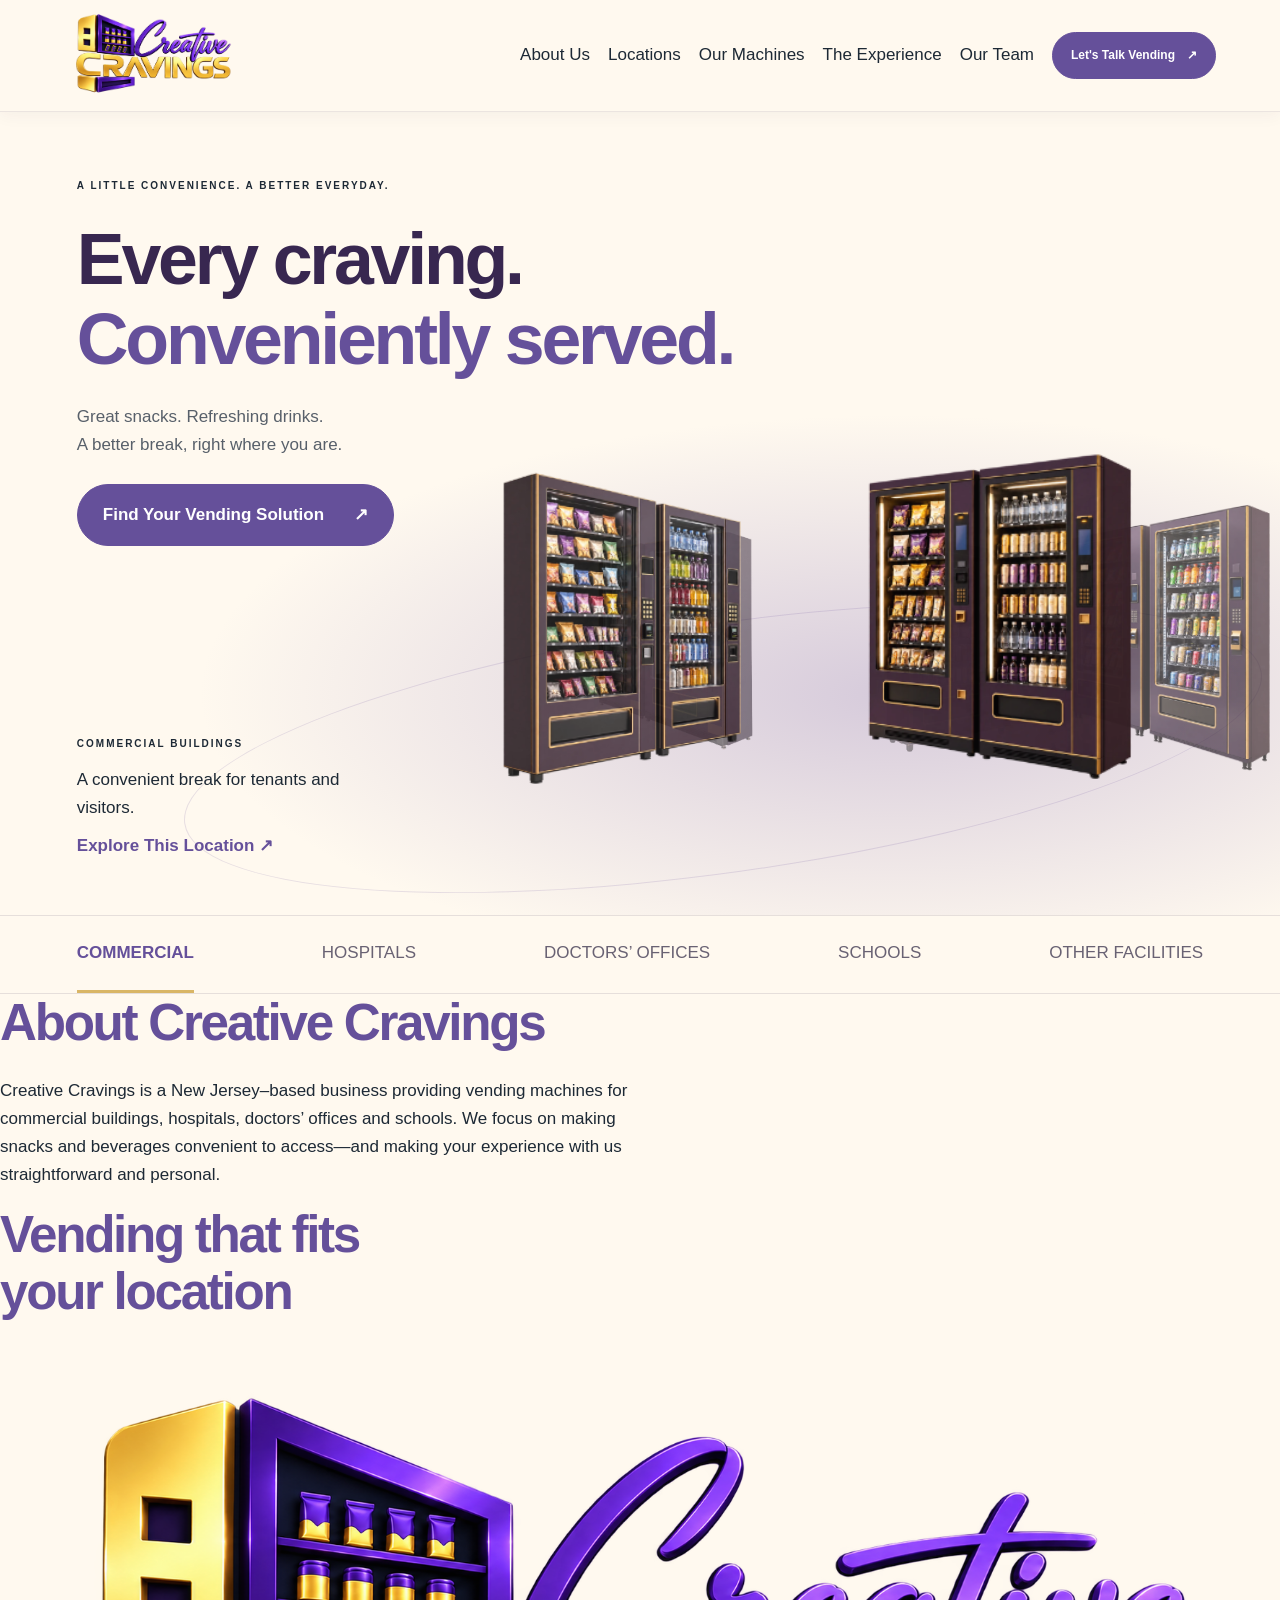
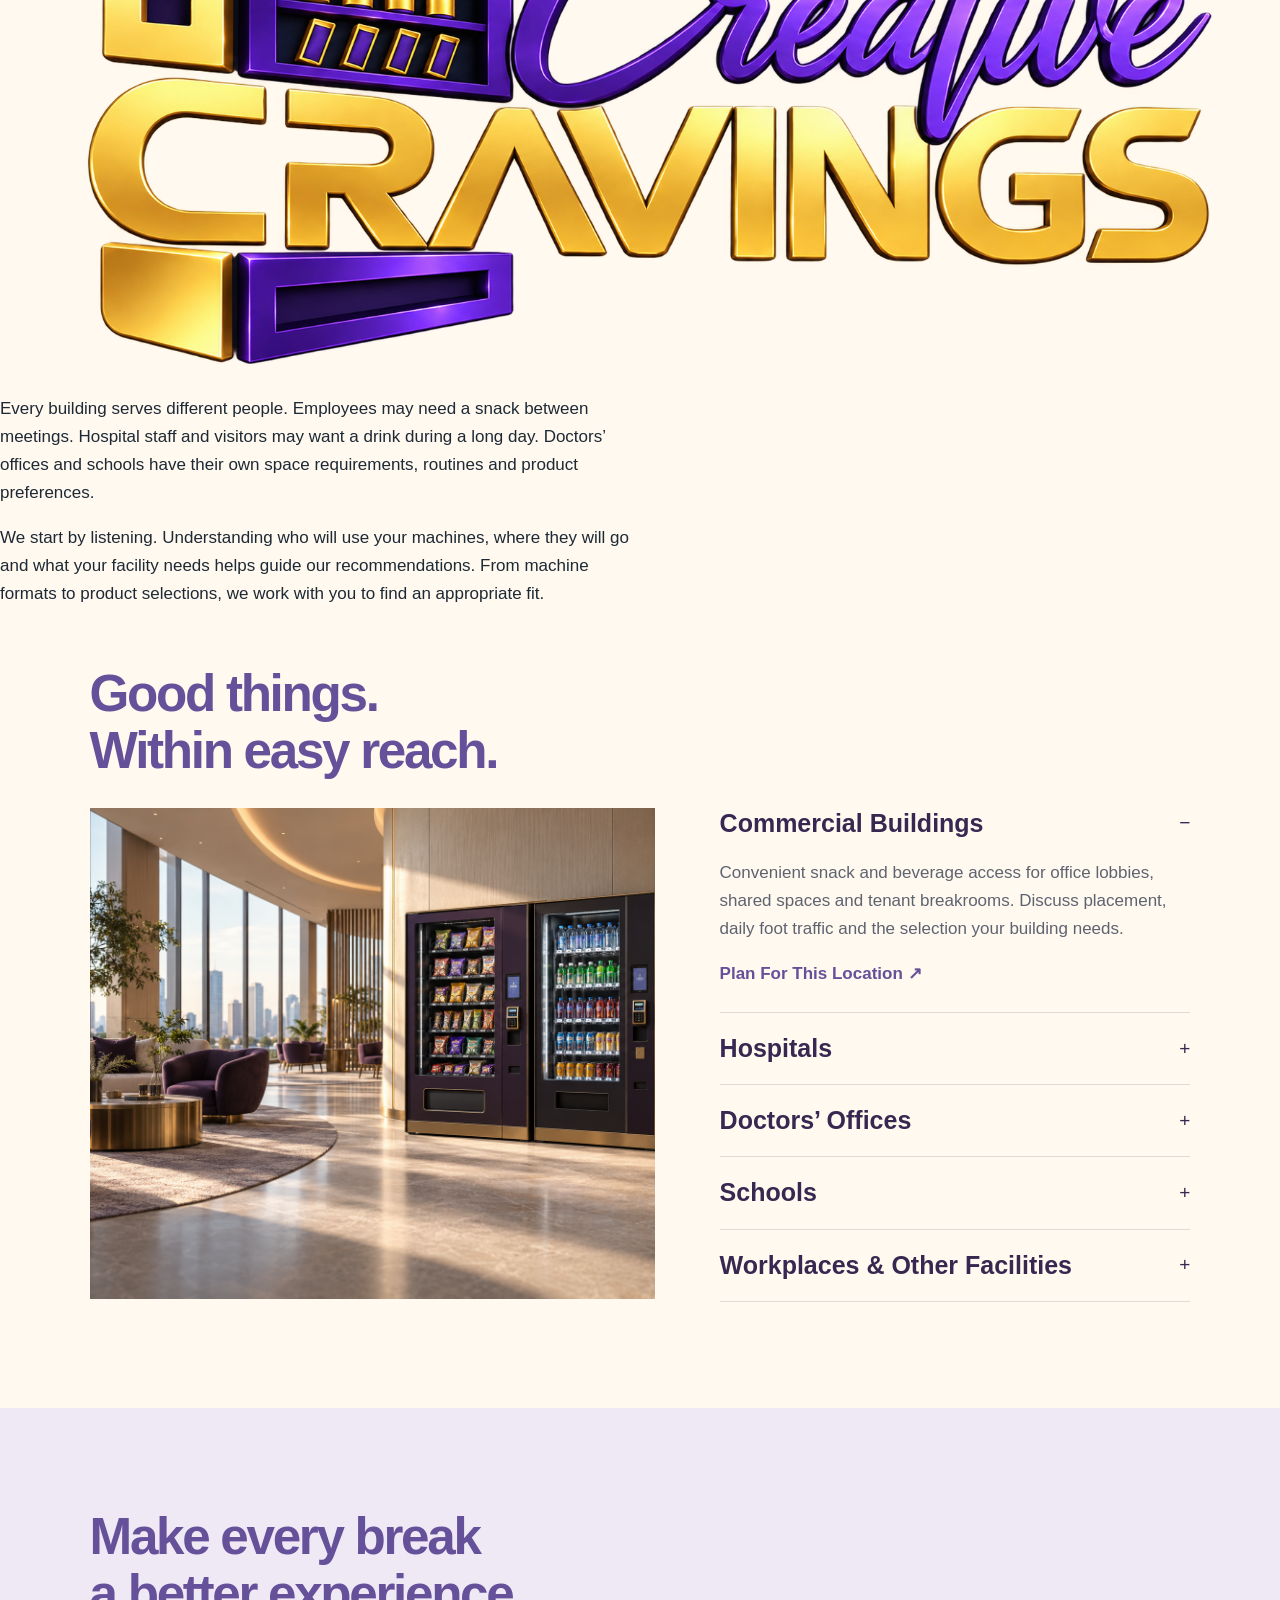
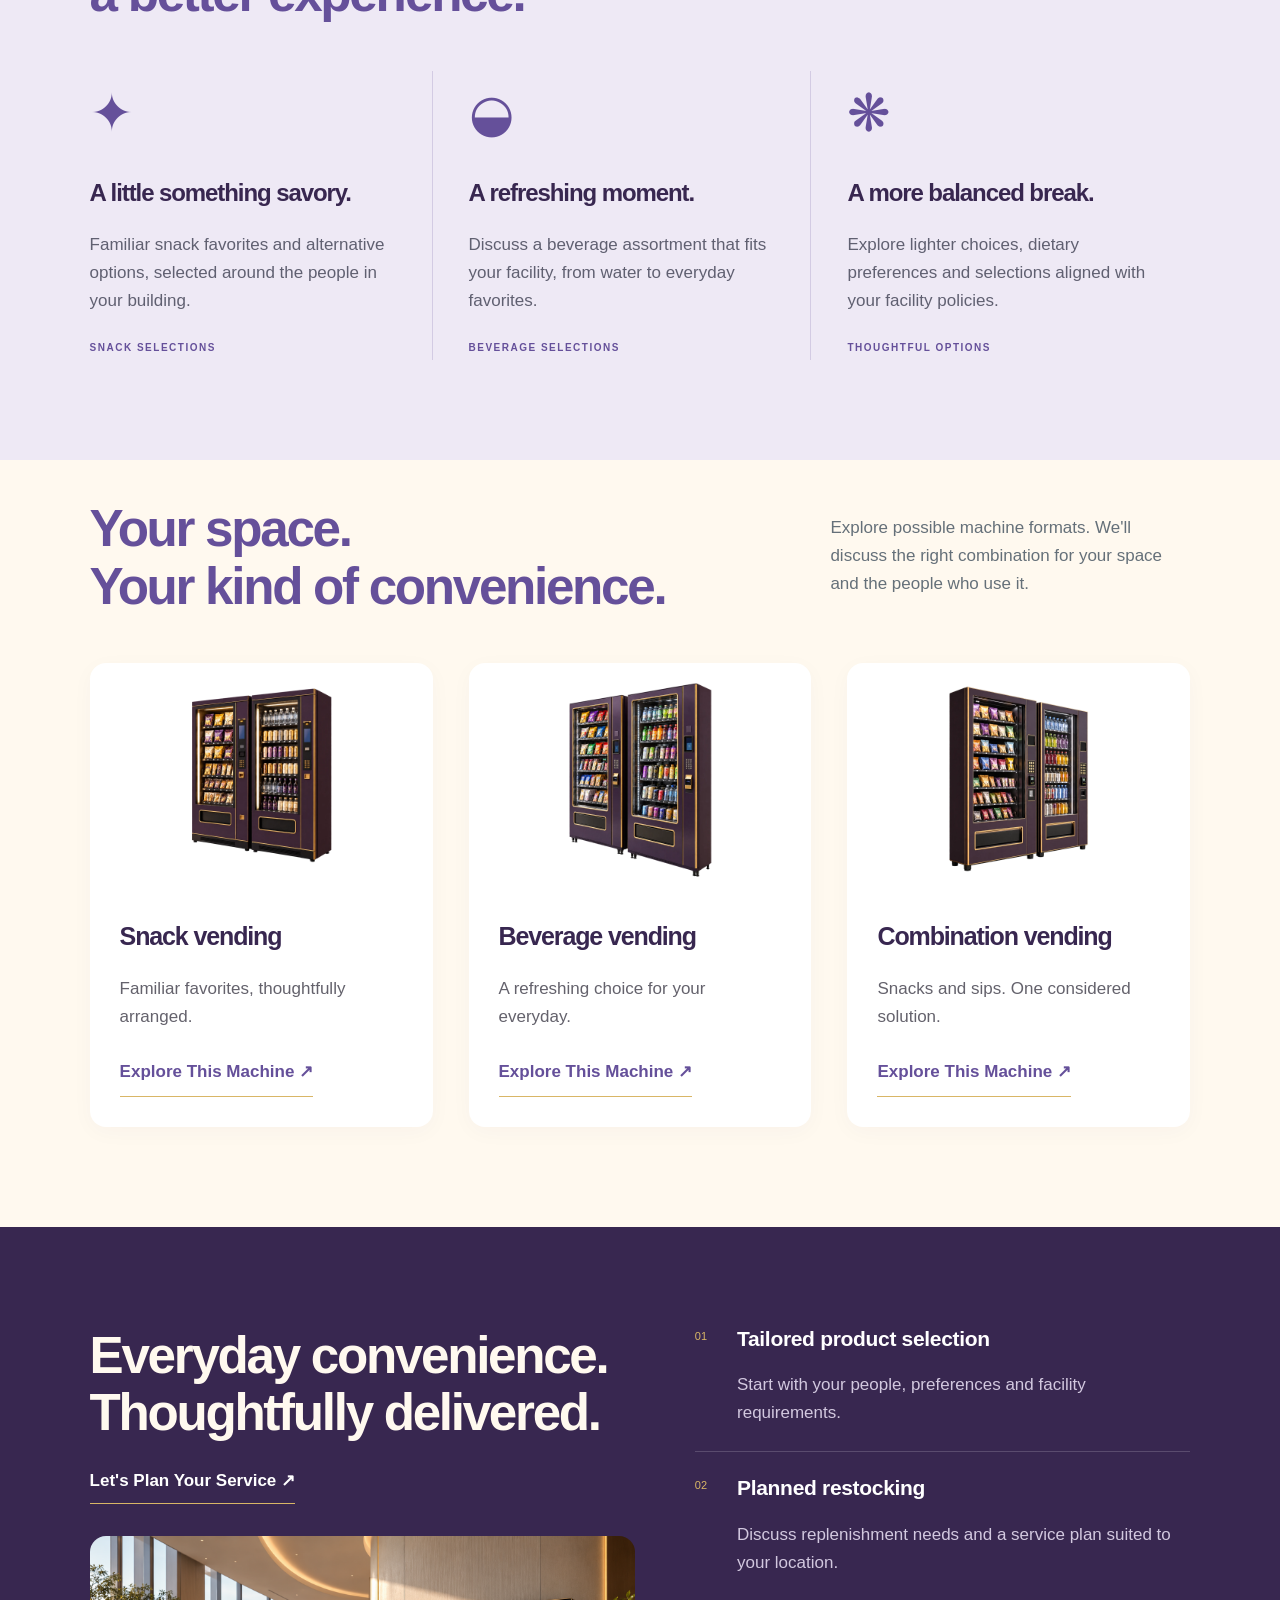
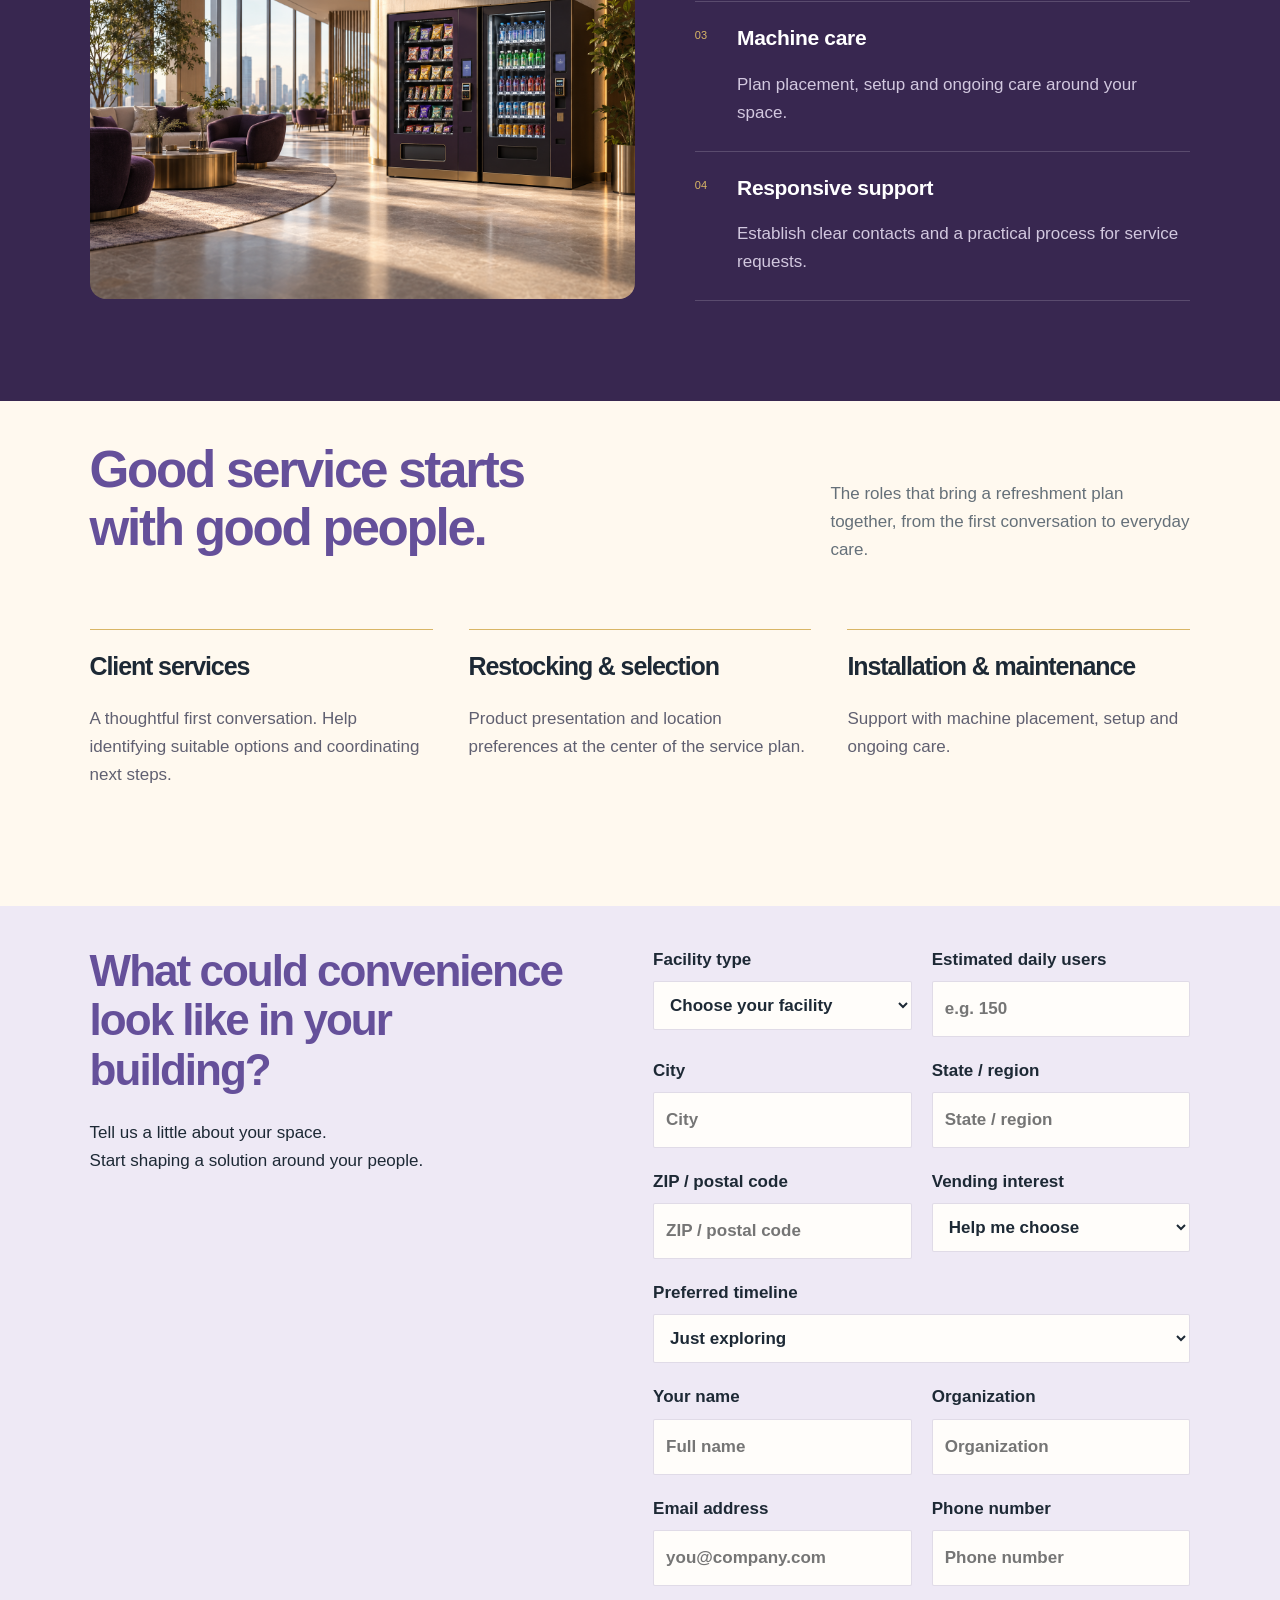
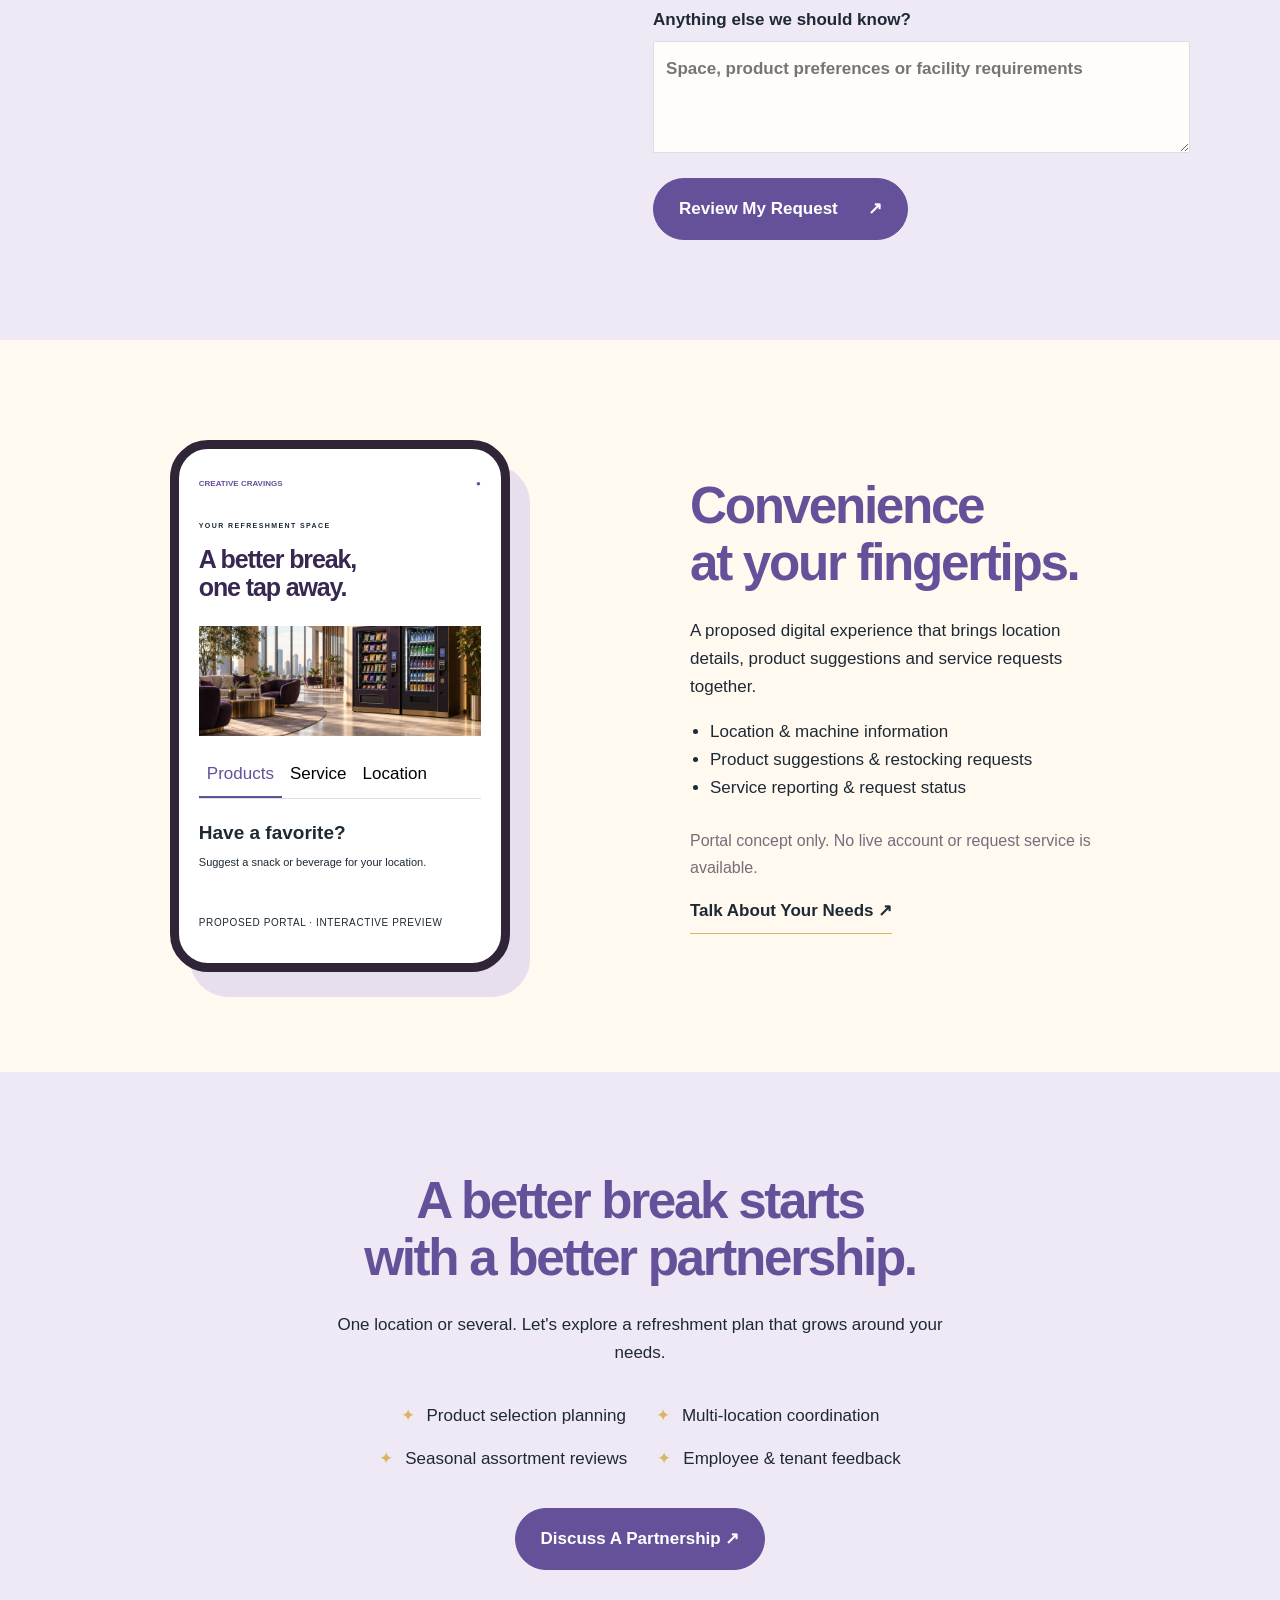
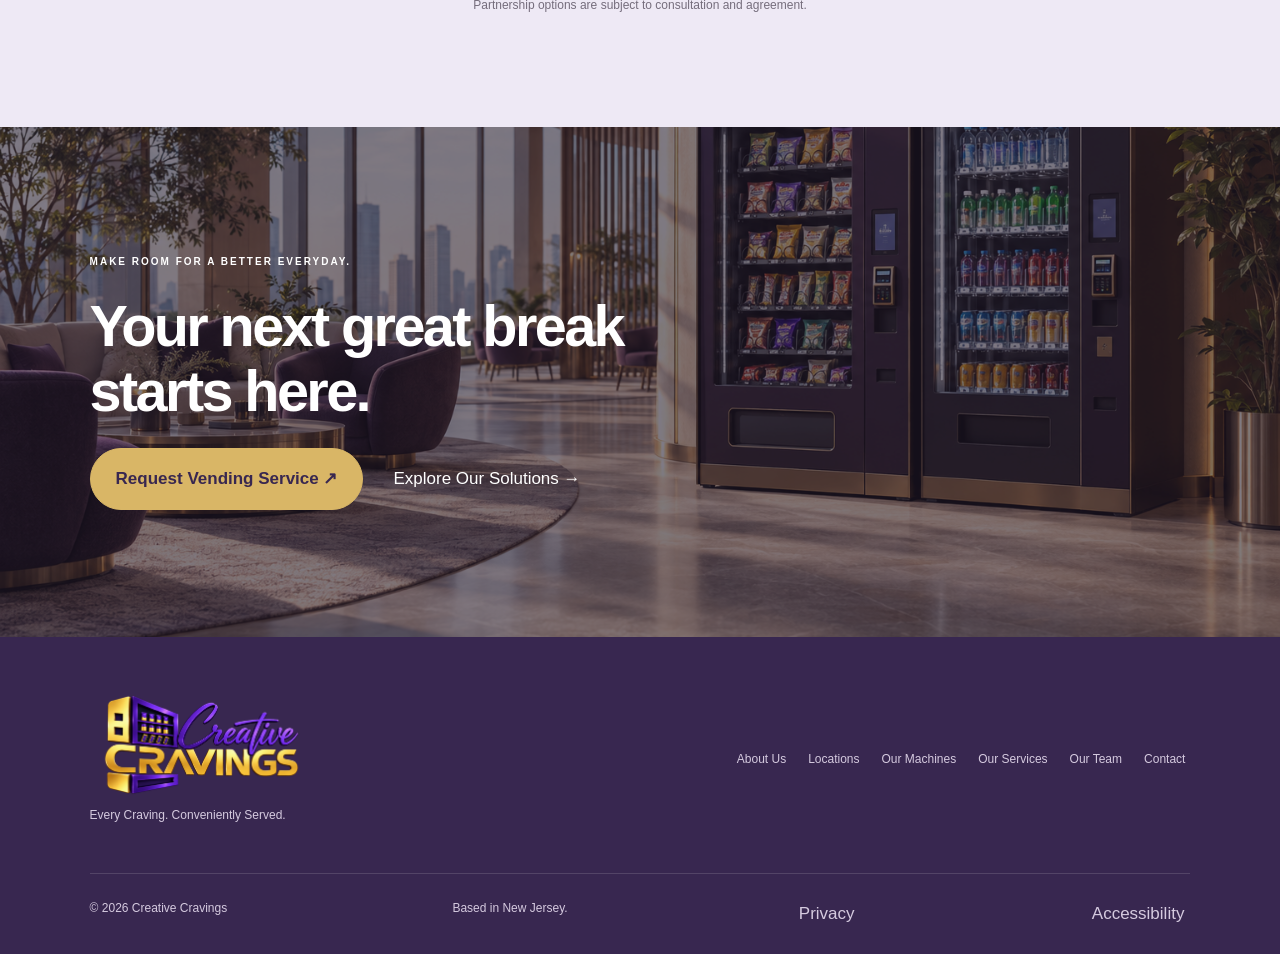
==== index.html @ 929057e3 "Match About Us layout and copy to supplied reference screenshot" ====
<!DOCTYPE html>
<html lang="en"><head><meta content="text/html; charset=utf-8" http-equiv="Content-Type"/><meta content="width=device-width,initial-scale=1" name="viewport"/><meta content="Creative Cravings — thoughtfully presented vending solutions for commercial buildings, hospitals, doctors’ offices, schools and workplaces." name="description"/><meta content="#382750" name="theme-color"/><title>Creative Cravings | Every Craving. Conveniently Served.</title><link href="style.css" rel="stylesheet"/></head><body>
<a class="skip" href="#main">Skip to content</a><header><a aria-label="Creative Cravings home" class="brand" href="#"><img alt="Creative Cravings" height="88" src="assets/logo.png" width="176"/></a><button aria-controls="nav" aria-expanded="false" class="menu" id="menu">Menu ☰</button><nav id="nav"><a href="#about">About us</a><a href="#locations">Locations</a><a href="#machines">Our machines</a><a href="#experience">The experience</a><a href="#team">Our team</a><a class="button small" href="#consultation">Let's talk vending <span>↗</span></a></nav></header>
<main id="main"><section aria-labelledby="hero-title" class="hero"><div class="hero-top"><p class="eyebrow">A LITTLE CONVENIENCE. A BETTER EVERYDAY.</p><h1 id="hero-title">Every craving.<br/><span>Conveniently served.</span></h1><p>Great snacks. Refreshing drinks.<br/>A better break, right where you are.</p><a class="button" href="#consultation">Find your vending solution <span>↗</span></a></div><div class="hero-stage"><div class="orbit-line"></div><div aria-label="Vending locations. Use left and right arrows or swipe to explore." aria-roledescription="carousel" id="viewport" role="region" tabindex="0"><div class="auto-spinning" id="carousel"><div class="scene" style="transform: translate3d(253.946px, -23.1444px, -225.015px) rotateY(-26.8321deg); opacity: 0.6; z-index: 71;"><img alt="Illustrative vending installation for commercial buildings" class="hero-photo" draggable="false" fetchpriority="high" height="1200" src="assets/hero-commercial-transparent.webp" width="800"/></div><div class="scene" style="transform: translate3d(6.44309px, -35.9947px, -349.948px) rotateY(-0.680779deg); opacity: 0.28; z-index: 0;"><img alt="Illustrative vending installation for hospitals" class="hero-photo" draggable="false" height="1200" loading="eager" src="assets/hero-hospital-transparent.webp" width="800"/></div><div class="scene" style="transform: translate3d(-249.964px, -23.9769px, -233.109px) rotateY(26.4113deg); opacity: 0.6; z-index: 67;"><img alt="Illustrative vending installation for doctors’ offices" class="hero-photo" draggable="false" height="1200" loading="eager" src="assets/hero-practice-transparent.webp" width="800"/></div><div class="scene" style="transform: translate3d(-160.93px, -3.69924px, -35.9648px) rotateY(17.0039deg); opacity: 1; z-index: 179;"><img alt="Illustrative vending installation for schools" class="hero-photo" draggable="false" height="1200" loading="eager" src="assets/hero-school-transparent.webp" width="800"/></div><div class="scene" style="transform: translate3d(150.504px, -3.18476px, -30.9629px) rotateY(-15.9024deg); opacity: 1; z-index: 182;"><img alt="Illustrative vending installation for workplaces &amp; other facilities" class="hero-photo" draggable="false" height="1200" loading="eager" src="assets/hero-workplace-transparent.webp" width="800"/></div></div></div><div class="facility-copy"><span class="eyebrow" id="facility-kicker">EVERYDAY BREAKROOM ESSENTIALS</span><p id="facility-text">Make the everyday pause a little more convenient.</p><a href="#location-4" id="facility-cta">Explore this location ↗</a></div></div><div aria-label="Choose facility" class="facility-tabs" id="facility-tabs"><button aria-controls="location-body-0">Commercial</button><button aria-controls="location-body-1">Hospitals</button><button aria-controls="location-body-2">Doctors’ offices</button><button aria-controls="location-body-3">Schools</button><button aria-controls="location-body-4">Other facilities</button></div></section>
<section class="about-reference" id="about" aria-labelledby="about-title"><div class="about-reference-top"><h2 id="about-title"><span>About</span> Creative Cravings</h2><p>Creative Cravings is a New Jersey–based business providing vending machines for commercial buildings, hospitals, doctors’ offices and schools. We focus on making snacks and beverages convenient to access—and making your experience with us straightforward and personal.</p></div><div class="about-reference-bottom"><div class="about-reference-left"><h2>Vending that fits<br/>your location</h2><img src="assets/logo.png" alt="Creative Cravings logo" loading="lazy"/></div><div class="about-reference-right"><p>Every building serves different people. Employees may need a snack between meetings. Hospital staff and visitors may want a drink during a long day. Doctors’ offices and schools have their own space requirements, routines and product preferences.</p><p>We start by listening. Understanding who will use your machines, where they will go and what your facility needs helps guide our recommendations. From machine formats to product selections, we work with you to find an appropriate fit.</p></div></div></section><section class="section" id="locations"><div class="section-heading"><div><h2>Good things.<br/>Within easy reach.</h2></div></div><div class="location-layout"><figure class="location-photo"><img alt="Illustrative purple vending machines in a bright contemporary workplace lounge" loading="lazy" src="assets/lounge.png"/></figure><div class="location-list" id="location-list"><article id="location-0"><h3 style="margin:0"><button aria-controls="location-body-0" aria-expanded="true">Commercial buildings<span>−</span></button></h3><div class="location-body" id="location-body-0"><p>Convenient snack and beverage access for office lobbies, shared spaces and tenant breakrooms. Discuss placement, daily foot traffic and the selection your building needs.</p><a data-facility="0" href="#consultation">Plan for this location ↗</a></div></article><article id="location-1"><h3 style="margin:0"><button aria-controls="location-body-1" aria-expanded="false">Hospitals<span>+</span></button></h3></article><article id="location-2"><h3 style="margin:0"><button aria-controls="location-body-2" aria-expanded="false">Doctors’ offices<span>+</span></button></h3></article><article id="location-3"><h3 style="margin:0"><button aria-controls="location-body-3" aria-expanded="false">Schools<span>+</span></button></h3></article><article id="location-4"><h3 style="margin:0"><button aria-controls="location-body-4" aria-expanded="false">Workplaces &amp; other facilities<span>+</span></button></h3></article></div></div></section>
<section class="section choices"><h2>Make every break<br/>a better experience.</h2><div class="choice-grid"><article><span class="choice-icon">✦</span><h3>A little something savory.</h3><p>Familiar snack favorites and alternative options, selected around the people in your building.</p><span class="tag">SNACK SELECTIONS</span></article><article><span class="choice-icon">◒</span><h3>A refreshing moment.</h3><p>Discuss a beverage assortment that fits your facility, from water to everyday favorites.</p><span class="tag">BEVERAGE SELECTIONS</span></article><article><span class="choice-icon">❋</span><h3>A more balanced break.</h3><p>Explore lighter choices, dietary preferences and selections aligned with your facility policies.</p><span class="tag">THOUGHTFUL OPTIONS</span></article></div></section>
<section class="section" id="machines"><div class="section-heading"><div><h2>Your space.<br/>Your kind of convenience.</h2></div><p>Explore possible machine formats. We'll discuss the right combination for your space and the people who use it.</p></div><div class="machine-grid" id="machine-grid"><article class="machine-card" style="--card-delay: 0ms;"><div class="machine-visual"><img alt="Illustrative snack vending machine" class="machine-photo" height="667" loading="lazy" src="assets/hero-commercial-transparent.webp" width="1000"/></div><h3>Snack vending</h3><p>Familiar favorites, thoughtfully arranged.</p><button>Explore this machine ↗</button></article><article class="machine-card" style="--card-delay: 110ms;"><div class="machine-visual"><img alt="Illustrative beverage vending machine" class="machine-photo" height="667" loading="lazy" src="assets/hero-hospital-transparent.webp" width="1000"/></div><h3>Beverage vending</h3><p>A refreshing choice for your everyday.</p><button>Explore this machine ↗</button></article><article class="machine-card" style="--card-delay: 220ms;"><div class="machine-visual"><img alt="Illustrative combination vending machine" class="machine-photo" height="667" loading="lazy" src="assets/hero-workplace-transparent.webp" width="1000"/></div><h3>Combination vending</h3><p>Snacks and sips. One considered solution.</p><button>Explore this machine ↗</button></article></div></section>
<section class="experience section" id="experience"><div><h2>Everyday convenience.<br/>Thoughtfully delivered.</h2><a class="text-link" href="#consultation">Let's plan your service ↗</a><img alt="Illustration of a woman holding a clipboard and discussing vending options with a male customer" class="service-experience-image" height="800" loading="lazy" src="assets/lounge.png" width="1200"/></div><div class="pillars"><article><span>01</span><div><h3>Tailored product selection</h3><p>Start with your people, preferences and facility requirements.</p></div></article><article><span>02</span><div><h3>Planned restocking</h3><p>Discuss replenishment needs and a service plan suited to your location.</p></div></article><article><span>03</span><div><h3>Machine care</h3><p>Plan placement, setup and ongoing care around your space.</p></div></article><article><span>04</span><div><h3>Responsive support</h3><p>Establish clear contacts and a practical process for service requests.</p></div></article></div></section>
<section class="section" id="team"><div class="section-heading"><div><h2>Good service starts<br/>with good people.</h2></div><p>The roles that bring a refreshment plan together, from the first conversation to everyday care.</p></div><div class="team-grid"><article><h3>Client services</h3><p>A thoughtful first conversation. Help identifying suitable options and coordinating next steps.</p></article><article><h3>Restocking &amp; selection</h3><p>Product presentation and location preferences at the center of the service plan.</p></article><article><h3>Installation &amp; maintenance</h3><p>Support with machine placement, setup and ongoing care.</p></article></div></section>
<section class="consultation section" id="consultation"><div class="consultation-intro"><h2>What could convenience<br/>look like in your building?</h2><p>Tell us a little about your space.<br/>Start shaping a solution around your people.</p></div><form id="consultation-form"><div class="form-grid"><label>Facility type<select name="facility" required=""><option value="">Choose your facility</option><option>Commercial building</option><option>Hospital</option><option>Doctor’s office</option><option>School</option><option>Workplace / other</option></select></label><label>Estimated daily users<input max="1000000" min="1" name="users" placeholder="e.g. 150" required="" type="number"/></label><label>City<input autocomplete="address-level2" name="city" placeholder="City" required=""/></label><label>State / region<input autocomplete="address-level1" name="state" placeholder="State / region" required=""/></label><label>ZIP / postal code<input autocomplete="postal-code" name="postal" placeholder="ZIP / postal code" required=""/></label><label>Vending interest<select name="interest" required=""><option>Help me choose</option> <option>Snacks</option><option>Beverages</option><option>Combination</option></select></label><label class="full">Preferred timeline<select name="timeline"><option>Just exploring</option><option>Within 1–3 months</option><option>Within 3–6 months</option><option>More than 6 months</option></select></label><label>Your name<input autocomplete="name" name="name" placeholder="Full name" required=""/></label><label>Organization<input autocomplete="organization" name="organization" placeholder="Organization" required=""/></label><label>Email address<input autocomplete="email" name="email" placeholder="you@company.com" required="" type="email"/></label><label>Phone number<input autocomplete="tel" name="phone" placeholder="Phone number" required="" type="tel"/></label><label class="full">Anything else we should know?<textarea name="notes" placeholder="Space, product preferences or facility requirements" rows="3"></textarea></label></div><button class="button" type="submit">Review my request <span>↗</span></button></form></section>
<section class="section portal"><div class="phone"><div class="phone-top">CREATIVE CRAVINGS <span>●</span></div><p class="eyebrow">YOUR REFRESHMENT SPACE</p><h3>A better break,<br/>one tap away.</h3><div class="phone-picture"></div><div class="phone-tabs"><button class="active" data-screen="Products">Products</button><button data-screen="Service">Service</button><button data-screen="Location">Location</button></div><div id="phone-content"><h4>Have a favorite?</h4><p>Suggest a snack or beverage for your location.</p></div><small>PROPOSED PORTAL · INTERACTIVE PREVIEW</small></div><div><h2>Convenience<br/>at your fingertips.</h2><p>A proposed digital experience that brings location details, product suggestions and service requests together.</p><ul class="clean-list"><li>Location &amp; machine information</li><li>Product suggestions &amp; restocking requests</li><li>Service reporting &amp; request status</li></ul><p class="note">Portal concept only. No live account or request service is available.</p><a class="text-link" href="#consultation">Talk about your needs ↗</a></div></section>
<section class="partners section"><h2>A better break starts<br/>with a better partnership.</h2><p>One location or several. Let's explore a refreshment plan that grows around your needs.</p><div class="partner-options"><span>Product selection planning</span><span>Multi-location coordination</span><span>Seasonal assortment reviews</span><span>Employee &amp; tenant feedback</span></div><a class="button" href="#consultation">Discuss a partnership ↗</a><p class="note">Partnership options are subject to consultation and agreement.</p></section>
<section class="final-cta"><img alt="Concept of a welcoming lounge with vending machines" loading="lazy" src="assets/lounge.png"/><div><p class="eyebrow">MAKE ROOM FOR A BETTER EVERYDAY.</p><h2>Your next great break<br/>starts here.</h2><a class="button gold" href="#consultation">Request vending service ↗</a><a class="light-link" href="#machines">Explore our solutions →</a></div></section></main>
<footer><div class="footer-top"><div><img alt="Creative Cravings" height="110" src="assets/logo.png" width="220"/><p>Every Craving. Conveniently Served.</p></div><nav aria-label="Footer"><a href="#about">About Us</a><a href="#locations">Locations</a><a href="#machines">Our Machines</a><a href="#experience">Our Services</a><a href="#team">Our Team</a><a href="#consultation">Contact</a></nav></div><div class="footer-bottom"><span>© <span id="year">2026</span> Creative Cravings</span><span>Based in New Jersey.</span><button data-policy="privacy">Privacy</button><button data-policy="accessibility">Accessibility</button></div></footer>
<dialog id="detail-dialog"><button aria-label="Close dialog" class="close-dialog">×</button><div id="dialog-content"></div></dialog><iframe height="1" style="position: absolute; top: 0px; left: 0px; border-width: medium; border-style: none; border-color: currentcolor; border-image: none; visibility: hidden;" width="1"></iframe>
<script src="script.js" defer></script><script src="hero-animation.js" defer></script></body></html>
---- style.css ----
@charset "utf-8";

:root { --purple: #65509a; --deep: #382750; --gold: #d9b666; --ivory: #fff9ef; --lavender: #eee9f5; --navy: #1d2935; }

* { box-sizing: border-box; }

html { scroll-behavior: smooth; scroll-padding-top: 128px; }

body { margin: 0px; background: var(--ivory); color: var(--navy); font: 17px / 1.65 Arial, sans-serif; }

button, input, select, textarea { font: inherit; }

button, a { -webkit-tap-highlight-color: transparent; }

a { color: inherit; text-decoration: none; }

button { cursor: pointer; }

button:focus-visible, a:focus-visible, input:focus-visible, select:focus-visible, textarea:focus-visible, [tabindex]:focus-visible { outline: 3px solid var(--gold); outline-offset: 5px; }

img { max-width: 100%; object-fit: cover; }

h1, h2, h3, h4, p { margin-top: 0px; }

h1, h2, h3 { line-height: 1.12; letter-spacing: -0.045em; }

h1 { font-size: clamp(48px, 5.6vw, 84px); font-weight: 700; color: var(--deep); margin-bottom: 24px; }

h1 span { color: var(--purple); }

h2 { font-size: clamp(36px, 4vw, 58px); color: var(--purple); margin-bottom: 25px; }

h3 { font-size: 25px; }

p { max-width: 650px; }

header { height: 112px; padding: 12px 5%; display: flex; align-items: center; justify-content: space-between; border-bottom: 1px solid rgba(56, 39, 80, 0.098); background: var(--ivory); position: sticky; top: 0px; z-index: 20; box-shadow: rgba(56, 39, 80, 0.05) 0px 3px 16px; }

.brand img { width: 176px; height: 88px; object-fit: contain; }

nav { display: flex; align-items: center; gap: 30px; font-size: 14px; }

nav a:hover, .text-link:hover { color: var(--purple); }

.button { display: inline-flex; gap: 30px; align-items: center; justify-content: center; background: var(--purple); color: rgb(255, 255, 255); border: 1px solid var(--purple); padding: 16px 25px; font-weight: bold; font-size: 14px; border-radius: 3px; transition: background 0.2s, transform 0.2s; }

.button:hover { background: var(--deep); color: rgb(255, 255, 255); transform: translateY(-2px); }

.button.small { padding: 13px 18px; font-size: 12px; }

.button.gold { background: var(--gold); color: var(--deep); border-color: var(--gold); }

.eyebrow { font-size: 10px; font-weight: bold; letter-spacing: 0.2em; margin-bottom: 24px; }

.menu { display: none; }

.skip { position: fixed; left: 15px; top: -100px; z-index: 100; background: white; padding: 10px; }

.skip:focus { top: 10px; }

.hero { overflow: hidden; }

.hero-top { padding: 66px 6% 24px; position: relative; z-index: 2; }

.hero-top > p:not(.eyebrow) { font-size: 18px; color: rgb(88, 96, 106); }

.hero-top .button { margin-top: 8px; }

.hero-stage { height: 580px; margin-top: -235px; position: relative; background: radial-gradient(at 70% 62%, rgba(179, 163, 202, 0.54), transparent 55%); isolation: isolate; }

.stage-label { position: absolute; right: 6%; top: 25px; text-align: right; }

.stage-label p { font-size: 17px; color: var(--purple); margin-top: 8px; }

.stage-label .eyebrow { font-size: 9px; }

.orbit-line { position: absolute; width: 85%; height: 250px; border: 1px solid rgba(101, 80, 154, 0.157); bottom: 42px; left: 14%; border-radius: 50%; transform: rotate(-8deg); }

#viewport { position: absolute; width: 62%; height: 490px; right: 0px; bottom: 35px; perspective: 1000px; touch-action: pan-y; cursor: grab; }

#carousel { position: absolute; left: 50%; top: 50%; transform-style: preserve-3d; width: 0px; height: 0px; }

.scene { position: absolute; top: -160px; left: -100px; width: 200px; height: 330px; transform-style: preserve-3d; transition: transform 1.05s cubic-bezier(0.22, 0.7, 0.18, 1), opacity 0.8s; pointer-events: none; }

.machine { position: relative; width: 190px; height: 320px; background: linear-gradient(115deg, rgb(85, 64, 105), rgb(36, 26, 52)); border: 2px solid rgb(126, 104, 142); border-radius: 5px; box-shadow: rgba(39, 19, 51, 0.565) 0px 28px 25px -18px; transform: rotateY(-9deg); transform-style: preserve-3d; }

.machine::before { content: ""; position: absolute; width: 43px; height: 100%; left: 100%; top: -1px; background: linear-gradient(90deg, rgb(53, 35, 66), rgb(30, 23, 41)); transform-origin: left center; transform: rotateY(90deg); border: 1px solid rgb(99, 75, 124); }

.machine::after { content: ""; position: absolute; width: 100%; height: 40px; top: -41px; background: rgb(116, 89, 137); transform-origin: center bottom; transform: rotateX(90deg); }

.machine-brand { font-size: 9px; color: var(--gold); letter-spacing: 0.12em; text-align: center; padding: 12px 0px 8px; font-weight: 700; }

.machine-window { position: absolute; left: 12px; top: 38px; width: 127px; height: 205px; border: 4px solid rgb(22, 17, 28); background: linear-gradient(120deg, rgba(255, 255, 255, 0.082), rgba(255, 255, 255, 0.008)), rgb(24, 23, 29); box-shadow: rgb(0, 0, 0) 0px 0px 12px inset; }

.shelf { display: flex; justify-content: space-around; height: 39px; padding: 5px 3px; border-bottom: 3px solid rgb(119, 114, 122); }

.packet { display: block; width: 18px; height: 27px; background: linear-gradient(15deg,#e4b654 0 25%,var(--pack) 26% 75%,#f6d185 76%); border-radius: 2px; box-shadow: rgba(255, 255, 255, 0.267) 2px 0px inset; }

.bottle { border-radius: 4px 4px 2px 2px; background: linear-gradient(0deg,#abc8c377 20%,var(--pack) 20% 62%,#c7dfdc77 62%); width: 14px; position: relative; }

.bottle::before { content: ""; width: 8px; height: 4px; background: rgb(175, 158, 194); position: absolute; top: -3px; left: 3px; }

.machine-display { position: absolute; right: 8px; top: 65px; background: rgb(191, 210, 212); width: 29px; height: 43px; border: 4px solid rgb(21, 17, 25); font-size: 5px; text-align: center; padding-top: 6px; color: rgb(34, 34, 34); }

.machine-pay { position: absolute; right: 12px; top: 125px; width: 20px; height: 32px; background: rgb(22, 17, 28); border: 1px solid rgb(168, 144, 84); color: rgb(238, 238, 238); font-size: 10px; text-align: center; }

.machine-slot { position: absolute; bottom: 24px; left: 25px; width: 137px; height: 29px; background: rgb(11, 10, 16); border: 1px solid rgb(171, 142, 80); border-radius: 3px; }

.machine-foot { position: absolute; bottom: 0px; background: linear-gradient(90deg, rgb(164, 139, 86), rgb(227, 199, 129), rgb(182, 156, 101)); height: 9px; width: 100%; }

.hero-controls { position: absolute; bottom: 65px; right: 6%; display: flex; align-items: center; gap: 20px; font-size: 11px; letter-spacing: 0.1em; }

.hero-controls button { height: 42px; width: 42px; border: 1px solid rgba(101, 80, 154, 0.333); border-radius: 50%; background: transparent; color: var(--deep); font-size: 22px; }

.hero-controls button:hover { background: var(--lavender); }

.facility-copy { position: absolute; bottom: 55px; left: 6%; max-width: 270px; }

.facility-copy p { font-size: 14px; line-height: 1.6; margin: 10px 0px; }

.facility-copy a { font-size: 12px; font-weight: bold; color: var(--purple); }

.scene-note { position: absolute; bottom: 15px; right: 6%; font-size: 9px; color: rgb(98, 87, 113); }

.facility-tabs { display: flex; padding: 0px 6%; border-block: 1px solid rgba(56, 39, 80, 0.125); justify-content: space-between; gap: 14px; }

.facility-tabs button { background: none; border-width: 0px 0px 3px; border-style: none none solid; border-color: currentcolor currentcolor transparent; border-image: none; padding: 23px 0px; color: rgb(105, 98, 115); font-size: 11px; letter-spacing: 0.07em; text-transform: uppercase; }

.facility-tabs button.active { color: var(--purple); border-color: var(--gold); font-weight: bold; }

.section { padding: 100px 7%; scroll-margin-top: 25px; }

.section-heading { display: flex; justify-content: space-between; gap: 60px; align-items: end; margin-bottom: 42px; }

.section-heading > p { max-width: 360px; font-size: 16px; color: rgb(101, 112, 121); }

.location-layout { display: grid; grid-template-columns: 1.2fr 1fr; gap: 65px; align-items: center; }

.location-photo { margin: 0px; }

.location-photo img { width: 100%; aspect-ratio: 1.15 / 1; object-fit: cover; }

.location-photo figcaption { font-size: 10px; margin-top: 10px; color: rgb(118, 112, 125); }

.location-list article { border-bottom: 1px solid rgba(56, 39, 80, 0.145); }

.location-list button { width: 100%; text-align: left; border: 0px; background: none; display: flex; justify-content: space-between; align-items: center; padding: 20px 0px; color: var(--deep); font-size: 19px; font-weight: bold; }

.location-list button span { font-size: 19px; font-weight: 400; }

.location-body { padding: 0px 0px 24px; color: rgb(94, 99, 112); font-size: 14px; }

.location-body a { color: var(--purple); font-size: 12px; font-weight: bold; }

.choices { background: var(--lavender); }

.choice-grid, .machine-grid, .team-grid { display: grid; grid-template-columns: repeat(3, 1fr); gap: 36px; margin-top: 48px; }

.choice-grid article { padding-right: 32px; border-right: 1px solid rgba(101, 80, 154, 0.2); }

.choice-grid article:last-child { border: 0px; }

.choice-icon { font-size: 52px; color: var(--purple); display: block; margin-bottom: 24px; }

.choice-grid h3 { font-size: 24px; color: var(--deep); }

.choice-grid p, .team-grid p { font-size: 15px; color: rgb(96, 96, 113); }

.tag { font-size: 9px; letter-spacing: 0.15em; font-weight: bold; color: var(--purple); }

.note { font-size: 11px; line-height: 1.7; color: rgb(117, 109, 124); margin-top: 25px; }

.machine-card { background: rgb(255, 255, 255); padding: 30px; }

.machine-visual { height: 250px; display: flex; align-items: center; justify-content: center; background: var(--lavender); overflow: hidden; margin: -30px -30px 30px; }

.machine-visual .machine { transform: scale(0.63) rotateY(-12deg); margin-top: 6px; }

.machine-card h3 { color: var(--deep); }

.machine-card p { font-size: 14px; color: rgb(100, 98, 108); }

.machine-card button { border-top: 0px; border-right: 0px; border-left: 0px; border-image: none; border-bottom: 1px solid var(--gold); padding: 10px 0px; background: none; color: var(--purple); font-size: 12px; font-weight: bold; }

.experience { background: var(--deep); color: rgb(255, 255, 255); display: grid; grid-template-columns: 1.1fr 1fr; gap: 60px; }

.experience h2 { color: var(--ivory); }

.experience .eyebrow { color: var(--gold); }

.text-link { display: inline-block; border-bottom: 1px solid var(--gold); padding-bottom: 8px; font-size: 13px; font-weight: bold; }

.pillars article { display: flex; gap: 30px; border-bottom: 1px solid rgba(255, 255, 255, 0.17); padding: 24px 0px; }

.pillars article:first-child { padding-top: 0px; }

.pillars article > span { color: var(--gold); font-size: 11px; }

.pillars h3 { font-size: 21px; letter-spacing: -0.015em; }

.pillars p { font-size: 14px; color: rgb(210, 200, 223); margin-bottom: 0px; }

.experience > .note { grid-column: 1 / -1; color: rgb(186, 172, 201); margin: 0px; }

.team-grid article { border-top: 1px solid var(--gold); padding-top: 22px; }

.role-number { font-size: 10px; letter-spacing: 0.14em; color: var(--purple); }

.team-grid h3 { margin-top: 25px; }

.consultation { background: rgb(238, 233, 245); display: grid; grid-template-columns: 1fr 1.1fr; gap: 75px; }

.consultation h2 { font-size: 44px; }

.demo-notice { border-left: 2px solid var(--gold); padding-left: 18px; margin-top: 45px; max-width: 340px; font-size: 12px; }

.demo-notice p { margin: 8px 0px; color: rgb(110, 97, 123); }

.form-grid { display: grid; grid-template-columns: 1fr 1fr; gap: 20px; }

label { font-size: 11px; font-weight: bold; display: flex; flex-direction: column; gap: 7px; }

.full { grid-column: 1 / -1; }

input, select, textarea { border: 1px solid rgba(101, 80, 154, 0.2); background: rgb(255, 253, 250); padding: 13px 12px; min-width: 0px; width: 100%; font-size: 14px; border-radius: 2px; color: var(--navy); }

textarea { resize: vertical; }

form > .button { margin-top: 25px; }

#form-result { background: var(--ivory); padding: 25px; margin-top: 25px; }

#request-summary { white-space: pre-wrap; overflow-wrap: anywhere; font: 13px / 1.6 Arial, sans-serif; }

.portal { display: grid; grid-template-columns: 1fr 1fr; align-items: center; gap: 100px; }

.portal > div:last-child > p { font-size: 16px; max-width: 420px; }

.phone { width: 290px; min-height: 520px; background: rgb(255, 255, 255); border: 9px solid rgb(48, 37, 54); border-radius: 38px; padding: 28px 20px; box-shadow: rgb(231, 222, 238) 20px 25px 0px; margin: auto; }

.phone-top { font-size: 8px; color: var(--purple); font-weight: bold; margin-bottom: 30px; display: flex; justify-content: space-between; }

.phone .eyebrow { font-size: 7px; margin-bottom: 13px; }

.phone h3 { color: var(--deep); font-size: 24px; }

.phone-picture { height: 110px; background: url("assets/lounge.png") center center / cover; }

.phone-tabs { display: flex; margin-top: 16px; border-bottom: 1px solid rgb(221, 221, 221); }

.phone-tabs button { background: none; border-width: 0px 0px 2px; border-style: none none solid; border-color: currentcolor currentcolor transparent; border-image: none; font-size: 10px; padding: 8px; }

.phone-tabs button.active { border-color: var(--purple); color: var(--purple); }

#phone-content { padding-top: 18px; min-height: 108px; }

#phone-content h4 { font-size: 13px; margin-bottom: 5px; }

#phone-content p { font-size: 11px; }

.phone small { font-size: 6px; letter-spacing: 0.06em; }

.clean-list { padding-left: 20px; font-size: 14px; line-height: 2.5; }

.partners { text-align: center; background: var(--lavender); }

.partners p { margin-left: auto; margin-right: auto; }

.partner-options { display: flex; flex-wrap: wrap; justify-content: center; gap: 14px 30px; margin: 35px auto; max-width: 690px; font-size: 12px; }

.partner-options span::before { content: "✦"; color: var(--gold); margin-right: 12px; }

.final-cta { position: relative; min-height: 510px; display: flex; align-items: center; background: rgb(36, 27, 45); }

.final-cta > img { position: absolute; width: 100%; height: 100%; opacity: 0.42; object-position: center 60%; }

.final-cta > div { position: relative; padding: 80px 7%; color: rgb(255, 255, 255); }

.final-cta h2 { font-size: clamp(40px, 4.5vw, 64px); color: white; }

.light-link { display: inline-block; font-size: 13px; margin-left: 30px; }

footer { background: var(--deep); color: rgb(213, 202, 223); padding: 50px 7% 25px; }

.footer-top { display: flex; justify-content: space-between; align-items: center; }

.footer-top img { object-fit: contain; }

.footer-top p { font-size: 12px; }

.footer-top nav { font-size: 12px; flex-wrap: wrap; justify-content: end; max-width: 450px; }

.footer-bottom { display: flex; justify-content: space-between; gap: 20px; font-size: 9px; border-top: 1px solid rgba(255, 255, 255, 0.133); padding-top: 25px; margin-top: 35px; }

.footer-bottom button { border: 0px; background: none; color: inherit; font-size: 10px; }

dialog { border: 0px; background: var(--ivory); padding: 45px; max-width: 560px; width: calc(100% - 40px); color: var(--navy); box-shadow: rgba(0, 0, 0, 0.333) 0px 30px 90px; }

dialog::backdrop { background: rgba(34, 21, 46, 0.8); backdrop-filter: blur(5px); }

dialog h2 { font-size: 35px; }

dialog p, dialog li { font-size: 15px; }

.close-dialog { position: absolute; right: 12px; top: 8px; border: 0px; background: transparent; font-size: 30px; color: var(--purple); }

@media (min-width: 1450px) {
  .hero-top { padding-top: 85px; }
  .hero-stage { margin-top: -220px; }
  #viewport { right: 5%; }
}

@media (max-width: 1000px) {
  nav { gap: 17px; font-size: 12px; }
  .hero-top { padding-top: 50px; }
  h1 { font-size: 60px; }
  .hero-stage { margin-top: -150px; height: 540px; }
  #viewport { width: 66%; transform: scale(0.85); transform-origin: right center; }
  .facility-copy { max-width: 225px; }
  .location-layout { gap: 35px; }
  .section { padding: 75px 6%; }
  .consultation { gap: 35px; }
  .portal { gap: 45px; }
  .section-heading { gap: 35px; }
  .machine-grid { gap: 20px; }
  .machine-card { padding: 22px; }
  .machine-visual { margin: -22px -22px 22px; }
  .footer-top nav { max-width: 330px; }
  .experience { gap: 40px; }
}

@media (max-width: 720px) {
  header { height: 88px; padding: 8px 6%; }
  .brand img { width: 140px; height: 70px; }
  .menu { display: block; border: 1px solid rgba(101, 80, 154, 0.267); background: none; color: var(--deep); font-size: 12px; padding: 9px 12px; }
  header nav { display: none; position: absolute; top: 88px; left: 0px; right: 0px; padding: 25px 6%; background: var(--ivory); box-shadow: rgba(0, 0, 0, 0.067) 0px 15px 20px; align-items: stretch; }
  header nav.open { display: flex; flex-direction: column; gap: 18px; }
  .hero-top { padding: 40px 6% 0px; }
  h1 { font-size: clamp(40px, 8vw, 58px); letter-spacing: -0.045em; }
  .eyebrow { font-size: 8px; margin-bottom: 18px; }
  .hero-top > p:not(.eyebrow) { font-size: 15px; }
  .hero-top .button { font-size: 12px; padding: 13px 20px; }
  .hero-stage { height: 465px; margin-top: 15px; }
  #viewport { width: 100%; height: 390px; bottom: 72px; right: 0px; transform: scale(0.73); transform-origin: center center; }
  .stage-label { top: 8px; right: 6%; z-index: 2; }
  .stage-label .eyebrow { display: none; }
  .stage-label p { font-size: 11px; }
  .facility-copy { left: 6%; bottom: 22px; max-width: 220px; }
  .facility-copy .eyebrow { font-size: 8px; }
  .facility-copy p { font-size: 11px; margin: 7px 0px; }
  .facility-copy a { font-size: 10px; }
  .hero-controls { bottom: 43px; gap: 10px; }
  .hero-controls button { width: 33px; height: 33px; font-size: 17px; }
  .hero-controls span { font-size: 9px; }
  .scene-note { bottom: 5px; font-size: 7px; }
  .orbit-line { bottom: 100px; height: 155px; left: 0px; width: 100%; }
  .facility-tabs { overflow-x: auto; justify-content: start; gap: 28px; }
  .facility-tabs button { white-space: nowrap; font-size: 9px; padding: 16px 0px; }
  .section { padding: 60px 6%; }
  .section-heading { display: block; margin-bottom: 26px; }
  .section-heading > p { font-size: 14px; max-width: 100%; }
  h2 { font-size: 36px; }
  .location-layout { grid-template-columns: 1fr; gap: 22px; }
  .location-photo img { aspect-ratio: 1.3 / 1; }
  .location-list button { font-size: 17px; padding: 17px 0px; }
  .choice-grid, .machine-grid, .team-grid { grid-template-columns: 1fr; gap: 30px; margin-top: 30px; }
  .choice-grid article { border-right: 0px; border-bottom: 1px solid rgba(101, 80, 154, 0.2); padding: 0px 0px 25px; }
  .choice-icon { font-size: 36px; margin-bottom: 12px; }
  .choice-grid h3 { font-size: 23px; }
  .machine-card { display: grid; grid-template-columns: 120px 1fr; gap: 0px 22px; padding: 20px; }
  .machine-visual { grid-row: 1 / 5; height: 100%; margin: -20px 0px -20px -20px; min-height: 245px; }
  .machine-visual .machine { transform: scale(0.48); flex-shrink: 0; }
  .machine-card h3 { font-size: 23px; }
  .machine-card p { font-size: 12px; }
  .machine-card button { text-align: left; justify-self: start; font-size: 11px; }
  .experience, .consultation, .portal { grid-template-columns: 1fr; gap: 35px; }
  .experience h2 { font-size: 35px; }
  .experience > .note { grid-column: auto; }
  .consultation h2 { font-size: 36px; }
  .demo-notice { margin-top: 22px; max-width: 100%; }
  .form-grid { gap: 15px; }
  .phone { order: 2; margin-top: 10px; }
  .portal { gap: 30px; }
  .portal > div:last-child > p { font-size: 15px; }
  .partners { padding-block: 65px; }
  .partner-options { font-size: 11px; gap: 12px; }
  .final-cta { min-height: 440px; }
  .final-cta > div { padding: 60px 6%; }
  .final-cta .light-link { display: block; margin: 20px 0px 0px; }
  .footer-top { display: block; }
  .footer-top nav { justify-content: start; max-width: 100%; margin-top: 30px; gap: 20px; }
  .footer-bottom { flex-wrap: wrap; gap: 10px 20px; }
  .footer-bottom > span:nth-child(2) { width: 100%; order: 3; }
  .footer-top img { width: 175px; height: auto; }
  dialog { padding: 40px 25px; }
  html { scroll-padding-top: 104px; }
}

@media (prefers-reduced-motion: reduce) {
  html { scroll-behavior: auto; }
  *, ::before, ::after { transition: none !important; animation: auto ease 0s 1 normal none running none !important; }
}

#carousel .scene { width: 240px; height: 350px; left: -120px; top: -175px; }

.hero-photo { display: block; width: 100%; height: 100%; object-fit: cover; border-radius: 7px; border: 1px solid rgba(217, 182, 102, 0.467); box-shadow: rgba(56, 39, 80, 0.6) 0px 22px 35px -16px; user-select: none; }

@media (max-width: 720px) {
  #carousel .scene { width: 230px; height: 345px; left: -115px; top: -172px; }
}

.machine-card { border-radius: 16px; overflow: hidden; box-shadow: rgba(56, 39, 80, 0.03) 0px 5px 22px; transition: transform 0.3s, box-shadow 0.3s; isolation: isolate; }

.machine-visual { height: auto; aspect-ratio: 3 / 2; background: var(--lavender); }

.machine-photo { display: block; width: 100%; height: 100%; object-fit: contain; transition: transform 0.65s cubic-bezier(0.2, 0.65, 0.3, 1); }

.machine-card:focus-within { box-shadow: rgba(56, 39, 80, 0.125) 0px 14px 34px; }

@media (hover: hover) and (prefers-reduced-motion: no-preference) {
  .machine-card:hover { transform: translateY(-7px); box-shadow: rgba(56, 39, 80, 0.14) 0px 18px 38px; }
  .machine-card:hover .machine-photo { transform: scale(1.045); }
}

@keyframes machine-card-enter { 
  0% { opacity: 0.25; translate: 0px 24px; }
  100% { opacity: 1; translate: 0px; }
}

@media (prefers-reduced-motion: no-preference) {
  .machine-card.card-enter { animation: machine-card-enter .7s cubic-bezier(.2,.65,.3,1) var(--card-delay,0ms) backwards; }
}

@media (max-width: 720px) {
  .machine-card { display: block; padding: 24px; border-radius: 14px; }
  .machine-visual { height: auto; min-height: 0px; aspect-ratio: 3 / 2; margin: -24px -24px 24px; }
  .machine-card h3 { font-size: 25px; }
  .machine-card p { font-size: 14px; }
  .machine-card button { font-size: 12px; }
}

@media (prefers-reduced-motion: reduce) {
  .machine-card, .machine-photo { transform: none !important; translate: none !important; animation: auto ease 0s 1 normal none running none !important; }
}

.machine-card .machine-visual { background: transparent; }

.machine-photo { object-fit: contain; }

#carousel.auto-spinning .scene { transition: none; }

#hero-spin { font-size: 15px; background: var(--ivory); }

@media (max-width: 720px) {
  .hero-controls { gap: 7px; }
  .hero-controls button { width: 29px; height: 29px; }
  .facility-copy { max-width: 190px; }
}

.hero-photo { object-fit: contain; border: 0px; border-radius: 0px; box-shadow: none; background: transparent; }

header nav { gap: 22px; }

nav a[aria-current="page"] { color: var(--purple); text-decoration: underline; text-underline-offset: 6px; }

.about-intro { padding-block: 85px; background: radial-gradient(at right top, rgb(238, 233, 245), transparent 65%); }

.about-lead { font-size: 21px; max-width: 720px; margin-bottom: 0px; }

.about-story { display: grid; grid-template-columns: 1fr 1fr; gap: 8%; border-top: 1px solid rgba(56, 39, 80, 0.098); }

.about-mark { margin-top: 48px; display: flex; flex-direction: column; align-items: flex-start; gap: 18px; color: var(--purple); font-size: 14px; }

.about-mark img { object-fit: contain; }

.about-prose p:last-child { margin-bottom: 0px; }

.about-facilities { display: grid; grid-template-columns: 1fr 1fr; gap: 24px; }

.about-facilities article { padding: 34px; border: 1px solid rgba(101, 80, 154, 0.15); border-radius: 16px; background: rgba(255, 255, 255, 0.44); }

.about-facilities h3 { margin-top: 20px; color: var(--deep); }

.about-facilities p { margin-bottom: 0px; }

.about-closing { background: var(--deep); color: var(--ivory); }

.about-closing h2 { color: var(--ivory); }

.about-closing p { max-width: 650px; }

.about-closing .eyebrow { color: var(--gold); }

@media (min-width: 721px) and (max-width: 1050px) {
  header { padding-inline: 3%; }
  header nav { gap: 12px; font-size: 12px; }
  .brand img { width: 145px; }
  header .button.small { padding: 10px; font-size: 11px; }
}

@media (max-width: 720px) {
  .about-intro { padding-block: 55px; }
  .about-lead { font-size: 18px; }
  .about-story, .about-facilities { grid-template-columns: 1fr; gap: 30px; }
  .about-mark { margin-top: 25px; }
  .about-facilities article { padding: 26px; }
  .about-page h1 { font-size: clamp(40px, 9vw, 58px); }
}

:root { --body-size: 17px; --lead-size: 21px; --heading-one: clamp(48px,5.6vw,84px); --heading-two: clamp(36px,4vw,58px); }

body, button, input, select, textarea, pre { font-family: Arial, sans-serif; }

body { font-size: var(--body-size); line-height: 1.65; }

body main h1 { font-size: var(--heading-one); }

body h2 { font-size: var(--heading-two); }

body h3 { font-size: 25px; }

body main p:not(.eyebrow):not(.tag):not(.note), body dialog p, body dialog li, body .clean-list, body .partner-options, body footer p { font-size: var(--body-size); line-height: 1.65; }

body main .about-lead, body .hero-top > p:not(.eyebrow) { font-size: var(--lead-size); }

body nav, body button:not(.close-dialog), body .button, body .text-link, body .light-link, body .location-body a, body .facility-copy a, body input, body select, body textarea, body label, body #request-summary { font-size: var(--body-size); }

body nav a, body button, body .button, body .text-link, body .light-link, body .location-body a, body .facility-copy a { text-transform: capitalize; }

body .facility-tabs button { letter-spacing: 0px; }

body .note, body .scene-note, body figcaption, body .footer-bottom { font-size: 12px; }

body .eyebrow, body .tag { font-size: 10px; }

header nav { gap: 18px; }

header .button { gap: 12px; }

header nav a { white-space: nowrap; }

body .location-list button { font-size: 25px; line-height: 1.25; gap: 16px; }

body .phone h3 { font-size: 25px; }

body #phone-content h4 { font-size: 19px; }

.phone { width: min(100%, 340px); }

.phone-tabs { flex-wrap: wrap; }

.phone small { font-size: 10px; }

.facility-copy { max-width: 300px; }

.facility-tabs { overflow-x: auto; }

.facility-tabs button { flex-shrink: 0; }

.form-grid > * { min-width: 0px; }

.button { text-align: center; }

@media (max-width: 1200px) {
  header { padding-inline: 5%; }
  .menu { display: block; border: 1px solid rgba(101, 80, 154, 0.267); background: var(--ivory); color: var(--deep); padding: 9px 12px; }
  header nav { display: none; position: absolute; top: 100%; left: 0px; right: 0px; padding: 25px 6%; background: var(--ivory); box-shadow: rgba(0, 0, 0, 0.067) 0px 15px 20px; align-items: stretch; max-height: calc(100dvh - 112px); overflow-y: auto; }
  header nav.open { display: flex; flex-direction: column; gap: 18px; }
}

@media (max-width: 720px) {
  :root { --lead-size: 18px; --heading-one: clamp(40px,9vw,58px); --heading-two: 36px; }
  header nav { max-height: calc(100dvh - 88px); }
  .hero-stage { height: 620px; }
  #viewport { bottom: 205px; }
  .facility-copy { max-width: calc(88%); left: 6%; bottom: 100px; }
  .hero-controls { bottom: 40px; }
  .scene-note { bottom: 10px; max-width: 88%; text-align: right; }
  .orbit-line { bottom: 235px; }
  .stage-label { max-width: 88%; }
  .form-grid { grid-template-columns: 1fr; }
  .full { grid-column: auto; }
  .footer-top nav { max-width: 100%; }
  .phone { box-shadow: rgb(231, 222, 238) 10px 15px 0px; }
}

header .button, .about-closing .button { border-radius: 999px; }

.location-list article { scroll-margin-top: 20px; }

@media (max-width: 720px) {
  .hero-stage { height: 550px; }
  #viewport { bottom: 150px; }
  .facility-copy { bottom: 25px; }
  .orbit-line { bottom: 180px; }
}

#locations, #team, #consultation { padding-top: 40px; }

#locations .section-heading { margin-bottom: 28px; }

#locations .section-heading h2 { margin-bottom: 0px; }

.location-layout { align-items: start; }

.location-list article:first-child button { padding-top: 0px; }

#experience { align-items: start; }

#experience > div:first-child h2 { margin-top: 0px; }

#team .team-grid h3 { margin-top: 0px; }

#consultation form > .button, .partners > .button, .final-cta .button { border-radius: 999px; }

@keyframes phone-float { 
  0%, 100% { transform: translateY(0px) rotate(-1deg); }
  50% { transform: translateY(-10px) rotate(1deg); }
}

@media (prefers-reduced-motion: no-preference) {
  .phone { animation: 6s ease-in-out 0s infinite normal none running phone-float; }
  .phone:hover, .phone:focus-within { animation-play-state: paused; }
}

.footer-top { flex-wrap: wrap; gap: 24px; }

body .footer-top nav { display: flex; flex-wrap: nowrap; max-width: none; gap: 22px; white-space: nowrap; justify-content: flex-start; overflow-x: auto; min-width: 0px; padding: 8px 5px 14px; }

.footer-top nav a { flex-shrink: 0; text-transform: capitalize; }

@media (max-width: 900px) {
  body .footer-top nav { width: 100%; }
}

@media (max-width: 720px) {
  #locations, #team, #consultation { padding-top: 30px; }
  #locations .section-heading { margin-bottom: 24px; }
}

#machines { padding-top: 40px; }

#machines .section-heading h2 { margin-bottom: 0px; }

.hero-top .button { border-radius: 999px; }

.service-experience-image { display: block; width: 100%; height: auto; aspect-ratio: 3 / 2; object-fit: cover; margin-top: 32px; border-radius: 16px; }

@media (max-width: 720px) {
  #machines { padding-top: 30px; }
  .service-experience-image { margin-top: 25px; }
}
/* Recovery enhancements */
#carousel .scene{will-change:transform,opacity}
#viewport{user-select:none}
nav.open{display:flex}
.reveal{opacity:0;transform:translateY(22px);transition:opacity .7s ease,transform .7s ease}
.reveal.is-visible{opacity:1;transform:none}
.request-summary{white-space:pre-wrap;overflow-wrap:anywhere;background:#eee9f5;padding:1rem;border-radius:8px;max-height:40vh;overflow:auto}
@media(max-width:850px){header nav.open{display:flex;position:absolute;top:100%;left:0;right:0;background:var(--ivory);padding:24px;flex-direction:column;align-items:stretch;box-shadow:0 15px 25px #38275022;z-index:40}}
@media(prefers-reduced-motion:reduce){.reveal{opacity:1;transform:none;transition:none}.scene{transition:none!important}}

/* Continuous carousel: let requestAnimationFrame own transforms without CSS easing */
#carousel .scene{transition:none!important;backface-visibility:hidden;will-change:transform,opacity}

/* About Creative Cravings */
.about-section{background:var(--lavender);scroll-margin-top:112px}
.about-layout{display:grid;grid-template-columns:1fr 1fr;gap:clamp(35px,6vw,110px);align-items:start}
.about-intro h2{margin-bottom:24px}.about-lead{font-size:clamp(19px,2vw,25px);line-height:1.45;color:var(--deep);margin-bottom:30px}
.about-content>p{font-size:17px;line-height:1.8;color:var(--navy)}
.about-highlights{margin-top:32px;border-top:1px solid #65509a40}
.about-highlights>div{padding:19px 0;border-bottom:1px solid #65509a40;display:grid;gap:5px}
.about-highlights strong{color:var(--deep);font-size:17px}
.about-highlights span{color:#555463;font-size:14px;line-height:1.6}
@media(max-width:760px){.about-layout{grid-template-columns:1fr;gap:26px}.about-section{scroll-margin-top:88px}}
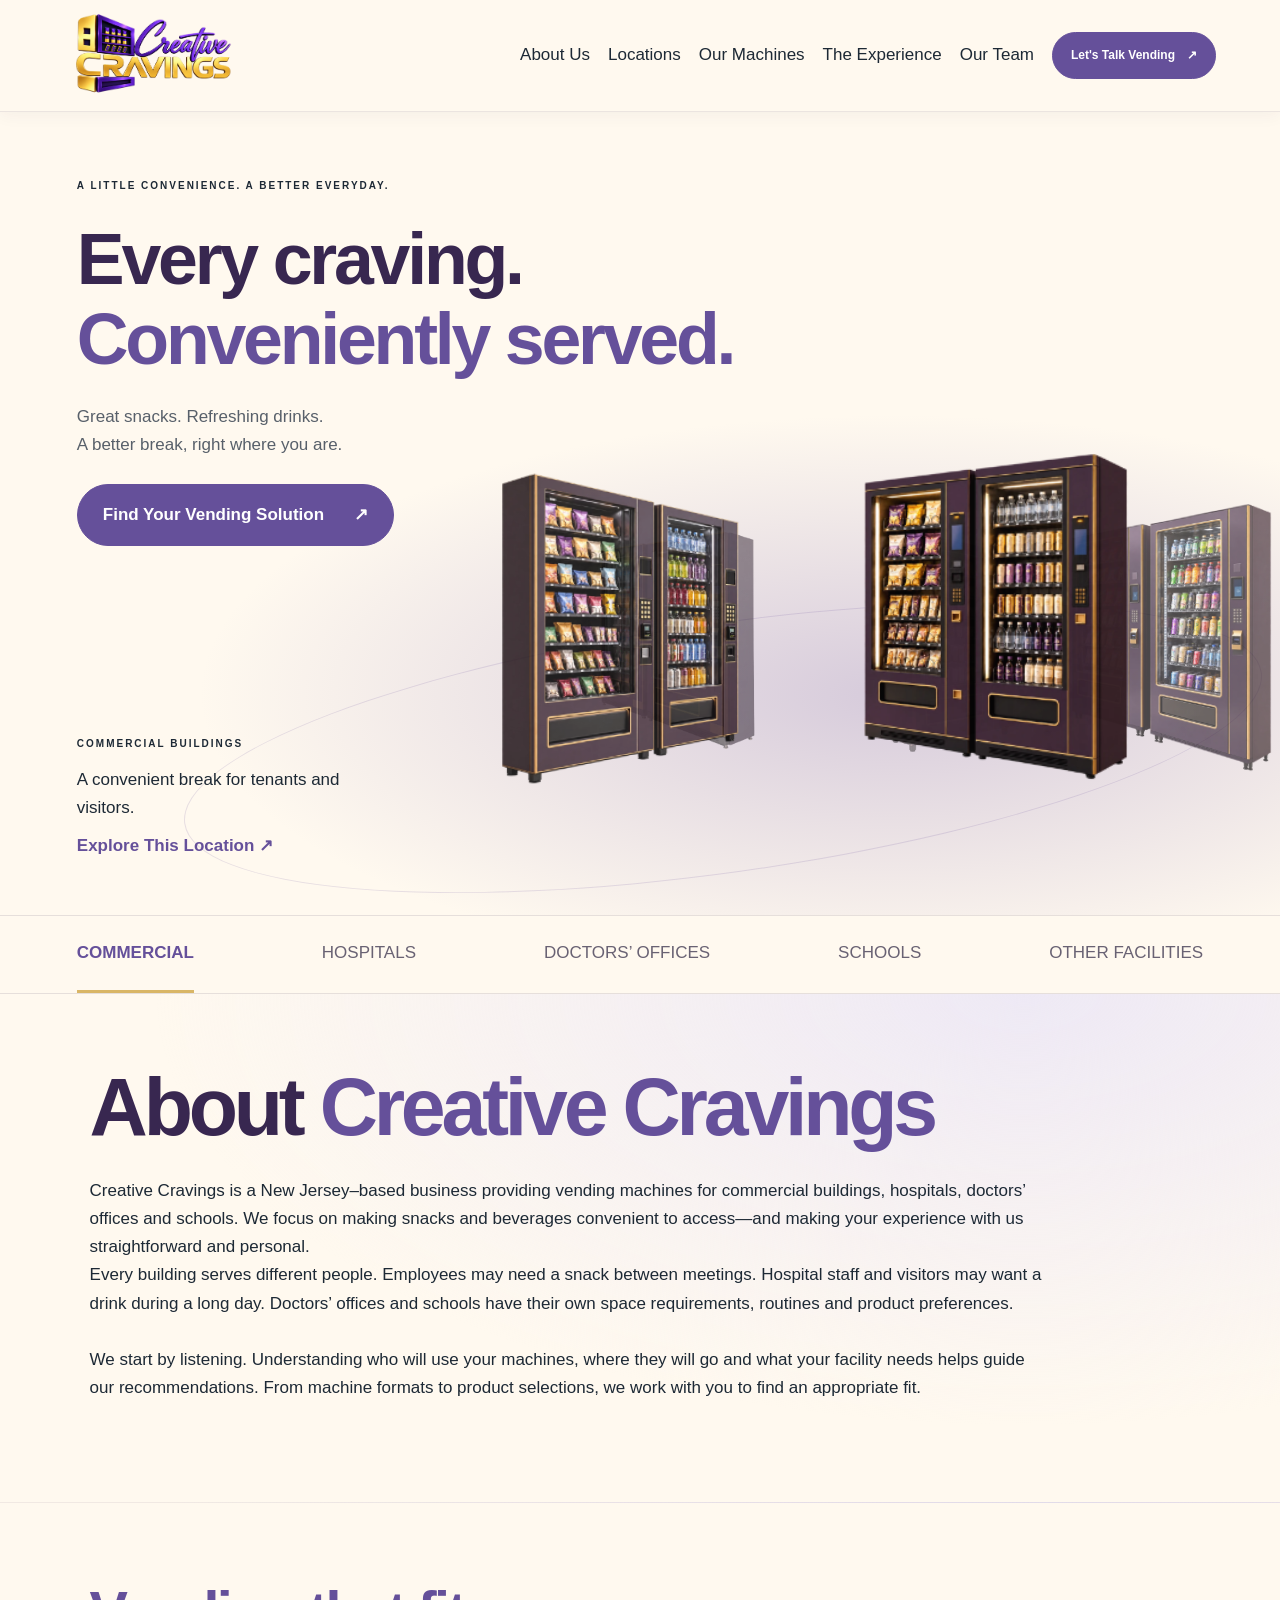
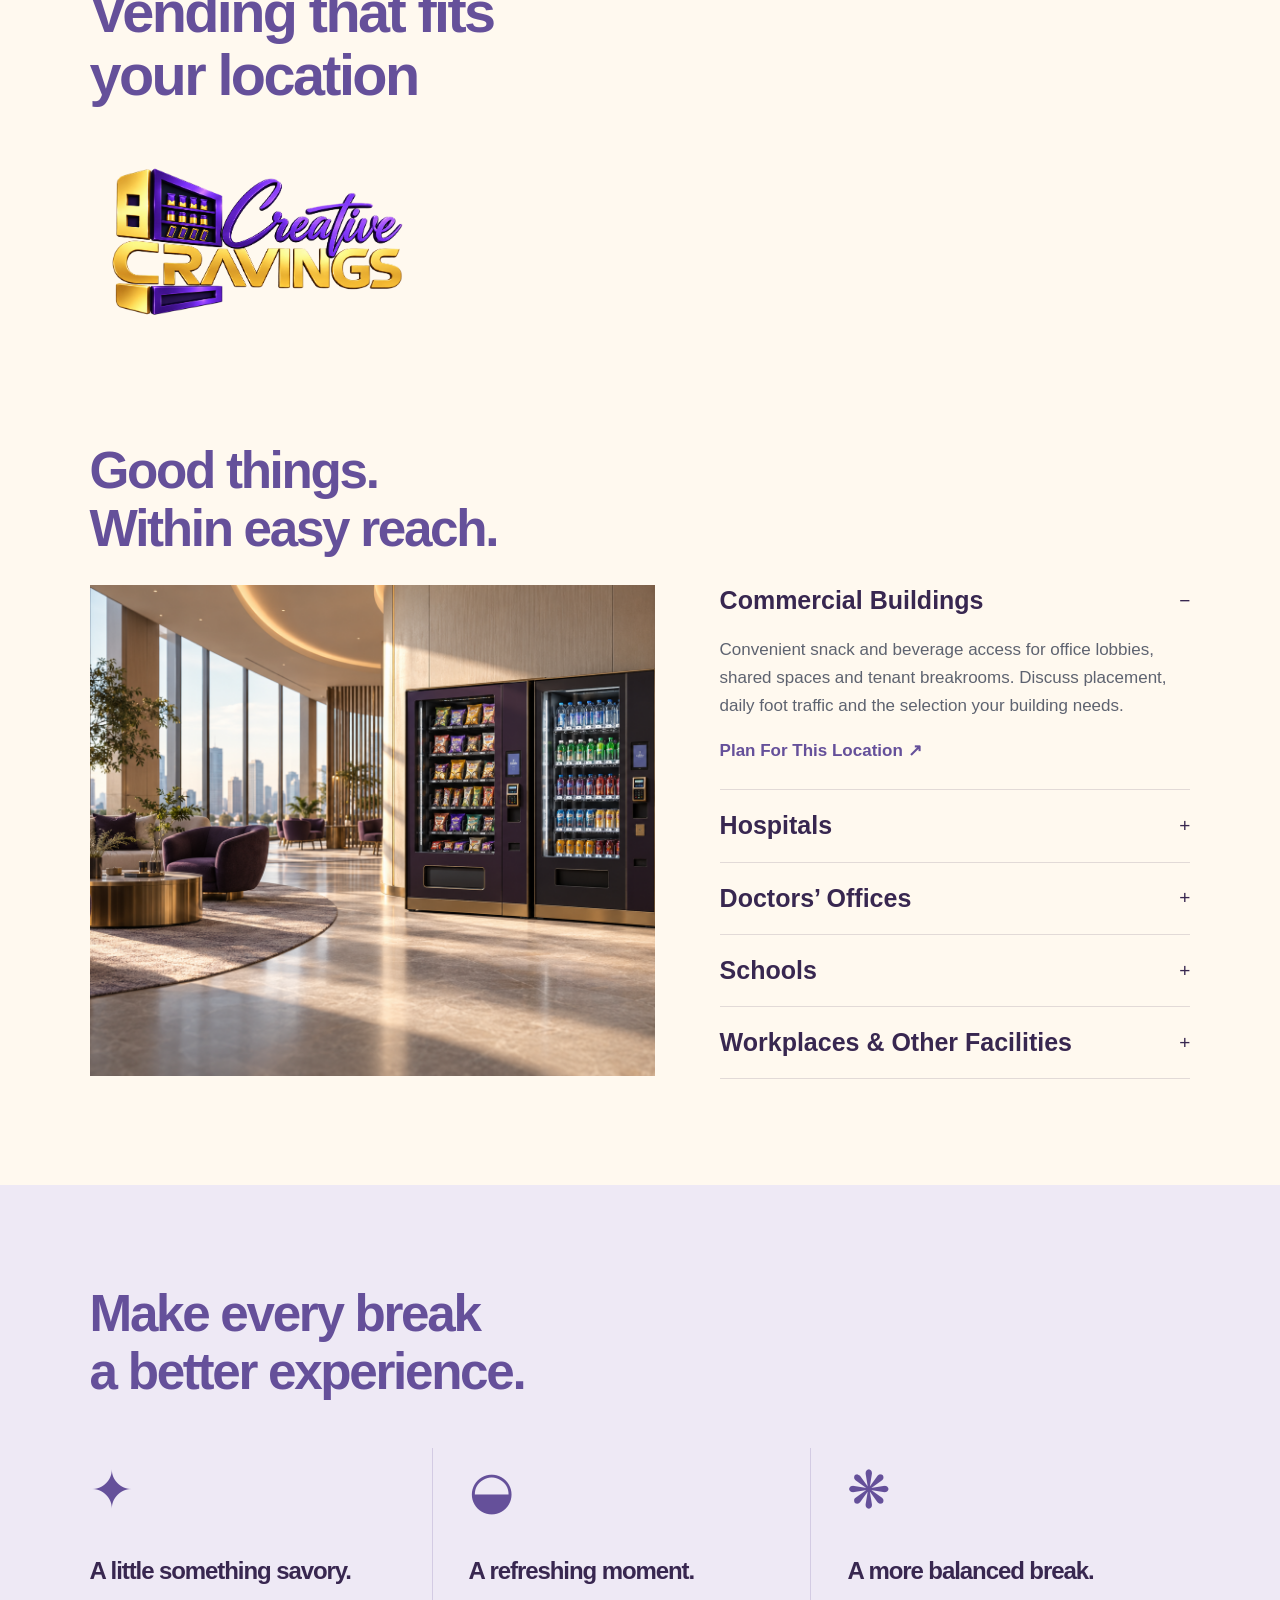
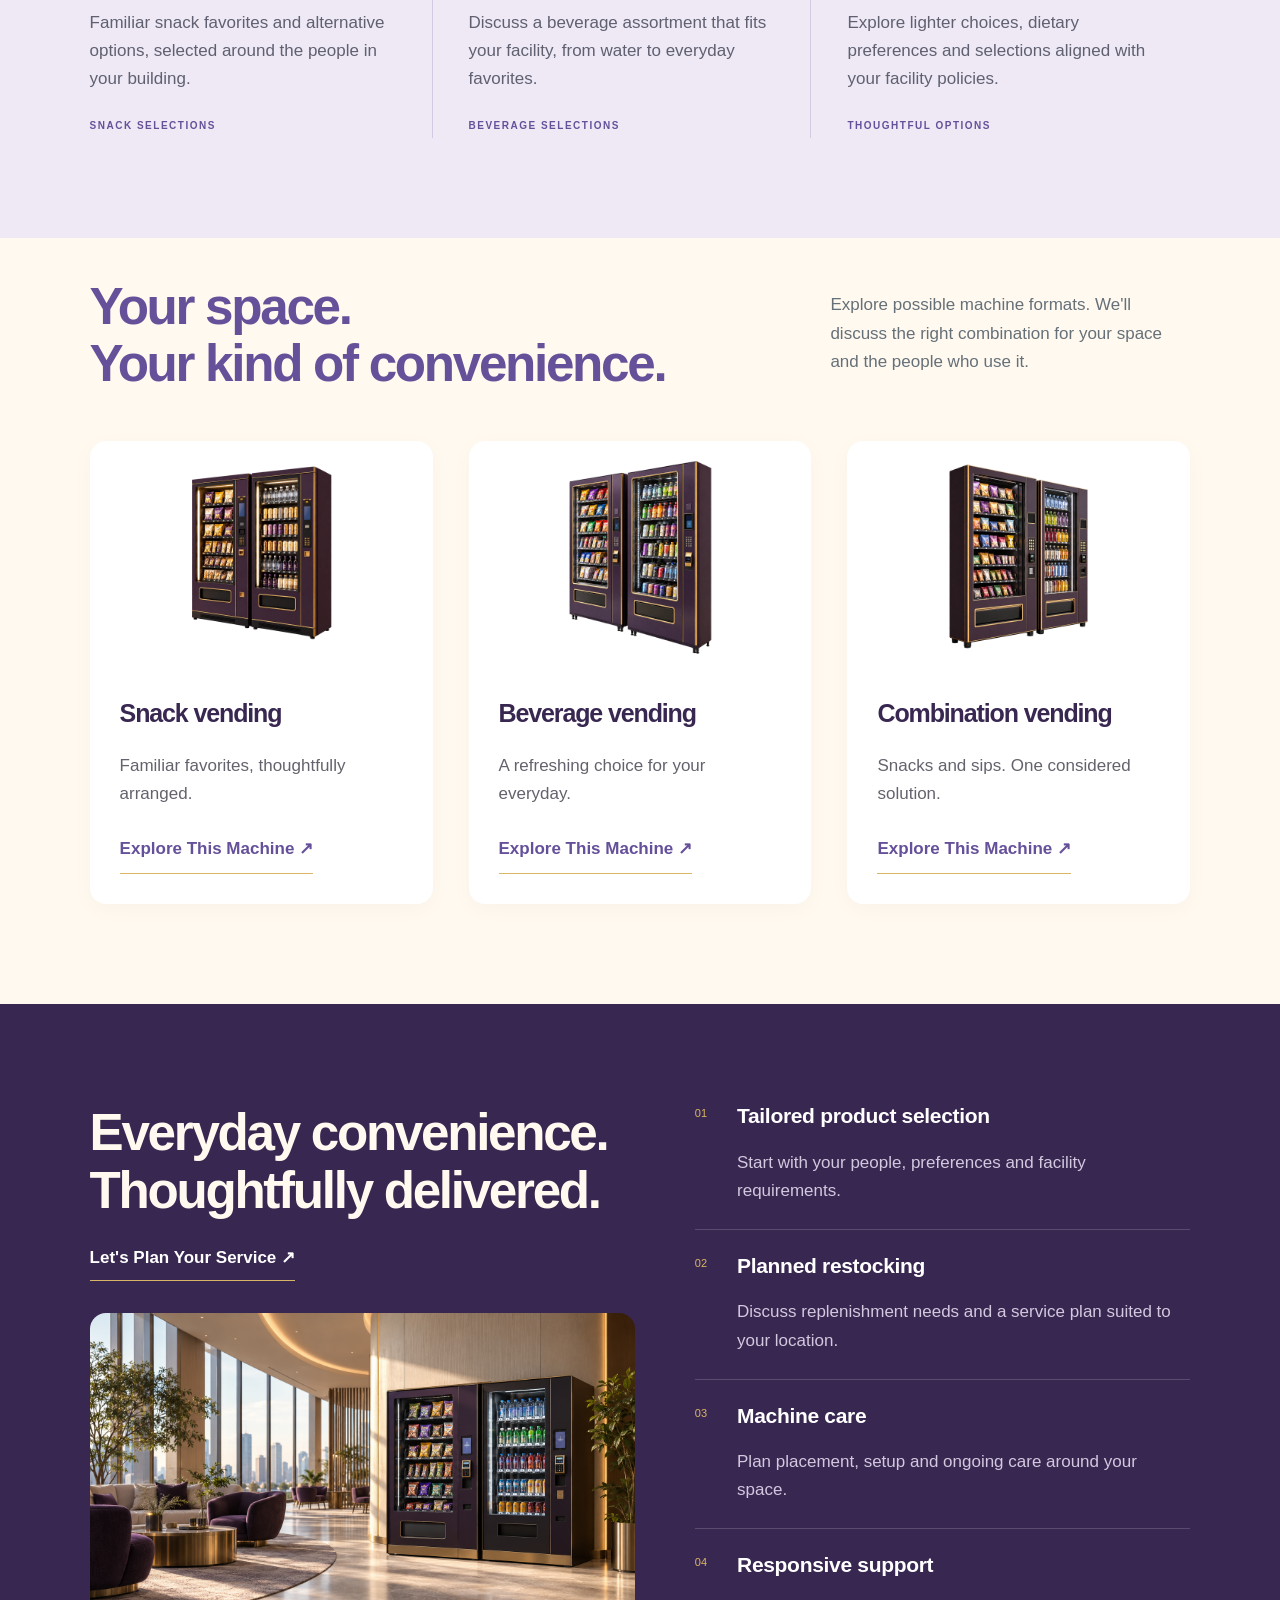
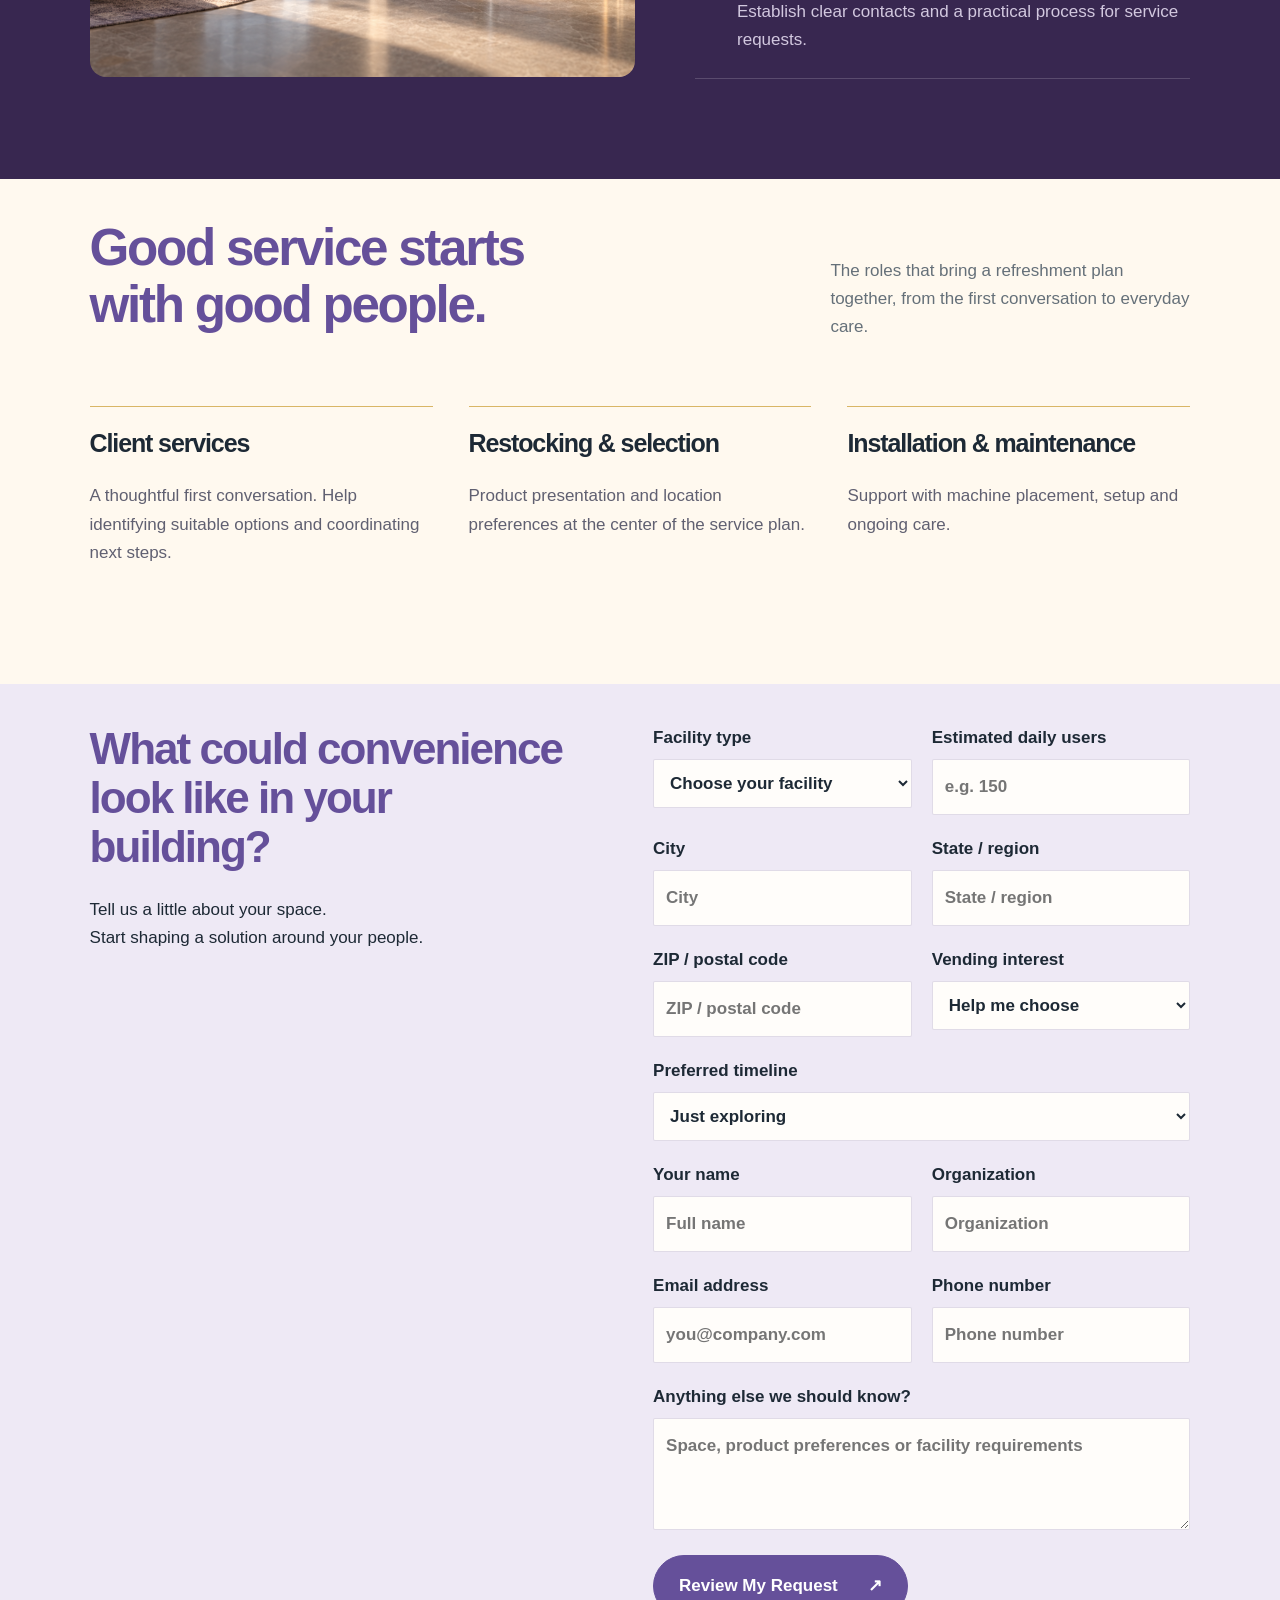
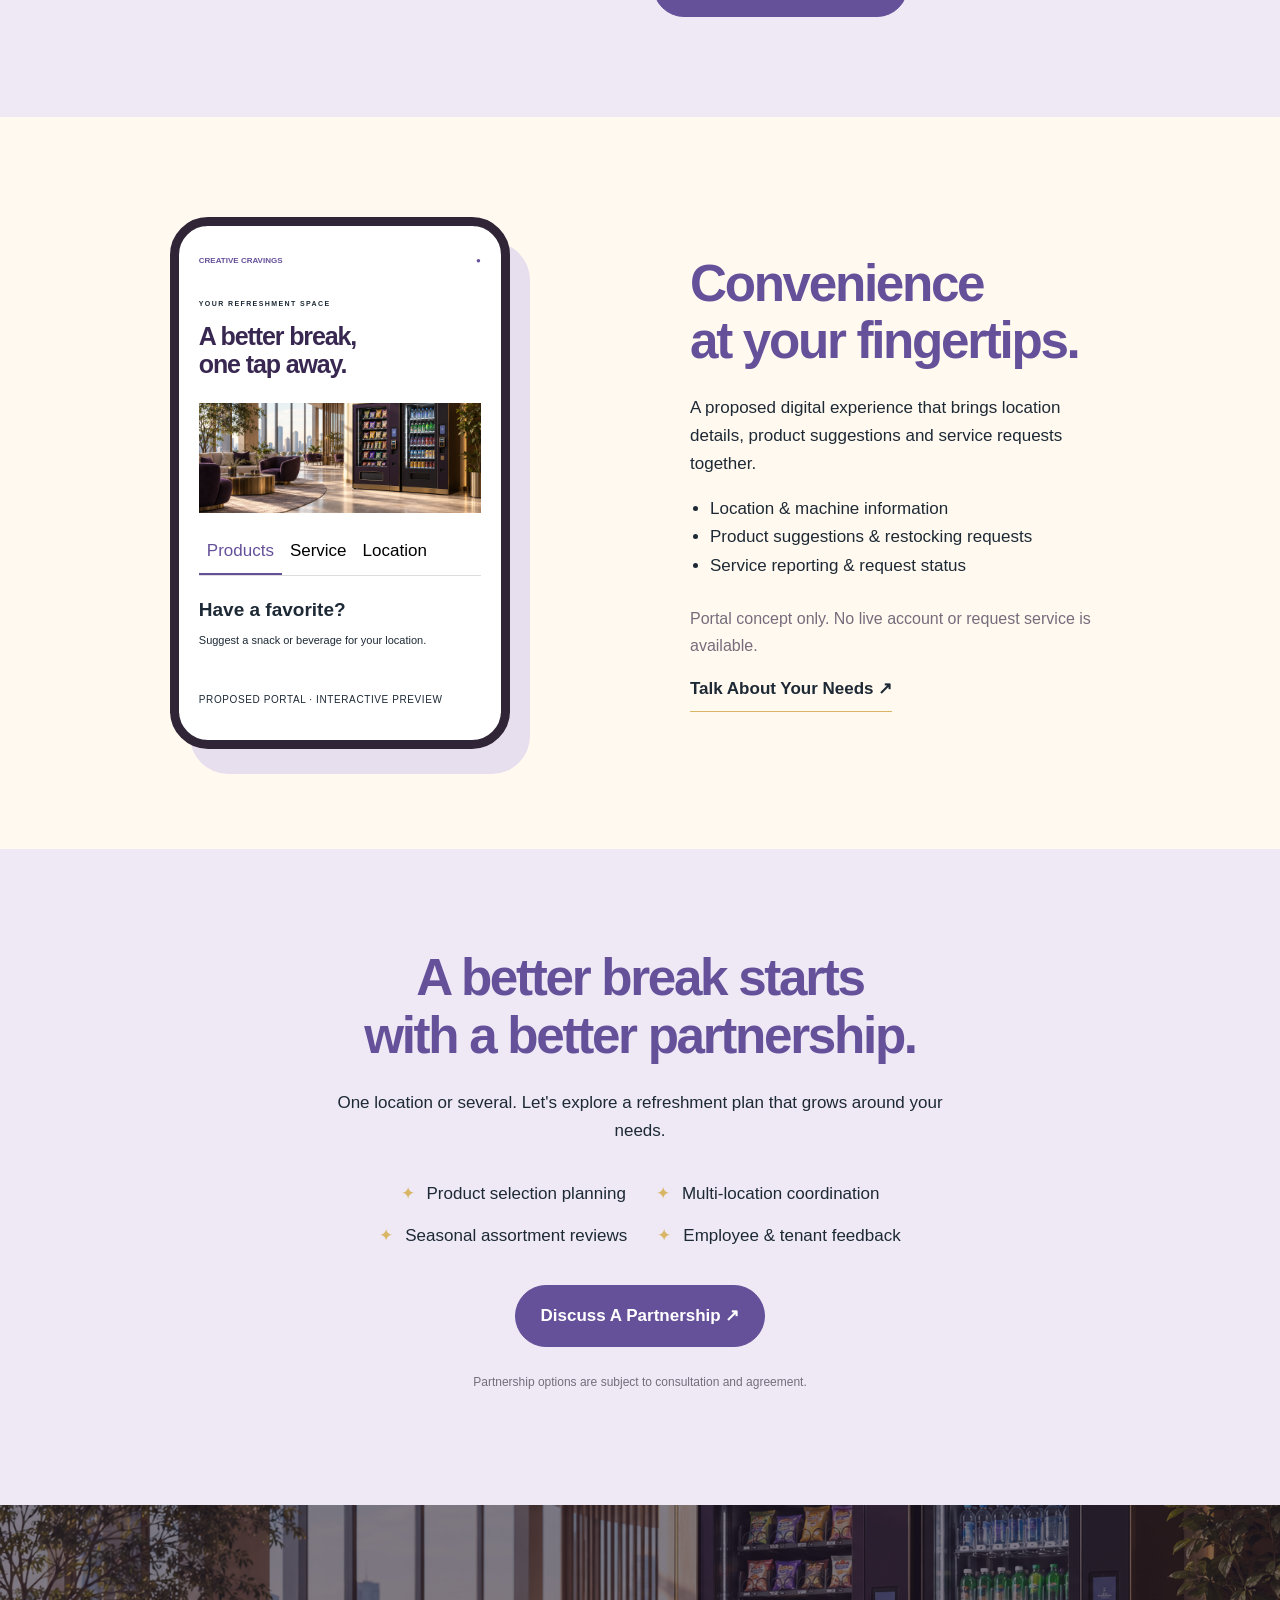
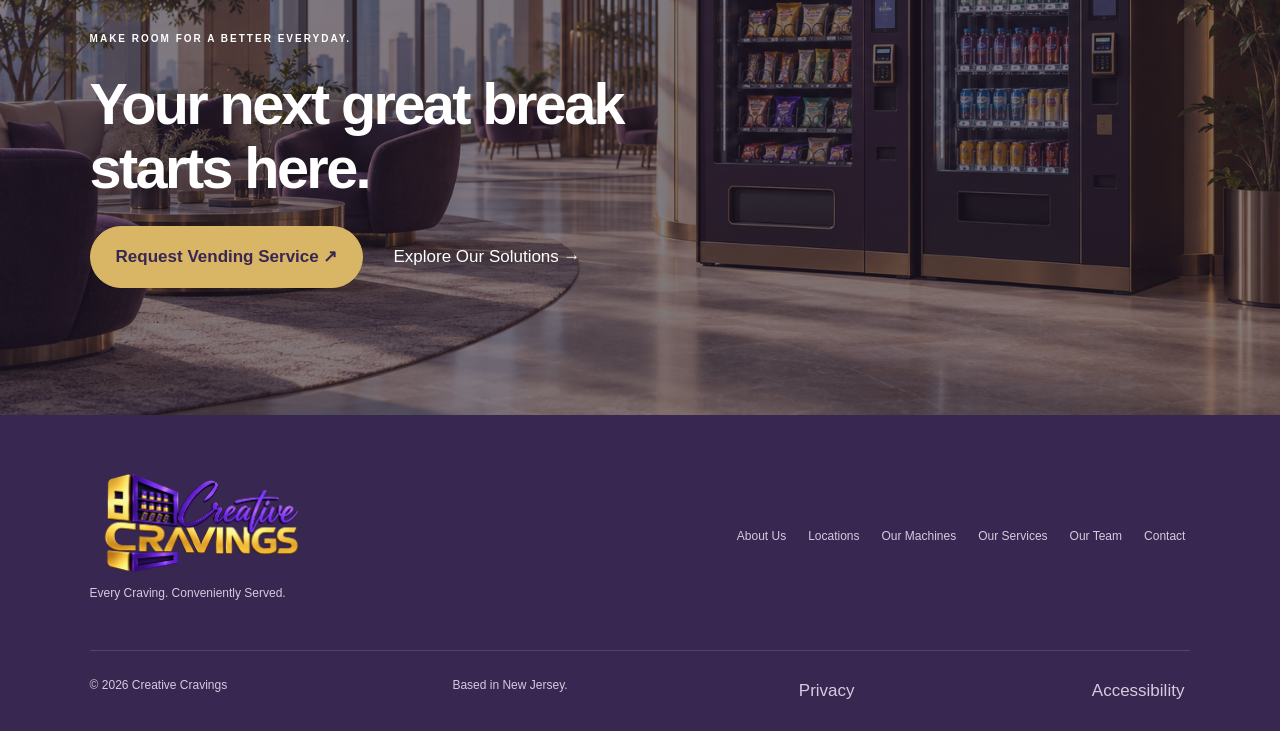
==== commit b37b73d8: "Move About Us supporting text beside introduction and unify layout" ====
--- a/index.html
+++ b/index.html
@@ -2,7 +2,7 @@
 <html lang="en"><head><meta content="text/html; charset=utf-8" http-equiv="Content-Type"/><meta content="width=device-width,initial-scale=1" name="viewport"/><meta content="Creative Cravings — thoughtfully presented vending solutions for commercial buildings, hospitals, doctors’ offices, schools and workplaces." name="description"/><meta content="#382750" name="theme-color"/><title>Creative Cravings | Every Craving. Conveniently Served.</title><link href="style.css" rel="stylesheet"/></head><body>
 <a class="skip" href="#main">Skip to content</a><header><a aria-label="Creative Cravings home" class="brand" href="#"><img alt="Creative Cravings" height="88" src="assets/logo.png" width="176"/></a><button aria-controls="nav" aria-expanded="false" class="menu" id="menu">Menu ☰</button><nav id="nav"><a href="#about">About us</a><a href="#locations">Locations</a><a href="#machines">Our machines</a><a href="#experience">The experience</a><a href="#team">Our team</a><a class="button small" href="#consultation">Let's talk vending <span>↗</span></a></nav></header>
 <main id="main"><section aria-labelledby="hero-title" class="hero"><div class="hero-top"><p class="eyebrow">A LITTLE CONVENIENCE. A BETTER EVERYDAY.</p><h1 id="hero-title">Every craving.<br/><span>Conveniently served.</span></h1><p>Great snacks. Refreshing drinks.<br/>A better break, right where you are.</p><a class="button" href="#consultation">Find your vending solution <span>↗</span></a></div><div class="hero-stage"><div class="orbit-line"></div><div aria-label="Vending locations. Use left and right arrows or swipe to explore." aria-roledescription="carousel" id="viewport" role="region" tabindex="0"><div class="auto-spinning" id="carousel"><div class="scene" style="transform: translate3d(253.946px, -23.1444px, -225.015px) rotateY(-26.8321deg); opacity: 0.6; z-index: 71;"><img alt="Illustrative vending installation for commercial buildings" class="hero-photo" draggable="false" fetchpriority="high" height="1200" src="assets/hero-commercial-transparent.webp" width="800"/></div><div class="scene" style="transform: translate3d(6.44309px, -35.9947px, -349.948px) rotateY(-0.680779deg); opacity: 0.28; z-index: 0;"><img alt="Illustrative vending installation for hospitals" class="hero-photo" draggable="false" height="1200" loading="eager" src="assets/hero-hospital-transparent.webp" width="800"/></div><div class="scene" style="transform: translate3d(-249.964px, -23.9769px, -233.109px) rotateY(26.4113deg); opacity: 0.6; z-index: 67;"><img alt="Illustrative vending installation for doctors’ offices" class="hero-photo" draggable="false" height="1200" loading="eager" src="assets/hero-practice-transparent.webp" width="800"/></div><div class="scene" style="transform: translate3d(-160.93px, -3.69924px, -35.9648px) rotateY(17.0039deg); opacity: 1; z-index: 179;"><img alt="Illustrative vending installation for schools" class="hero-photo" draggable="false" height="1200" loading="eager" src="assets/hero-school-transparent.webp" width="800"/></div><div class="scene" style="transform: translate3d(150.504px, -3.18476px, -30.9629px) rotateY(-15.9024deg); opacity: 1; z-index: 182;"><img alt="Illustrative vending installation for workplaces &amp; other facilities" class="hero-photo" draggable="false" height="1200" loading="eager" src="assets/hero-workplace-transparent.webp" width="800"/></div></div></div><div class="facility-copy"><span class="eyebrow" id="facility-kicker">EVERYDAY BREAKROOM ESSENTIALS</span><p id="facility-text">Make the everyday pause a little more convenient.</p><a href="#location-4" id="facility-cta">Explore this location ↗</a></div></div><div aria-label="Choose facility" class="facility-tabs" id="facility-tabs"><button aria-controls="location-body-0">Commercial</button><button aria-controls="location-body-1">Hospitals</button><button aria-controls="location-body-2">Doctors’ offices</button><button aria-controls="location-body-3">Schools</button><button aria-controls="location-body-4">Other facilities</button></div></section>
-<section class="about-reference" id="about" aria-labelledby="about-title"><div class="about-reference-top"><h2 id="about-title"><span>About</span> Creative Cravings</h2><p>Creative Cravings is a New Jersey–based business providing vending machines for commercial buildings, hospitals, doctors’ offices and schools. We focus on making snacks and beverages convenient to access—and making your experience with us straightforward and personal.</p></div><div class="about-reference-bottom"><div class="about-reference-left"><h2>Vending that fits<br/>your location</h2><img src="assets/logo.png" alt="Creative Cravings logo" loading="lazy"/></div><div class="about-reference-right"><p>Every building serves different people. Employees may need a snack between meetings. Hospital staff and visitors may want a drink during a long day. Doctors’ offices and schools have their own space requirements, routines and product preferences.</p><p>We start by listening. Understanding who will use your machines, where they will go and what your facility needs helps guide our recommendations. From machine formats to product selections, we work with you to find an appropriate fit.</p></div></div></section><section class="section" id="locations"><div class="section-heading"><div><h2>Good things.<br/>Within easy reach.</h2></div></div><div class="location-layout"><figure class="location-photo"><img alt="Illustrative purple vending machines in a bright contemporary workplace lounge" loading="lazy" src="assets/lounge.png"/></figure><div class="location-list" id="location-list"><article id="location-0"><h3 style="margin:0"><button aria-controls="location-body-0" aria-expanded="true">Commercial buildings<span>−</span></button></h3><div class="location-body" id="location-body-0"><p>Convenient snack and beverage access for office lobbies, shared spaces and tenant breakrooms. Discuss placement, daily foot traffic and the selection your building needs.</p><a data-facility="0" href="#consultation">Plan for this location ↗</a></div></article><article id="location-1"><h3 style="margin:0"><button aria-controls="location-body-1" aria-expanded="false">Hospitals<span>+</span></button></h3></article><article id="location-2"><h3 style="margin:0"><button aria-controls="location-body-2" aria-expanded="false">Doctors’ offices<span>+</span></button></h3></article><article id="location-3"><h3 style="margin:0"><button aria-controls="location-body-3" aria-expanded="false">Schools<span>+</span></button></h3></article><article id="location-4"><h3 style="margin:0"><button aria-controls="location-body-4" aria-expanded="false">Workplaces &amp; other facilities<span>+</span></button></h3></article></div></div></section>
+<section class="about-reference" id="about" aria-labelledby="about-title"><div class="about-reference-top"><h2 id="about-title"><span>About</span> Creative Cravings</h2><div class="about-reference-intro-grid"><p>Creative Cravings is a New Jersey–based business providing vending machines for commercial buildings, hospitals, doctors’ offices and schools. We focus on making snacks and beverages convenient to access—and making your experience with us straightforward and personal.</p><div class="about-reference-right"><p>Every building serves different people. Employees may need a snack between meetings. Hospital staff and visitors may want a drink during a long day. Doctors’ offices and schools have their own space requirements, routines and product preferences.</p><p>We start by listening. Understanding who will use your machines, where they will go and what your facility needs helps guide our recommendations. From machine formats to product selections, we work with you to find an appropriate fit.</p></div></div></div><div class="about-reference-bottom"><div class="about-reference-left"><h2>Vending that fits<br/>your location</h2><img src="assets/logo.png" alt="Creative Cravings logo" loading="lazy"/></div></div></section><section class="section" id="locations"><div class="section-heading"><div><h2>Good things.<br/>Within easy reach.</h2></div></div><div class="location-layout"><figure class="location-photo"><img alt="Illustrative purple vending machines in a bright contemporary workplace lounge" loading="lazy" src="assets/lounge.png"/></figure><div class="location-list" id="location-list"><article id="location-0"><h3 style="margin:0"><button aria-controls="location-body-0" aria-expanded="true">Commercial buildings<span>−</span></button></h3><div class="location-body" id="location-body-0"><p>Convenient snack and beverage access for office lobbies, shared spaces and tenant breakrooms. Discuss placement, daily foot traffic and the selection your building needs.</p><a data-facility="0" href="#consultation">Plan for this location ↗</a></div></article><article id="location-1"><h3 style="margin:0"><button aria-controls="location-body-1" aria-expanded="false">Hospitals<span>+</span></button></h3></article><article id="location-2"><h3 style="margin:0"><button aria-controls="location-body-2" aria-expanded="false">Doctors’ offices<span>+</span></button></h3></article><article id="location-3"><h3 style="margin:0"><button aria-controls="location-body-3" aria-expanded="false">Schools<span>+</span></button></h3></article><article id="location-4"><h3 style="margin:0"><button aria-controls="location-body-4" aria-expanded="false">Workplaces &amp; other facilities<span>+</span></button></h3></article></div></div></section>
 <section class="section choices"><h2>Make every break<br/>a better experience.</h2><div class="choice-grid"><article><span class="choice-icon">✦</span><h3>A little something savory.</h3><p>Familiar snack favorites and alternative options, selected around the people in your building.</p><span class="tag">SNACK SELECTIONS</span></article><article><span class="choice-icon">◒</span><h3>A refreshing moment.</h3><p>Discuss a beverage assortment that fits your facility, from water to everyday favorites.</p><span class="tag">BEVERAGE SELECTIONS</span></article><article><span class="choice-icon">❋</span><h3>A more balanced break.</h3><p>Explore lighter choices, dietary preferences and selections aligned with your facility policies.</p><span class="tag">THOUGHTFUL OPTIONS</span></article></div></section>
 <section class="section" id="machines"><div class="section-heading"><div><h2>Your space.<br/>Your kind of convenience.</h2></div><p>Explore possible machine formats. We'll discuss the right combination for your space and the people who use it.</p></div><div class="machine-grid" id="machine-grid"><article class="machine-card" style="--card-delay: 0ms;"><div class="machine-visual"><img alt="Illustrative snack vending machine" class="machine-photo" height="667" loading="lazy" src="assets/hero-commercial-transparent.webp" width="1000"/></div><h3>Snack vending</h3><p>Familiar favorites, thoughtfully arranged.</p><button>Explore this machine ↗</button></article><article class="machine-card" style="--card-delay: 110ms;"><div class="machine-visual"><img alt="Illustrative beverage vending machine" class="machine-photo" height="667" loading="lazy" src="assets/hero-hospital-transparent.webp" width="1000"/></div><h3>Beverage vending</h3><p>A refreshing choice for your everyday.</p><button>Explore this machine ↗</button></article><article class="machine-card" style="--card-delay: 220ms;"><div class="machine-visual"><img alt="Illustrative combination vending machine" class="machine-photo" height="667" loading="lazy" src="assets/hero-workplace-transparent.webp" width="1000"/></div><h3>Combination vending</h3><p>Snacks and sips. One considered solution.</p><button>Explore this machine ↗</button></article></div></section>
 <section class="experience section" id="experience"><div><h2>Everyday convenience.<br/>Thoughtfully delivered.</h2><a class="text-link" href="#consultation">Let's plan your service ↗</a><img alt="Illustration of a woman holding a clipboard and discussing vending options with a male customer" class="service-experience-image" height="800" loading="lazy" src="assets/lounge.png" width="1200"/></div><div class="pillars"><article><span>01</span><div><h3>Tailored product selection</h3><p>Start with your people, preferences and facility requirements.</p></div></article><article><span>02</span><div><h3>Planned restocking</h3><p>Discuss replenishment needs and a service plan suited to your location.</p></div></article><article><span>03</span><div><h3>Machine care</h3><p>Plan placement, setup and ongoing care around your space.</p></div></article><article><span>04</span><div><h3>Responsive support</h3><p>Establish clear contacts and a practical process for service requests.</p></div></article></div></section>
--- a/style.css
+++ b/style.css
@@ -673,3 +673,26 @@
 .about-highlights strong{color:var(--deep);font-size:17px}
 .about-highlights span{color:#555463;font-size:14px;line-height:1.6}
 @media(max-width:760px){.about-layout{grid-template-columns:1fr;gap:26px}.about-section{scroll-margin-top:88px}}
+
+/* About page reference layout */
+.about-reference{background:var(--ivory);scroll-margin-top:112px}
+.about-reference-top{padding:68px max(2%,24px) 84px;background:radial-gradient(ellipse at 80% 0%,#eee9f5 0%,transparent 60%),var(--ivory);border-bottom:1px solid #38275012}
+.about-reference-top h2{font-size:clamp(44px,6.3vw,96px);line-height:1.08;letter-spacing:-.052em;margin:0 0 34px;color:var(--purple)}
+.about-reference-top h2 span{color:var(--deep)}
+.about-reference-top p{font-size:clamp(17px,1.36vw,21px);line-height:1.72;max-width:980px;margin:0}
+.about-reference-bottom{display:grid;grid-template-columns:1fr 1fr;gap:clamp(45px,7vw,120px);padding:118px max(2%,24px) 90px}
+.about-reference-left h2{font-size:clamp(43px,4.5vw,69px);line-height:1.1;margin:0 0 72px;color:var(--purple)}
+.about-reference-left img{display:block;width:min(330px,65%);height:auto;object-fit:contain}
+.about-reference-right p{font-size:clamp(17px,1.35vw,21px);line-height:1.7;max-width:690px;margin:0 0 28px}
+@media(max-width:760px){.about-reference{scroll-margin-top:85px}.about-reference-top{padding:55px 6% 65px}.about-reference-bottom{grid-template-columns:1fr;padding:65px 6%;gap:38px}.about-reference-left h2{margin-bottom:36px}.about-reference-left img{width:220px}.about-reference-right p{font-size:17px}}
+
+/* About Us alignment and spacing refinement */
+.about-reference-top,.about-reference-bottom{padding-left:7%;padding-right:7%}
+.about-reference-top{padding-top:70px;padding-bottom:72px}
+.about-reference-top h2{margin-bottom:26px}
+.about-reference-top p{max-width:960px}
+.about-reference-bottom{padding-top:78px;padding-bottom:82px;gap:clamp(40px,6vw,95px);grid-template-columns:minmax(0,1fr) minmax(0,1fr);align-items:start}
+.about-reference-left h2{margin-top:0;margin-bottom:48px}
+.about-reference-right{padding-top:0}
+.about-reference-right p:first-child{margin-top:0}
+@media(max-width:760px){.about-reference-top,.about-reference-bottom{padding-left:6%;padding-right:6%}.about-reference-top{padding-top:46px;padding-bottom:50px}.about-reference-bottom{padding-top:50px;padding-bottom:60px;gap:28px;grid-template-columns:1fr}.about-reference-left h2{margin-bottom:28px}}
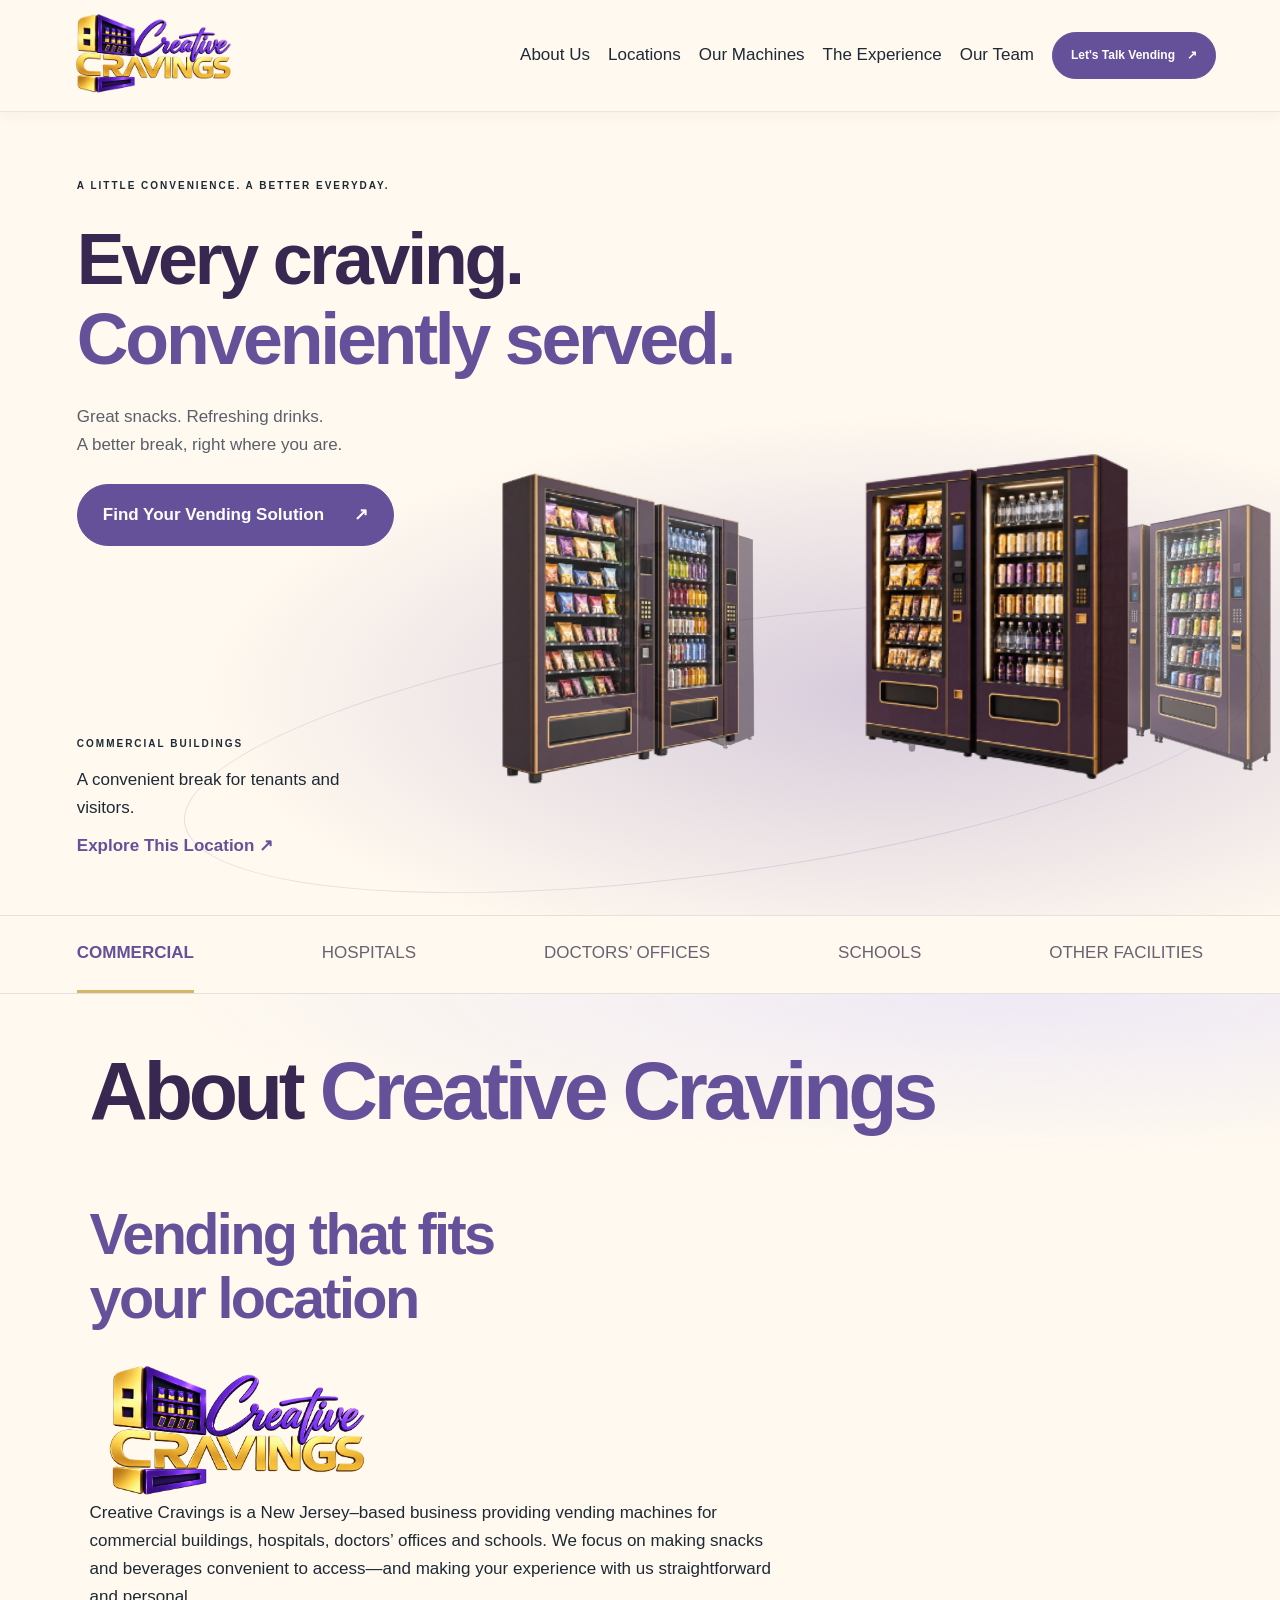
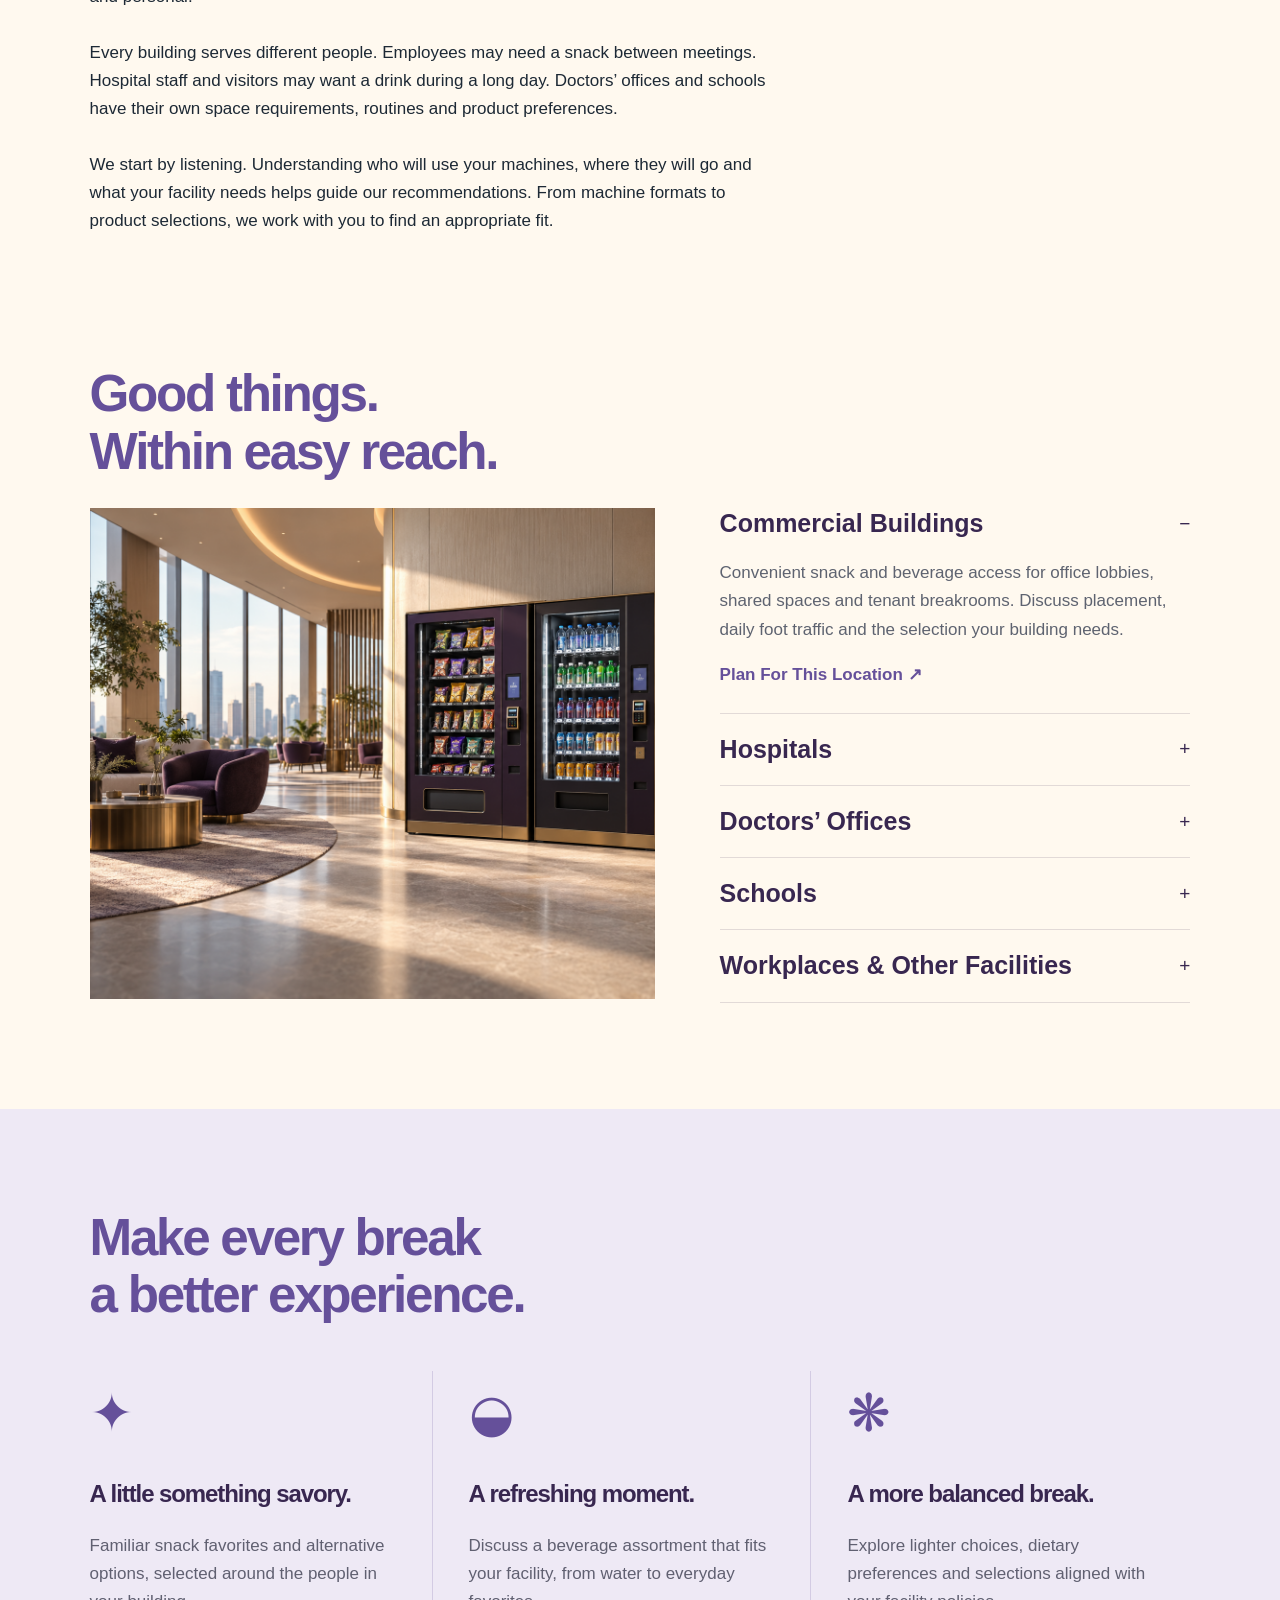
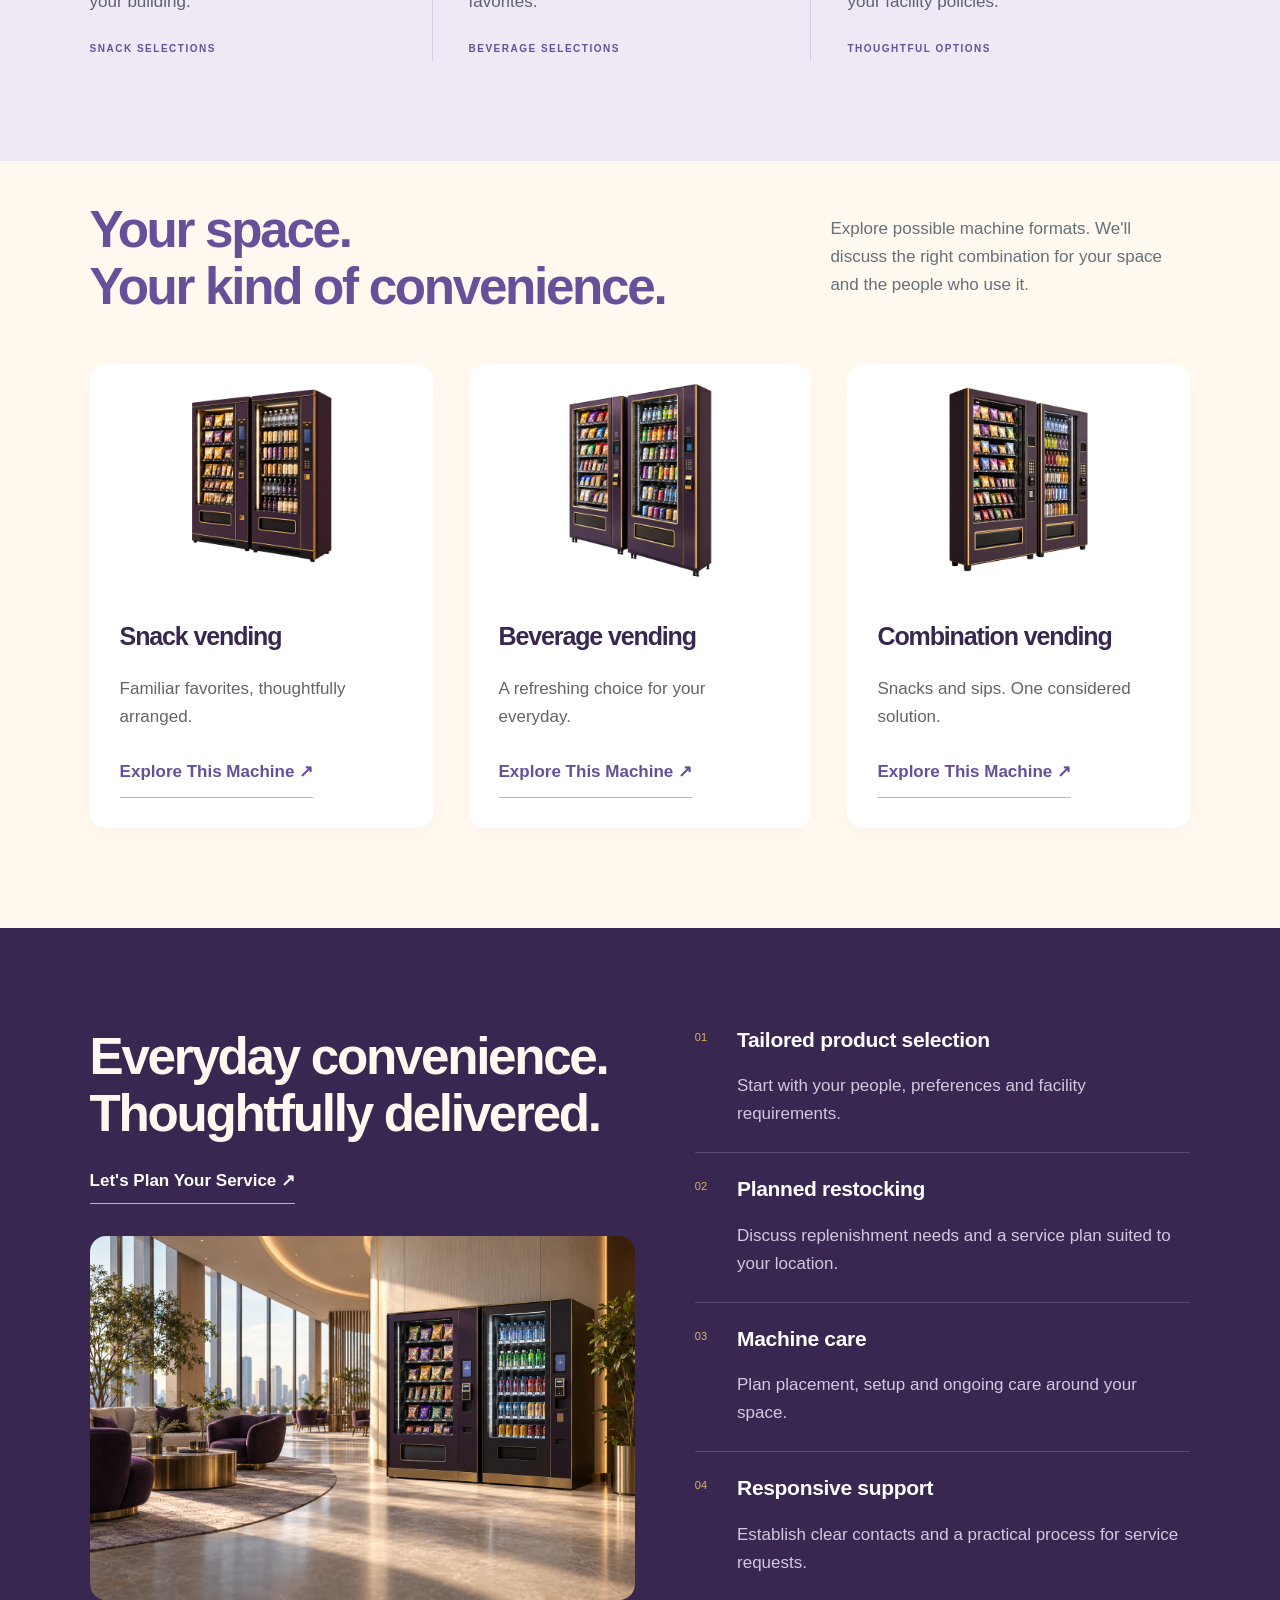
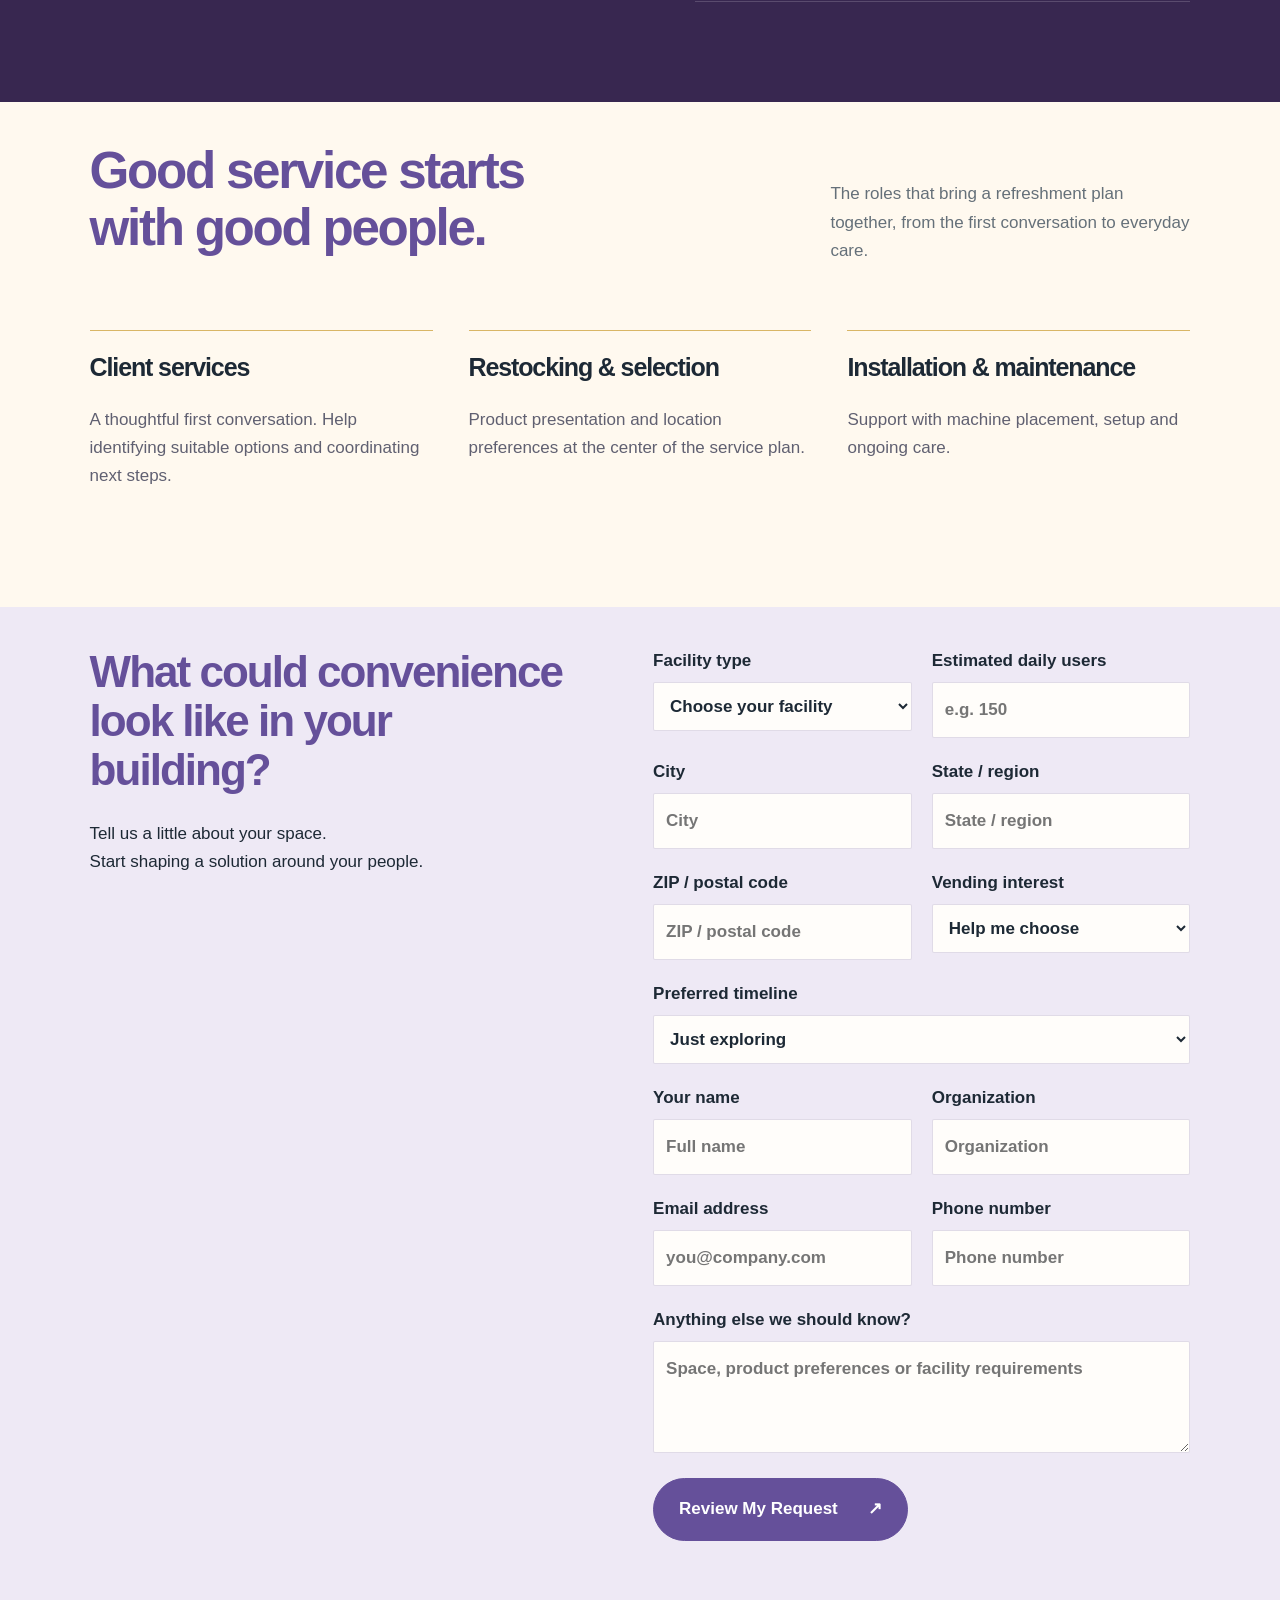
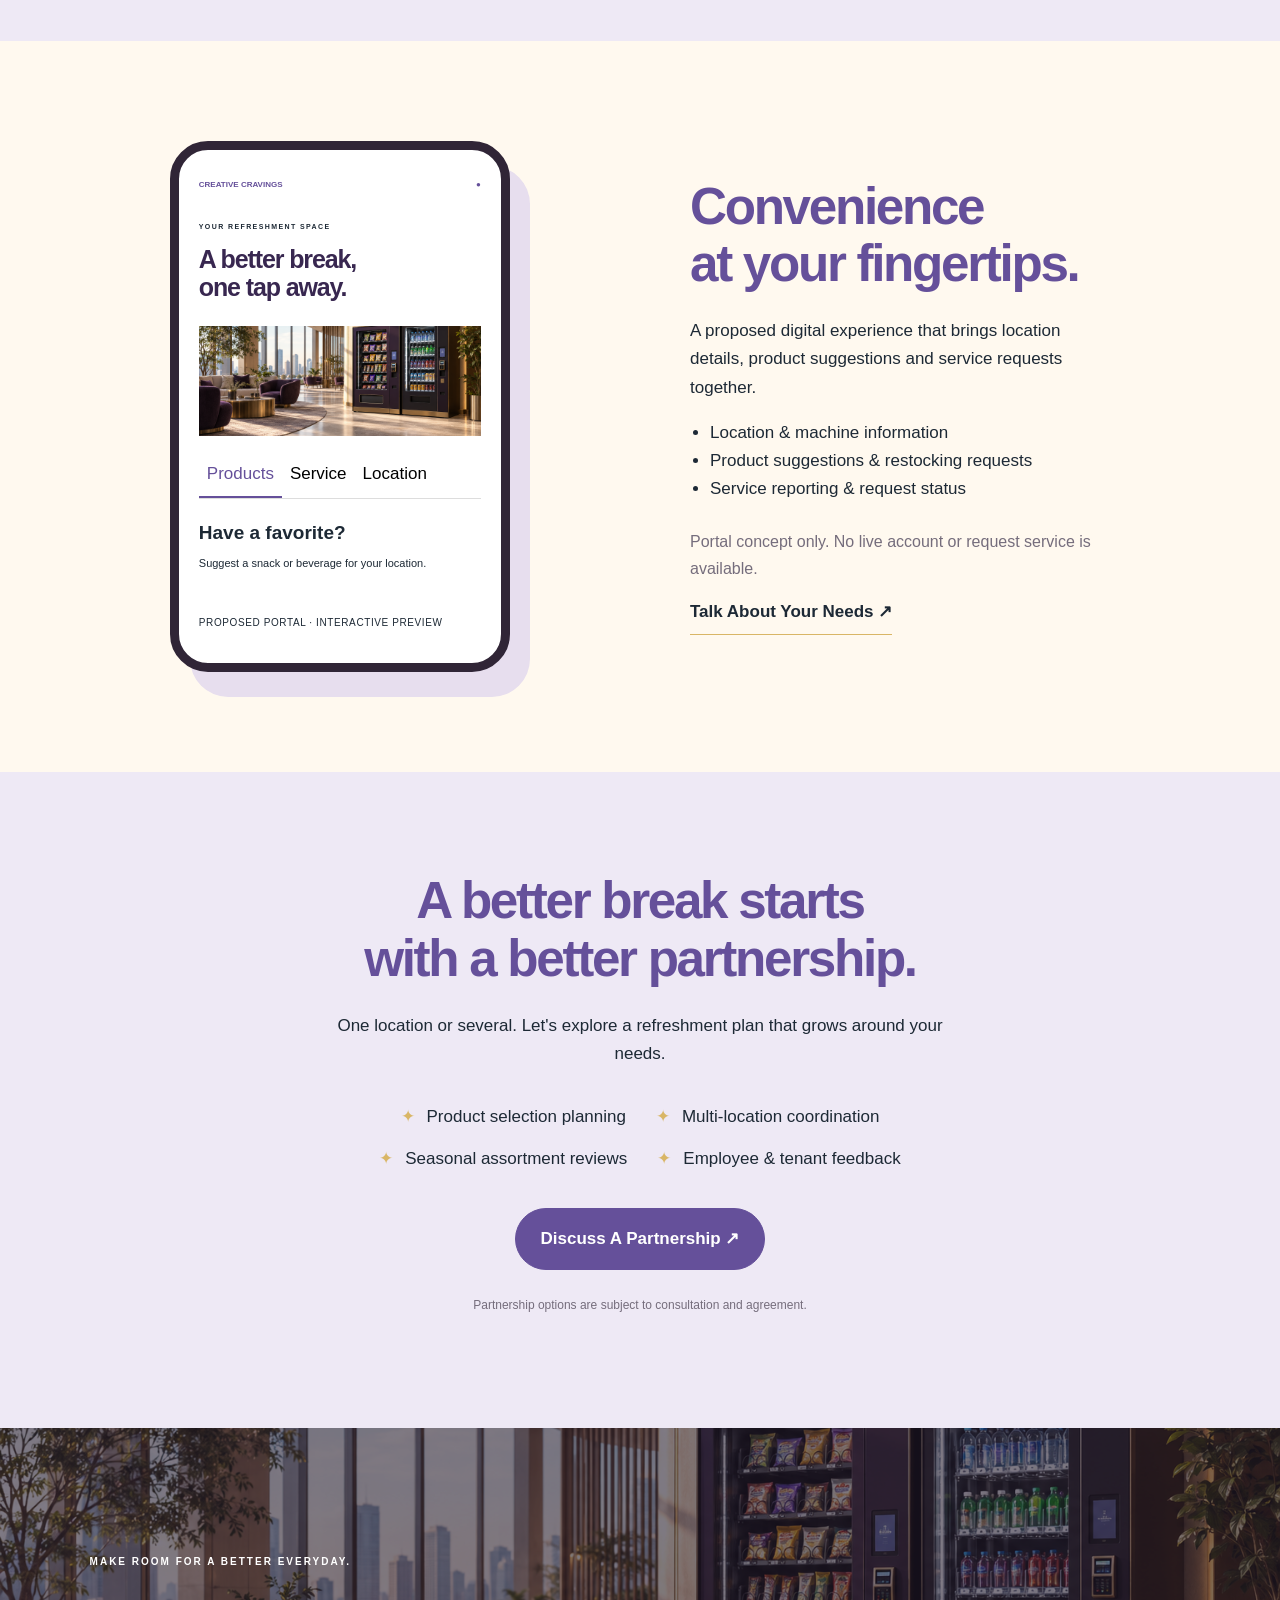
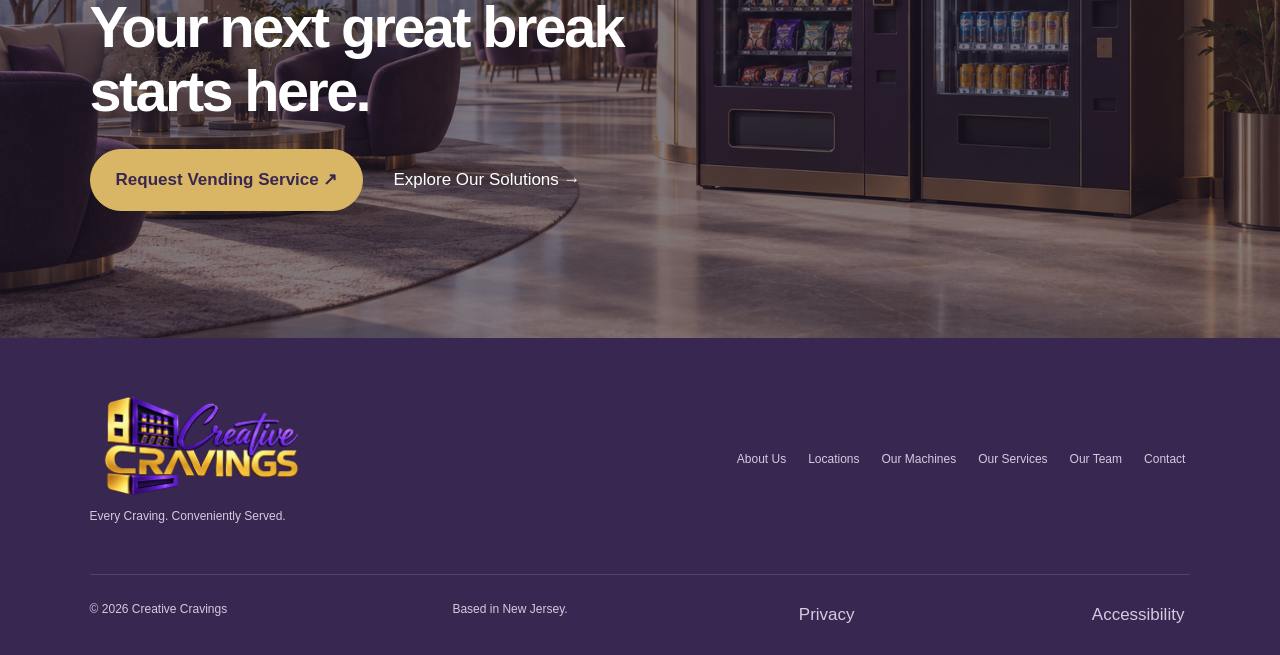
==== commit ce3e4ab6: "Place all About Us paragraphs to right of heading and logo" ====
--- a/index.html
+++ b/index.html
@@ -2,7 +2,7 @@
 <html lang="en"><head><meta content="text/html; charset=utf-8" http-equiv="Content-Type"/><meta content="width=device-width,initial-scale=1" name="viewport"/><meta content="Creative Cravings — thoughtfully presented vending solutions for commercial buildings, hospitals, doctors’ offices, schools and workplaces." name="description"/><meta content="#382750" name="theme-color"/><title>Creative Cravings | Every Craving. Conveniently Served.</title><link href="style.css" rel="stylesheet"/></head><body>
 <a class="skip" href="#main">Skip to content</a><header><a aria-label="Creative Cravings home" class="brand" href="#"><img alt="Creative Cravings" height="88" src="assets/logo.png" width="176"/></a><button aria-controls="nav" aria-expanded="false" class="menu" id="menu">Menu ☰</button><nav id="nav"><a href="#about">About us</a><a href="#locations">Locations</a><a href="#machines">Our machines</a><a href="#experience">The experience</a><a href="#team">Our team</a><a class="button small" href="#consultation">Let's talk vending <span>↗</span></a></nav></header>
 <main id="main"><section aria-labelledby="hero-title" class="hero"><div class="hero-top"><p class="eyebrow">A LITTLE CONVENIENCE. A BETTER EVERYDAY.</p><h1 id="hero-title">Every craving.<br/><span>Conveniently served.</span></h1><p>Great snacks. Refreshing drinks.<br/>A better break, right where you are.</p><a class="button" href="#consultation">Find your vending solution <span>↗</span></a></div><div class="hero-stage"><div class="orbit-line"></div><div aria-label="Vending locations. Use left and right arrows or swipe to explore." aria-roledescription="carousel" id="viewport" role="region" tabindex="0"><div class="auto-spinning" id="carousel"><div class="scene" style="transform: translate3d(253.946px, -23.1444px, -225.015px) rotateY(-26.8321deg); opacity: 0.6; z-index: 71;"><img alt="Illustrative vending installation for commercial buildings" class="hero-photo" draggable="false" fetchpriority="high" height="1200" src="assets/hero-commercial-transparent.webp" width="800"/></div><div class="scene" style="transform: translate3d(6.44309px, -35.9947px, -349.948px) rotateY(-0.680779deg); opacity: 0.28; z-index: 0;"><img alt="Illustrative vending installation for hospitals" class="hero-photo" draggable="false" height="1200" loading="eager" src="assets/hero-hospital-transparent.webp" width="800"/></div><div class="scene" style="transform: translate3d(-249.964px, -23.9769px, -233.109px) rotateY(26.4113deg); opacity: 0.6; z-index: 67;"><img alt="Illustrative vending installation for doctors’ offices" class="hero-photo" draggable="false" height="1200" loading="eager" src="assets/hero-practice-transparent.webp" width="800"/></div><div class="scene" style="transform: translate3d(-160.93px, -3.69924px, -35.9648px) rotateY(17.0039deg); opacity: 1; z-index: 179;"><img alt="Illustrative vending installation for schools" class="hero-photo" draggable="false" height="1200" loading="eager" src="assets/hero-school-transparent.webp" width="800"/></div><div class="scene" style="transform: translate3d(150.504px, -3.18476px, -30.9629px) rotateY(-15.9024deg); opacity: 1; z-index: 182;"><img alt="Illustrative vending installation for workplaces &amp; other facilities" class="hero-photo" draggable="false" height="1200" loading="eager" src="assets/hero-workplace-transparent.webp" width="800"/></div></div></div><div class="facility-copy"><span class="eyebrow" id="facility-kicker">EVERYDAY BREAKROOM ESSENTIALS</span><p id="facility-text">Make the everyday pause a little more convenient.</p><a href="#location-4" id="facility-cta">Explore this location ↗</a></div></div><div aria-label="Choose facility" class="facility-tabs" id="facility-tabs"><button aria-controls="location-body-0">Commercial</button><button aria-controls="location-body-1">Hospitals</button><button aria-controls="location-body-2">Doctors’ offices</button><button aria-controls="location-body-3">Schools</button><button aria-controls="location-body-4">Other facilities</button></div></section>
-<section class="about-reference" id="about" aria-labelledby="about-title"><div class="about-reference-top"><h2 id="about-title"><span>About</span> Creative Cravings</h2><div class="about-reference-intro-grid"><p>Creative Cravings is a New Jersey–based business providing vending machines for commercial buildings, hospitals, doctors’ offices and schools. We focus on making snacks and beverages convenient to access—and making your experience with us straightforward and personal.</p><div class="about-reference-right"><p>Every building serves different people. Employees may need a snack between meetings. Hospital staff and visitors may want a drink during a long day. Doctors’ offices and schools have their own space requirements, routines and product preferences.</p><p>We start by listening. Understanding who will use your machines, where they will go and what your facility needs helps guide our recommendations. From machine formats to product selections, we work with you to find an appropriate fit.</p></div></div></div><div class="about-reference-bottom"><div class="about-reference-left"><h2>Vending that fits<br/>your location</h2><img src="assets/logo.png" alt="Creative Cravings logo" loading="lazy"/></div></div></section><section class="section" id="locations"><div class="section-heading"><div><h2>Good things.<br/>Within easy reach.</h2></div></div><div class="location-layout"><figure class="location-photo"><img alt="Illustrative purple vending machines in a bright contemporary workplace lounge" loading="lazy" src="assets/lounge.png"/></figure><div class="location-list" id="location-list"><article id="location-0"><h3 style="margin:0"><button aria-controls="location-body-0" aria-expanded="true">Commercial buildings<span>−</span></button></h3><div class="location-body" id="location-body-0"><p>Convenient snack and beverage access for office lobbies, shared spaces and tenant breakrooms. Discuss placement, daily foot traffic and the selection your building needs.</p><a data-facility="0" href="#consultation">Plan for this location ↗</a></div></article><article id="location-1"><h3 style="margin:0"><button aria-controls="location-body-1" aria-expanded="false">Hospitals<span>+</span></button></h3></article><article id="location-2"><h3 style="margin:0"><button aria-controls="location-body-2" aria-expanded="false">Doctors’ offices<span>+</span></button></h3></article><article id="location-3"><h3 style="margin:0"><button aria-controls="location-body-3" aria-expanded="false">Schools<span>+</span></button></h3></article><article id="location-4"><h3 style="margin:0"><button aria-controls="location-body-4" aria-expanded="false">Workplaces &amp; other facilities<span>+</span></button></h3></article></div></div></section>
+<section class="about-reference" id="about" aria-labelledby="about-title"><div class="about-reference-top"><h2 id="about-title"><span>About</span> Creative Cravings</h2></div><div class="about-reference-bottom"><div class="about-reference-left"><h2>Vending that fits<br/>your location</h2><img src="assets/logo.png" alt="Creative Cravings logo" loading="lazy"/></div><div class="about-reference-right"><p>Creative Cravings is a New Jersey–based business providing vending machines for commercial buildings, hospitals, doctors’ offices and schools. We focus on making snacks and beverages convenient to access—and making your experience with us straightforward and personal.</p><p>Every building serves different people. Employees may need a snack between meetings. Hospital staff and visitors may want a drink during a long day. Doctors’ offices and schools have their own space requirements, routines and product preferences.</p><p>We start by listening. Understanding who will use your machines, where they will go and what your facility needs helps guide our recommendations. From machine formats to product selections, we work with you to find an appropriate fit.</p></div></div></section><section class="section" id="locations"><div class="section-heading"><div><h2>Good things.<br/>Within easy reach.</h2></div></div><div class="location-layout"><figure class="location-photo"><img alt="Illustrative purple vending machines in a bright contemporary workplace lounge" loading="lazy" src="assets/lounge.png"/></figure><div class="location-list" id="location-list"><article id="location-0"><h3 style="margin:0"><button aria-controls="location-body-0" aria-expanded="true">Commercial buildings<span>−</span></button></h3><div class="location-body" id="location-body-0"><p>Convenient snack and beverage access for office lobbies, shared spaces and tenant breakrooms. Discuss placement, daily foot traffic and the selection your building needs.</p><a data-facility="0" href="#consultation">Plan for this location ↗</a></div></article><article id="location-1"><h3 style="margin:0"><button aria-controls="location-body-1" aria-expanded="false">Hospitals<span>+</span></button></h3></article><article id="location-2"><h3 style="margin:0"><button aria-controls="location-body-2" aria-expanded="false">Doctors’ offices<span>+</span></button></h3></article><article id="location-3"><h3 style="margin:0"><button aria-controls="location-body-3" aria-expanded="false">Schools<span>+</span></button></h3></article><article id="location-4"><h3 style="margin:0"><button aria-controls="location-body-4" aria-expanded="false">Workplaces &amp; other facilities<span>+</span></button></h3></article></div></div></section>
 <section class="section choices"><h2>Make every break<br/>a better experience.</h2><div class="choice-grid"><article><span class="choice-icon">✦</span><h3>A little something savory.</h3><p>Familiar snack favorites and alternative options, selected around the people in your building.</p><span class="tag">SNACK SELECTIONS</span></article><article><span class="choice-icon">◒</span><h3>A refreshing moment.</h3><p>Discuss a beverage assortment that fits your facility, from water to everyday favorites.</p><span class="tag">BEVERAGE SELECTIONS</span></article><article><span class="choice-icon">❋</span><h3>A more balanced break.</h3><p>Explore lighter choices, dietary preferences and selections aligned with your facility policies.</p><span class="tag">THOUGHTFUL OPTIONS</span></article></div></section>
 <section class="section" id="machines"><div class="section-heading"><div><h2>Your space.<br/>Your kind of convenience.</h2></div><p>Explore possible machine formats. We'll discuss the right combination for your space and the people who use it.</p></div><div class="machine-grid" id="machine-grid"><article class="machine-card" style="--card-delay: 0ms;"><div class="machine-visual"><img alt="Illustrative snack vending machine" class="machine-photo" height="667" loading="lazy" src="assets/hero-commercial-transparent.webp" width="1000"/></div><h3>Snack vending</h3><p>Familiar favorites, thoughtfully arranged.</p><button>Explore this machine ↗</button></article><article class="machine-card" style="--card-delay: 110ms;"><div class="machine-visual"><img alt="Illustrative beverage vending machine" class="machine-photo" height="667" loading="lazy" src="assets/hero-hospital-transparent.webp" width="1000"/></div><h3>Beverage vending</h3><p>A refreshing choice for your everyday.</p><button>Explore this machine ↗</button></article><article class="machine-card" style="--card-delay: 220ms;"><div class="machine-visual"><img alt="Illustrative combination vending machine" class="machine-photo" height="667" loading="lazy" src="assets/hero-workplace-transparent.webp" width="1000"/></div><h3>Combination vending</h3><p>Snacks and sips. One considered solution.</p><button>Explore this machine ↗</button></article></div></section>
 <section class="experience section" id="experience"><div><h2>Everyday convenience.<br/>Thoughtfully delivered.</h2><a class="text-link" href="#consultation">Let's plan your service ↗</a><img alt="Illustration of a woman holding a clipboard and discussing vending options with a male customer" class="service-experience-image" height="800" loading="lazy" src="assets/lounge.png" width="1200"/></div><div class="pillars"><article><span>01</span><div><h3>Tailored product selection</h3><p>Start with your people, preferences and facility requirements.</p></div></article><article><span>02</span><div><h3>Planned restocking</h3><p>Discuss replenishment needs and a service plan suited to your location.</p></div></article><article><span>03</span><div><h3>Machine care</h3><p>Plan placement, setup and ongoing care around your space.</p></div></article><article><span>04</span><div><h3>Responsive support</h3><p>Establish clear contacts and a practical process for service requests.</p></div></article></div></section>
--- a/style.css
+++ b/style.css
@@ -696,3 +696,13 @@
 .about-reference-right{padding-top:0}
 .about-reference-right p:first-child{margin-top:0}
 @media(max-width:760px){.about-reference-top,.about-reference-bottom{padding-left:6%;padding-right:6%}.about-reference-top{padding-top:46px;padding-bottom:50px}.about-reference-bottom{padding-top:50px;padding-bottom:60px;gap:28px;grid-template-columns:1fr}.about-reference-left h2{margin-bottom:28px}}
+
+/* Unified About layout: introductory copy and supporting text on one row */
+.about-reference-top{padding-top:54px;padding-bottom:20px;border-bottom:0;background:radial-gradient(ellipse at 80% 0%,#eee9f5 0%,transparent 60%),var(--ivory)}
+.about-reference-top h2{margin-bottom:30px}
+.about-reference-intro-grid{display:grid;grid-template-columns:minmax(0,1fr) minmax(0,1fr);column-gap:clamp(40px,6vw,95px);align-items:start}
+.about-reference-intro-grid>p,.about-reference-intro-grid .about-reference-right p{max-width:none;font-size:clamp(16px,1.2vw,19px);line-height:1.7;margin:0 0 20px}
+.about-reference-bottom{display:block;padding-top:18px;padding-bottom:62px}
+.about-reference-left h2{margin-bottom:24px}
+.about-reference-left img{width:min(290px,55%)}
+@media(max-width:760px){.about-reference-top{padding-top:38px;padding-bottom:12px}.about-reference-intro-grid{grid-template-columns:1fr;gap:10px}.about-reference-bottom{padding-top:12px;padding-bottom:45px}.about-reference-left img{width:220px}}
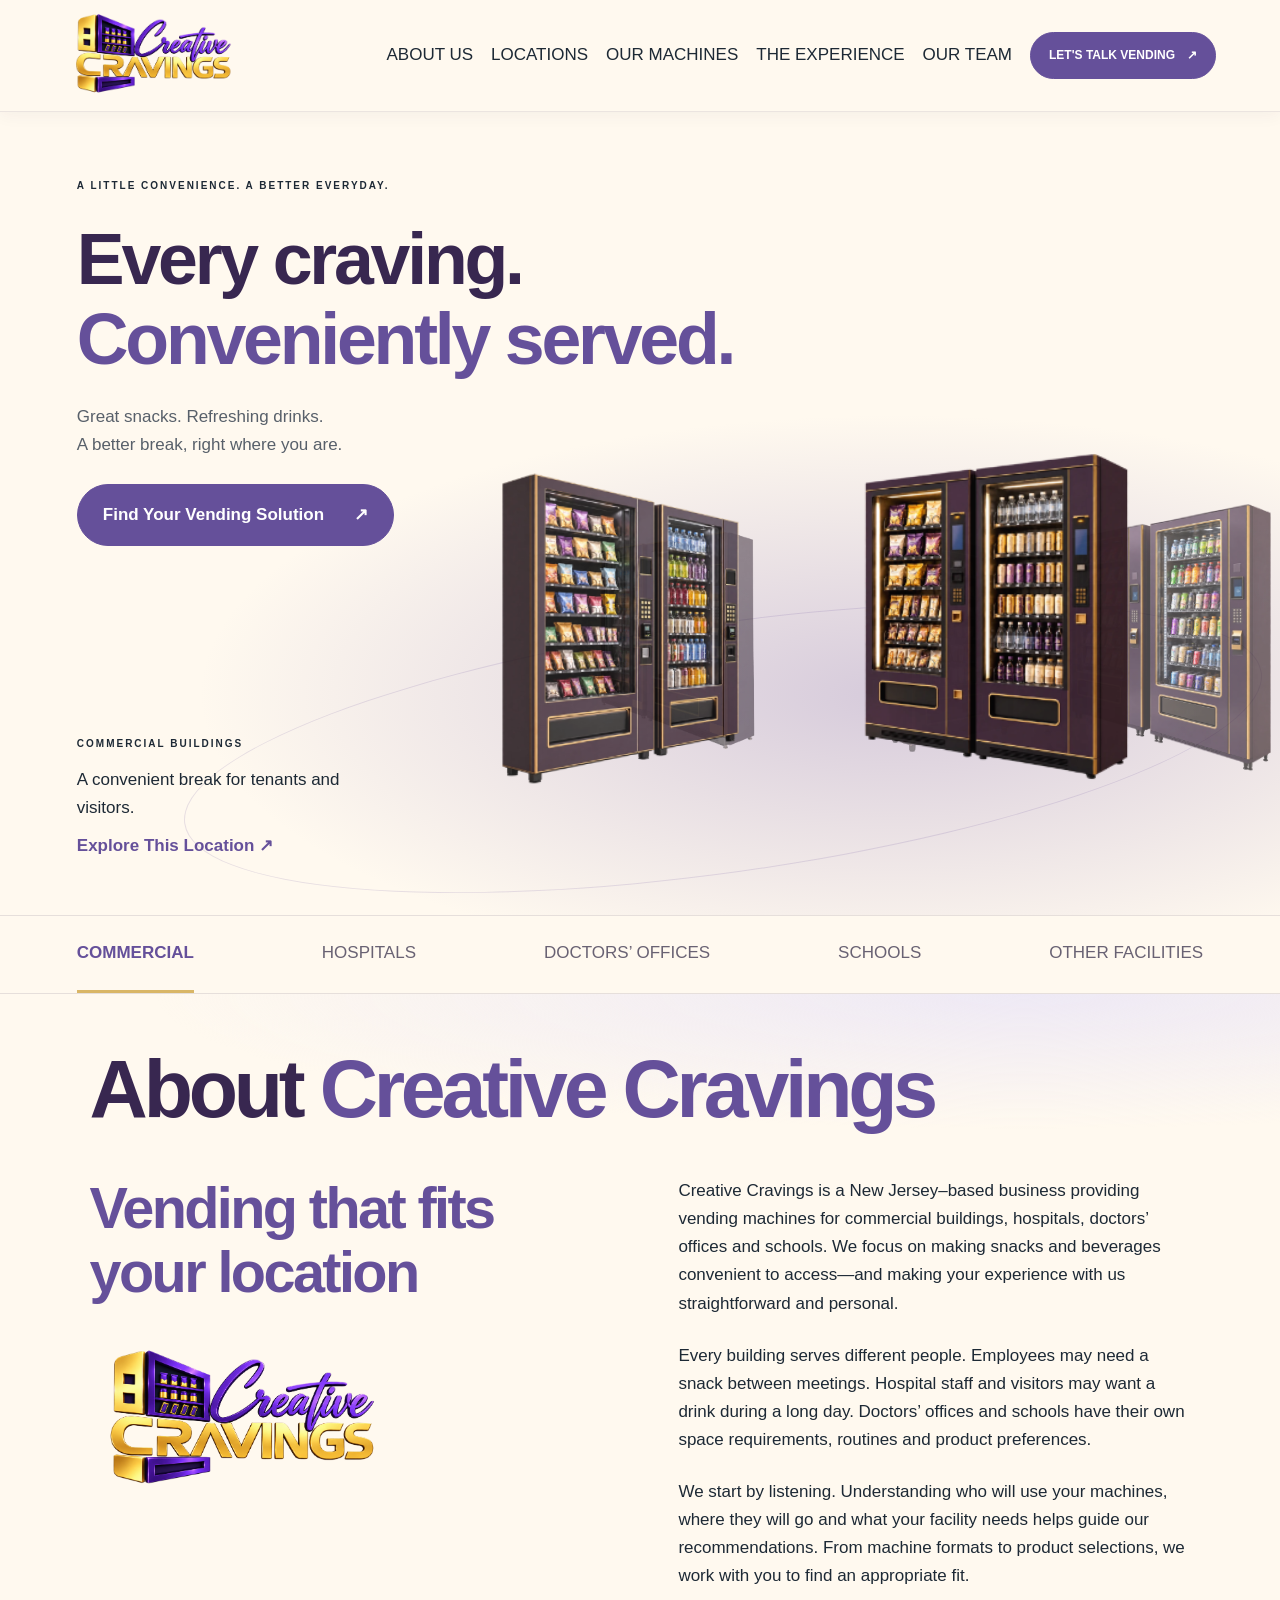
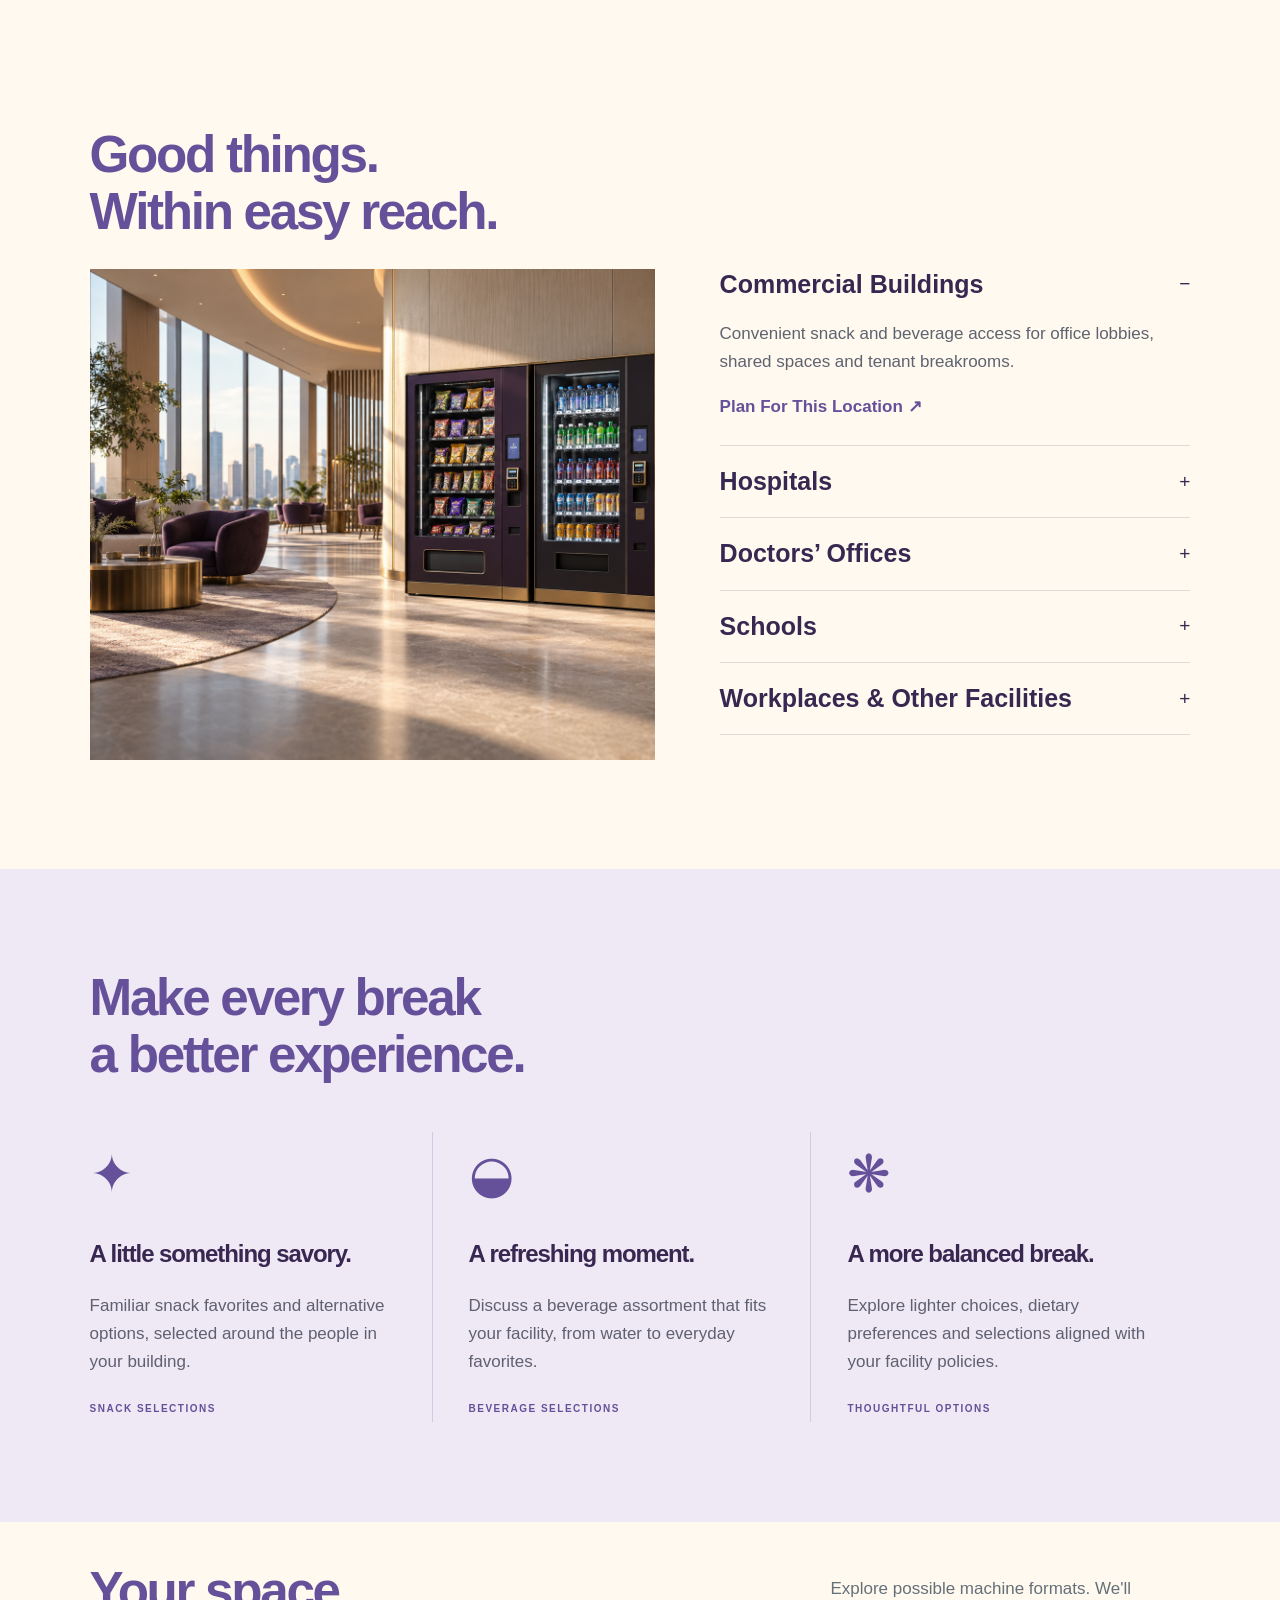
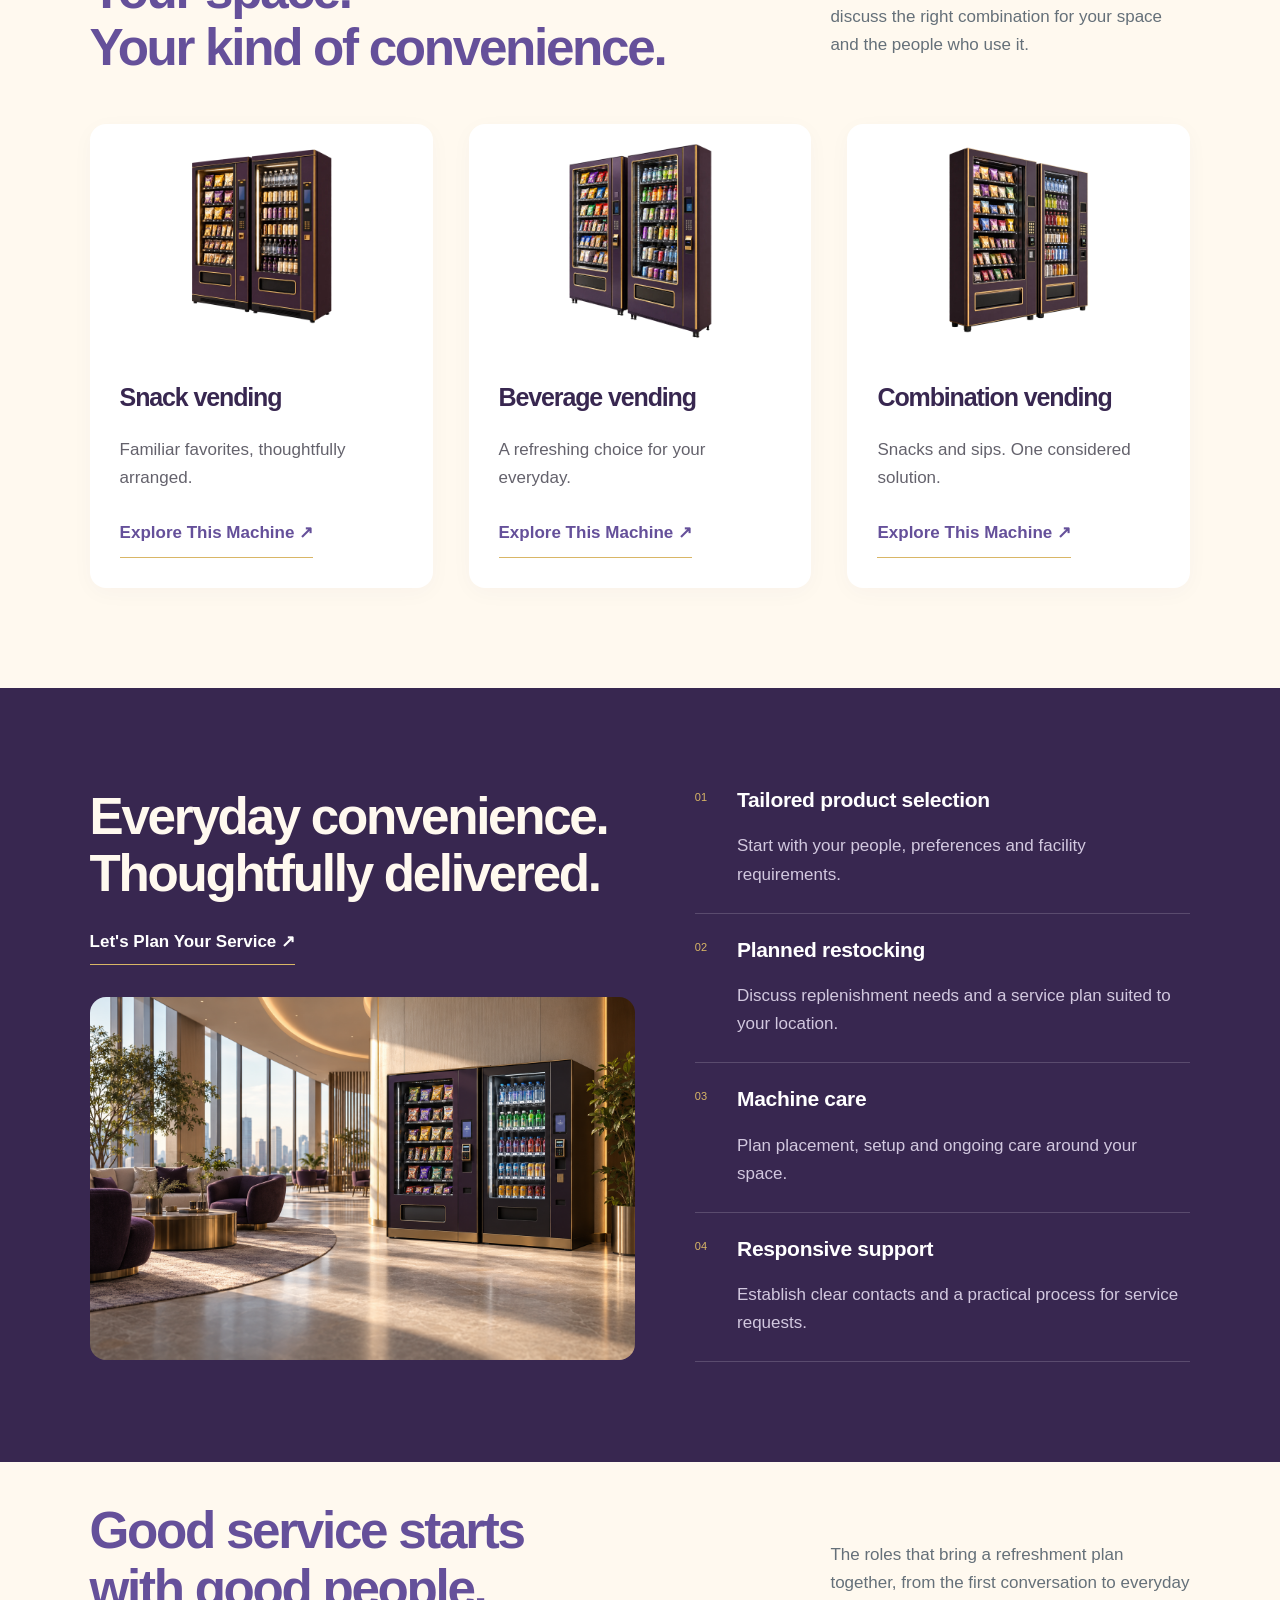
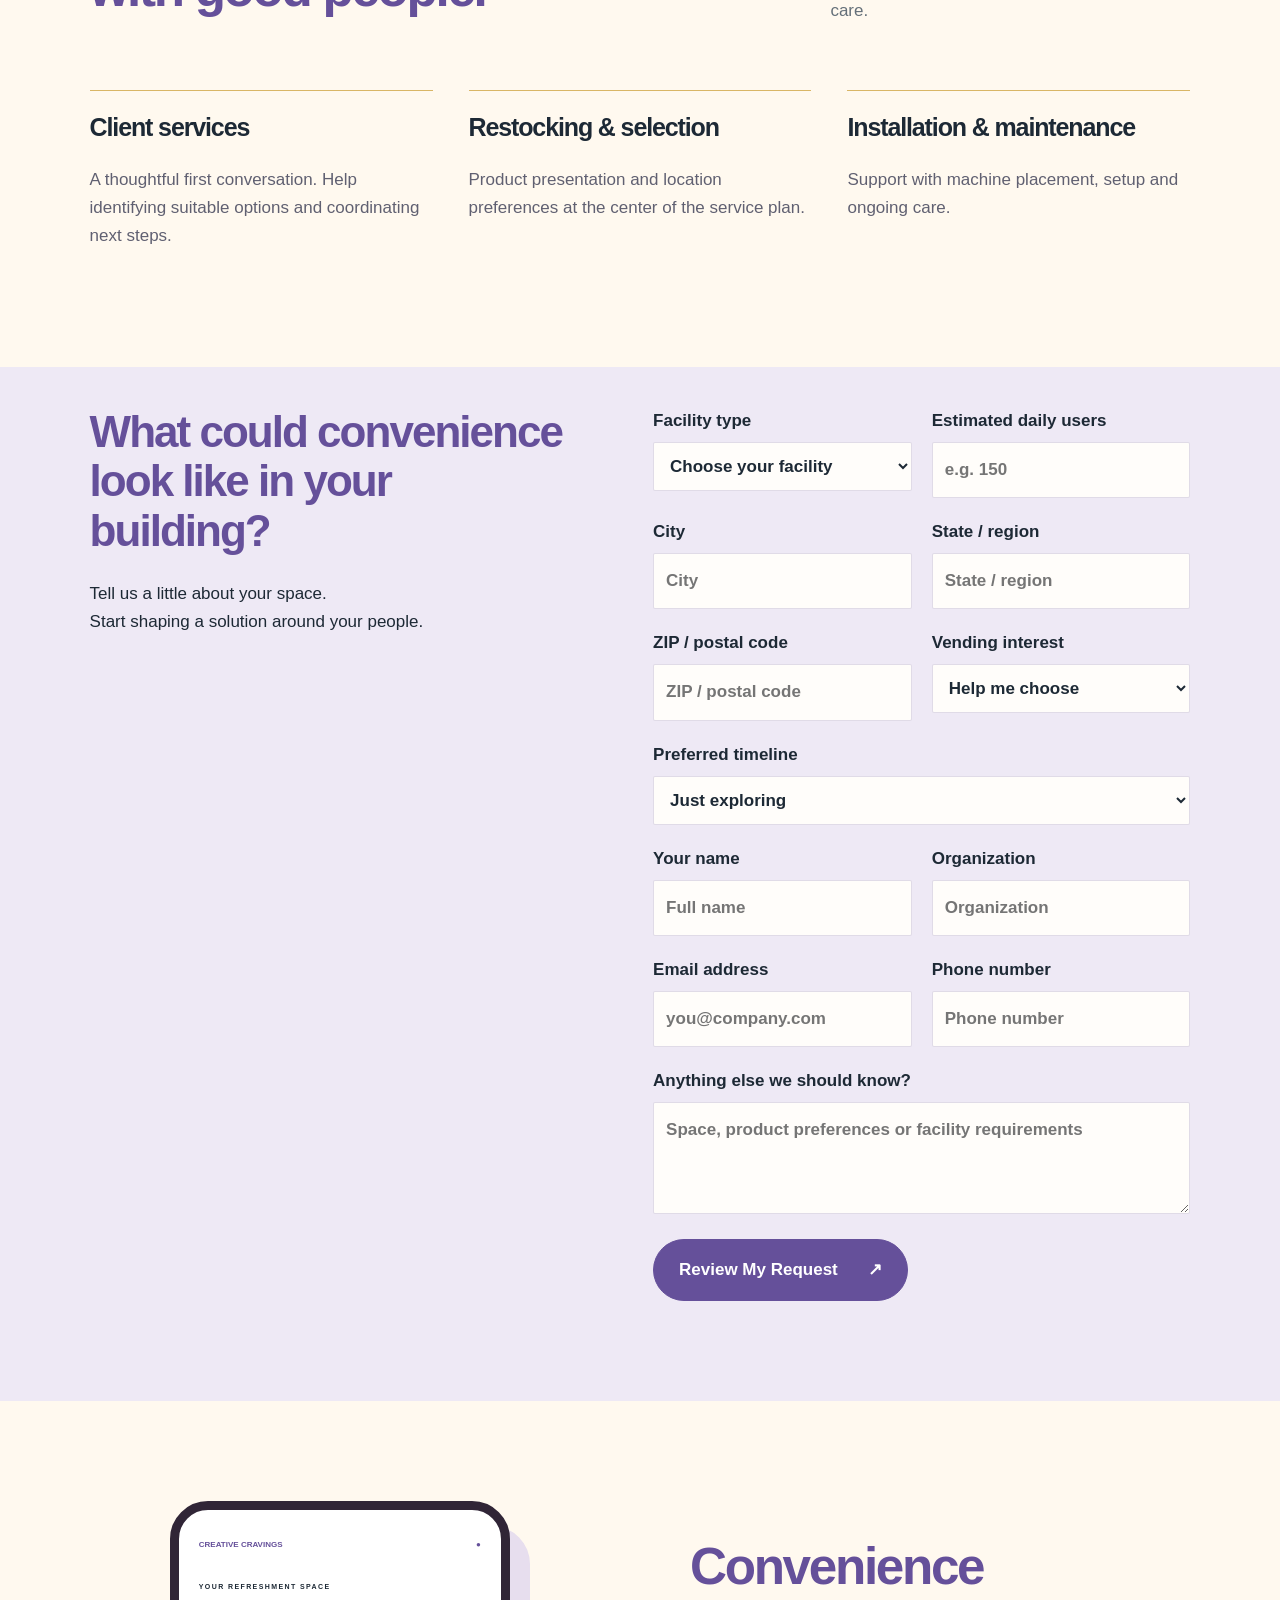
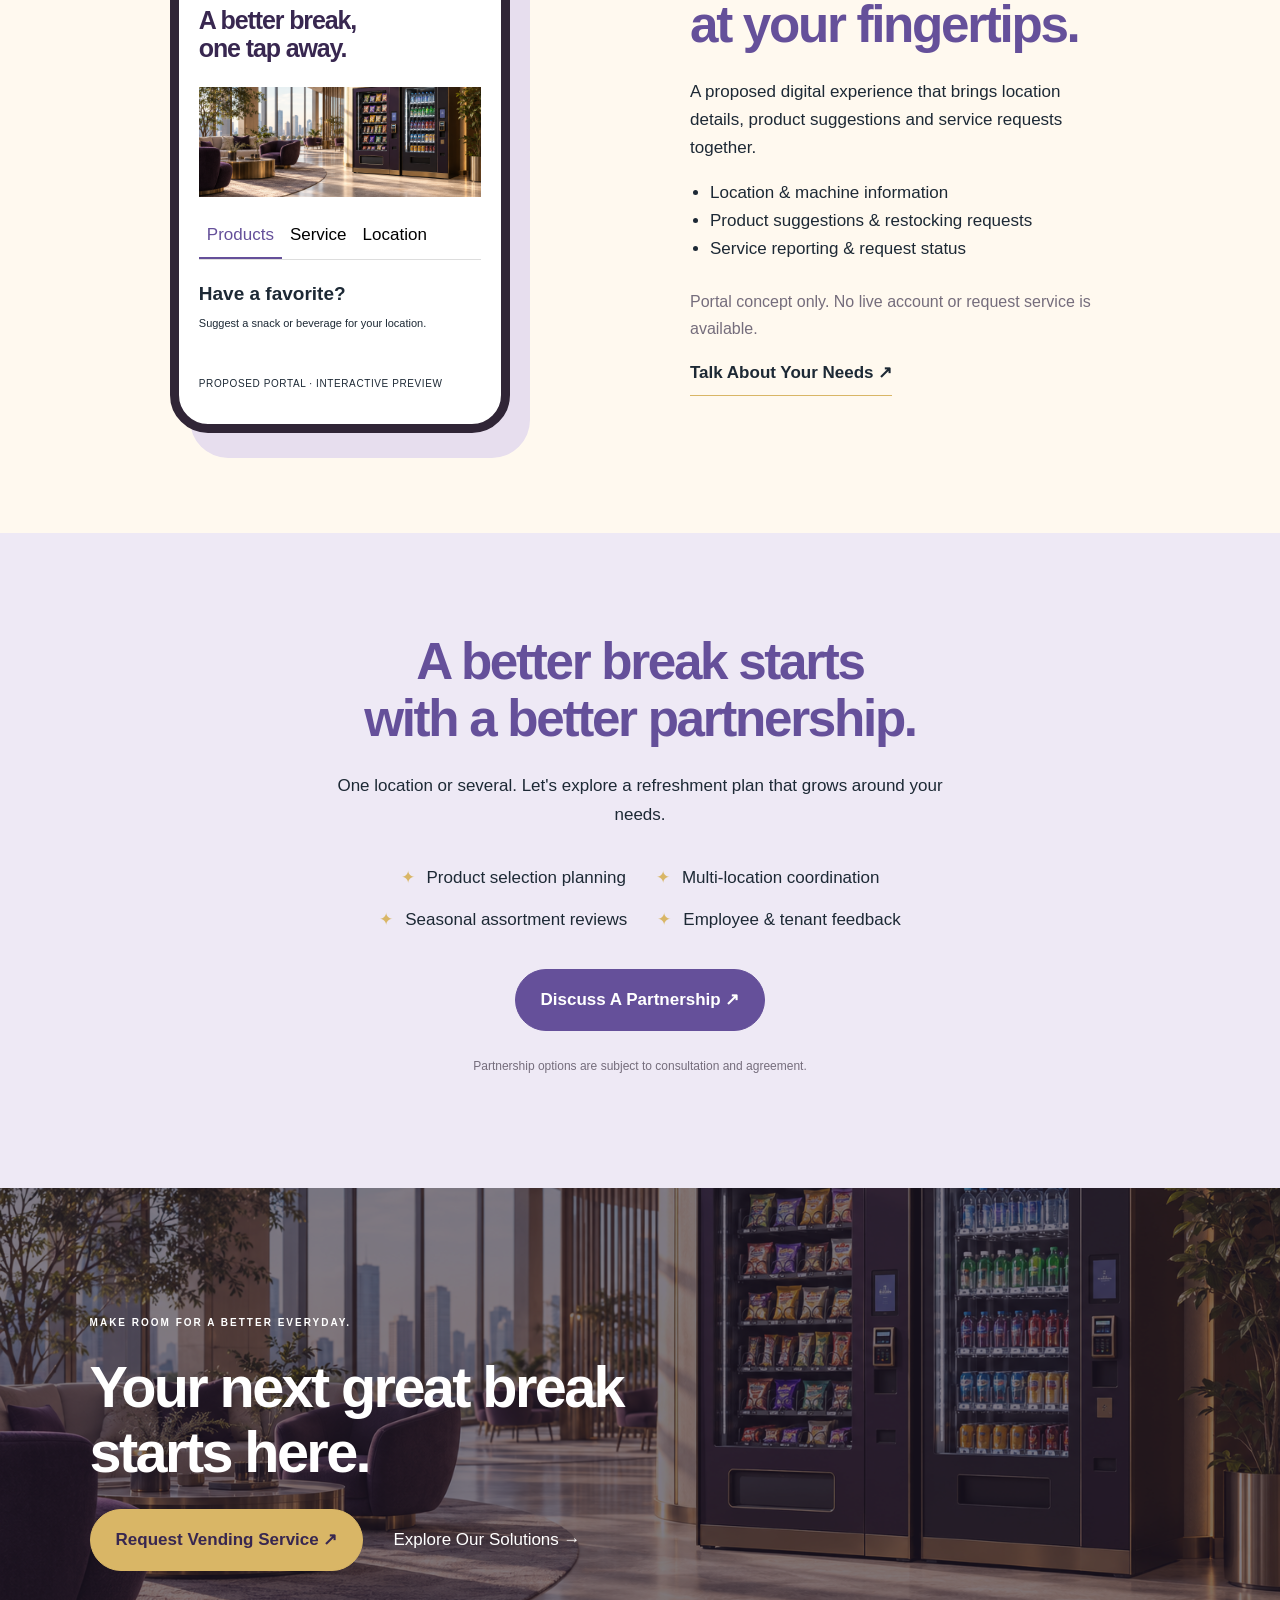
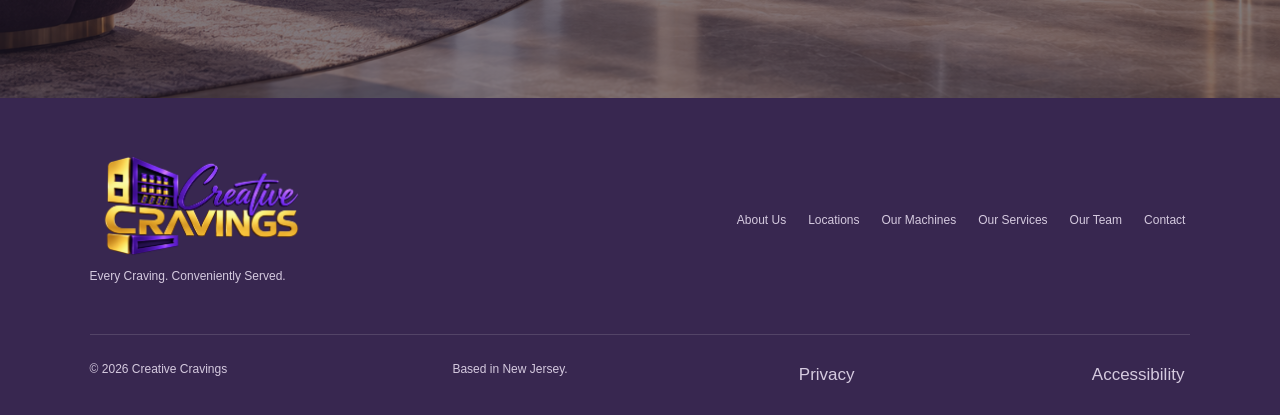
==== commit 26a71686: "Capitalize main navigation menu labels" ====
--- a/index.html
+++ b/index.html
@@ -1,6 +1,6 @@
 <!DOCTYPE html>
 <html lang="en"><head><meta content="text/html; charset=utf-8" http-equiv="Content-Type"/><meta content="width=device-width,initial-scale=1" name="viewport"/><meta content="Creative Cravings — thoughtfully presented vending solutions for commercial buildings, hospitals, doctors’ offices, schools and workplaces." name="description"/><meta content="#382750" name="theme-color"/><title>Creative Cravings | Every Craving. Conveniently Served.</title><link href="style.css" rel="stylesheet"/></head><body>
-<a class="skip" href="#main">Skip to content</a><header><a aria-label="Creative Cravings home" class="brand" href="#"><img alt="Creative Cravings" height="88" src="assets/logo.png" width="176"/></a><button aria-controls="nav" aria-expanded="false" class="menu" id="menu">Menu ☰</button><nav id="nav"><a href="#about">About us</a><a href="#locations">Locations</a><a href="#machines">Our machines</a><a href="#experience">The experience</a><a href="#team">Our team</a><a class="button small" href="#consultation">Let's talk vending <span>↗</span></a></nav></header>
+<a class="skip" href="#main">Skip to content</a><header><a aria-label="Creative Cravings home" class="brand" href="#"><img alt="Creative Cravings" height="88" src="assets/logo.png" width="176"/></a><button aria-controls="nav" aria-expanded="false" class="menu" id="menu">Menu ☰</button><nav id="nav"><a href="#about">ABOUT US</a><a href="#locations">LOCATIONS</a><a href="#machines">OUR MACHINES</a><a href="#experience">THE EXPERIENCE</a><a href="#team">OUR TEAM</a><a class="button small" href="#consultation">LET'S TALK VENDING <span>↗</span></a></nav></header>
 <main id="main"><section aria-labelledby="hero-title" class="hero"><div class="hero-top"><p class="eyebrow">A LITTLE CONVENIENCE. A BETTER EVERYDAY.</p><h1 id="hero-title">Every craving.<br/><span>Conveniently served.</span></h1><p>Great snacks. Refreshing drinks.<br/>A better break, right where you are.</p><a class="button" href="#consultation">Find your vending solution <span>↗</span></a></div><div class="hero-stage"><div class="orbit-line"></div><div aria-label="Vending locations. Use left and right arrows or swipe to explore." aria-roledescription="carousel" id="viewport" role="region" tabindex="0"><div class="auto-spinning" id="carousel"><div class="scene" style="transform: translate3d(253.946px, -23.1444px, -225.015px) rotateY(-26.8321deg); opacity: 0.6; z-index: 71;"><img alt="Illustrative vending installation for commercial buildings" class="hero-photo" draggable="false" fetchpriority="high" height="1200" src="assets/hero-commercial-transparent.webp" width="800"/></div><div class="scene" style="transform: translate3d(6.44309px, -35.9947px, -349.948px) rotateY(-0.680779deg); opacity: 0.28; z-index: 0;"><img alt="Illustrative vending installation for hospitals" class="hero-photo" draggable="false" height="1200" loading="eager" src="assets/hero-hospital-transparent.webp" width="800"/></div><div class="scene" style="transform: translate3d(-249.964px, -23.9769px, -233.109px) rotateY(26.4113deg); opacity: 0.6; z-index: 67;"><img alt="Illustrative vending installation for doctors’ offices" class="hero-photo" draggable="false" height="1200" loading="eager" src="assets/hero-practice-transparent.webp" width="800"/></div><div class="scene" style="transform: translate3d(-160.93px, -3.69924px, -35.9648px) rotateY(17.0039deg); opacity: 1; z-index: 179;"><img alt="Illustrative vending installation for schools" class="hero-photo" draggable="false" height="1200" loading="eager" src="assets/hero-school-transparent.webp" width="800"/></div><div class="scene" style="transform: translate3d(150.504px, -3.18476px, -30.9629px) rotateY(-15.9024deg); opacity: 1; z-index: 182;"><img alt="Illustrative vending installation for workplaces &amp; other facilities" class="hero-photo" draggable="false" height="1200" loading="eager" src="assets/hero-workplace-transparent.webp" width="800"/></div></div></div><div class="facility-copy"><span class="eyebrow" id="facility-kicker">EVERYDAY BREAKROOM ESSENTIALS</span><p id="facility-text">Make the everyday pause a little more convenient.</p><a href="#location-4" id="facility-cta">Explore this location ↗</a></div></div><div aria-label="Choose facility" class="facility-tabs" id="facility-tabs"><button aria-controls="location-body-0">Commercial</button><button aria-controls="location-body-1">Hospitals</button><button aria-controls="location-body-2">Doctors’ offices</button><button aria-controls="location-body-3">Schools</button><button aria-controls="location-body-4">Other facilities</button></div></section>
 <section class="about-reference" id="about" aria-labelledby="about-title"><div class="about-reference-top"><h2 id="about-title"><span>About</span> Creative Cravings</h2></div><div class="about-reference-bottom"><div class="about-reference-left"><h2>Vending that fits<br/>your location</h2><img src="assets/logo.png" alt="Creative Cravings logo" loading="lazy"/></div><div class="about-reference-right"><p>Creative Cravings is a New Jersey–based business providing vending machines for commercial buildings, hospitals, doctors’ offices and schools. We focus on making snacks and beverages convenient to access—and making your experience with us straightforward and personal.</p><p>Every building serves different people. Employees may need a snack between meetings. Hospital staff and visitors may want a drink during a long day. Doctors’ offices and schools have their own space requirements, routines and product preferences.</p><p>We start by listening. Understanding who will use your machines, where they will go and what your facility needs helps guide our recommendations. From machine formats to product selections, we work with you to find an appropriate fit.</p></div></div></section><section class="section" id="locations"><div class="section-heading"><div><h2>Good things.<br/>Within easy reach.</h2></div></div><div class="location-layout"><figure class="location-photo"><img alt="Illustrative purple vending machines in a bright contemporary workplace lounge" loading="lazy" src="assets/lounge.png"/></figure><div class="location-list" id="location-list"><article id="location-0"><h3 style="margin:0"><button aria-controls="location-body-0" aria-expanded="true">Commercial buildings<span>−</span></button></h3><div class="location-body" id="location-body-0"><p>Convenient snack and beverage access for office lobbies, shared spaces and tenant breakrooms. Discuss placement, daily foot traffic and the selection your building needs.</p><a data-facility="0" href="#consultation">Plan for this location ↗</a></div></article><article id="location-1"><h3 style="margin:0"><button aria-controls="location-body-1" aria-expanded="false">Hospitals<span>+</span></button></h3></article><article id="location-2"><h3 style="margin:0"><button aria-controls="location-body-2" aria-expanded="false">Doctors’ offices<span>+</span></button></h3></article><article id="location-3"><h3 style="margin:0"><button aria-controls="location-body-3" aria-expanded="false">Schools<span>+</span></button></h3></article><article id="location-4"><h3 style="margin:0"><button aria-controls="location-body-4" aria-expanded="false">Workplaces &amp; other facilities<span>+</span></button></h3></article></div></div></section>
 <section class="section choices"><h2>Make every break<br/>a better experience.</h2><div class="choice-grid"><article><span class="choice-icon">✦</span><h3>A little something savory.</h3><p>Familiar snack favorites and alternative options, selected around the people in your building.</p><span class="tag">SNACK SELECTIONS</span></article><article><span class="choice-icon">◒</span><h3>A refreshing moment.</h3><p>Discuss a beverage assortment that fits your facility, from water to everyday favorites.</p><span class="tag">BEVERAGE SELECTIONS</span></article><article><span class="choice-icon">❋</span><h3>A more balanced break.</h3><p>Explore lighter choices, dietary preferences and selections aligned with your facility policies.</p><span class="tag">THOUGHTFUL OPTIONS</span></article></div></section>
--- a/style.css
+++ b/style.css
@@ -706,3 +706,13 @@
 .about-reference-left h2{margin-bottom:24px}
 .about-reference-left img{width:min(290px,55%)}
 @media(max-width:760px){.about-reference-top{padding-top:38px;padding-bottom:12px}.about-reference-intro-grid{grid-template-columns:1fr;gap:10px}.about-reference-bottom{padding-top:12px;padding-bottom:45px}.about-reference-left img{width:220px}}
+
+/* Final About Us: heading and logo left, all three paragraphs right */
+.about-reference-top{padding-top:52px;padding-bottom:20px;border:0}
+.about-reference-top h2{margin:0}
+.about-reference-bottom{display:grid;grid-template-columns:minmax(0,1fr) minmax(0,1fr);gap:clamp(36px,6vw,95px);align-items:start;padding-top:24px;padding-bottom:72px}
+.about-reference-left h2{margin:0 0 34px}
+.about-reference-left img{width:min(300px,65%);height:auto}
+.about-reference-bottom>.about-reference-right{padding:0}
+.about-reference-bottom>.about-reference-right p{font-size:clamp(16px,1.25vw,20px);line-height:1.72;max-width:none;margin:0 0 24px}
+@media(max-width:760px){.about-reference-top{padding-top:40px;padding-bottom:14px}.about-reference-bottom{grid-template-columns:1fr;gap:30px;padding-top:15px;padding-bottom:52px}.about-reference-left h2{margin-bottom:25px}.about-reference-left img{width:230px}}
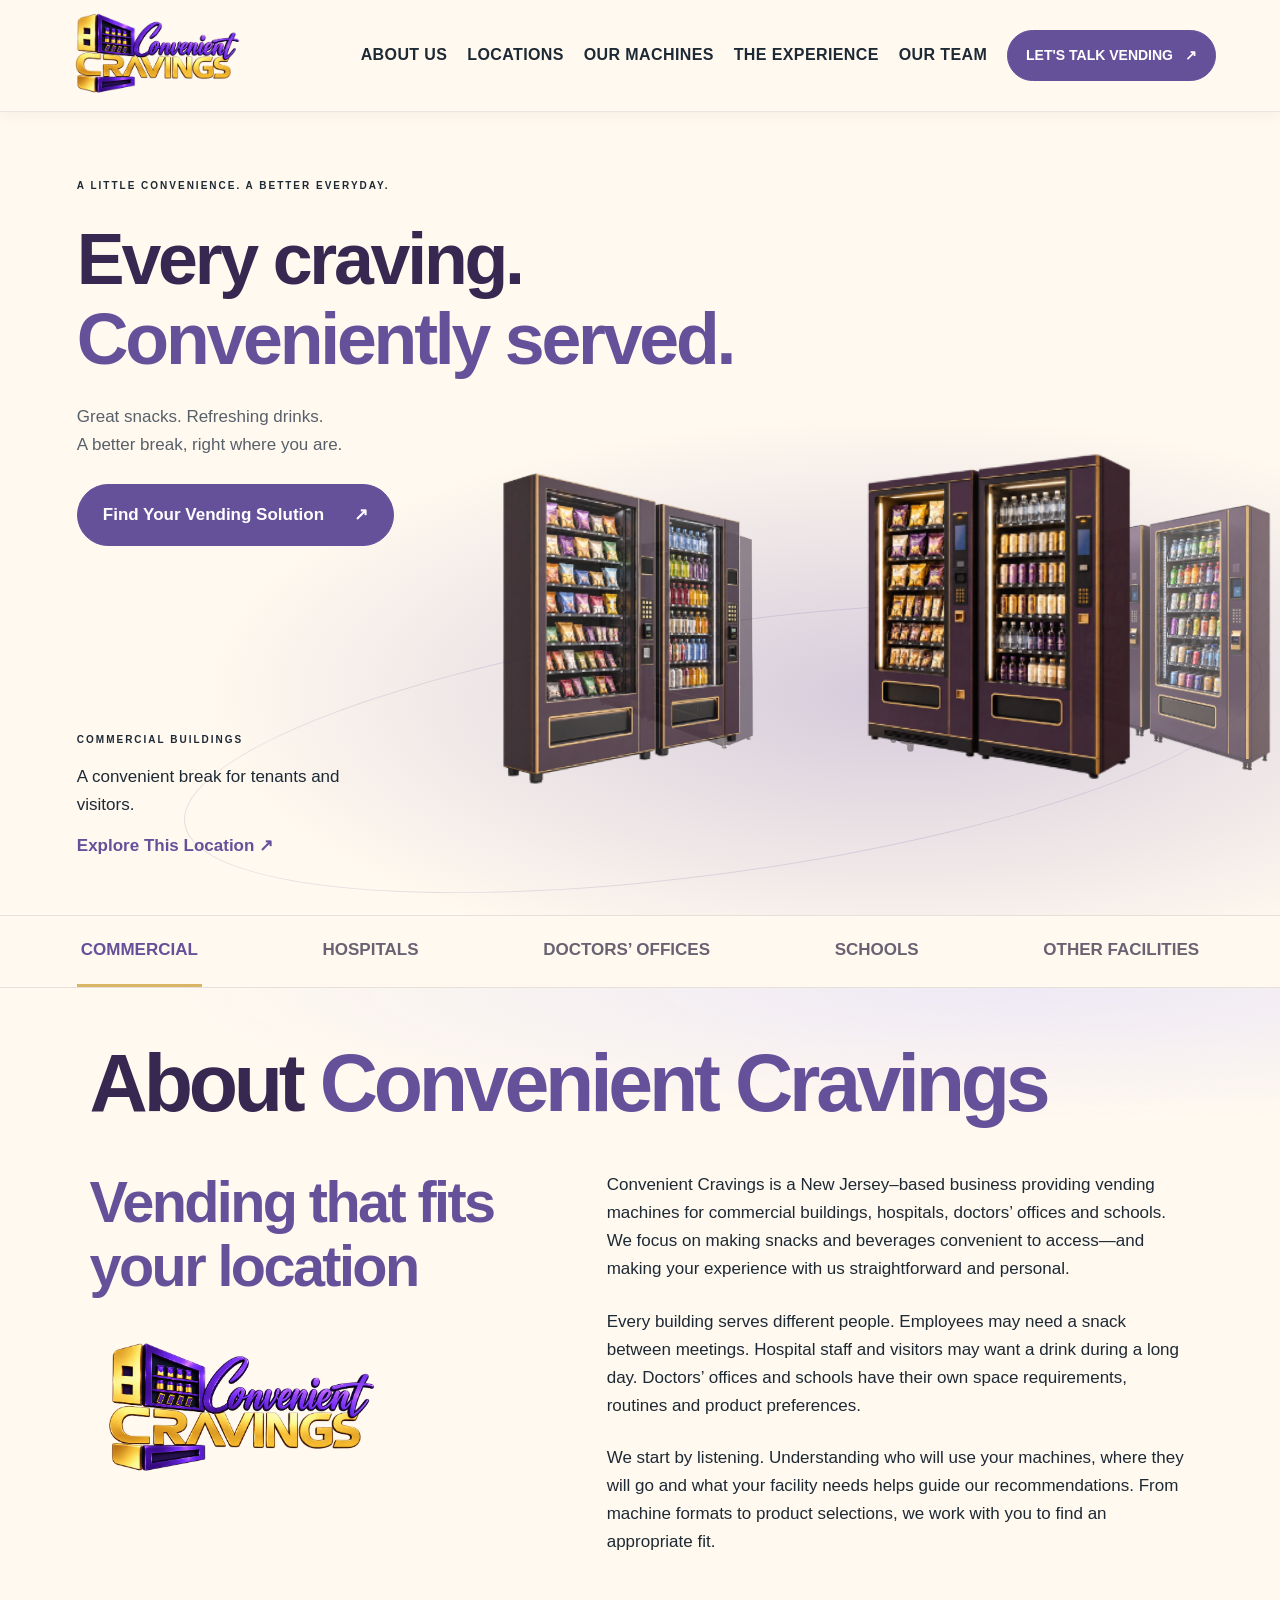
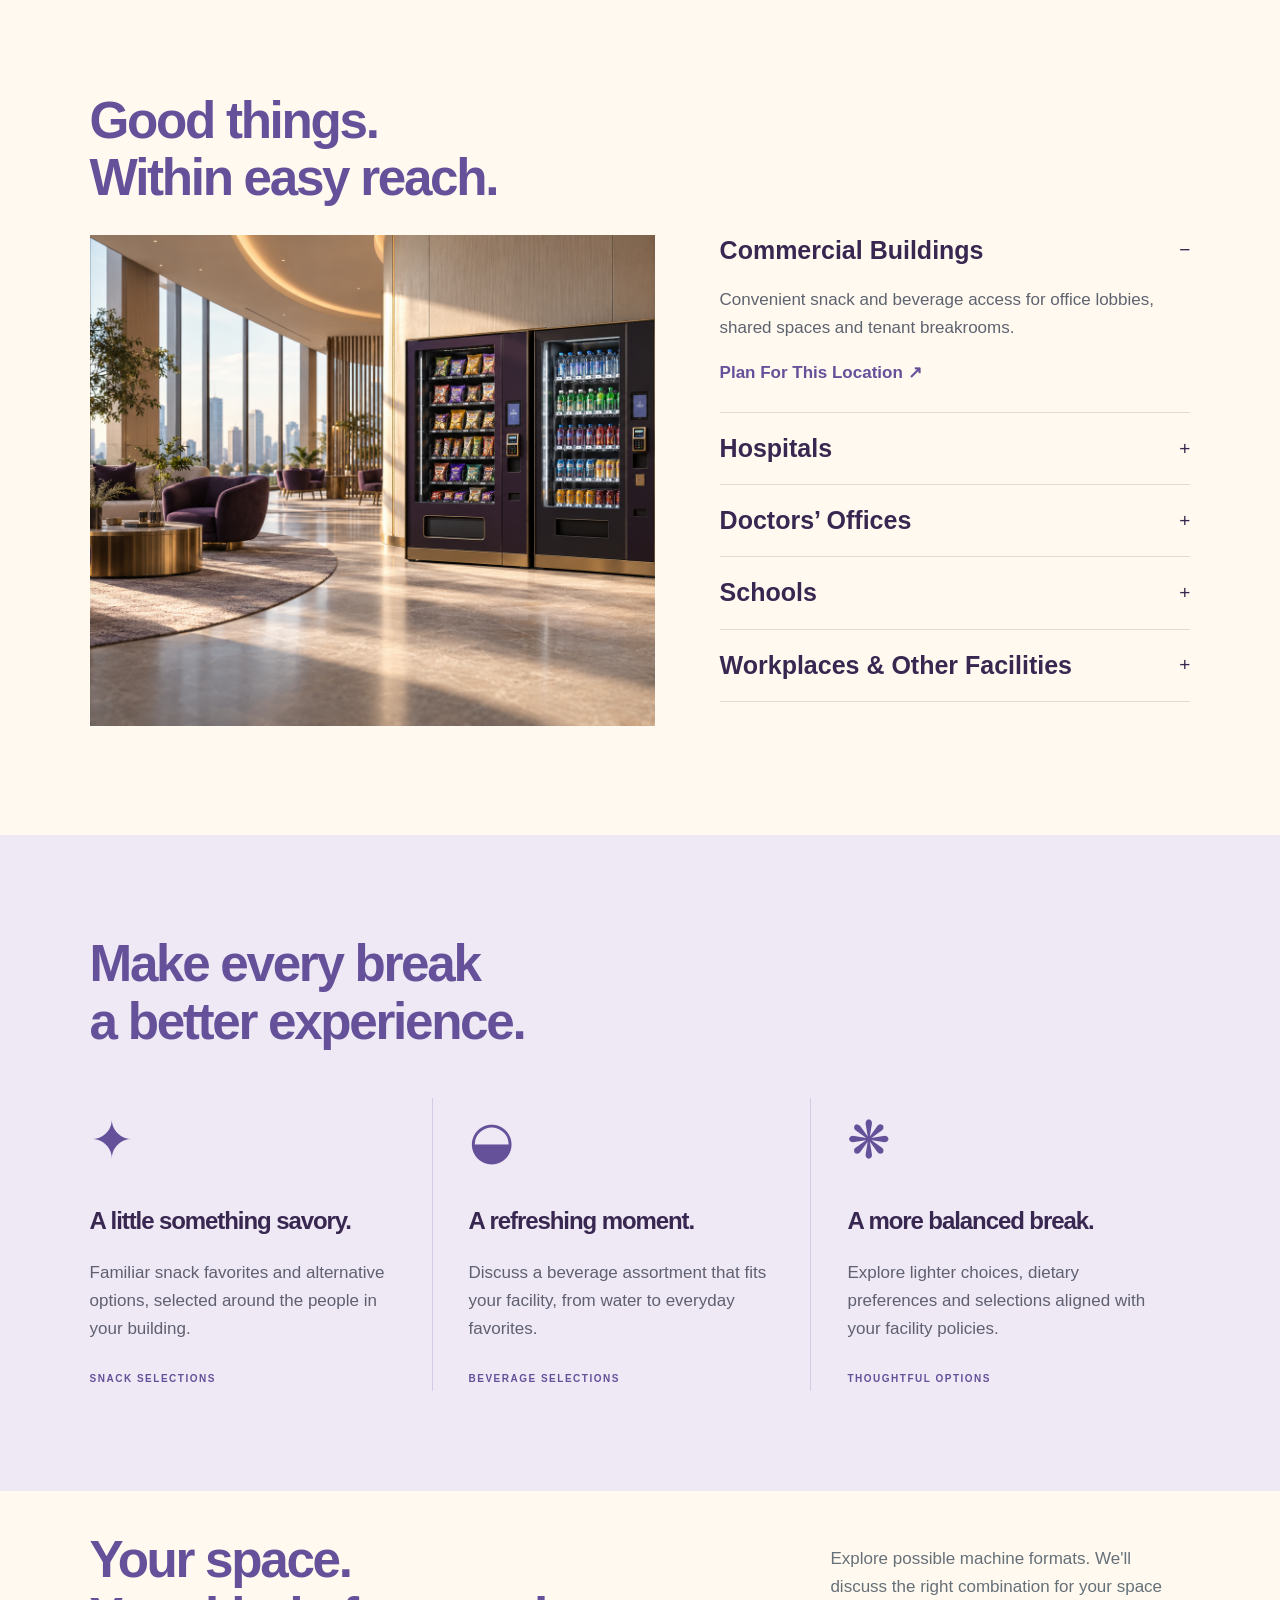
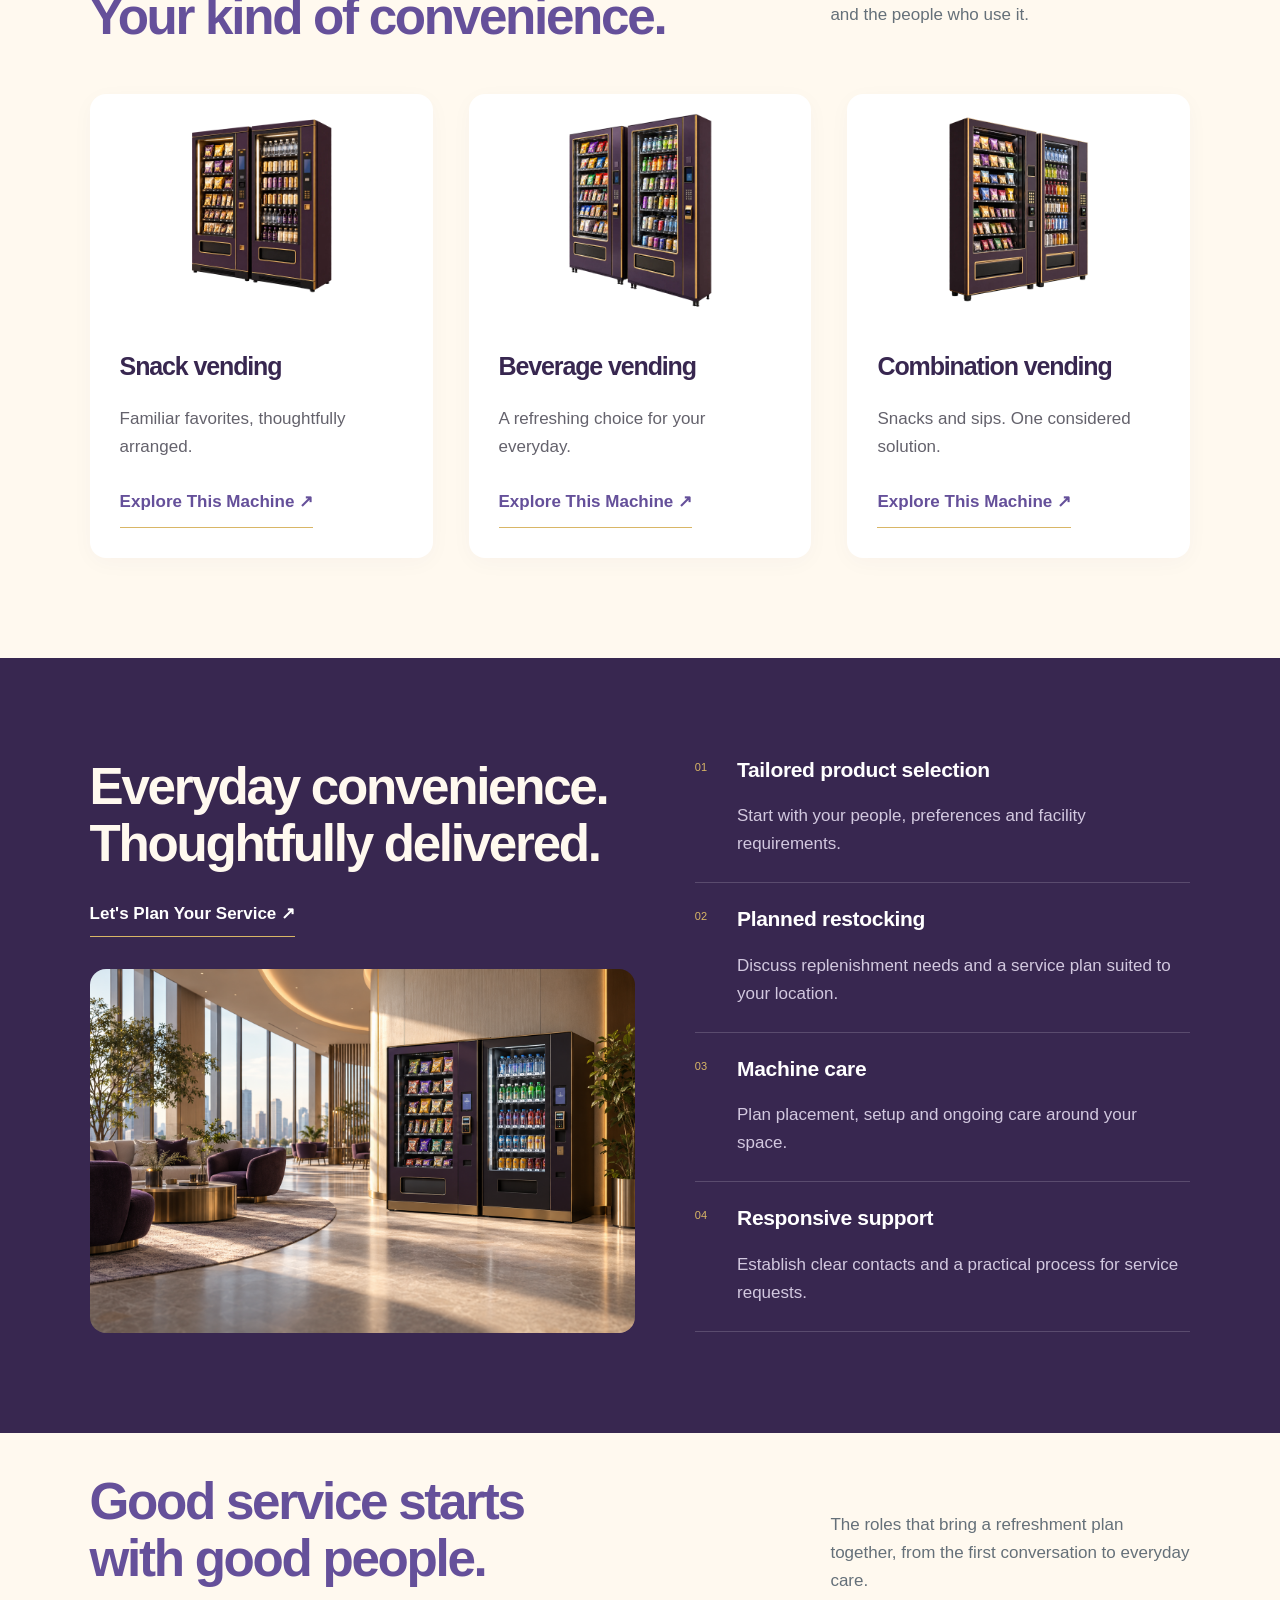
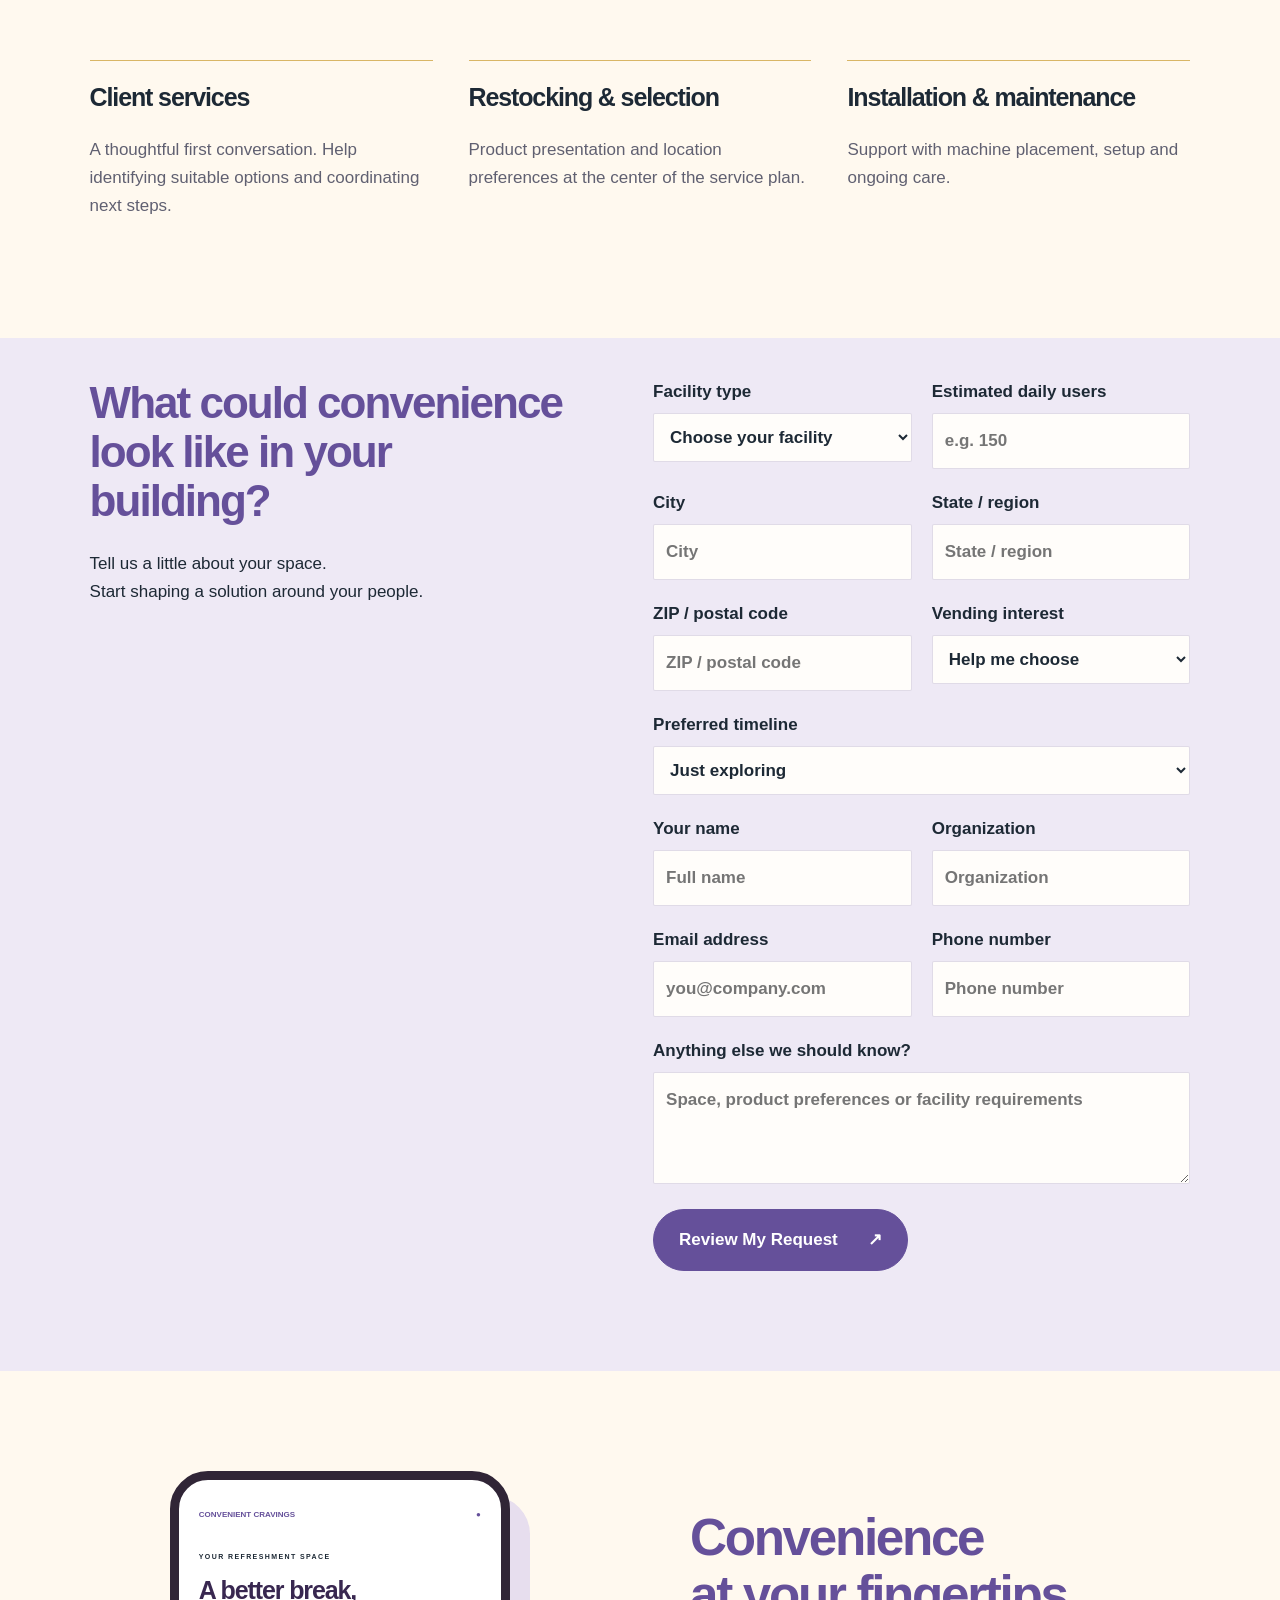
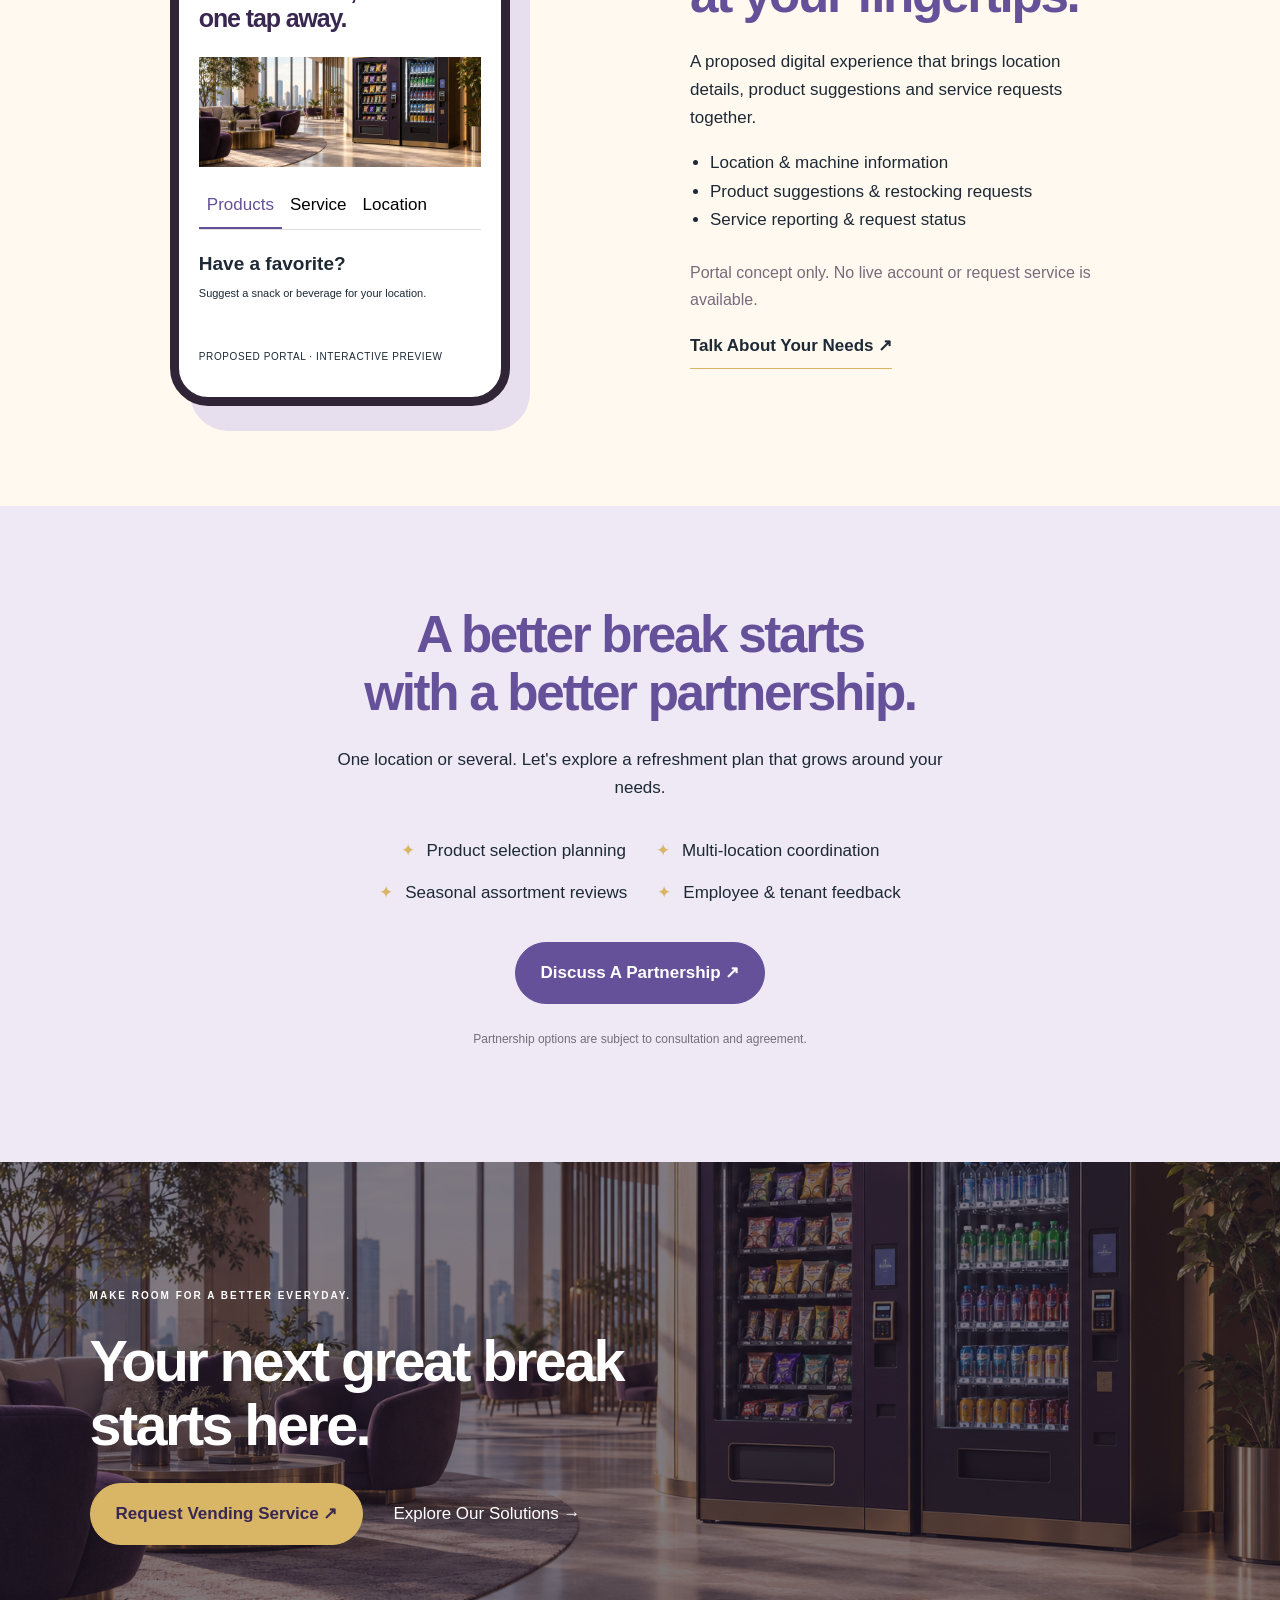
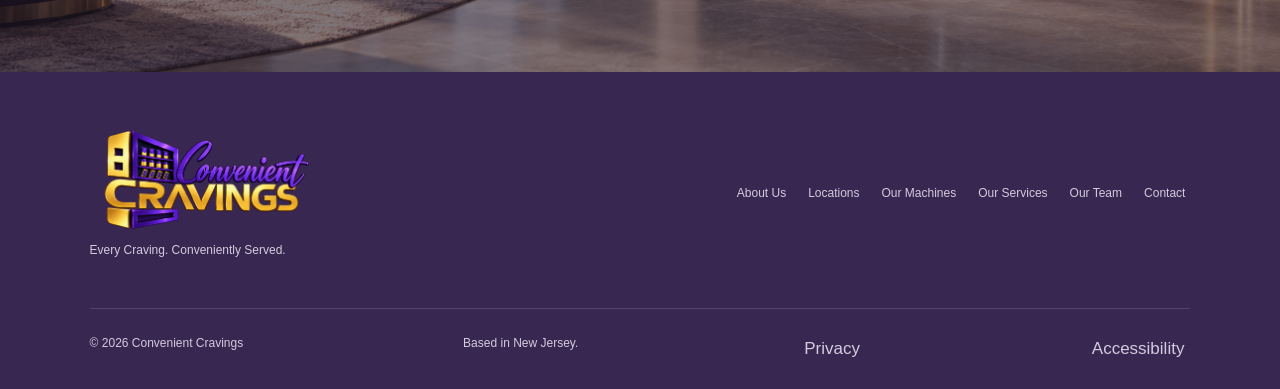
==== commit d8c33b86: "Rename website to Convenient Cravings and update logo" ====
--- a/index.html
+++ b/index.html
@@ -1,16 +1,16 @@
 <!DOCTYPE html>
-<html lang="en"><head><meta content="text/html; charset=utf-8" http-equiv="Content-Type"/><meta content="width=device-width,initial-scale=1" name="viewport"/><meta content="Creative Cravings — thoughtfully presented vending solutions for commercial buildings, hospitals, doctors’ offices, schools and workplaces." name="description"/><meta content="#382750" name="theme-color"/><title>Creative Cravings | Every Craving. Conveniently Served.</title><link href="style.css" rel="stylesheet"/></head><body>
-<a class="skip" href="#main">Skip to content</a><header><a aria-label="Creative Cravings home" class="brand" href="#"><img alt="Creative Cravings" height="88" src="assets/logo.png" width="176"/></a><button aria-controls="nav" aria-expanded="false" class="menu" id="menu">Menu ☰</button><nav id="nav"><a href="#about">ABOUT US</a><a href="#locations">LOCATIONS</a><a href="#machines">OUR MACHINES</a><a href="#experience">THE EXPERIENCE</a><a href="#team">OUR TEAM</a><a class="button small" href="#consultation">LET'S TALK VENDING <span>↗</span></a></nav></header>
+<html lang="en"><head><meta content="text/html; charset=utf-8" http-equiv="Content-Type"/><meta content="width=device-width,initial-scale=1" name="viewport"/><meta content="Convenient Cravings — thoughtfully presented vending solutions for commercial buildings, hospitals, doctors’ offices, schools and workplaces." name="description"/><meta content="#382750" name="theme-color"/><title>Convenient Cravings | Every Craving. Conveniently Served.</title><link href="style.css" rel="stylesheet"/></head><body>
+<a class="skip" href="#main">Skip to content</a><header><a aria-label="Convenient Cravings home" class="brand" href="#"><img alt="Convenient Cravings" height="88" src="assets/logo.png?v=convenient-cravings" width="176"/></a><button aria-controls="nav" aria-expanded="false" class="menu" id="menu">Menu ☰</button><nav id="nav"><a href="#about">ABOUT US</a><a href="#locations">LOCATIONS</a><a href="#machines">OUR MACHINES</a><a href="#experience">THE EXPERIENCE</a><a href="#team">OUR TEAM</a><a class="button small" href="#consultation">LET'S TALK VENDING <span>↗</span></a></nav></header>
 <main id="main"><section aria-labelledby="hero-title" class="hero"><div class="hero-top"><p class="eyebrow">A LITTLE CONVENIENCE. A BETTER EVERYDAY.</p><h1 id="hero-title">Every craving.<br/><span>Conveniently served.</span></h1><p>Great snacks. Refreshing drinks.<br/>A better break, right where you are.</p><a class="button" href="#consultation">Find your vending solution <span>↗</span></a></div><div class="hero-stage"><div class="orbit-line"></div><div aria-label="Vending locations. Use left and right arrows or swipe to explore." aria-roledescription="carousel" id="viewport" role="region" tabindex="0"><div class="auto-spinning" id="carousel"><div class="scene" style="transform: translate3d(253.946px, -23.1444px, -225.015px) rotateY(-26.8321deg); opacity: 0.6; z-index: 71;"><img alt="Illustrative vending installation for commercial buildings" class="hero-photo" draggable="false" fetchpriority="high" height="1200" src="assets/hero-commercial-transparent.webp" width="800"/></div><div class="scene" style="transform: translate3d(6.44309px, -35.9947px, -349.948px) rotateY(-0.680779deg); opacity: 0.28; z-index: 0;"><img alt="Illustrative vending installation for hospitals" class="hero-photo" draggable="false" height="1200" loading="eager" src="assets/hero-hospital-transparent.webp" width="800"/></div><div class="scene" style="transform: translate3d(-249.964px, -23.9769px, -233.109px) rotateY(26.4113deg); opacity: 0.6; z-index: 67;"><img alt="Illustrative vending installation for doctors’ offices" class="hero-photo" draggable="false" height="1200" loading="eager" src="assets/hero-practice-transparent.webp" width="800"/></div><div class="scene" style="transform: translate3d(-160.93px, -3.69924px, -35.9648px) rotateY(17.0039deg); opacity: 1; z-index: 179;"><img alt="Illustrative vending installation for schools" class="hero-photo" draggable="false" height="1200" loading="eager" src="assets/hero-school-transparent.webp" width="800"/></div><div class="scene" style="transform: translate3d(150.504px, -3.18476px, -30.9629px) rotateY(-15.9024deg); opacity: 1; z-index: 182;"><img alt="Illustrative vending installation for workplaces &amp; other facilities" class="hero-photo" draggable="false" height="1200" loading="eager" src="assets/hero-workplace-transparent.webp" width="800"/></div></div></div><div class="facility-copy"><span class="eyebrow" id="facility-kicker">EVERYDAY BREAKROOM ESSENTIALS</span><p id="facility-text">Make the everyday pause a little more convenient.</p><a href="#location-4" id="facility-cta">Explore this location ↗</a></div></div><div aria-label="Choose facility" class="facility-tabs" id="facility-tabs"><button aria-controls="location-body-0">Commercial</button><button aria-controls="location-body-1">Hospitals</button><button aria-controls="location-body-2">Doctors’ offices</button><button aria-controls="location-body-3">Schools</button><button aria-controls="location-body-4">Other facilities</button></div></section>
-<section class="about-reference" id="about" aria-labelledby="about-title"><div class="about-reference-top"><h2 id="about-title"><span>About</span> Creative Cravings</h2></div><div class="about-reference-bottom"><div class="about-reference-left"><h2>Vending that fits<br/>your location</h2><img src="assets/logo.png" alt="Creative Cravings logo" loading="lazy"/></div><div class="about-reference-right"><p>Creative Cravings is a New Jersey–based business providing vending machines for commercial buildings, hospitals, doctors’ offices and schools. We focus on making snacks and beverages convenient to access—and making your experience with us straightforward and personal.</p><p>Every building serves different people. Employees may need a snack between meetings. Hospital staff and visitors may want a drink during a long day. Doctors’ offices and schools have their own space requirements, routines and product preferences.</p><p>We start by listening. Understanding who will use your machines, where they will go and what your facility needs helps guide our recommendations. From machine formats to product selections, we work with you to find an appropriate fit.</p></div></div></section><section class="section" id="locations"><div class="section-heading"><div><h2>Good things.<br/>Within easy reach.</h2></div></div><div class="location-layout"><figure class="location-photo"><img alt="Illustrative purple vending machines in a bright contemporary workplace lounge" loading="lazy" src="assets/lounge.png"/></figure><div class="location-list" id="location-list"><article id="location-0"><h3 style="margin:0"><button aria-controls="location-body-0" aria-expanded="true">Commercial buildings<span>−</span></button></h3><div class="location-body" id="location-body-0"><p>Convenient snack and beverage access for office lobbies, shared spaces and tenant breakrooms. Discuss placement, daily foot traffic and the selection your building needs.</p><a data-facility="0" href="#consultation">Plan for this location ↗</a></div></article><article id="location-1"><h3 style="margin:0"><button aria-controls="location-body-1" aria-expanded="false">Hospitals<span>+</span></button></h3></article><article id="location-2"><h3 style="margin:0"><button aria-controls="location-body-2" aria-expanded="false">Doctors’ offices<span>+</span></button></h3></article><article id="location-3"><h3 style="margin:0"><button aria-controls="location-body-3" aria-expanded="false">Schools<span>+</span></button></h3></article><article id="location-4"><h3 style="margin:0"><button aria-controls="location-body-4" aria-expanded="false">Workplaces &amp; other facilities<span>+</span></button></h3></article></div></div></section>
+<section class="about-reference" id="about" aria-labelledby="about-title"><div class="about-reference-top"><h2 id="about-title"><span>About</span> Convenient Cravings</h2></div><div class="about-reference-bottom"><div class="about-reference-left"><h2>Vending that fits<br/>your location</h2><img src="assets/logo.png?v=convenient-cravings" alt="Convenient Cravings logo" loading="lazy"/></div><div class="about-reference-right"><p>Convenient Cravings is a New Jersey–based business providing vending machines for commercial buildings, hospitals, doctors’ offices and schools. We focus on making snacks and beverages convenient to access—and making your experience with us straightforward and personal.</p><p>Every building serves different people. Employees may need a snack between meetings. Hospital staff and visitors may want a drink during a long day. Doctors’ offices and schools have their own space requirements, routines and product preferences.</p><p>We start by listening. Understanding who will use your machines, where they will go and what your facility needs helps guide our recommendations. From machine formats to product selections, we work with you to find an appropriate fit.</p></div></div></section><section class="section" id="locations"><div class="section-heading"><div><h2>Good things.<br/>Within easy reach.</h2></div></div><div class="location-layout"><figure class="location-photo"><img alt="Illustrative purple vending machines in a bright contemporary workplace lounge" loading="lazy" src="assets/lounge.png"/></figure><div class="location-list" id="location-list"><article id="location-0"><h3 style="margin:0"><button aria-controls="location-body-0" aria-expanded="true">Commercial buildings<span>−</span></button></h3><div class="location-body" id="location-body-0"><p>Convenient snack and beverage access for office lobbies, shared spaces and tenant breakrooms. Discuss placement, daily foot traffic and the selection your building needs.</p><a data-facility="0" href="#consultation">Plan for this location ↗</a></div></article><article id="location-1"><h3 style="margin:0"><button aria-controls="location-body-1" aria-expanded="false">Hospitals<span>+</span></button></h3></article><article id="location-2"><h3 style="margin:0"><button aria-controls="location-body-2" aria-expanded="false">Doctors’ offices<span>+</span></button></h3></article><article id="location-3"><h3 style="margin:0"><button aria-controls="location-body-3" aria-expanded="false">Schools<span>+</span></button></h3></article><article id="location-4"><h3 style="margin:0"><button aria-controls="location-body-4" aria-expanded="false">Workplaces &amp; other facilities<span>+</span></button></h3></article></div></div></section>
 <section class="section choices"><h2>Make every break<br/>a better experience.</h2><div class="choice-grid"><article><span class="choice-icon">✦</span><h3>A little something savory.</h3><p>Familiar snack favorites and alternative options, selected around the people in your building.</p><span class="tag">SNACK SELECTIONS</span></article><article><span class="choice-icon">◒</span><h3>A refreshing moment.</h3><p>Discuss a beverage assortment that fits your facility, from water to everyday favorites.</p><span class="tag">BEVERAGE SELECTIONS</span></article><article><span class="choice-icon">❋</span><h3>A more balanced break.</h3><p>Explore lighter choices, dietary preferences and selections aligned with your facility policies.</p><span class="tag">THOUGHTFUL OPTIONS</span></article></div></section>
 <section class="section" id="machines"><div class="section-heading"><div><h2>Your space.<br/>Your kind of convenience.</h2></div><p>Explore possible machine formats. We'll discuss the right combination for your space and the people who use it.</p></div><div class="machine-grid" id="machine-grid"><article class="machine-card" style="--card-delay: 0ms;"><div class="machine-visual"><img alt="Illustrative snack vending machine" class="machine-photo" height="667" loading="lazy" src="assets/hero-commercial-transparent.webp" width="1000"/></div><h3>Snack vending</h3><p>Familiar favorites, thoughtfully arranged.</p><button>Explore this machine ↗</button></article><article class="machine-card" style="--card-delay: 110ms;"><div class="machine-visual"><img alt="Illustrative beverage vending machine" class="machine-photo" height="667" loading="lazy" src="assets/hero-hospital-transparent.webp" width="1000"/></div><h3>Beverage vending</h3><p>A refreshing choice for your everyday.</p><button>Explore this machine ↗</button></article><article class="machine-card" style="--card-delay: 220ms;"><div class="machine-visual"><img alt="Illustrative combination vending machine" class="machine-photo" height="667" loading="lazy" src="assets/hero-workplace-transparent.webp" width="1000"/></div><h3>Combination vending</h3><p>Snacks and sips. One considered solution.</p><button>Explore this machine ↗</button></article></div></section>
 <section class="experience section" id="experience"><div><h2>Everyday convenience.<br/>Thoughtfully delivered.</h2><a class="text-link" href="#consultation">Let's plan your service ↗</a><img alt="Illustration of a woman holding a clipboard and discussing vending options with a male customer" class="service-experience-image" height="800" loading="lazy" src="assets/lounge.png" width="1200"/></div><div class="pillars"><article><span>01</span><div><h3>Tailored product selection</h3><p>Start with your people, preferences and facility requirements.</p></div></article><article><span>02</span><div><h3>Planned restocking</h3><p>Discuss replenishment needs and a service plan suited to your location.</p></div></article><article><span>03</span><div><h3>Machine care</h3><p>Plan placement, setup and ongoing care around your space.</p></div></article><article><span>04</span><div><h3>Responsive support</h3><p>Establish clear contacts and a practical process for service requests.</p></div></article></div></section>
 <section class="section" id="team"><div class="section-heading"><div><h2>Good service starts<br/>with good people.</h2></div><p>The roles that bring a refreshment plan together, from the first conversation to everyday care.</p></div><div class="team-grid"><article><h3>Client services</h3><p>A thoughtful first conversation. Help identifying suitable options and coordinating next steps.</p></article><article><h3>Restocking &amp; selection</h3><p>Product presentation and location preferences at the center of the service plan.</p></article><article><h3>Installation &amp; maintenance</h3><p>Support with machine placement, setup and ongoing care.</p></article></div></section>
 <section class="consultation section" id="consultation"><div class="consultation-intro"><h2>What could convenience<br/>look like in your building?</h2><p>Tell us a little about your space.<br/>Start shaping a solution around your people.</p></div><form id="consultation-form"><div class="form-grid"><label>Facility type<select name="facility" required=""><option value="">Choose your facility</option><option>Commercial building</option><option>Hospital</option><option>Doctor’s office</option><option>School</option><option>Workplace / other</option></select></label><label>Estimated daily users<input max="1000000" min="1" name="users" placeholder="e.g. 150" required="" type="number"/></label><label>City<input autocomplete="address-level2" name="city" placeholder="City" required=""/></label><label>State / region<input autocomplete="address-level1" name="state" placeholder="State / region" required=""/></label><label>ZIP / postal code<input autocomplete="postal-code" name="postal" placeholder="ZIP / postal code" required=""/></label><label>Vending interest<select name="interest" required=""><option>Help me choose</option> <option>Snacks</option><option>Beverages</option><option>Combination</option></select></label><label class="full">Preferred timeline<select name="timeline"><option>Just exploring</option><option>Within 1–3 months</option><option>Within 3–6 months</option><option>More than 6 months</option></select></label><label>Your name<input autocomplete="name" name="name" placeholder="Full name" required=""/></label><label>Organization<input autocomplete="organization" name="organization" placeholder="Organization" required=""/></label><label>Email address<input autocomplete="email" name="email" placeholder="you@company.com" required="" type="email"/></label><label>Phone number<input autocomplete="tel" name="phone" placeholder="Phone number" required="" type="tel"/></label><label class="full">Anything else we should know?<textarea name="notes" placeholder="Space, product preferences or facility requirements" rows="3"></textarea></label></div><button class="button" type="submit">Review my request <span>↗</span></button></form></section>
-<section class="section portal"><div class="phone"><div class="phone-top">CREATIVE CRAVINGS <span>●</span></div><p class="eyebrow">YOUR REFRESHMENT SPACE</p><h3>A better break,<br/>one tap away.</h3><div class="phone-picture"></div><div class="phone-tabs"><button class="active" data-screen="Products">Products</button><button data-screen="Service">Service</button><button data-screen="Location">Location</button></div><div id="phone-content"><h4>Have a favorite?</h4><p>Suggest a snack or beverage for your location.</p></div><small>PROPOSED PORTAL · INTERACTIVE PREVIEW</small></div><div><h2>Convenience<br/>at your fingertips.</h2><p>A proposed digital experience that brings location details, product suggestions and service requests together.</p><ul class="clean-list"><li>Location &amp; machine information</li><li>Product suggestions &amp; restocking requests</li><li>Service reporting &amp; request status</li></ul><p class="note">Portal concept only. No live account or request service is available.</p><a class="text-link" href="#consultation">Talk about your needs ↗</a></div></section>
+<section class="section portal"><div class="phone"><div class="phone-top">CONVENIENT CRAVINGS <span>●</span></div><p class="eyebrow">YOUR REFRESHMENT SPACE</p><h3>A better break,<br/>one tap away.</h3><div class="phone-picture"></div><div class="phone-tabs"><button class="active" data-screen="Products">Products</button><button data-screen="Service">Service</button><button data-screen="Location">Location</button></div><div id="phone-content"><h4>Have a favorite?</h4><p>Suggest a snack or beverage for your location.</p></div><small>PROPOSED PORTAL · INTERACTIVE PREVIEW</small></div><div><h2>Convenience<br/>at your fingertips.</h2><p>A proposed digital experience that brings location details, product suggestions and service requests together.</p><ul class="clean-list"><li>Location &amp; machine information</li><li>Product suggestions &amp; restocking requests</li><li>Service reporting &amp; request status</li></ul><p class="note">Portal concept only. No live account or request service is available.</p><a class="text-link" href="#consultation">Talk about your needs ↗</a></div></section>
 <section class="partners section"><h2>A better break starts<br/>with a better partnership.</h2><p>One location or several. Let's explore a refreshment plan that grows around your needs.</p><div class="partner-options"><span>Product selection planning</span><span>Multi-location coordination</span><span>Seasonal assortment reviews</span><span>Employee &amp; tenant feedback</span></div><a class="button" href="#consultation">Discuss a partnership ↗</a><p class="note">Partnership options are subject to consultation and agreement.</p></section>
 <section class="final-cta"><img alt="Concept of a welcoming lounge with vending machines" loading="lazy" src="assets/lounge.png"/><div><p class="eyebrow">MAKE ROOM FOR A BETTER EVERYDAY.</p><h2>Your next great break<br/>starts here.</h2><a class="button gold" href="#consultation">Request vending service ↗</a><a class="light-link" href="#machines">Explore our solutions →</a></div></section></main>
-<footer><div class="footer-top"><div><img alt="Creative Cravings" height="110" src="assets/logo.png" width="220"/><p>Every Craving. Conveniently Served.</p></div><nav aria-label="Footer"><a href="#about">About Us</a><a href="#locations">Locations</a><a href="#machines">Our Machines</a><a href="#experience">Our Services</a><a href="#team">Our Team</a><a href="#consultation">Contact</a></nav></div><div class="footer-bottom"><span>© <span id="year">2026</span> Creative Cravings</span><span>Based in New Jersey.</span><button data-policy="privacy">Privacy</button><button data-policy="accessibility">Accessibility</button></div></footer>
+<footer><div class="footer-top"><div><img alt="Convenient Cravings" height="110" src="assets/logo.png?v=convenient-cravings" width="220"/><p>Every Craving. Conveniently Served.</p></div><nav aria-label="Footer"><a href="#about">About Us</a><a href="#locations">Locations</a><a href="#machines">Our Machines</a><a href="#experience">Our Services</a><a href="#team">Our Team</a><a href="#consultation">Contact</a></nav></div><div class="footer-bottom"><span>© <span id="year">2026</span> Convenient Cravings</span><span>Based in New Jersey.</span><button data-policy="privacy">Privacy</button><button data-policy="accessibility">Accessibility</button></div></footer>
 <dialog id="detail-dialog"><button aria-label="Close dialog" class="close-dialog">×</button><div id="dialog-content"></div></dialog><iframe height="1" style="position: absolute; top: 0px; left: 0px; border-width: medium; border-style: none; border-color: currentcolor; border-image: none; visibility: hidden;" width="1"></iframe>
 <script src="script.js" defer></script><script src="hero-animation.js" defer></script></body></html>
--- a/style.css
+++ b/style.css
@@ -663,7 +663,7 @@
 /* Continuous carousel: let requestAnimationFrame own transforms without CSS easing */
 #carousel .scene{transition:none!important;backface-visibility:hidden;will-change:transform,opacity}
 
-/* About Creative Cravings */
+/* About Convenient Cravings */
 .about-section{background:var(--lavender);scroll-margin-top:112px}
 .about-layout{display:grid;grid-template-columns:1fr 1fr;gap:clamp(35px,6vw,110px);align-items:start}
 .about-intro h2{margin-bottom:24px}.about-lead{font-size:clamp(19px,2vw,25px);line-height:1.45;color:var(--deep);margin-bottom:30px}
@@ -716,3 +716,18 @@
 .about-reference-bottom>.about-reference-right{padding:0}
 .about-reference-bottom>.about-reference-right p{font-size:clamp(16px,1.25vw,20px);line-height:1.72;max-width:none;margin:0 0 24px}
 @media(max-width:760px){.about-reference-top{padding-top:40px;padding-bottom:14px}.about-reference-bottom{grid-template-columns:1fr;gap:30px;padding-top:15px;padding-bottom:52px}.about-reference-left h2{margin-bottom:25px}.about-reference-left img{width:230px}}
+
+/* Site-wide readable body copy; heading sizes remain unchanged */
+body{font-size:19px}
+nav#nav{font-size:16px;gap:clamp(12px,1.55vw,26px)}
+nav#nav>a:not(.button){font-size:16px;font-weight:700;text-transform:uppercase;letter-spacing:.025em}
+nav#nav .button.small{font-size:14px}
+.facility-tabs button{font-size:15px;font-weight:650;letter-spacing:.035em;padding:20px 4px}
+.location-body,.location-body p{font-size:17px;line-height:1.7}
+.location-body a,.facility-copy a,.machine-card button{font-size:16px}
+.facility-copy p,.section-heading>p,.choice-grid p,.machine-card p,.team-grid p,.consultation p,.experience p{font-size:18px}
+.about-reference-bottom{grid-template-columns:minmax(0,.86fr) minmax(0,1.14fr);column-gap:clamp(45px,6vw,105px)}
+.about-reference-bottom>.about-reference-right p{font-size:19px;line-height:1.72}
+#locations{scroll-margin-top:112px}
+@media(max-width:1050px){nav#nav{gap:12px}nav#nav>a:not(.button){font-size:14px}}
+@media(max-width:760px){body{font-size:17px}.about-reference-bottom{grid-template-columns:1fr}.about-reference-bottom>.about-reference-right p{font-size:18px}.facility-tabs{overflow-x:auto;justify-content:flex-start;gap:25px}.facility-tabs button{white-space:nowrap;flex:0 0 auto;font-size:14px}#locations{scroll-margin-top:85px}}
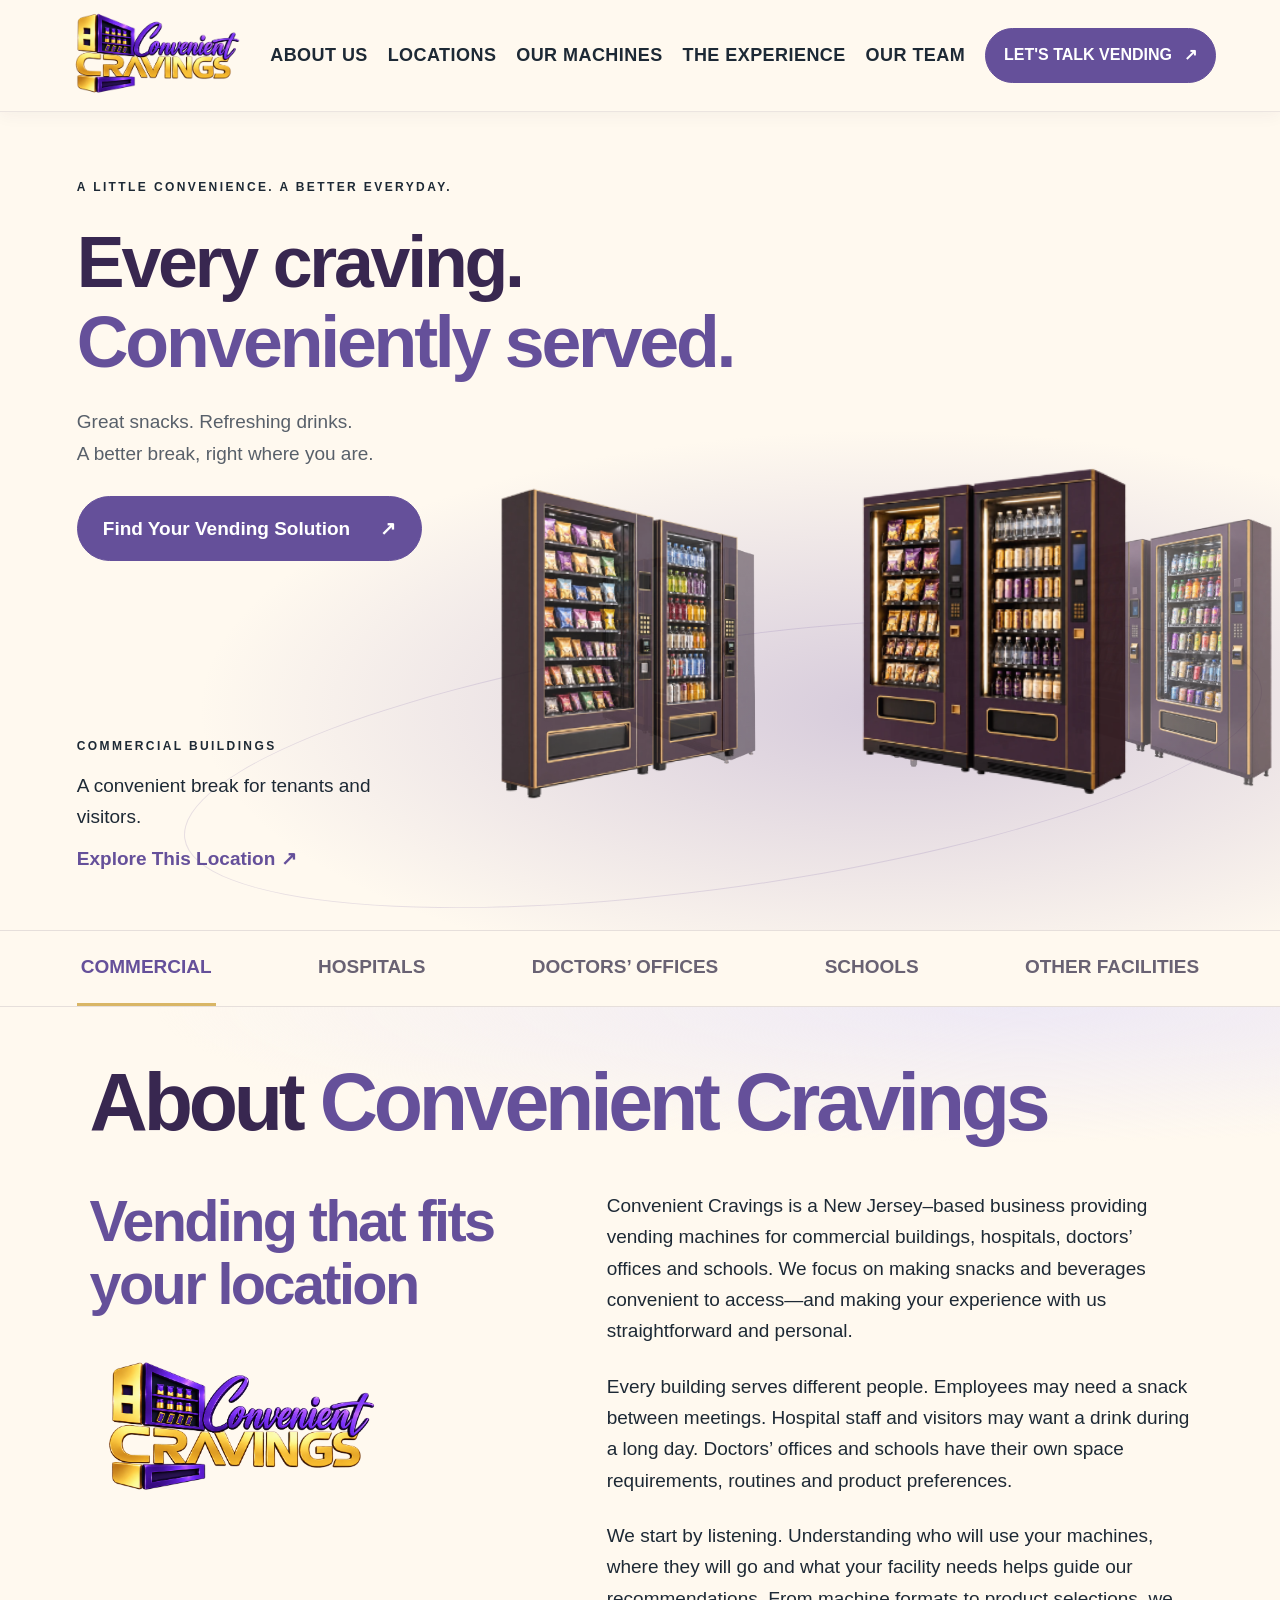
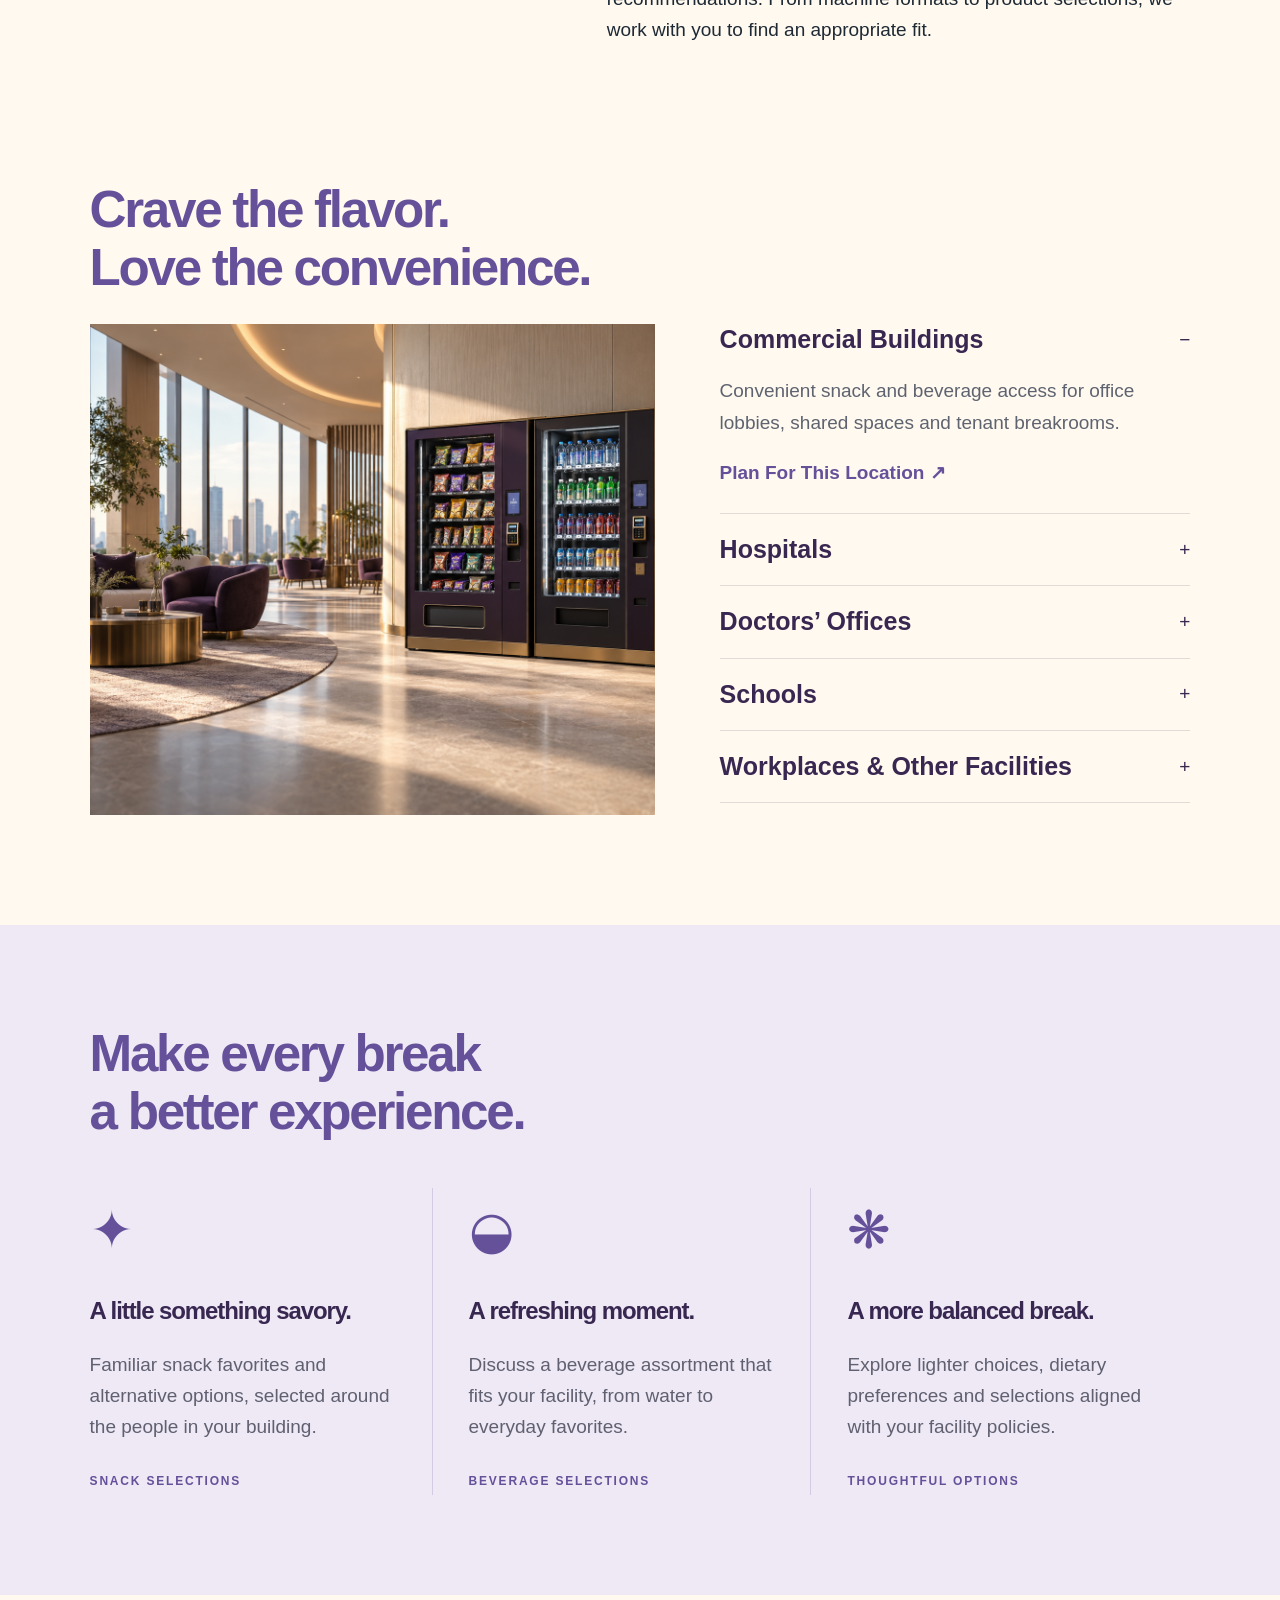
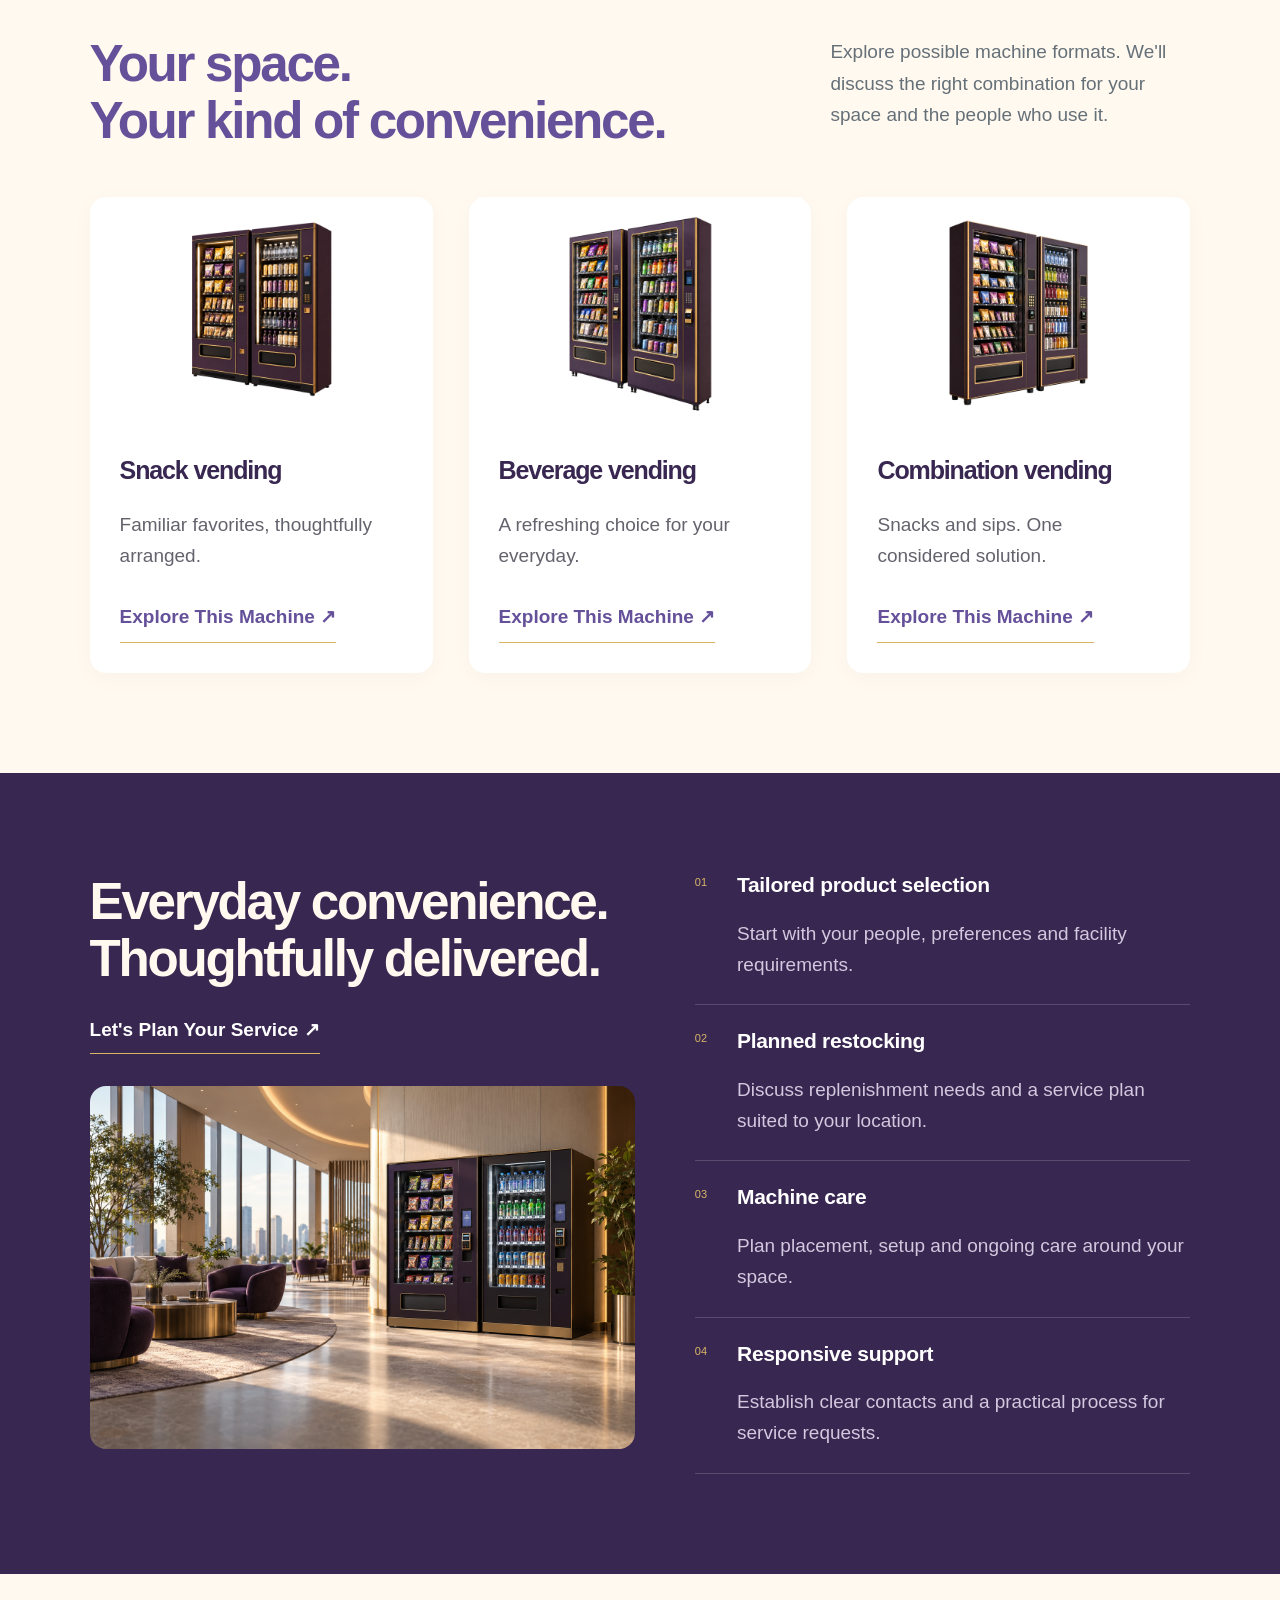
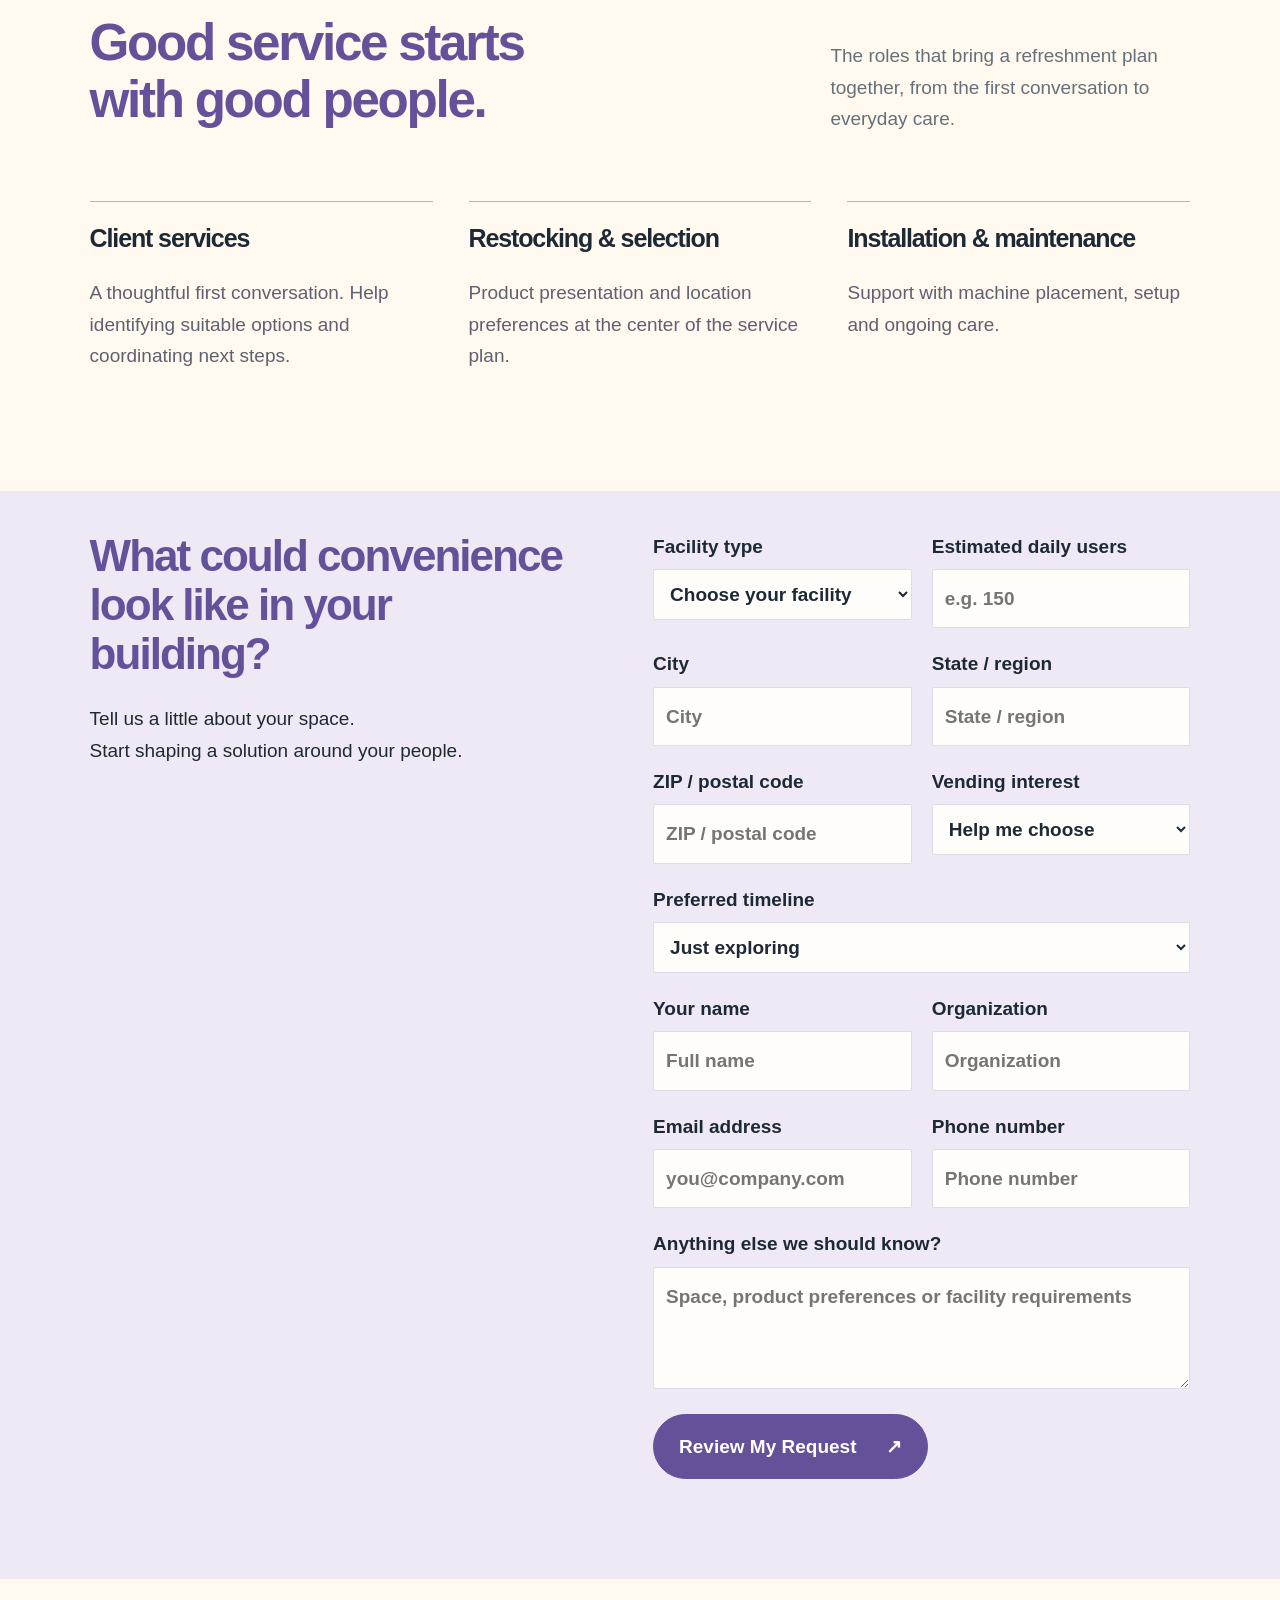
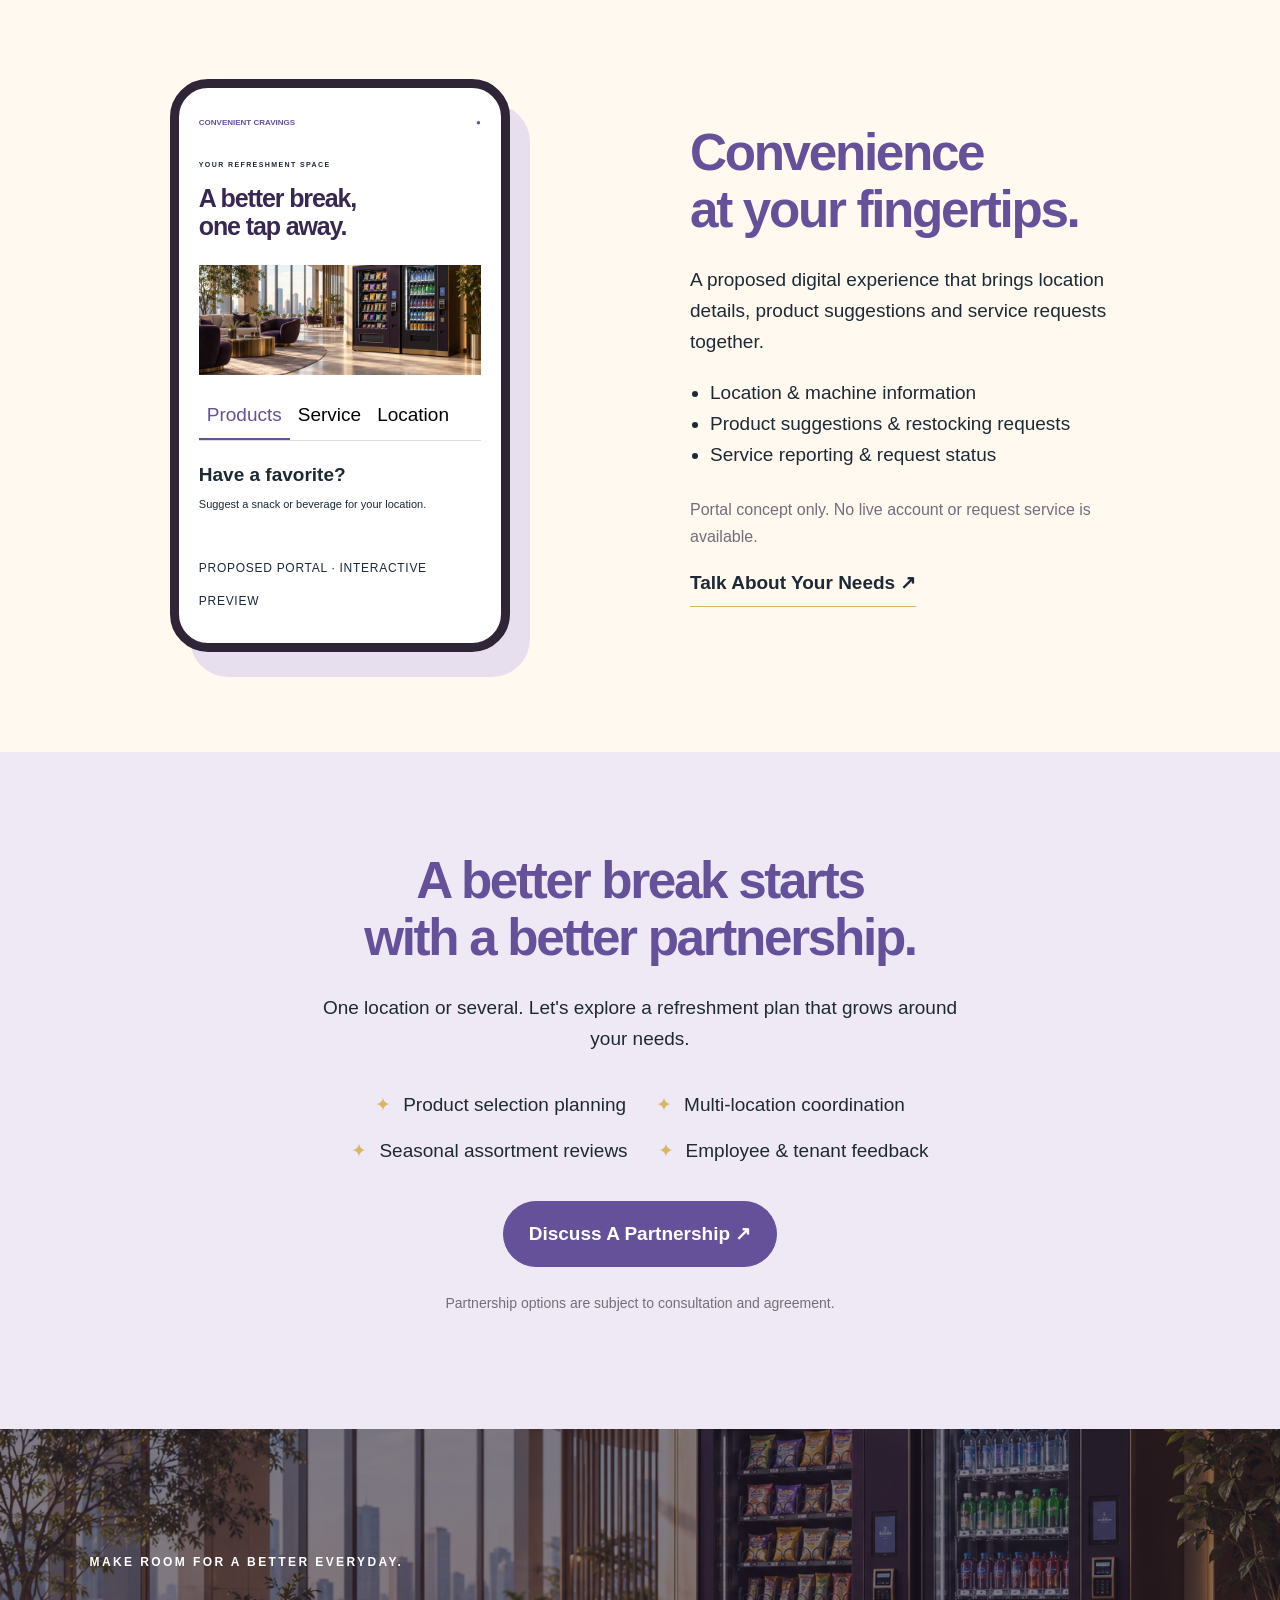
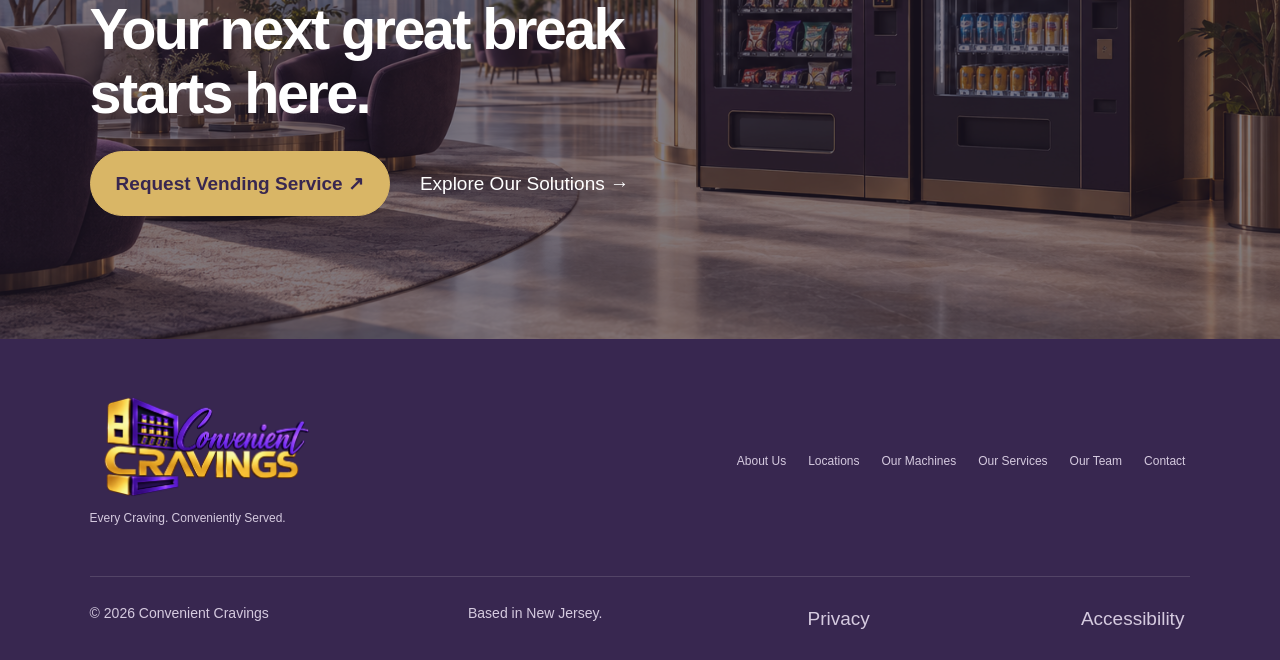
==== commit 21fea67e: "Update locations slogan to Crave the flavor. Love the convenience." ====
--- a/index.html
+++ b/index.html
@@ -2,7 +2,7 @@
 <html lang="en"><head><meta content="text/html; charset=utf-8" http-equiv="Content-Type"/><meta content="width=device-width,initial-scale=1" name="viewport"/><meta content="Convenient Cravings — thoughtfully presented vending solutions for commercial buildings, hospitals, doctors’ offices, schools and workplaces." name="description"/><meta content="#382750" name="theme-color"/><title>Convenient Cravings | Every Craving. Conveniently Served.</title><link href="style.css" rel="stylesheet"/></head><body>
 <a class="skip" href="#main">Skip to content</a><header><a aria-label="Convenient Cravings home" class="brand" href="#"><img alt="Convenient Cravings" height="88" src="assets/logo.png?v=convenient-cravings" width="176"/></a><button aria-controls="nav" aria-expanded="false" class="menu" id="menu">Menu ☰</button><nav id="nav"><a href="#about">ABOUT US</a><a href="#locations">LOCATIONS</a><a href="#machines">OUR MACHINES</a><a href="#experience">THE EXPERIENCE</a><a href="#team">OUR TEAM</a><a class="button small" href="#consultation">LET'S TALK VENDING <span>↗</span></a></nav></header>
 <main id="main"><section aria-labelledby="hero-title" class="hero"><div class="hero-top"><p class="eyebrow">A LITTLE CONVENIENCE. A BETTER EVERYDAY.</p><h1 id="hero-title">Every craving.<br/><span>Conveniently served.</span></h1><p>Great snacks. Refreshing drinks.<br/>A better break, right where you are.</p><a class="button" href="#consultation">Find your vending solution <span>↗</span></a></div><div class="hero-stage"><div class="orbit-line"></div><div aria-label="Vending locations. Use left and right arrows or swipe to explore." aria-roledescription="carousel" id="viewport" role="region" tabindex="0"><div class="auto-spinning" id="carousel"><div class="scene" style="transform: translate3d(253.946px, -23.1444px, -225.015px) rotateY(-26.8321deg); opacity: 0.6; z-index: 71;"><img alt="Illustrative vending installation for commercial buildings" class="hero-photo" draggable="false" fetchpriority="high" height="1200" src="assets/hero-commercial-transparent.webp" width="800"/></div><div class="scene" style="transform: translate3d(6.44309px, -35.9947px, -349.948px) rotateY(-0.680779deg); opacity: 0.28; z-index: 0;"><img alt="Illustrative vending installation for hospitals" class="hero-photo" draggable="false" height="1200" loading="eager" src="assets/hero-hospital-transparent.webp" width="800"/></div><div class="scene" style="transform: translate3d(-249.964px, -23.9769px, -233.109px) rotateY(26.4113deg); opacity: 0.6; z-index: 67;"><img alt="Illustrative vending installation for doctors’ offices" class="hero-photo" draggable="false" height="1200" loading="eager" src="assets/hero-practice-transparent.webp" width="800"/></div><div class="scene" style="transform: translate3d(-160.93px, -3.69924px, -35.9648px) rotateY(17.0039deg); opacity: 1; z-index: 179;"><img alt="Illustrative vending installation for schools" class="hero-photo" draggable="false" height="1200" loading="eager" src="assets/hero-school-transparent.webp" width="800"/></div><div class="scene" style="transform: translate3d(150.504px, -3.18476px, -30.9629px) rotateY(-15.9024deg); opacity: 1; z-index: 182;"><img alt="Illustrative vending installation for workplaces &amp; other facilities" class="hero-photo" draggable="false" height="1200" loading="eager" src="assets/hero-workplace-transparent.webp" width="800"/></div></div></div><div class="facility-copy"><span class="eyebrow" id="facility-kicker">EVERYDAY BREAKROOM ESSENTIALS</span><p id="facility-text">Make the everyday pause a little more convenient.</p><a href="#location-4" id="facility-cta">Explore this location ↗</a></div></div><div aria-label="Choose facility" class="facility-tabs" id="facility-tabs"><button aria-controls="location-body-0">Commercial</button><button aria-controls="location-body-1">Hospitals</button><button aria-controls="location-body-2">Doctors’ offices</button><button aria-controls="location-body-3">Schools</button><button aria-controls="location-body-4">Other facilities</button></div></section>
-<section class="about-reference" id="about" aria-labelledby="about-title"><div class="about-reference-top"><h2 id="about-title"><span>About</span> Convenient Cravings</h2></div><div class="about-reference-bottom"><div class="about-reference-left"><h2>Vending that fits<br/>your location</h2><img src="assets/logo.png?v=convenient-cravings" alt="Convenient Cravings logo" loading="lazy"/></div><div class="about-reference-right"><p>Convenient Cravings is a New Jersey–based business providing vending machines for commercial buildings, hospitals, doctors’ offices and schools. We focus on making snacks and beverages convenient to access—and making your experience with us straightforward and personal.</p><p>Every building serves different people. Employees may need a snack between meetings. Hospital staff and visitors may want a drink during a long day. Doctors’ offices and schools have their own space requirements, routines and product preferences.</p><p>We start by listening. Understanding who will use your machines, where they will go and what your facility needs helps guide our recommendations. From machine formats to product selections, we work with you to find an appropriate fit.</p></div></div></section><section class="section" id="locations"><div class="section-heading"><div><h2>Good things.<br/>Within easy reach.</h2></div></div><div class="location-layout"><figure class="location-photo"><img alt="Illustrative purple vending machines in a bright contemporary workplace lounge" loading="lazy" src="assets/lounge.png"/></figure><div class="location-list" id="location-list"><article id="location-0"><h3 style="margin:0"><button aria-controls="location-body-0" aria-expanded="true">Commercial buildings<span>−</span></button></h3><div class="location-body" id="location-body-0"><p>Convenient snack and beverage access for office lobbies, shared spaces and tenant breakrooms. Discuss placement, daily foot traffic and the selection your building needs.</p><a data-facility="0" href="#consultation">Plan for this location ↗</a></div></article><article id="location-1"><h3 style="margin:0"><button aria-controls="location-body-1" aria-expanded="false">Hospitals<span>+</span></button></h3></article><article id="location-2"><h3 style="margin:0"><button aria-controls="location-body-2" aria-expanded="false">Doctors’ offices<span>+</span></button></h3></article><article id="location-3"><h3 style="margin:0"><button aria-controls="location-body-3" aria-expanded="false">Schools<span>+</span></button></h3></article><article id="location-4"><h3 style="margin:0"><button aria-controls="location-body-4" aria-expanded="false">Workplaces &amp; other facilities<span>+</span></button></h3></article></div></div></section>
+<section class="about-reference" id="about" aria-labelledby="about-title"><div class="about-reference-top"><h2 id="about-title"><span>About</span> Convenient Cravings</h2></div><div class="about-reference-bottom"><div class="about-reference-left"><h2>Vending that fits<br/>your location</h2><img src="assets/logo.png?v=convenient-cravings" alt="Convenient Cravings logo" loading="lazy"/></div><div class="about-reference-right"><p>Convenient Cravings is a New Jersey–based business providing vending machines for commercial buildings, hospitals, doctors’ offices and schools. We focus on making snacks and beverages convenient to access—and making your experience with us straightforward and personal.</p><p>Every building serves different people. Employees may need a snack between meetings. Hospital staff and visitors may want a drink during a long day. Doctors’ offices and schools have their own space requirements, routines and product preferences.</p><p>We start by listening. Understanding who will use your machines, where they will go and what your facility needs helps guide our recommendations. From machine formats to product selections, we work with you to find an appropriate fit.</p></div></div></section><section class="section" id="locations"><div class="section-heading"><div><h2>Crave the flavor.<br/>Love the convenience.</h2></div></div><div class="location-layout"><figure class="location-photo"><img alt="Illustrative purple vending machines in a bright contemporary workplace lounge" loading="lazy" src="assets/lounge.png"/></figure><div class="location-list" id="location-list"><article id="location-0"><h3 style="margin:0"><button aria-controls="location-body-0" aria-expanded="true">Commercial buildings<span>−</span></button></h3><div class="location-body" id="location-body-0"><p>Convenient snack and beverage access for office lobbies, shared spaces and tenant breakrooms. Discuss placement, daily foot traffic and the selection your building needs.</p><a data-facility="0" href="#consultation">Plan for this location ↗</a></div></article><article id="location-1"><h3 style="margin:0"><button aria-controls="location-body-1" aria-expanded="false">Hospitals<span>+</span></button></h3></article><article id="location-2"><h3 style="margin:0"><button aria-controls="location-body-2" aria-expanded="false">Doctors’ offices<span>+</span></button></h3></article><article id="location-3"><h3 style="margin:0"><button aria-controls="location-body-3" aria-expanded="false">Schools<span>+</span></button></h3></article><article id="location-4"><h3 style="margin:0"><button aria-controls="location-body-4" aria-expanded="false">Workplaces &amp; other facilities<span>+</span></button></h3></article></div></div></section>
 <section class="section choices"><h2>Make every break<br/>a better experience.</h2><div class="choice-grid"><article><span class="choice-icon">✦</span><h3>A little something savory.</h3><p>Familiar snack favorites and alternative options, selected around the people in your building.</p><span class="tag">SNACK SELECTIONS</span></article><article><span class="choice-icon">◒</span><h3>A refreshing moment.</h3><p>Discuss a beverage assortment that fits your facility, from water to everyday favorites.</p><span class="tag">BEVERAGE SELECTIONS</span></article><article><span class="choice-icon">❋</span><h3>A more balanced break.</h3><p>Explore lighter choices, dietary preferences and selections aligned with your facility policies.</p><span class="tag">THOUGHTFUL OPTIONS</span></article></div></section>
 <section class="section" id="machines"><div class="section-heading"><div><h2>Your space.<br/>Your kind of convenience.</h2></div><p>Explore possible machine formats. We'll discuss the right combination for your space and the people who use it.</p></div><div class="machine-grid" id="machine-grid"><article class="machine-card" style="--card-delay: 0ms;"><div class="machine-visual"><img alt="Illustrative snack vending machine" class="machine-photo" height="667" loading="lazy" src="assets/hero-commercial-transparent.webp" width="1000"/></div><h3>Snack vending</h3><p>Familiar favorites, thoughtfully arranged.</p><button>Explore this machine ↗</button></article><article class="machine-card" style="--card-delay: 110ms;"><div class="machine-visual"><img alt="Illustrative beverage vending machine" class="machine-photo" height="667" loading="lazy" src="assets/hero-hospital-transparent.webp" width="1000"/></div><h3>Beverage vending</h3><p>A refreshing choice for your everyday.</p><button>Explore this machine ↗</button></article><article class="machine-card" style="--card-delay: 220ms;"><div class="machine-visual"><img alt="Illustrative combination vending machine" class="machine-photo" height="667" loading="lazy" src="assets/hero-workplace-transparent.webp" width="1000"/></div><h3>Combination vending</h3><p>Snacks and sips. One considered solution.</p><button>Explore this machine ↗</button></article></div></section>
 <section class="experience section" id="experience"><div><h2>Everyday convenience.<br/>Thoughtfully delivered.</h2><a class="text-link" href="#consultation">Let's plan your service ↗</a><img alt="Illustration of a woman holding a clipboard and discussing vending options with a male customer" class="service-experience-image" height="800" loading="lazy" src="assets/lounge.png" width="1200"/></div><div class="pillars"><article><span>01</span><div><h3>Tailored product selection</h3><p>Start with your people, preferences and facility requirements.</p></div></article><article><span>02</span><div><h3>Planned restocking</h3><p>Discuss replenishment needs and a service plan suited to your location.</p></div></article><article><span>03</span><div><h3>Machine care</h3><p>Plan placement, setup and ongoing care around your space.</p></div></article><article><span>04</span><div><h3>Responsive support</h3><p>Establish clear contacts and a practical process for service requests.</p></div></article></div></section>
--- a/style.css
+++ b/style.css
@@ -731,3 +731,15 @@
 #locations{scroll-margin-top:112px}
 @media(max-width:1050px){nav#nav{gap:12px}nav#nav>a:not(.button){font-size:14px}}
 @media(max-width:760px){body{font-size:17px}.about-reference-bottom{grid-template-columns:1fr}.about-reference-bottom>.about-reference-right p{font-size:18px}.facility-tabs{overflow-x:auto;justify-content:flex-start;gap:25px}.facility-tabs button{white-space:nowrap;flex:0 0 auto;font-size:14px}#locations{scroll-margin-top:85px}}
+
+/* Slightly larger desktop text; heading and mobile sizes stay as defined above. */
+@media (min-width: 1024px) {
+  :root { --body-size: 19px; --lead-size: 23px; }
+  body { font-size: 20px; }
+  body nav#nav, body nav#nav > a:not(.button) { font-size: 18px; }
+  body nav#nav .button.small { font-size: 16px; }
+  body .facility-tabs button { font-size: 19px; }
+  body .about-reference-bottom > .about-reference-right p { font-size: 21px; }
+  body .note, body .scene-note, body figcaption, body .footer-bottom { font-size: 14px; }
+  body .eyebrow, body .tag, body .phone small { font-size: 12px; }
+}
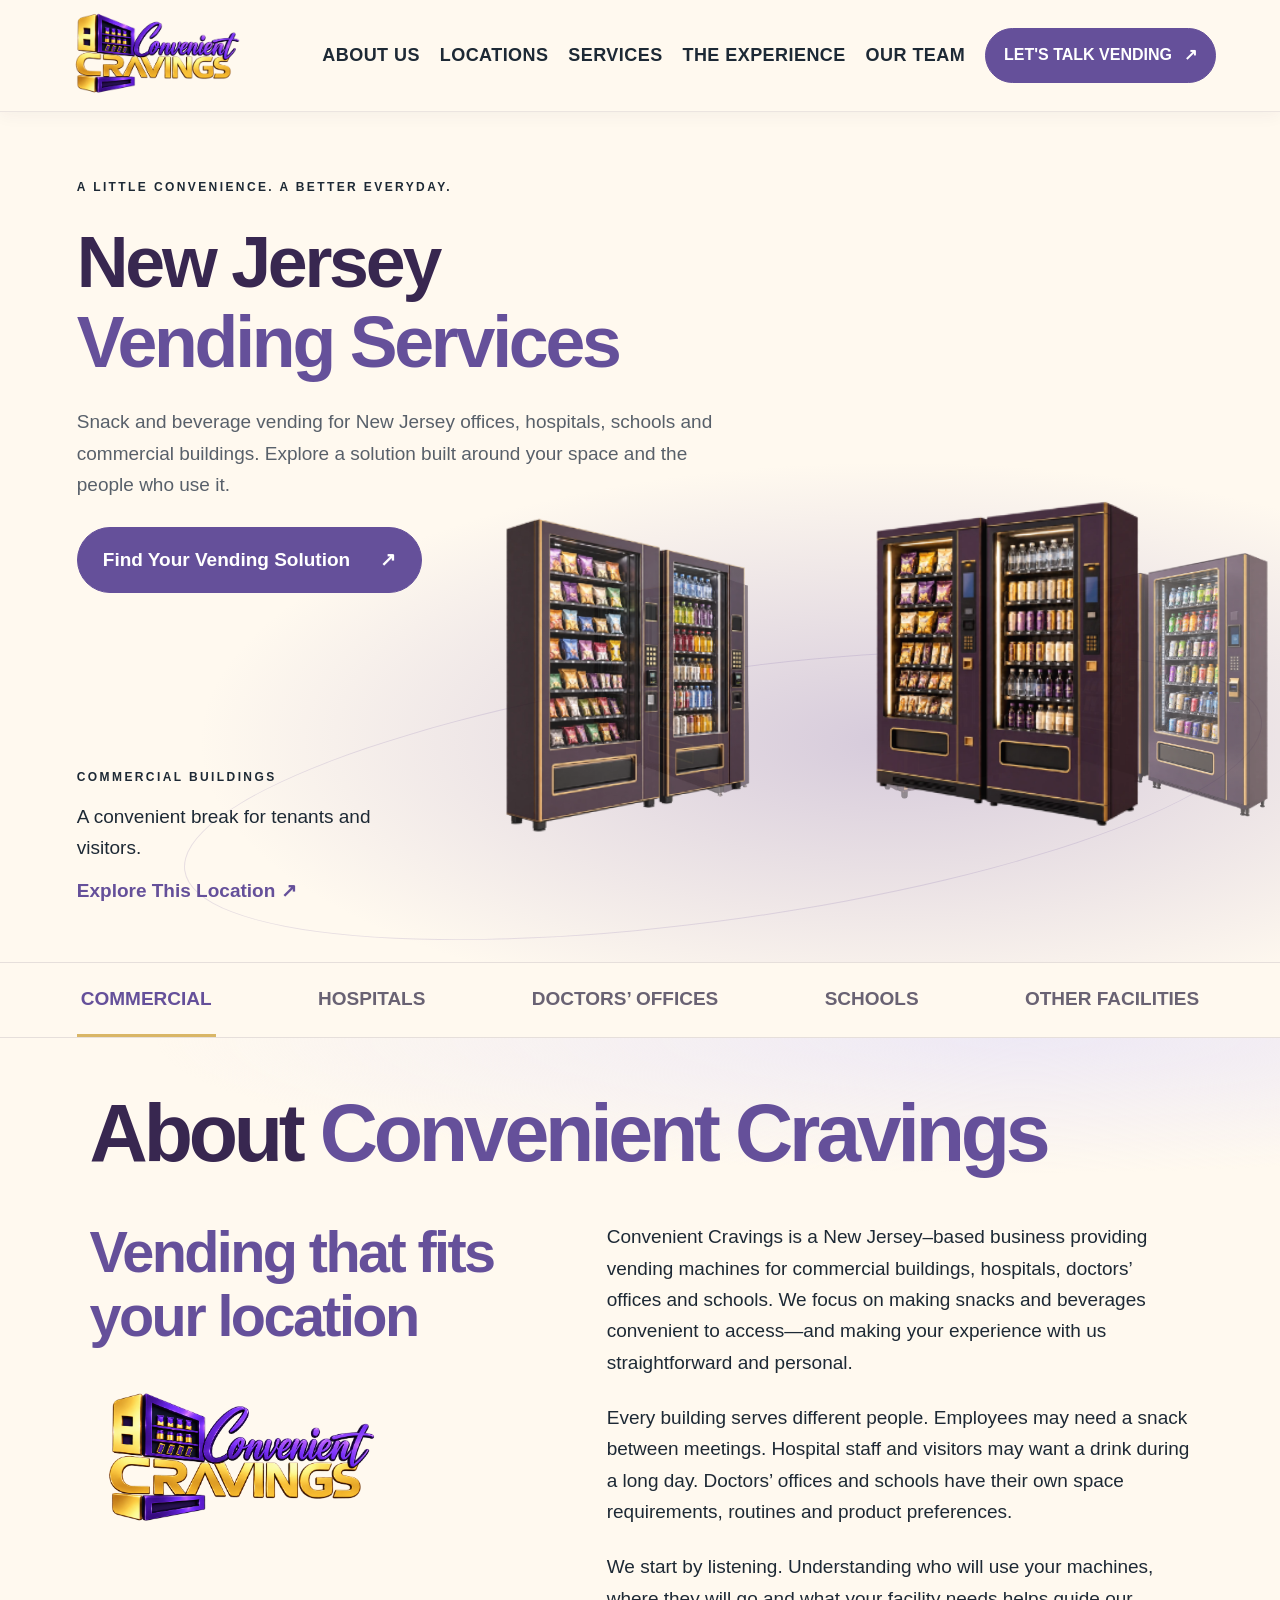
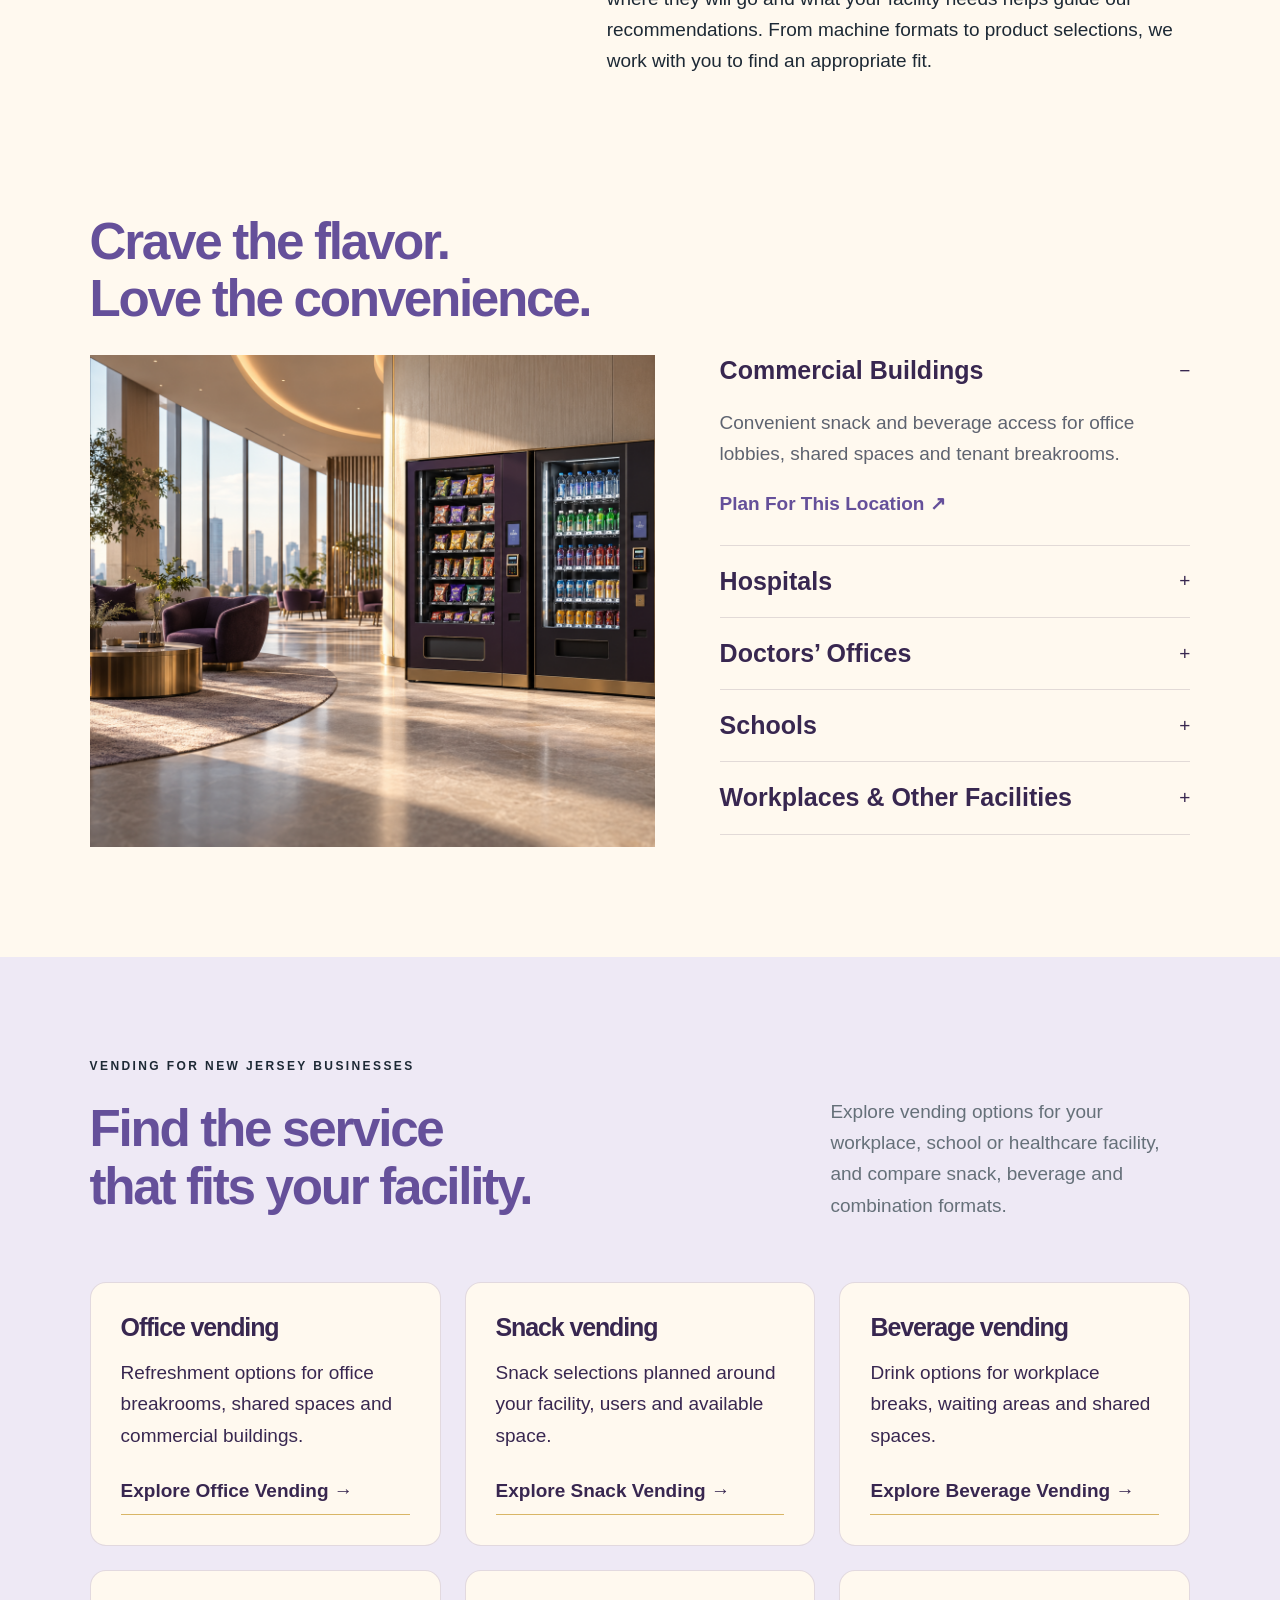
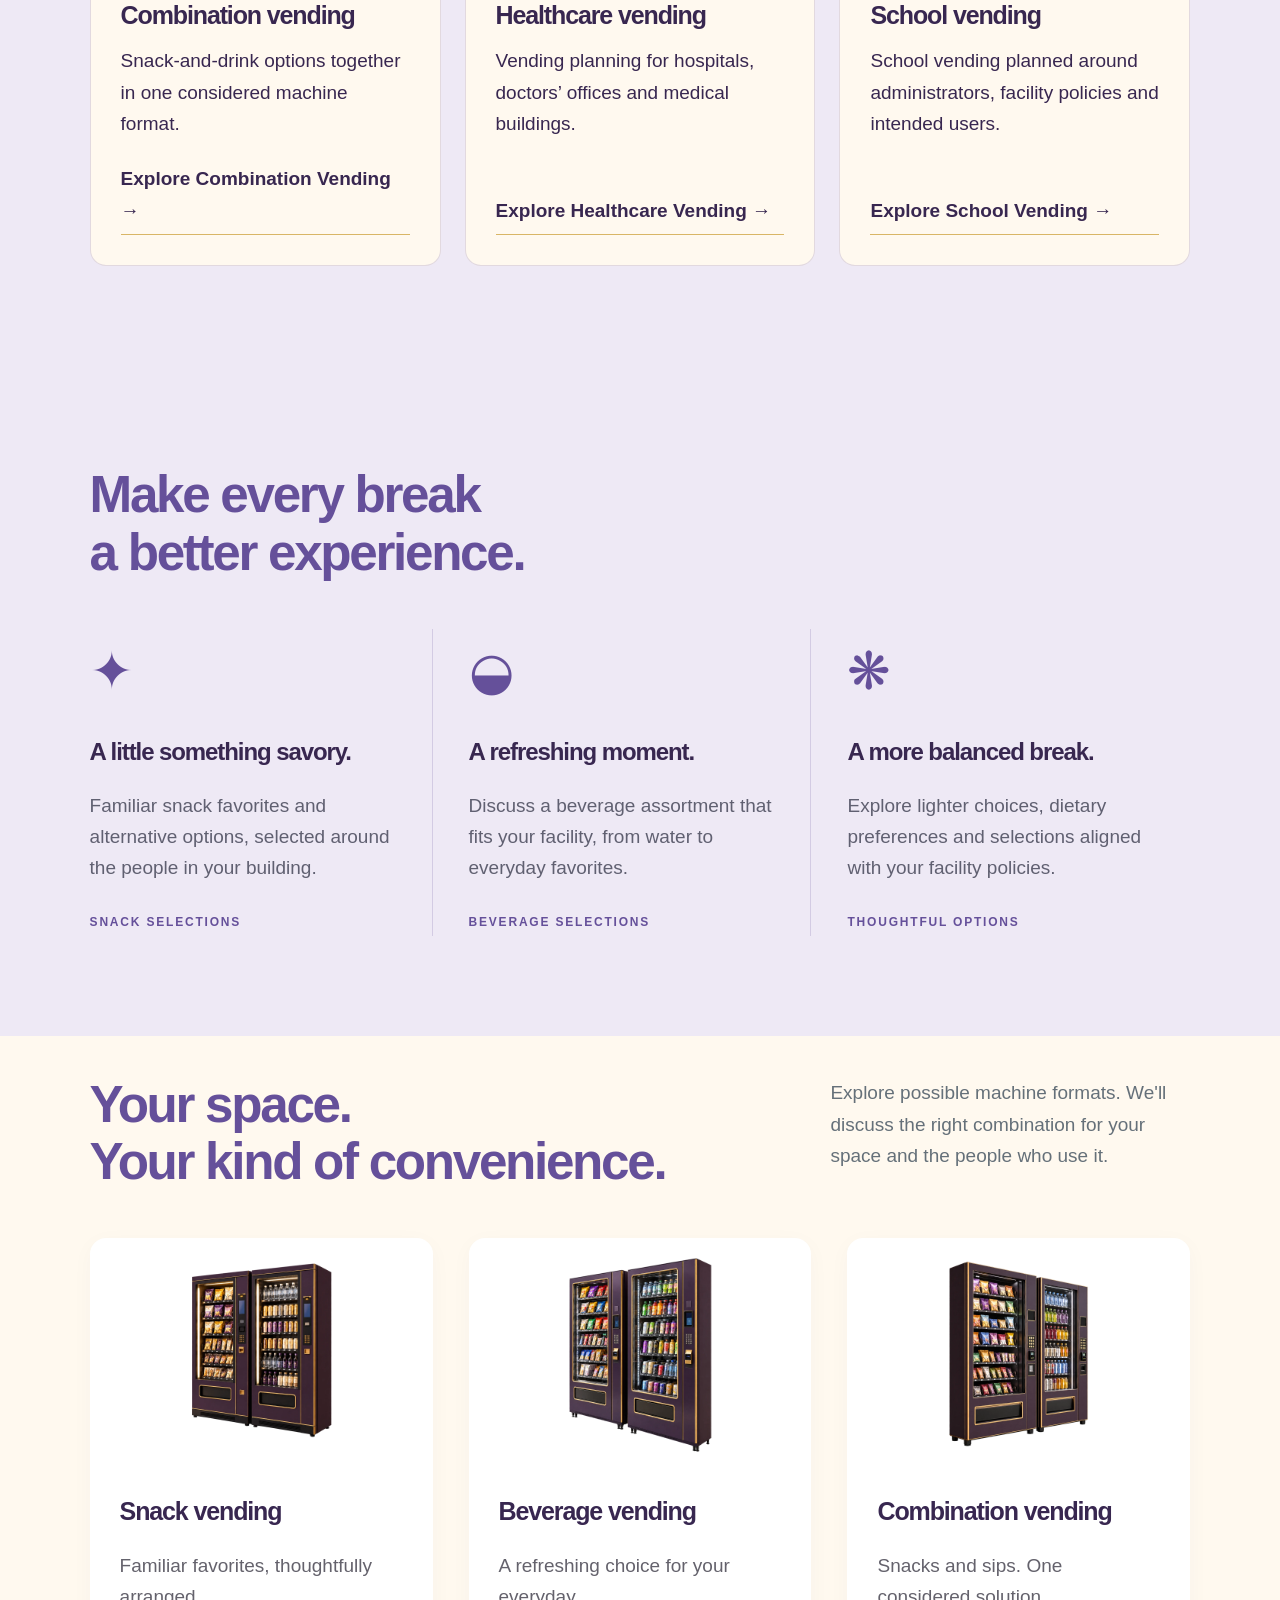
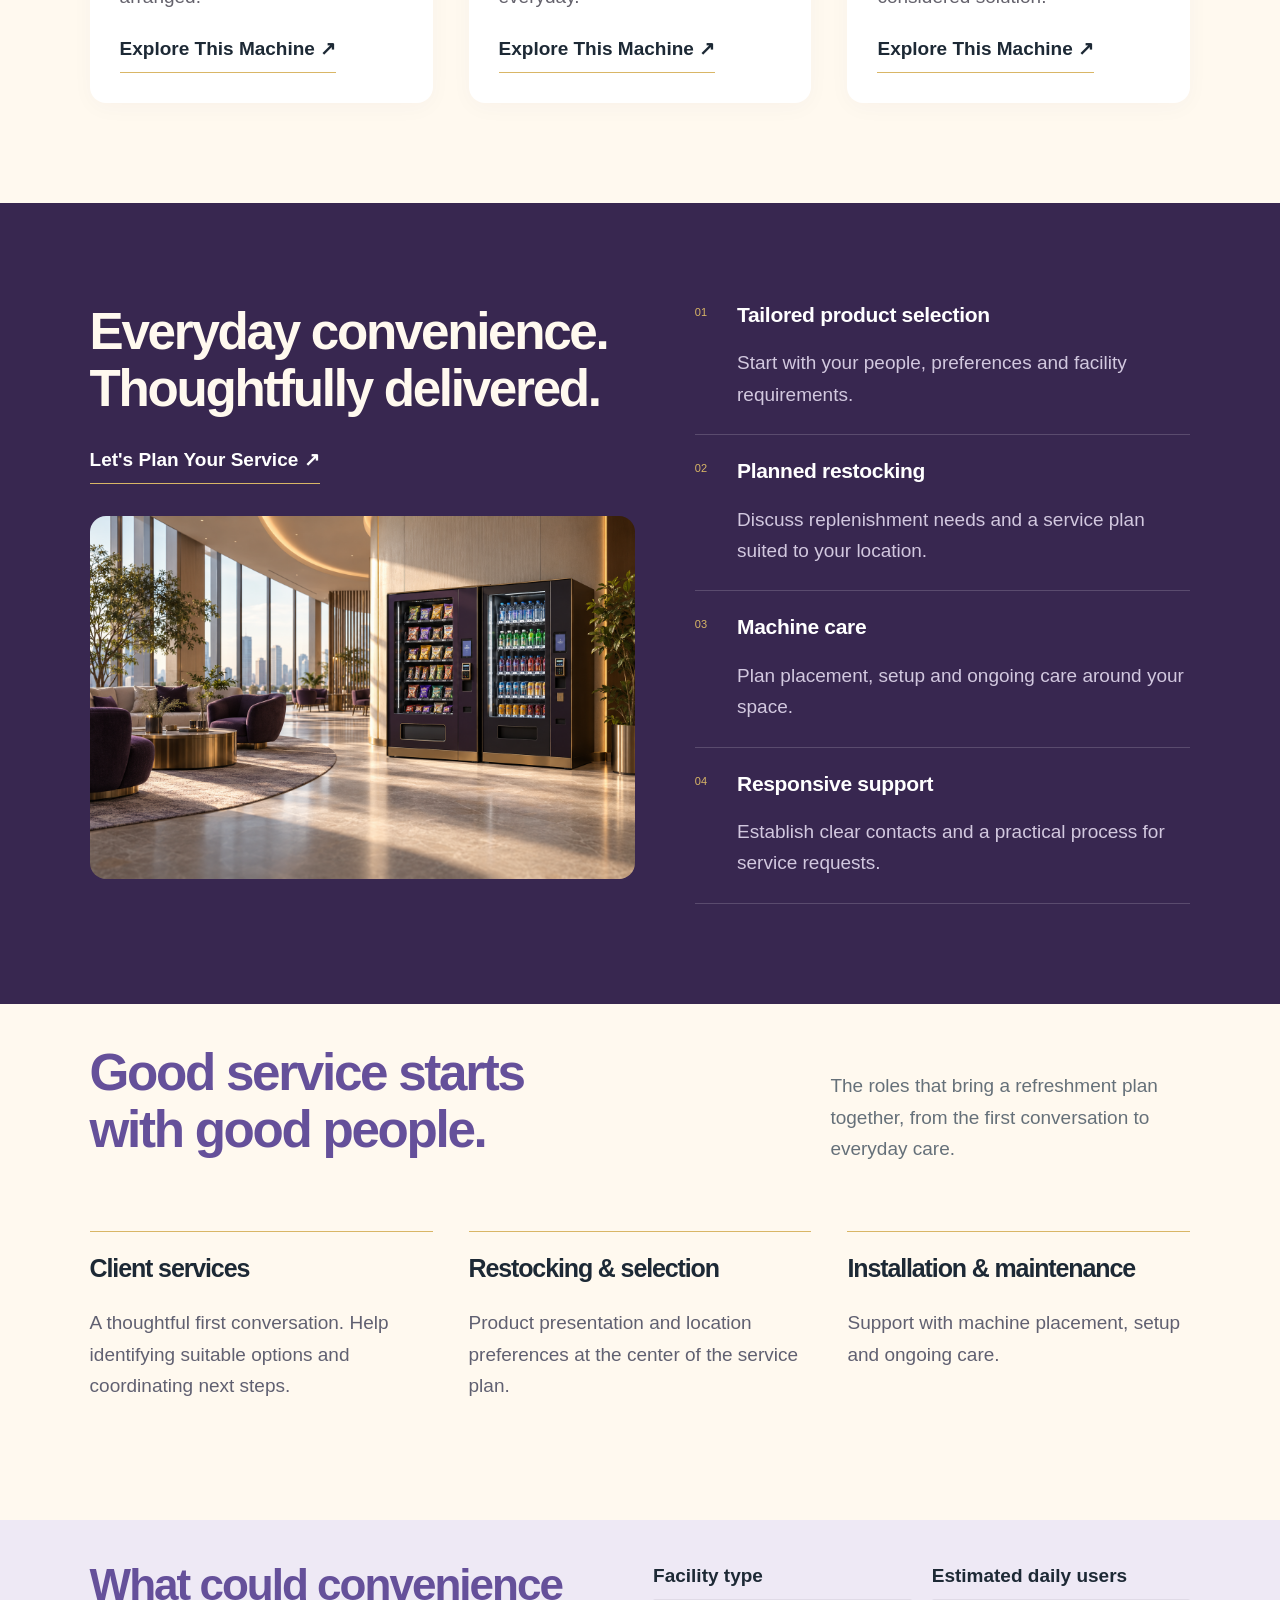
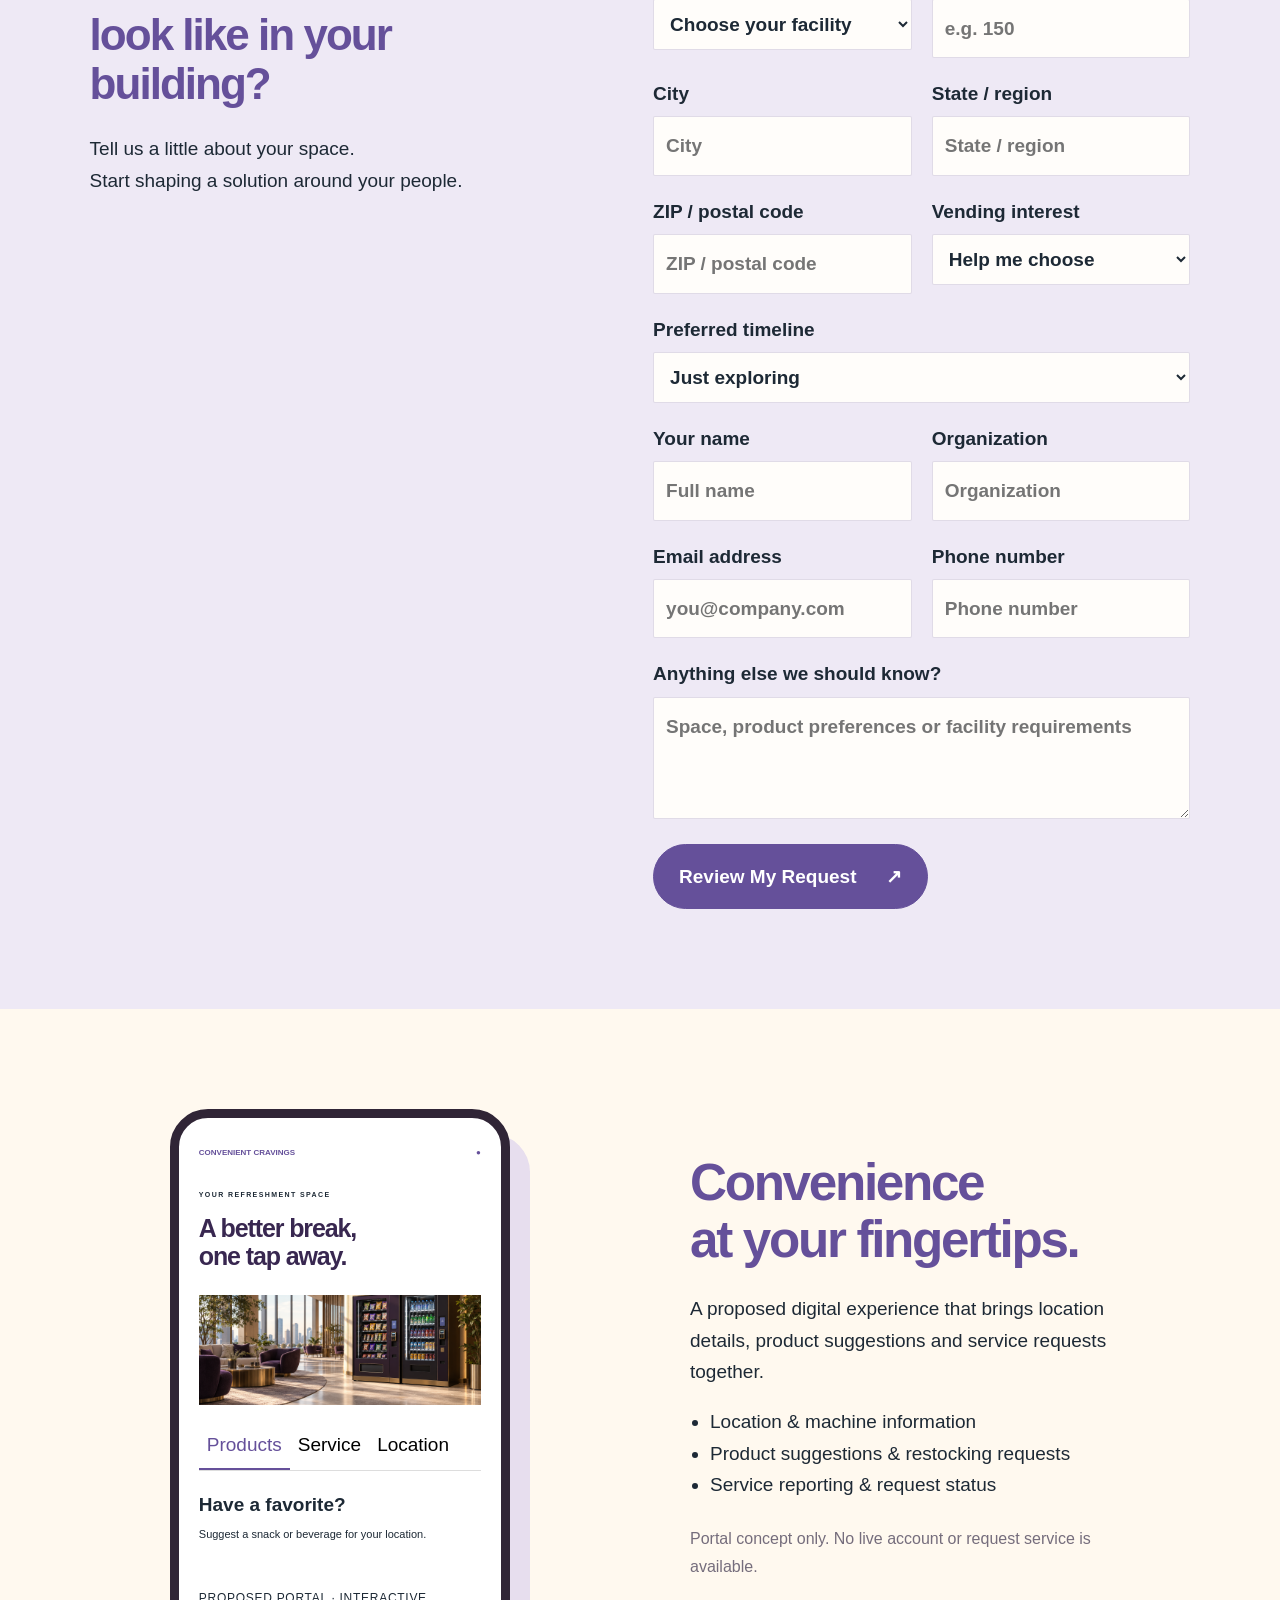
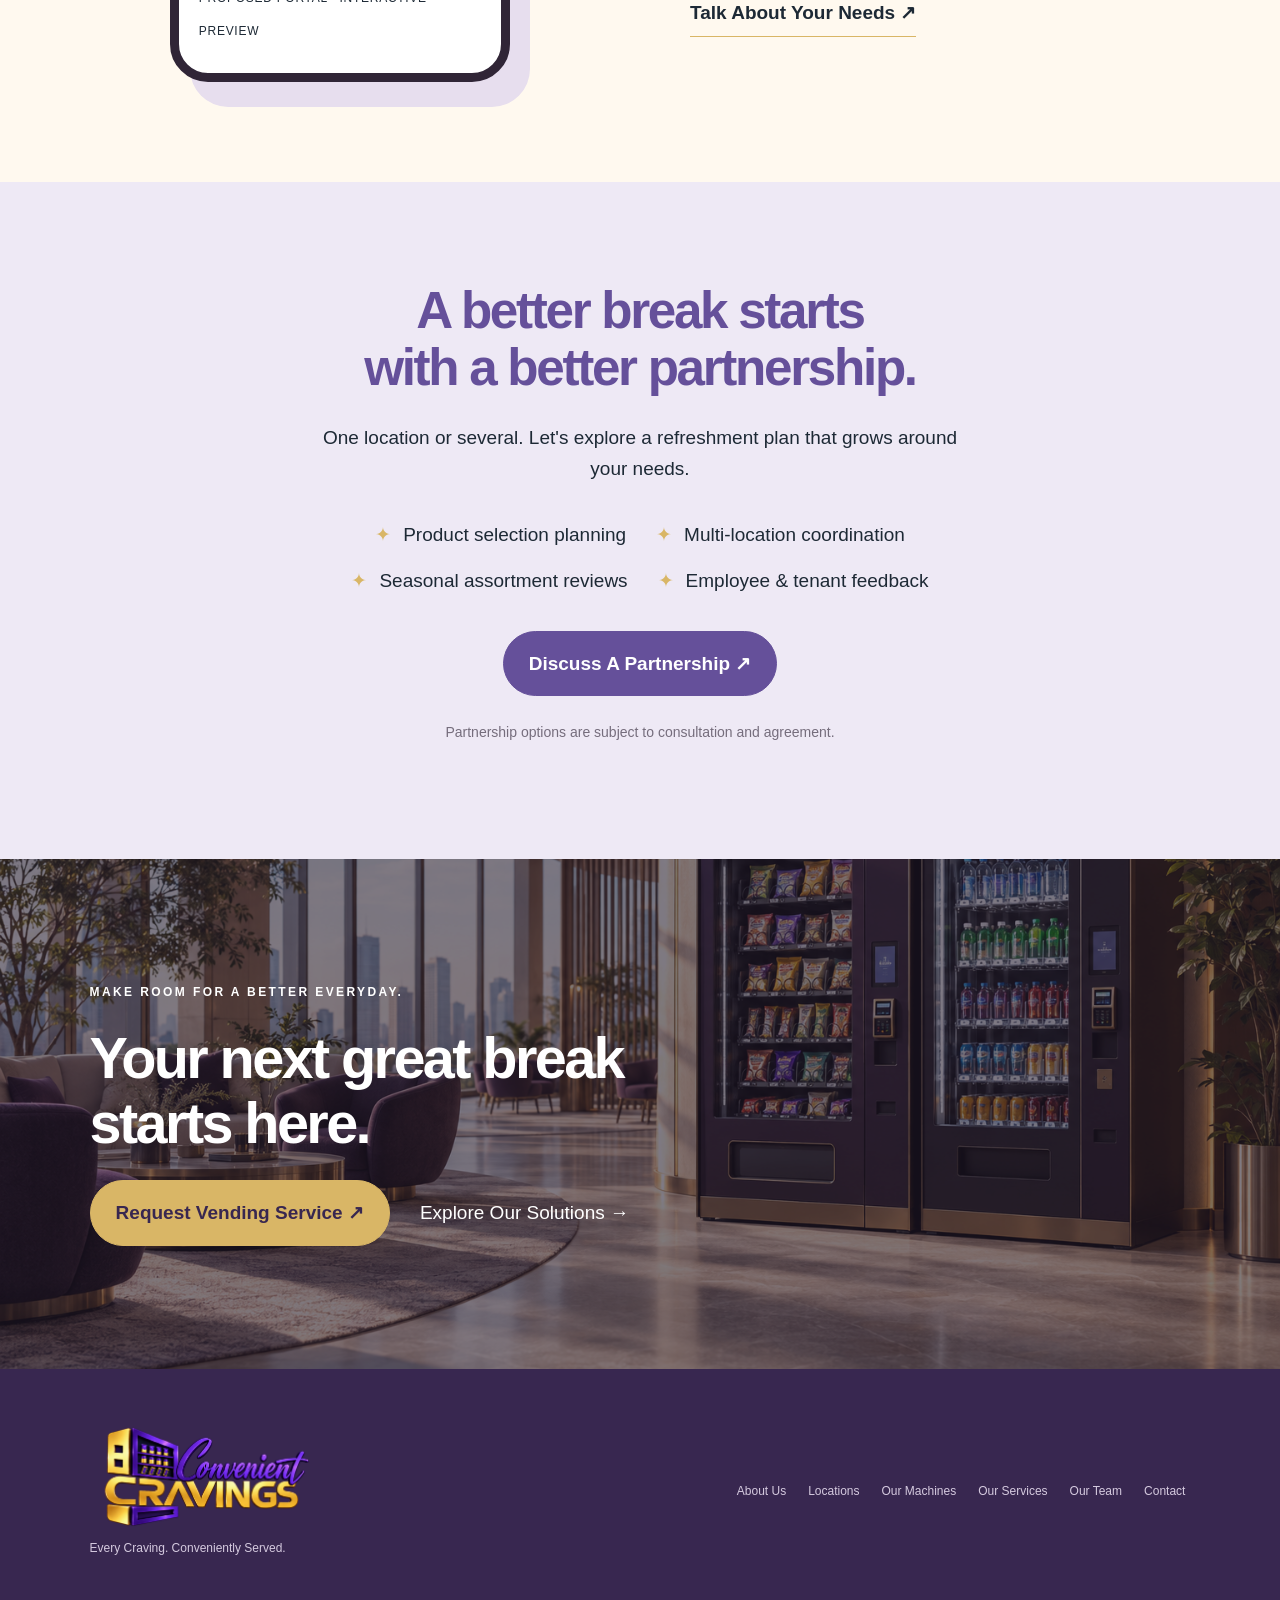
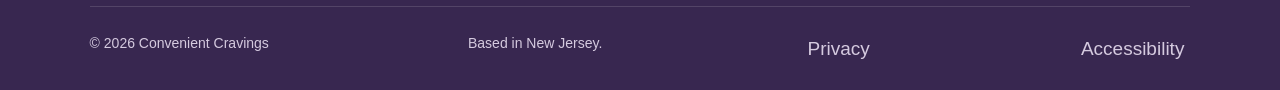
==== commit 2ed43067: "Optimize New Jersey vending homepage and add six dedicated service pages" ====
--- a/index.html
+++ b/index.html
@@ -1,16 +1,16 @@
 <!DOCTYPE html>
-<html lang="en"><head><meta content="text/html; charset=utf-8" http-equiv="Content-Type"/><meta content="width=device-width,initial-scale=1" name="viewport"/><meta content="Convenient Cravings — thoughtfully presented vending solutions for commercial buildings, hospitals, doctors’ offices, schools and workplaces." name="description"/><meta content="#382750" name="theme-color"/><title>Convenient Cravings | Every Craving. Conveniently Served.</title><link href="style.css" rel="stylesheet"/></head><body>
-<a class="skip" href="#main">Skip to content</a><header><a aria-label="Convenient Cravings home" class="brand" href="#"><img alt="Convenient Cravings" height="88" src="assets/logo.png?v=convenient-cravings" width="176"/></a><button aria-controls="nav" aria-expanded="false" class="menu" id="menu">Menu ☰</button><nav id="nav"><a href="#about">ABOUT US</a><a href="#locations">LOCATIONS</a><a href="#machines">OUR MACHINES</a><a href="#experience">THE EXPERIENCE</a><a href="#team">OUR TEAM</a><a class="button small" href="#consultation">LET'S TALK VENDING <span>↗</span></a></nav></header>
-<main id="main"><section aria-labelledby="hero-title" class="hero"><div class="hero-top"><p class="eyebrow">A LITTLE CONVENIENCE. A BETTER EVERYDAY.</p><h1 id="hero-title">Every craving.<br/><span>Conveniently served.</span></h1><p>Great snacks. Refreshing drinks.<br/>A better break, right where you are.</p><a class="button" href="#consultation">Find your vending solution <span>↗</span></a></div><div class="hero-stage"><div class="orbit-line"></div><div aria-label="Vending locations. Use left and right arrows or swipe to explore." aria-roledescription="carousel" id="viewport" role="region" tabindex="0"><div class="auto-spinning" id="carousel"><div class="scene" style="transform: translate3d(253.946px, -23.1444px, -225.015px) rotateY(-26.8321deg); opacity: 0.6; z-index: 71;"><img alt="Illustrative vending installation for commercial buildings" class="hero-photo" draggable="false" fetchpriority="high" height="1200" src="assets/hero-commercial-transparent.webp" width="800"/></div><div class="scene" style="transform: translate3d(6.44309px, -35.9947px, -349.948px) rotateY(-0.680779deg); opacity: 0.28; z-index: 0;"><img alt="Illustrative vending installation for hospitals" class="hero-photo" draggable="false" height="1200" loading="eager" src="assets/hero-hospital-transparent.webp" width="800"/></div><div class="scene" style="transform: translate3d(-249.964px, -23.9769px, -233.109px) rotateY(26.4113deg); opacity: 0.6; z-index: 67;"><img alt="Illustrative vending installation for doctors’ offices" class="hero-photo" draggable="false" height="1200" loading="eager" src="assets/hero-practice-transparent.webp" width="800"/></div><div class="scene" style="transform: translate3d(-160.93px, -3.69924px, -35.9648px) rotateY(17.0039deg); opacity: 1; z-index: 179;"><img alt="Illustrative vending installation for schools" class="hero-photo" draggable="false" height="1200" loading="eager" src="assets/hero-school-transparent.webp" width="800"/></div><div class="scene" style="transform: translate3d(150.504px, -3.18476px, -30.9629px) rotateY(-15.9024deg); opacity: 1; z-index: 182;"><img alt="Illustrative vending installation for workplaces &amp; other facilities" class="hero-photo" draggable="false" height="1200" loading="eager" src="assets/hero-workplace-transparent.webp" width="800"/></div></div></div><div class="facility-copy"><span class="eyebrow" id="facility-kicker">EVERYDAY BREAKROOM ESSENTIALS</span><p id="facility-text">Make the everyday pause a little more convenient.</p><a href="#location-4" id="facility-cta">Explore this location ↗</a></div></div><div aria-label="Choose facility" class="facility-tabs" id="facility-tabs"><button aria-controls="location-body-0">Commercial</button><button aria-controls="location-body-1">Hospitals</button><button aria-controls="location-body-2">Doctors’ offices</button><button aria-controls="location-body-3">Schools</button><button aria-controls="location-body-4">Other facilities</button></div></section>
+<html lang="en"><head><meta content="text/html; charset=utf-8" http-equiv="Content-Type"/><meta content="width=device-width,initial-scale=1" name="viewport"/><meta content="Convenient Cravings provides snack and beverage vending solutions for New Jersey offices, hospitals, schools and commercial buildings. Explore your options." name="description"/><meta content="#382750" name="theme-color"/><title>New Jersey Vending Services | Convenient Cravings</title><link href="style.css" rel="stylesheet"/></head><body>
+<a class="skip" href="#main">Skip to content</a><header><a aria-label="Convenient Cravings home" class="brand" href="#"><img alt="Convenient Cravings" height="88" src="assets/logo.png?v=convenient-cravings" width="176"/></a><button aria-controls="nav" aria-expanded="false" class="menu" id="menu">Menu ☰</button><nav id="nav"><a href="#about">ABOUT US</a><a href="#locations">LOCATIONS</a><a href="#services">SERVICES</a><a href="#experience">THE EXPERIENCE</a><a href="#team">OUR TEAM</a><a class="button small" href="#consultation">LET'S TALK VENDING <span>↗</span></a></nav></header>
+<main id="main"><section aria-labelledby="hero-title" class="hero"><div class="hero-top"><p class="eyebrow">A LITTLE CONVENIENCE. A BETTER EVERYDAY.</p><h1 id="hero-title">New Jersey<br><span>Vending Services</span></h1><p>Snack and beverage vending for New Jersey offices, hospitals, schools and commercial buildings. Explore a solution built around your space and the people who use it.</p><a class="button" href="#consultation">Find your vending solution <span>↗</span></a></div><div class="hero-stage"><div class="orbit-line"></div><div aria-label="Vending locations. Use left and right arrows or swipe to explore." aria-roledescription="carousel" id="viewport" role="region" tabindex="0"><div class="auto-spinning" id="carousel"><div class="scene" style="transform: translate3d(253.946px, -23.1444px, -225.015px) rotateY(-26.8321deg); opacity: 0.6; z-index: 71;"><img alt="Illustrative vending installation for commercial buildings" class="hero-photo" draggable="false" fetchpriority="high" height="1200" src="assets/hero-commercial-transparent.webp" width="800"/></div><div class="scene" style="transform: translate3d(6.44309px, -35.9947px, -349.948px) rotateY(-0.680779deg); opacity: 0.28; z-index: 0;"><img alt="Illustrative vending installation for hospitals" class="hero-photo" draggable="false" height="1200" loading="eager" src="assets/hero-hospital-transparent.webp" width="800"/></div><div class="scene" style="transform: translate3d(-249.964px, -23.9769px, -233.109px) rotateY(26.4113deg); opacity: 0.6; z-index: 67;"><img alt="Illustrative vending installation for doctors’ offices" class="hero-photo" draggable="false" height="1200" loading="eager" src="assets/hero-practice-transparent.webp" width="800"/></div><div class="scene" style="transform: translate3d(-160.93px, -3.69924px, -35.9648px) rotateY(17.0039deg); opacity: 1; z-index: 179;"><img alt="Illustrative vending installation for schools" class="hero-photo" draggable="false" height="1200" loading="eager" src="assets/hero-school-transparent.webp" width="800"/></div><div class="scene" style="transform: translate3d(150.504px, -3.18476px, -30.9629px) rotateY(-15.9024deg); opacity: 1; z-index: 182;"><img alt="Illustrative vending installation for workplaces &amp; other facilities" class="hero-photo" draggable="false" height="1200" loading="eager" src="assets/hero-workplace-transparent.webp" width="800"/></div></div></div><div class="facility-copy"><span class="eyebrow" id="facility-kicker">EVERYDAY BREAKROOM ESSENTIALS</span><p id="facility-text">Make the everyday pause a little more convenient.</p><a href="#location-4" id="facility-cta">Explore this location ↗</a></div></div><div aria-label="Choose facility" class="facility-tabs" id="facility-tabs"><button aria-controls="location-body-0">Commercial</button><button aria-controls="location-body-1">Hospitals</button><button aria-controls="location-body-2">Doctors’ offices</button><button aria-controls="location-body-3">Schools</button><button aria-controls="location-body-4">Other facilities</button></div></section>
 <section class="about-reference" id="about" aria-labelledby="about-title"><div class="about-reference-top"><h2 id="about-title"><span>About</span> Convenient Cravings</h2></div><div class="about-reference-bottom"><div class="about-reference-left"><h2>Vending that fits<br/>your location</h2><img src="assets/logo.png?v=convenient-cravings" alt="Convenient Cravings logo" loading="lazy"/></div><div class="about-reference-right"><p>Convenient Cravings is a New Jersey–based business providing vending machines for commercial buildings, hospitals, doctors’ offices and schools. We focus on making snacks and beverages convenient to access—and making your experience with us straightforward and personal.</p><p>Every building serves different people. Employees may need a snack between meetings. Hospital staff and visitors may want a drink during a long day. Doctors’ offices and schools have their own space requirements, routines and product preferences.</p><p>We start by listening. Understanding who will use your machines, where they will go and what your facility needs helps guide our recommendations. From machine formats to product selections, we work with you to find an appropriate fit.</p></div></div></section><section class="section" id="locations"><div class="section-heading"><div><h2>Crave the flavor.<br/>Love the convenience.</h2></div></div><div class="location-layout"><figure class="location-photo"><img alt="Illustrative purple vending machines in a bright contemporary workplace lounge" loading="lazy" src="assets/lounge.png"/></figure><div class="location-list" id="location-list"><article id="location-0"><h3 style="margin:0"><button aria-controls="location-body-0" aria-expanded="true">Commercial buildings<span>−</span></button></h3><div class="location-body" id="location-body-0"><p>Convenient snack and beverage access for office lobbies, shared spaces and tenant breakrooms. Discuss placement, daily foot traffic and the selection your building needs.</p><a data-facility="0" href="#consultation">Plan for this location ↗</a></div></article><article id="location-1"><h3 style="margin:0"><button aria-controls="location-body-1" aria-expanded="false">Hospitals<span>+</span></button></h3></article><article id="location-2"><h3 style="margin:0"><button aria-controls="location-body-2" aria-expanded="false">Doctors’ offices<span>+</span></button></h3></article><article id="location-3"><h3 style="margin:0"><button aria-controls="location-body-3" aria-expanded="false">Schools<span>+</span></button></h3></article><article id="location-4"><h3 style="margin:0"><button aria-controls="location-body-4" aria-expanded="false">Workplaces &amp; other facilities<span>+</span></button></h3></article></div></div></section>
-<section class="section choices"><h2>Make every break<br/>a better experience.</h2><div class="choice-grid"><article><span class="choice-icon">✦</span><h3>A little something savory.</h3><p>Familiar snack favorites and alternative options, selected around the people in your building.</p><span class="tag">SNACK SELECTIONS</span></article><article><span class="choice-icon">◒</span><h3>A refreshing moment.</h3><p>Discuss a beverage assortment that fits your facility, from water to everyday favorites.</p><span class="tag">BEVERAGE SELECTIONS</span></article><article><span class="choice-icon">❋</span><h3>A more balanced break.</h3><p>Explore lighter choices, dietary preferences and selections aligned with your facility policies.</p><span class="tag">THOUGHTFUL OPTIONS</span></article></div></section>
-<section class="section" id="machines"><div class="section-heading"><div><h2>Your space.<br/>Your kind of convenience.</h2></div><p>Explore possible machine formats. We'll discuss the right combination for your space and the people who use it.</p></div><div class="machine-grid" id="machine-grid"><article class="machine-card" style="--card-delay: 0ms;"><div class="machine-visual"><img alt="Illustrative snack vending machine" class="machine-photo" height="667" loading="lazy" src="assets/hero-commercial-transparent.webp" width="1000"/></div><h3>Snack vending</h3><p>Familiar favorites, thoughtfully arranged.</p><button>Explore this machine ↗</button></article><article class="machine-card" style="--card-delay: 110ms;"><div class="machine-visual"><img alt="Illustrative beverage vending machine" class="machine-photo" height="667" loading="lazy" src="assets/hero-hospital-transparent.webp" width="1000"/></div><h3>Beverage vending</h3><p>A refreshing choice for your everyday.</p><button>Explore this machine ↗</button></article><article class="machine-card" style="--card-delay: 220ms;"><div class="machine-visual"><img alt="Illustrative combination vending machine" class="machine-photo" height="667" loading="lazy" src="assets/hero-workplace-transparent.webp" width="1000"/></div><h3>Combination vending</h3><p>Snacks and sips. One considered solution.</p><button>Explore this machine ↗</button></article></div></section>
+<section class="section service-directory" id="services" aria-labelledby="services-title"><div class="section-heading"><div><p class="eyebrow">VENDING FOR NEW JERSEY BUSINESSES</p><h2 id="services-title">Find the service<br>that fits your facility.</h2></div><p>Explore vending options for your workplace, school or healthcare facility, and compare snack, beverage and combination formats.</p></div><div class="service-link-grid"><a class="service-link-card" href="office-vending/"><h3>Office vending</h3><p>Refreshment options for office breakrooms, shared spaces and commercial buildings.</p><span class="text-link">Explore office vending →</span></a><a class="service-link-card" href="snack-vending/"><h3>Snack vending</h3><p>Snack selections planned around your facility, users and available space.</p><span class="text-link">Explore snack vending →</span></a><a class="service-link-card" href="beverage-vending/"><h3>Beverage vending</h3><p>Drink options for workplace breaks, waiting areas and shared spaces.</p><span class="text-link">Explore beverage vending →</span></a><a class="service-link-card" href="combination-vending/"><h3>Combination vending</h3><p>Snack-and-drink options together in one considered machine format.</p><span class="text-link">Explore combination vending →</span></a><a class="service-link-card" href="healthcare-vending/"><h3>Healthcare vending</h3><p>Vending planning for hospitals, doctors’ offices and medical buildings.</p><span class="text-link">Explore healthcare vending →</span></a><a class="service-link-card" href="school-vending/"><h3>School vending</h3><p>School vending planned around administrators, facility policies and intended users.</p><span class="text-link">Explore school vending →</span></a></div></section><section class="section choices"><h2>Make every break<br/>a better experience.</h2><div class="choice-grid"><article><span class="choice-icon">✦</span><h3>A little something savory.</h3><p>Familiar snack favorites and alternative options, selected around the people in your building.</p><span class="tag">SNACK SELECTIONS</span></article><article><span class="choice-icon">◒</span><h3>A refreshing moment.</h3><p>Discuss a beverage assortment that fits your facility, from water to everyday favorites.</p><span class="tag">BEVERAGE SELECTIONS</span></article><article><span class="choice-icon">❋</span><h3>A more balanced break.</h3><p>Explore lighter choices, dietary preferences and selections aligned with your facility policies.</p><span class="tag">THOUGHTFUL OPTIONS</span></article></div></section>
+<section class="section" id="machines"><div class="section-heading"><div><h2>Your space.<br/>Your kind of convenience.</h2></div><p>Explore possible machine formats. We'll discuss the right combination for your space and the people who use it.</p></div><div class="machine-grid" id="machine-grid"><article class="machine-card" style="--card-delay: 0ms;"><div class="machine-visual"><img alt="Illustrative snack vending machine" class="machine-photo" height="667" loading="lazy" src="assets/hero-commercial-transparent.webp" width="1000"/></div><h3>Snack vending</h3><p>Familiar favorites, thoughtfully arranged.</p><a class="text-link" href="snack-vending/">Explore this machine ↗</a></article><article class="machine-card" style="--card-delay: 110ms;"><div class="machine-visual"><img alt="Illustrative beverage vending machine" class="machine-photo" height="667" loading="lazy" src="assets/hero-hospital-transparent.webp" width="1000"/></div><h3>Beverage vending</h3><p>A refreshing choice for your everyday.</p><a class="text-link" href="beverage-vending/">Explore this machine ↗</a></article><article class="machine-card" style="--card-delay: 220ms;"><div class="machine-visual"><img alt="Illustrative combination vending machine" class="machine-photo" height="667" loading="lazy" src="assets/hero-workplace-transparent.webp" width="1000"/></div><h3>Combination vending</h3><p>Snacks and sips. One considered solution.</p><a class="text-link" href="combination-vending/">Explore this machine ↗</a></article></div></section>
 <section class="experience section" id="experience"><div><h2>Everyday convenience.<br/>Thoughtfully delivered.</h2><a class="text-link" href="#consultation">Let's plan your service ↗</a><img alt="Illustration of a woman holding a clipboard and discussing vending options with a male customer" class="service-experience-image" height="800" loading="lazy" src="assets/lounge.png" width="1200"/></div><div class="pillars"><article><span>01</span><div><h3>Tailored product selection</h3><p>Start with your people, preferences and facility requirements.</p></div></article><article><span>02</span><div><h3>Planned restocking</h3><p>Discuss replenishment needs and a service plan suited to your location.</p></div></article><article><span>03</span><div><h3>Machine care</h3><p>Plan placement, setup and ongoing care around your space.</p></div></article><article><span>04</span><div><h3>Responsive support</h3><p>Establish clear contacts and a practical process for service requests.</p></div></article></div></section>
 <section class="section" id="team"><div class="section-heading"><div><h2>Good service starts<br/>with good people.</h2></div><p>The roles that bring a refreshment plan together, from the first conversation to everyday care.</p></div><div class="team-grid"><article><h3>Client services</h3><p>A thoughtful first conversation. Help identifying suitable options and coordinating next steps.</p></article><article><h3>Restocking &amp; selection</h3><p>Product presentation and location preferences at the center of the service plan.</p></article><article><h3>Installation &amp; maintenance</h3><p>Support with machine placement, setup and ongoing care.</p></article></div></section>
 <section class="consultation section" id="consultation"><div class="consultation-intro"><h2>What could convenience<br/>look like in your building?</h2><p>Tell us a little about your space.<br/>Start shaping a solution around your people.</p></div><form id="consultation-form"><div class="form-grid"><label>Facility type<select name="facility" required=""><option value="">Choose your facility</option><option>Commercial building</option><option>Hospital</option><option>Doctor’s office</option><option>School</option><option>Workplace / other</option></select></label><label>Estimated daily users<input max="1000000" min="1" name="users" placeholder="e.g. 150" required="" type="number"/></label><label>City<input autocomplete="address-level2" name="city" placeholder="City" required=""/></label><label>State / region<input autocomplete="address-level1" name="state" placeholder="State / region" required=""/></label><label>ZIP / postal code<input autocomplete="postal-code" name="postal" placeholder="ZIP / postal code" required=""/></label><label>Vending interest<select name="interest" required=""><option>Help me choose</option> <option>Snacks</option><option>Beverages</option><option>Combination</option></select></label><label class="full">Preferred timeline<select name="timeline"><option>Just exploring</option><option>Within 1–3 months</option><option>Within 3–6 months</option><option>More than 6 months</option></select></label><label>Your name<input autocomplete="name" name="name" placeholder="Full name" required=""/></label><label>Organization<input autocomplete="organization" name="organization" placeholder="Organization" required=""/></label><label>Email address<input autocomplete="email" name="email" placeholder="you@company.com" required="" type="email"/></label><label>Phone number<input autocomplete="tel" name="phone" placeholder="Phone number" required="" type="tel"/></label><label class="full">Anything else we should know?<textarea name="notes" placeholder="Space, product preferences or facility requirements" rows="3"></textarea></label></div><button class="button" type="submit">Review my request <span>↗</span></button></form></section>
 <section class="section portal"><div class="phone"><div class="phone-top">CONVENIENT CRAVINGS <span>●</span></div><p class="eyebrow">YOUR REFRESHMENT SPACE</p><h3>A better break,<br/>one tap away.</h3><div class="phone-picture"></div><div class="phone-tabs"><button class="active" data-screen="Products">Products</button><button data-screen="Service">Service</button><button data-screen="Location">Location</button></div><div id="phone-content"><h4>Have a favorite?</h4><p>Suggest a snack or beverage for your location.</p></div><small>PROPOSED PORTAL · INTERACTIVE PREVIEW</small></div><div><h2>Convenience<br/>at your fingertips.</h2><p>A proposed digital experience that brings location details, product suggestions and service requests together.</p><ul class="clean-list"><li>Location &amp; machine information</li><li>Product suggestions &amp; restocking requests</li><li>Service reporting &amp; request status</li></ul><p class="note">Portal concept only. No live account or request service is available.</p><a class="text-link" href="#consultation">Talk about your needs ↗</a></div></section>
 <section class="partners section"><h2>A better break starts<br/>with a better partnership.</h2><p>One location or several. Let's explore a refreshment plan that grows around your needs.</p><div class="partner-options"><span>Product selection planning</span><span>Multi-location coordination</span><span>Seasonal assortment reviews</span><span>Employee &amp; tenant feedback</span></div><a class="button" href="#consultation">Discuss a partnership ↗</a><p class="note">Partnership options are subject to consultation and agreement.</p></section>
 <section class="final-cta"><img alt="Concept of a welcoming lounge with vending machines" loading="lazy" src="assets/lounge.png"/><div><p class="eyebrow">MAKE ROOM FOR A BETTER EVERYDAY.</p><h2>Your next great break<br/>starts here.</h2><a class="button gold" href="#consultation">Request vending service ↗</a><a class="light-link" href="#machines">Explore our solutions →</a></div></section></main>
-<footer><div class="footer-top"><div><img alt="Convenient Cravings" height="110" src="assets/logo.png?v=convenient-cravings" width="220"/><p>Every Craving. Conveniently Served.</p></div><nav aria-label="Footer"><a href="#about">About Us</a><a href="#locations">Locations</a><a href="#machines">Our Machines</a><a href="#experience">Our Services</a><a href="#team">Our Team</a><a href="#consultation">Contact</a></nav></div><div class="footer-bottom"><span>© <span id="year">2026</span> Convenient Cravings</span><span>Based in New Jersey.</span><button data-policy="privacy">Privacy</button><button data-policy="accessibility">Accessibility</button></div></footer>
+<footer><div class="footer-top"><div><img alt="Convenient Cravings" height="110" src="assets/logo.png?v=convenient-cravings" width="220"/><p>Every Craving. Conveniently Served.</p></div><nav aria-label="Footer"><a href="#about">About Us</a><a href="#locations">Locations</a><a href="#machines">Our Machines</a><a href="#services">Our Services</a><a href="#team">Our Team</a><a href="#consultation">Contact</a></nav></div><div class="footer-bottom"><span>© <span id="year">2026</span> Convenient Cravings</span><span>Based in New Jersey.</span><button data-policy="privacy">Privacy</button><button data-policy="accessibility">Accessibility</button></div></footer>
 <dialog id="detail-dialog"><button aria-label="Close dialog" class="close-dialog">×</button><div id="dialog-content"></div></dialog><iframe height="1" style="position: absolute; top: 0px; left: 0px; border-width: medium; border-style: none; border-color: currentcolor; border-image: none; visibility: hidden;" width="1"></iframe>
 <script src="script.js" defer></script><script src="hero-animation.js" defer></script></body></html>
--- a/style.css
+++ b/style.css
@@ -743,3 +743,26 @@
   body .note, body .scene-note, body figcaption, body .footer-bottom { font-size: 14px; }
   body .eyebrow, body .tag, body .phone small { font-size: 12px; }
 }
+
+/* Searchable service directory and dedicated service pages. */
+.service-directory{background:var(--lavender)}
+.service-link-grid{display:grid;grid-template-columns:repeat(3,minmax(0,1fr));gap:24px}
+.service-link-card{display:flex;flex-direction:column;padding:30px;border:1px solid #65509a30;border-radius:16px;background:var(--ivory);color:var(--deep);text-decoration:none;min-width:0}
+.service-link-card h3{margin:0 0 16px}.service-link-card p{margin:0 0 24px}.service-link-card .text-link{margin-top:auto}
+.service-link-card:hover,.service-link-card:focus-visible{border-color:var(--purple);box-shadow:0 8px 24px #38275014}
+.service-breadcrumb{display:flex;flex-wrap:wrap;gap:10px;margin-bottom:40px}
+.service-hero{background:radial-gradient(at right top,#eee9f5,transparent 65%)}
+.service-hero-grid{display:grid;grid-template-columns:minmax(0,1.6fr) minmax(0,1fr);gap:5%;align-items:center}
+.service-hero-grid>div{min-width:0}.service-hero-grid>img{display:block;width:100%;height:auto;max-height:480px;object-fit:contain}
+.service-page main h1{font-size:var(--heading-two);overflow-wrap:break-word}
+body .service-hero .service-intro{font-size:var(--lead-size);max-width:720px}
+.service-page .button{border-radius:999px}.service-slogan{margin-top:24px;color:var(--purple)}
+.service-detail-grid{display:grid;grid-template-columns:repeat(3,minmax(0,1fr));gap:36px}
+.service-detail-grid article{min-width:0}body .service-detail-grid h2{font-size:30px;line-height:1.2}
+.service-faq{background:var(--lavender)}.service-faq details{border-bottom:1px solid #65509a40;padding:24px 0}
+.service-faq summary{font-weight:700;cursor:pointer;color:var(--deep);font-size:var(--body-size)}
+.service-faq details p{max-width:850px;margin:18px 0 0}.service-related-links{display:flex;flex-wrap:wrap;gap:20px 32px}
+.service-ending{background:var(--deep);color:var(--ivory)}.service-ending h2{color:var(--ivory)}.service-ending>p:not(.eyebrow){max-width:760px}
+.service-link-card:focus-visible,.service-faq summary:focus-visible{outline:3px solid var(--purple);outline-offset:5px}
+@media(max-width:1050px){.service-link-grid,.service-detail-grid{grid-template-columns:repeat(2,minmax(0,1fr))}}
+@media(max-width:760px){.service-link-grid,.service-detail-grid,.service-hero-grid{grid-template-columns:1fr}.service-hero-grid>img{max-height:300px;margin-top:28px}.service-link-card{padding:24px}.service-breadcrumb{margin-bottom:28px}.service-detail-grid{gap:32px}}
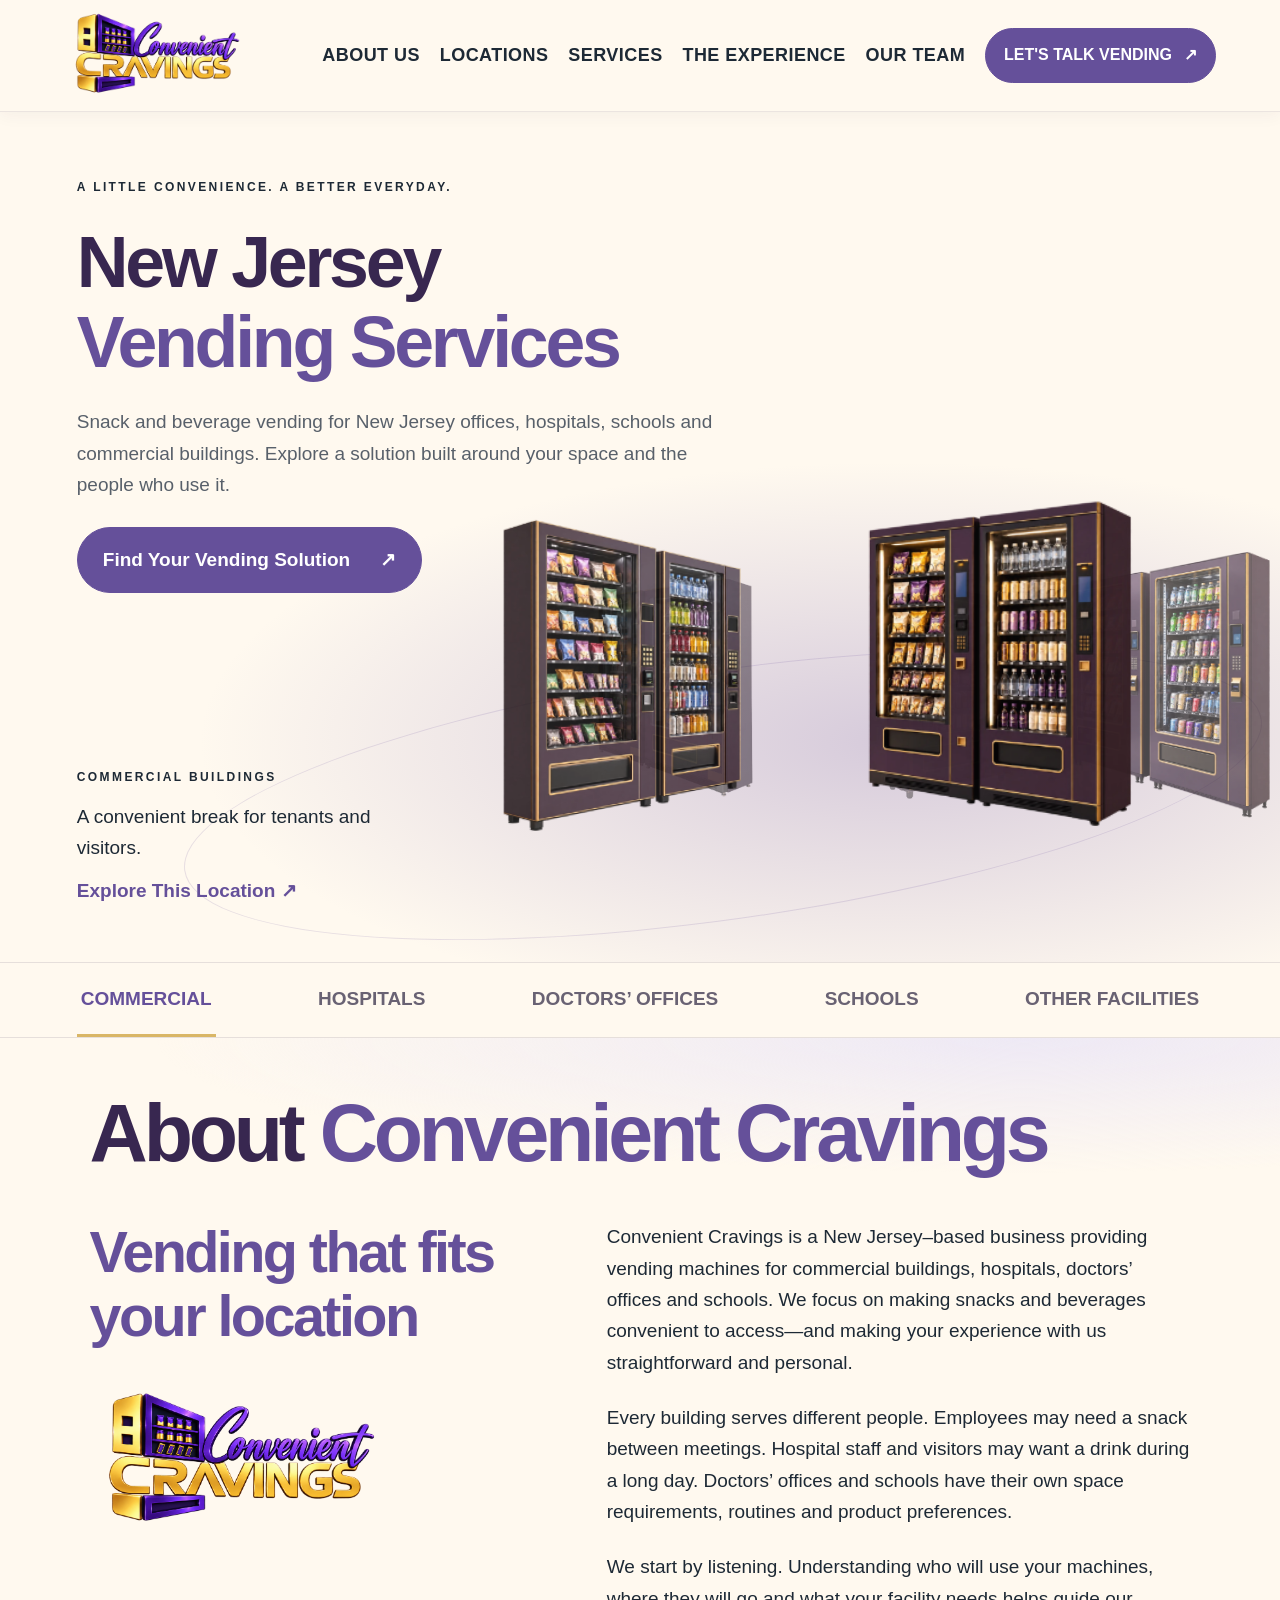
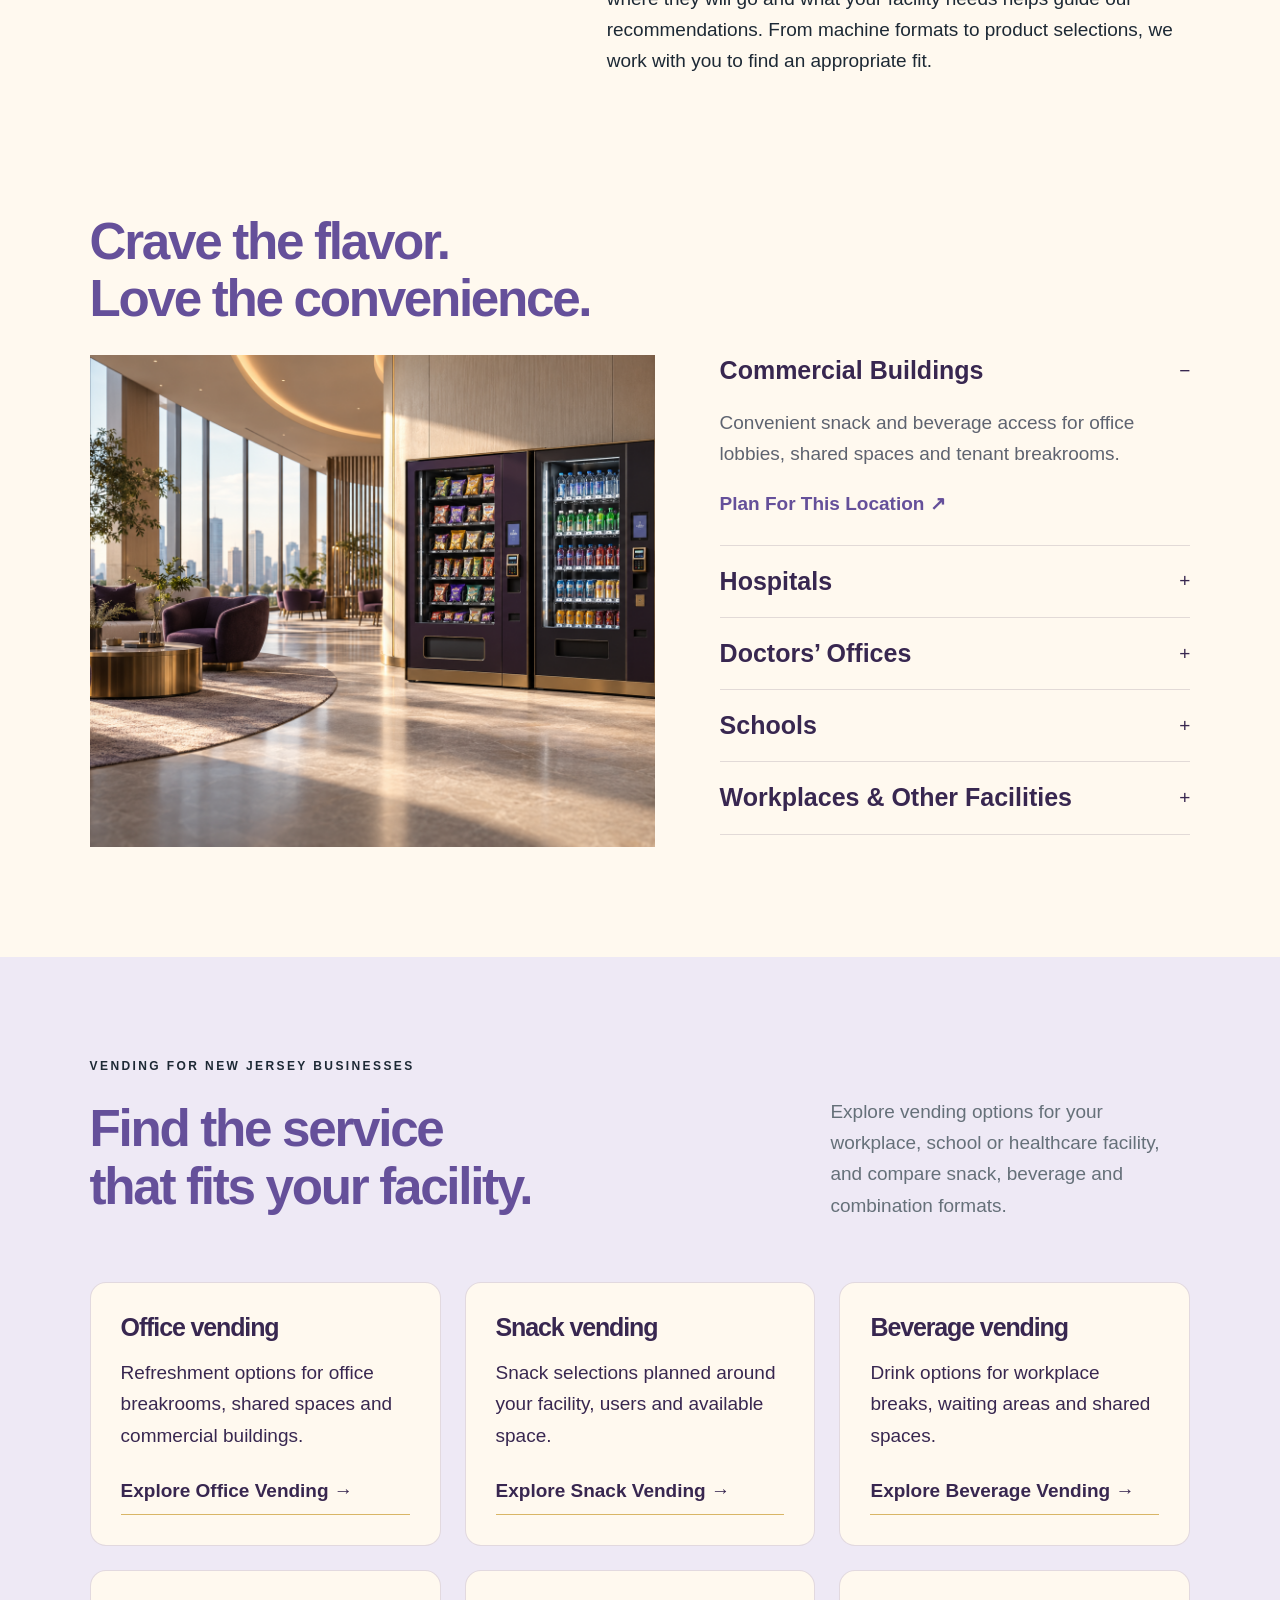
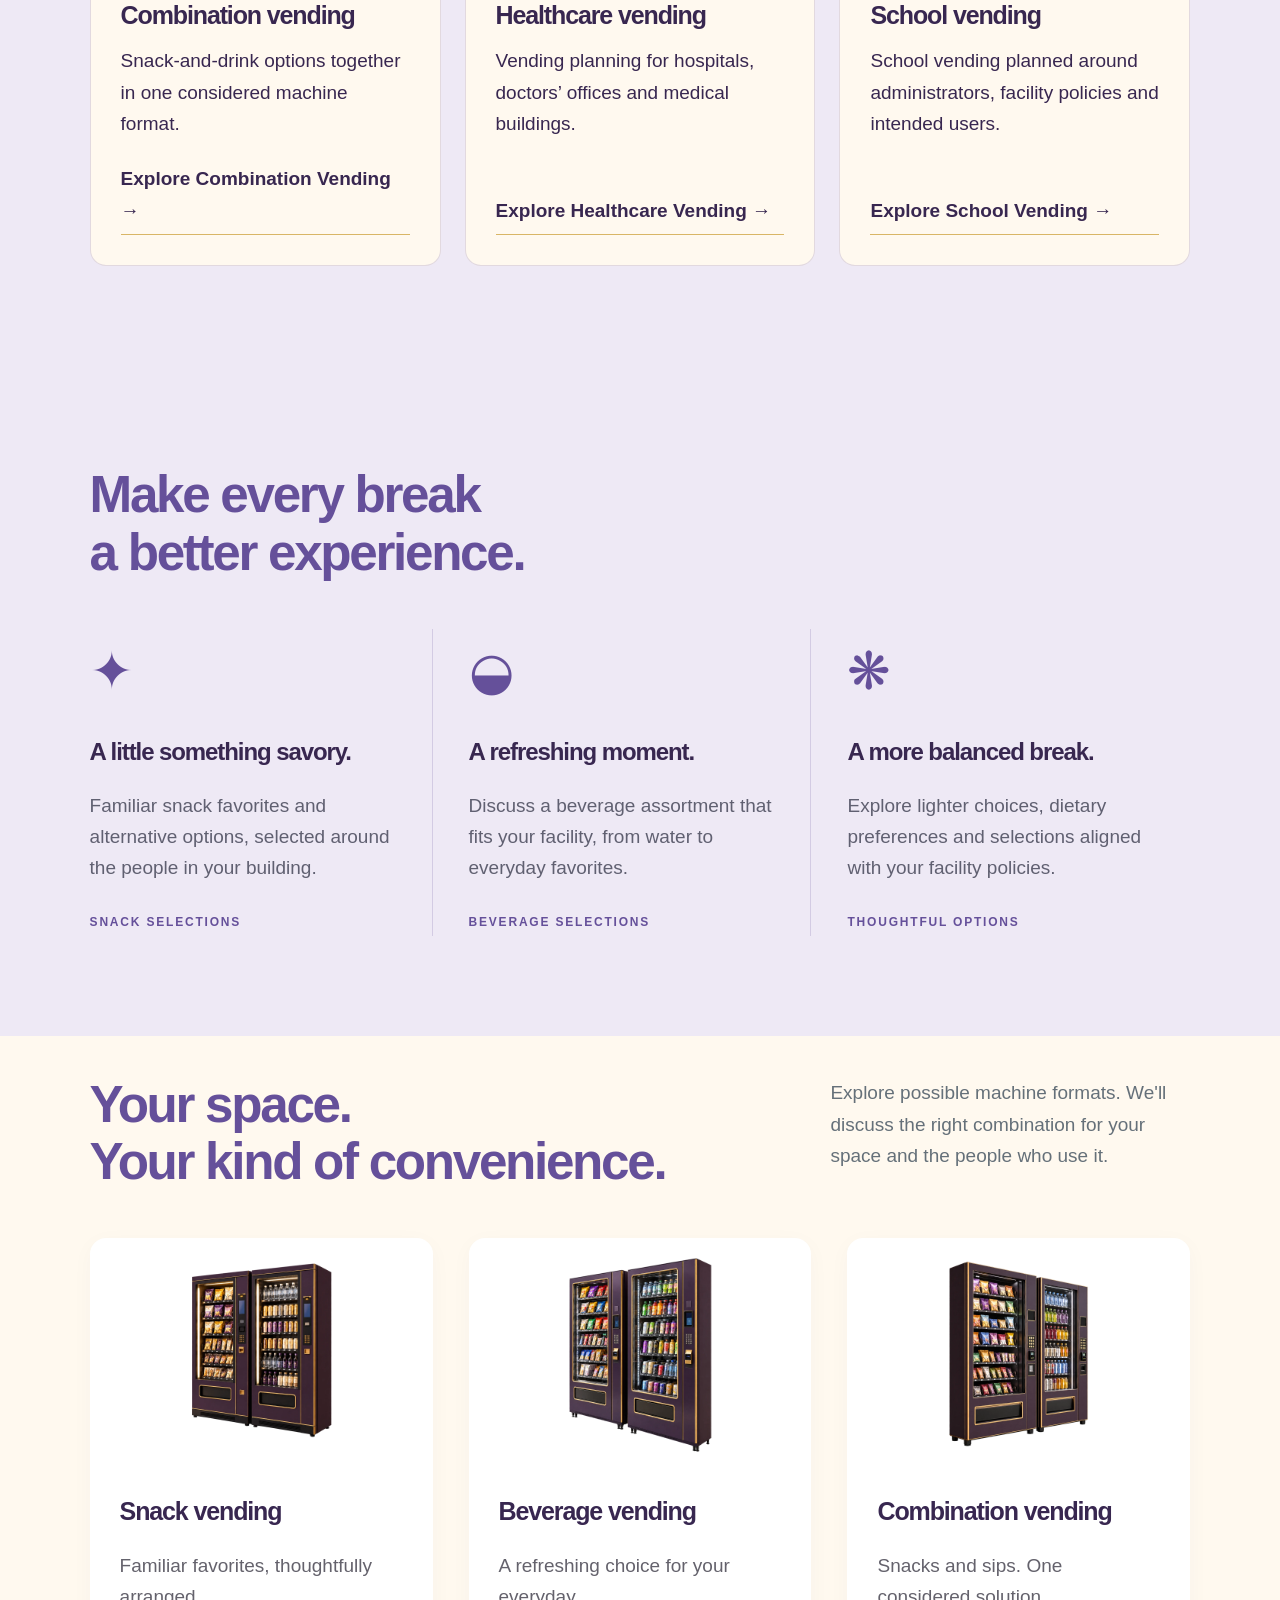
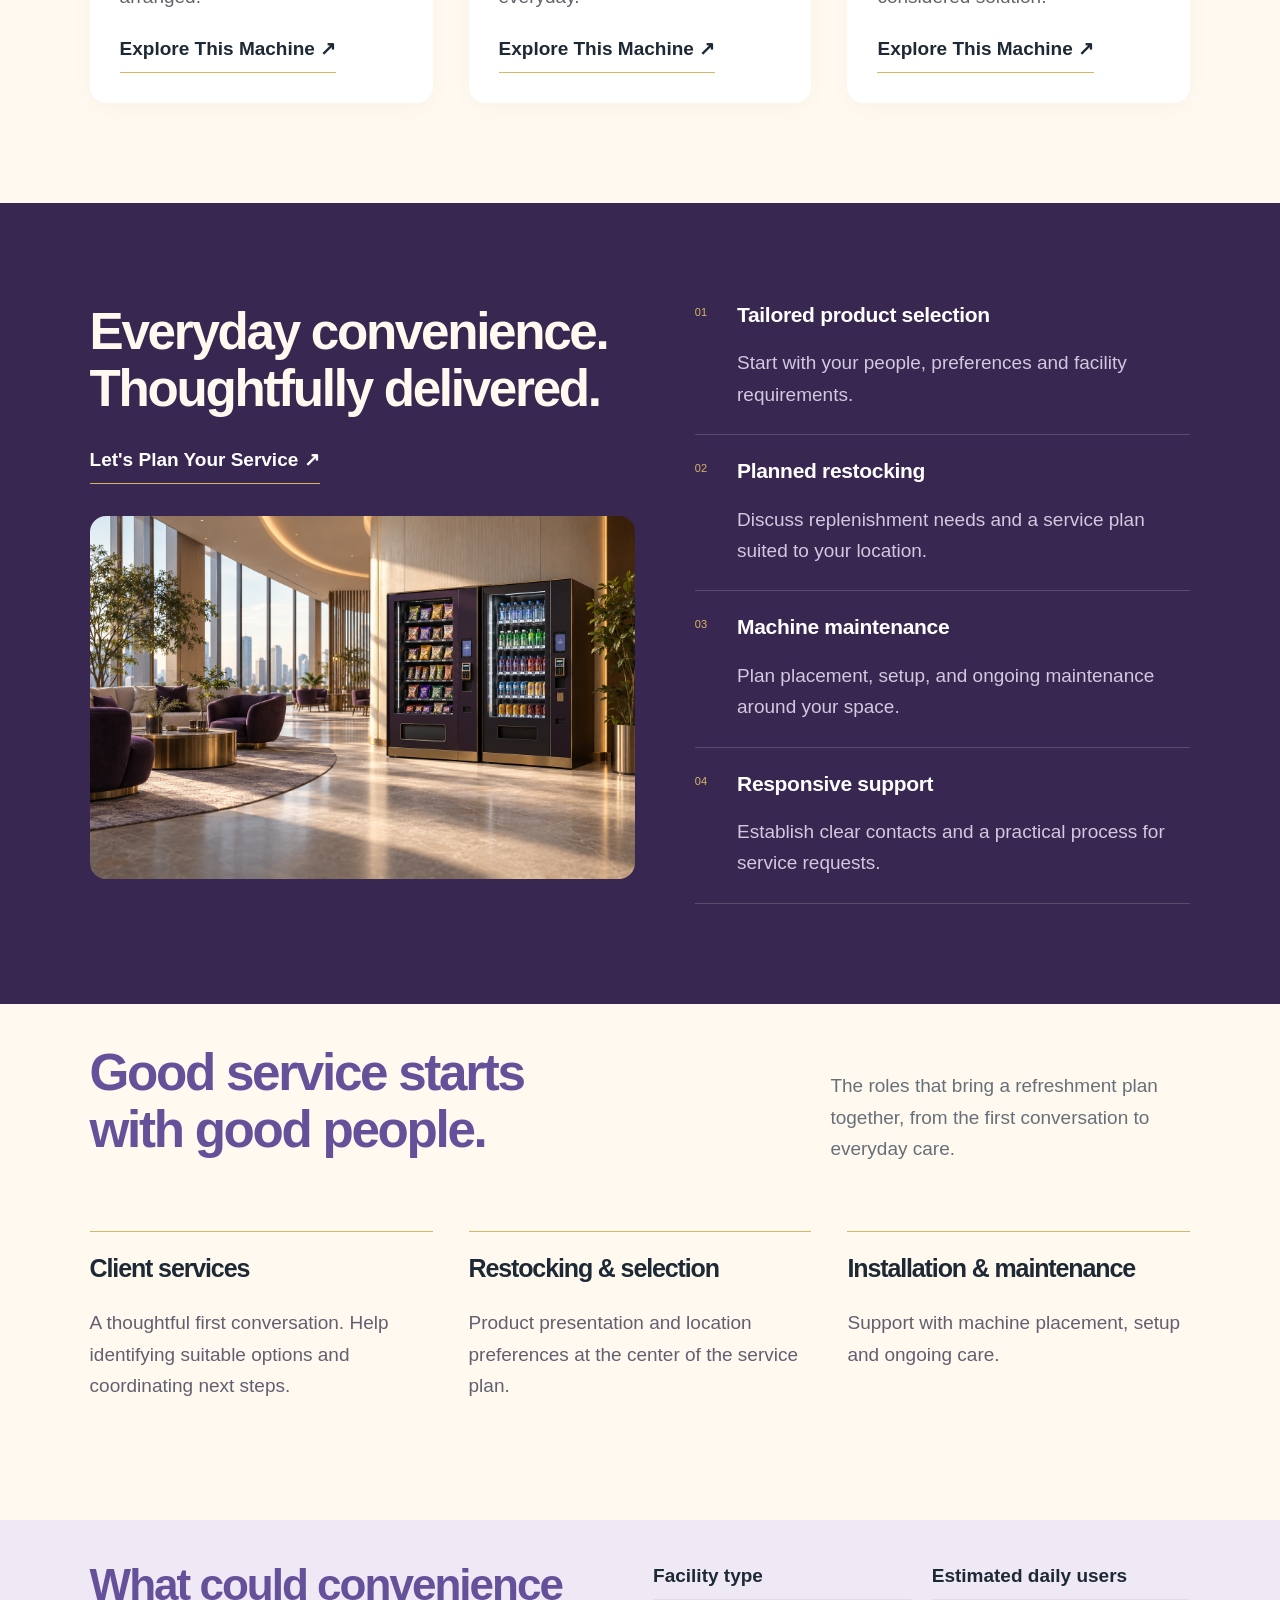
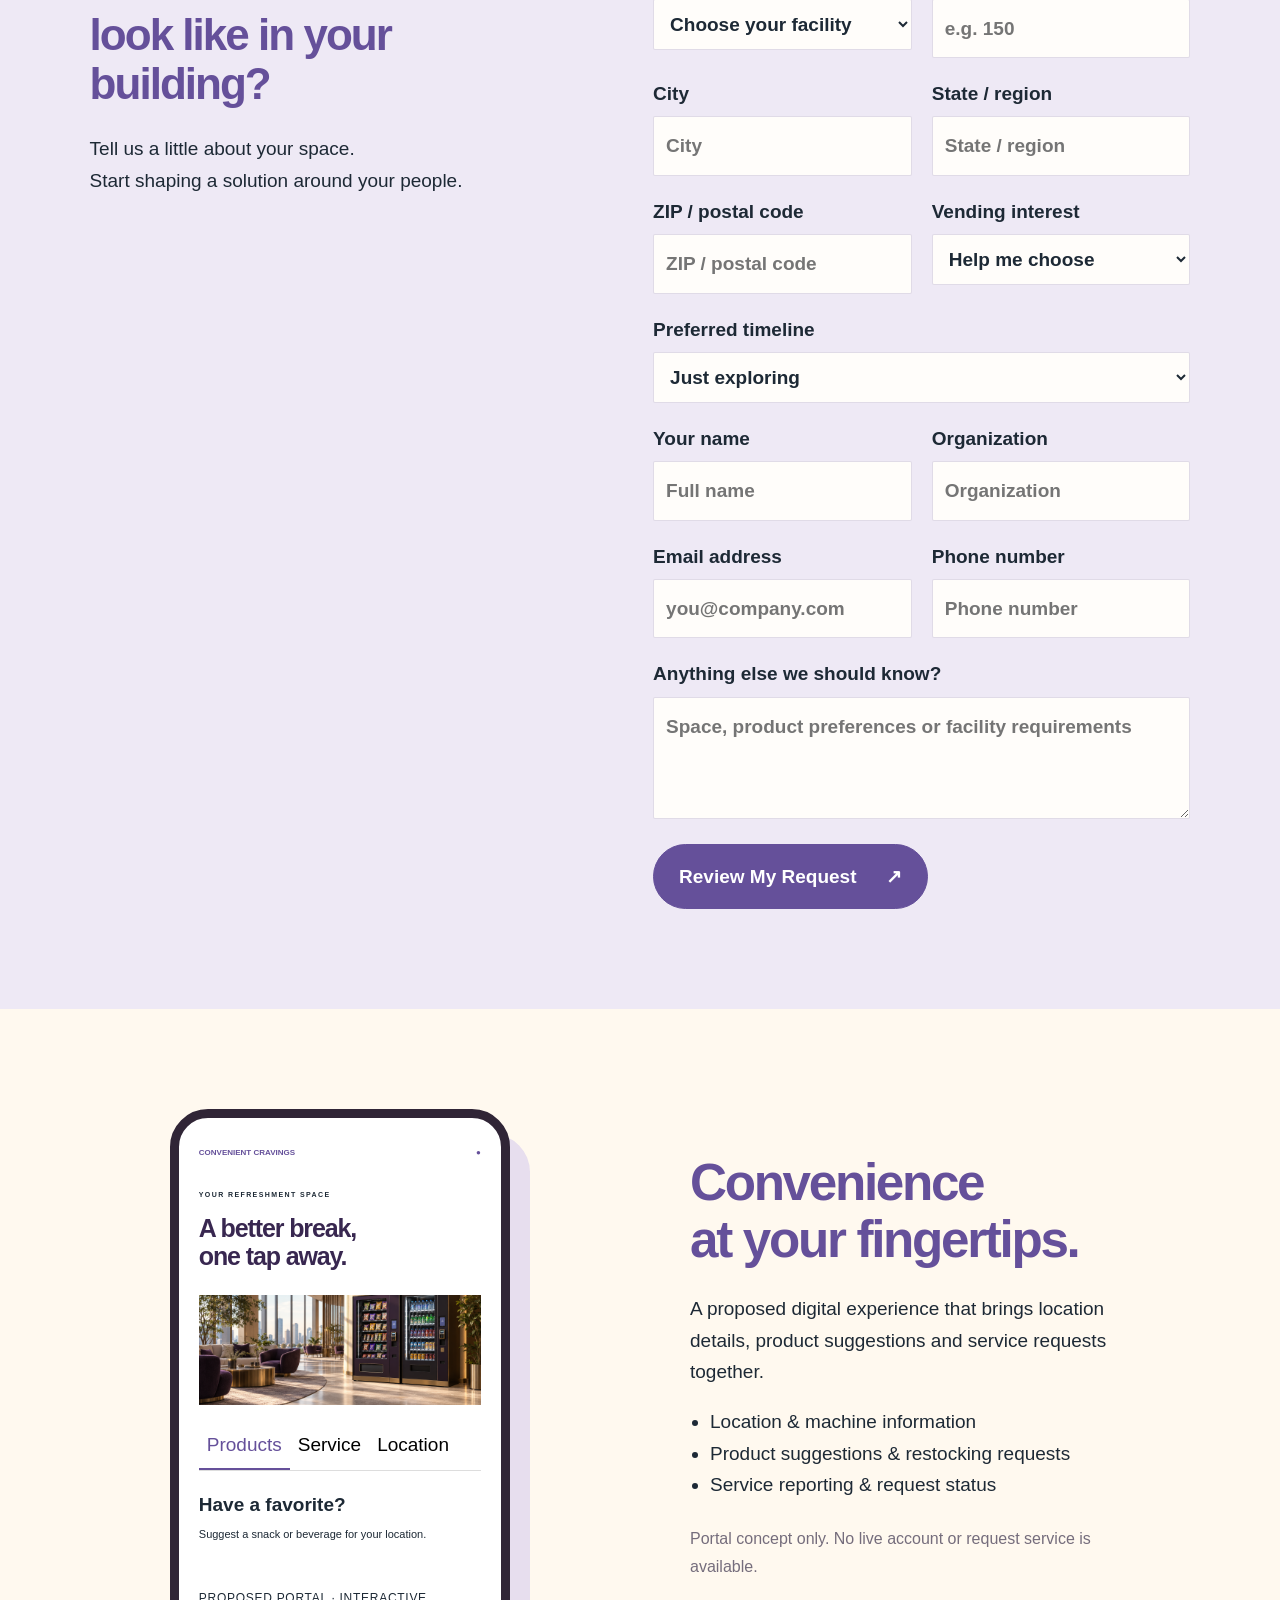
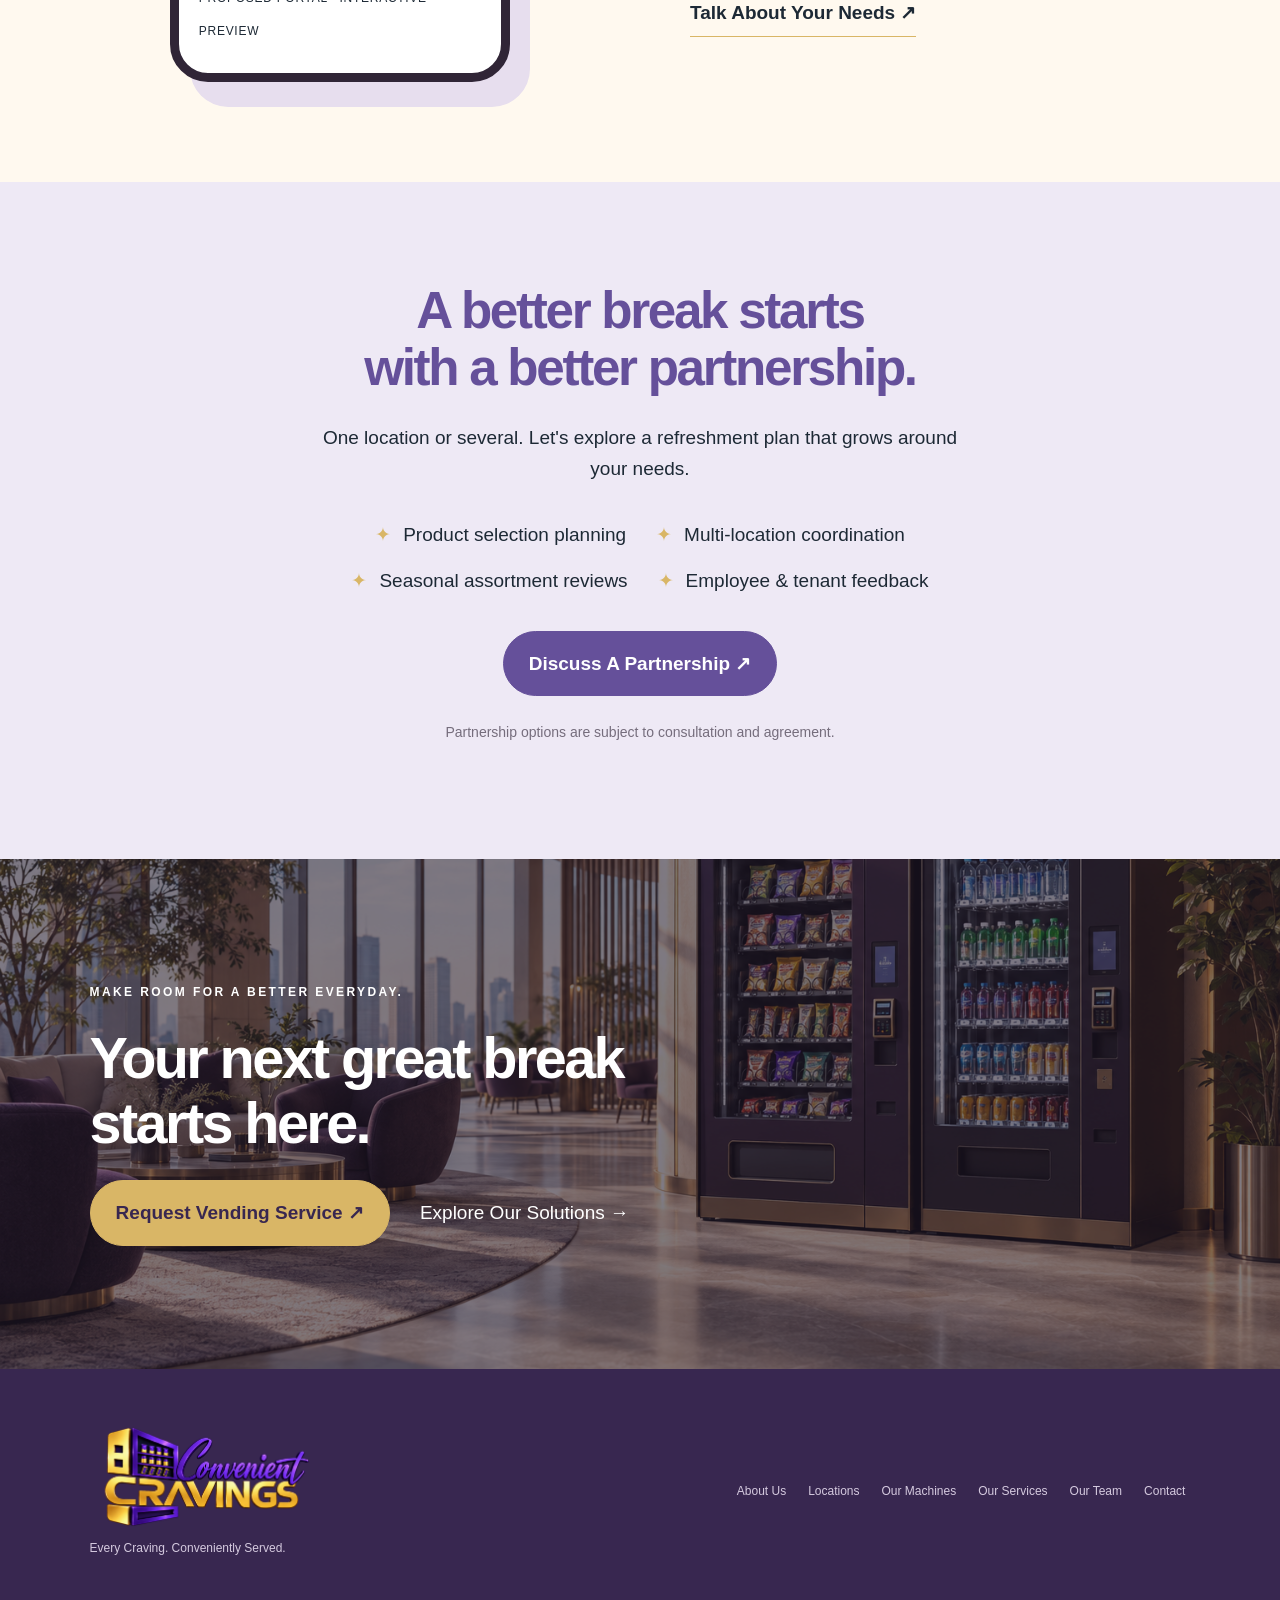
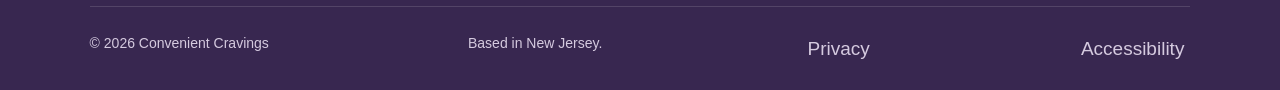
==== commit fcc7ce74: "Update experience section to machine maintenance" ====
--- a/index.html
+++ b/index.html
@@ -5,7 +5,7 @@
 <section class="about-reference" id="about" aria-labelledby="about-title"><div class="about-reference-top"><h2 id="about-title"><span>About</span> Convenient Cravings</h2></div><div class="about-reference-bottom"><div class="about-reference-left"><h2>Vending that fits<br/>your location</h2><img src="assets/logo.png?v=convenient-cravings" alt="Convenient Cravings logo" loading="lazy"/></div><div class="about-reference-right"><p>Convenient Cravings is a New Jersey–based business providing vending machines for commercial buildings, hospitals, doctors’ offices and schools. We focus on making snacks and beverages convenient to access—and making your experience with us straightforward and personal.</p><p>Every building serves different people. Employees may need a snack between meetings. Hospital staff and visitors may want a drink during a long day. Doctors’ offices and schools have their own space requirements, routines and product preferences.</p><p>We start by listening. Understanding who will use your machines, where they will go and what your facility needs helps guide our recommendations. From machine formats to product selections, we work with you to find an appropriate fit.</p></div></div></section><section class="section" id="locations"><div class="section-heading"><div><h2>Crave the flavor.<br/>Love the convenience.</h2></div></div><div class="location-layout"><figure class="location-photo"><img alt="Illustrative purple vending machines in a bright contemporary workplace lounge" loading="lazy" src="assets/lounge.png"/></figure><div class="location-list" id="location-list"><article id="location-0"><h3 style="margin:0"><button aria-controls="location-body-0" aria-expanded="true">Commercial buildings<span>−</span></button></h3><div class="location-body" id="location-body-0"><p>Convenient snack and beverage access for office lobbies, shared spaces and tenant breakrooms. Discuss placement, daily foot traffic and the selection your building needs.</p><a data-facility="0" href="#consultation">Plan for this location ↗</a></div></article><article id="location-1"><h3 style="margin:0"><button aria-controls="location-body-1" aria-expanded="false">Hospitals<span>+</span></button></h3></article><article id="location-2"><h3 style="margin:0"><button aria-controls="location-body-2" aria-expanded="false">Doctors’ offices<span>+</span></button></h3></article><article id="location-3"><h3 style="margin:0"><button aria-controls="location-body-3" aria-expanded="false">Schools<span>+</span></button></h3></article><article id="location-4"><h3 style="margin:0"><button aria-controls="location-body-4" aria-expanded="false">Workplaces &amp; other facilities<span>+</span></button></h3></article></div></div></section>
 <section class="section service-directory" id="services" aria-labelledby="services-title"><div class="section-heading"><div><p class="eyebrow">VENDING FOR NEW JERSEY BUSINESSES</p><h2 id="services-title">Find the service<br>that fits your facility.</h2></div><p>Explore vending options for your workplace, school or healthcare facility, and compare snack, beverage and combination formats.</p></div><div class="service-link-grid"><a class="service-link-card" href="office-vending/"><h3>Office vending</h3><p>Refreshment options for office breakrooms, shared spaces and commercial buildings.</p><span class="text-link">Explore office vending →</span></a><a class="service-link-card" href="snack-vending/"><h3>Snack vending</h3><p>Snack selections planned around your facility, users and available space.</p><span class="text-link">Explore snack vending →</span></a><a class="service-link-card" href="beverage-vending/"><h3>Beverage vending</h3><p>Drink options for workplace breaks, waiting areas and shared spaces.</p><span class="text-link">Explore beverage vending →</span></a><a class="service-link-card" href="combination-vending/"><h3>Combination vending</h3><p>Snack-and-drink options together in one considered machine format.</p><span class="text-link">Explore combination vending →</span></a><a class="service-link-card" href="healthcare-vending/"><h3>Healthcare vending</h3><p>Vending planning for hospitals, doctors’ offices and medical buildings.</p><span class="text-link">Explore healthcare vending →</span></a><a class="service-link-card" href="school-vending/"><h3>School vending</h3><p>School vending planned around administrators, facility policies and intended users.</p><span class="text-link">Explore school vending →</span></a></div></section><section class="section choices"><h2>Make every break<br/>a better experience.</h2><div class="choice-grid"><article><span class="choice-icon">✦</span><h3>A little something savory.</h3><p>Familiar snack favorites and alternative options, selected around the people in your building.</p><span class="tag">SNACK SELECTIONS</span></article><article><span class="choice-icon">◒</span><h3>A refreshing moment.</h3><p>Discuss a beverage assortment that fits your facility, from water to everyday favorites.</p><span class="tag">BEVERAGE SELECTIONS</span></article><article><span class="choice-icon">❋</span><h3>A more balanced break.</h3><p>Explore lighter choices, dietary preferences and selections aligned with your facility policies.</p><span class="tag">THOUGHTFUL OPTIONS</span></article></div></section>
 <section class="section" id="machines"><div class="section-heading"><div><h2>Your space.<br/>Your kind of convenience.</h2></div><p>Explore possible machine formats. We'll discuss the right combination for your space and the people who use it.</p></div><div class="machine-grid" id="machine-grid"><article class="machine-card" style="--card-delay: 0ms;"><div class="machine-visual"><img alt="Illustrative snack vending machine" class="machine-photo" height="667" loading="lazy" src="assets/hero-commercial-transparent.webp" width="1000"/></div><h3>Snack vending</h3><p>Familiar favorites, thoughtfully arranged.</p><a class="text-link" href="snack-vending/">Explore this machine ↗</a></article><article class="machine-card" style="--card-delay: 110ms;"><div class="machine-visual"><img alt="Illustrative beverage vending machine" class="machine-photo" height="667" loading="lazy" src="assets/hero-hospital-transparent.webp" width="1000"/></div><h3>Beverage vending</h3><p>A refreshing choice for your everyday.</p><a class="text-link" href="beverage-vending/">Explore this machine ↗</a></article><article class="machine-card" style="--card-delay: 220ms;"><div class="machine-visual"><img alt="Illustrative combination vending machine" class="machine-photo" height="667" loading="lazy" src="assets/hero-workplace-transparent.webp" width="1000"/></div><h3>Combination vending</h3><p>Snacks and sips. One considered solution.</p><a class="text-link" href="combination-vending/">Explore this machine ↗</a></article></div></section>
-<section class="experience section" id="experience"><div><h2>Everyday convenience.<br/>Thoughtfully delivered.</h2><a class="text-link" href="#consultation">Let's plan your service ↗</a><img alt="Illustration of a woman holding a clipboard and discussing vending options with a male customer" class="service-experience-image" height="800" loading="lazy" src="assets/lounge.png" width="1200"/></div><div class="pillars"><article><span>01</span><div><h3>Tailored product selection</h3><p>Start with your people, preferences and facility requirements.</p></div></article><article><span>02</span><div><h3>Planned restocking</h3><p>Discuss replenishment needs and a service plan suited to your location.</p></div></article><article><span>03</span><div><h3>Machine care</h3><p>Plan placement, setup and ongoing care around your space.</p></div></article><article><span>04</span><div><h3>Responsive support</h3><p>Establish clear contacts and a practical process for service requests.</p></div></article></div></section>
+<section class="experience section" id="experience"><div><h2>Everyday convenience.<br/>Thoughtfully delivered.</h2><a class="text-link" href="#consultation">Let's plan your service ↗</a><img alt="Illustration of a woman holding a clipboard and discussing vending options with a male customer" class="service-experience-image" height="800" loading="lazy" src="assets/lounge.png" width="1200"/></div><div class="pillars"><article><span>01</span><div><h3>Tailored product selection</h3><p>Start with your people, preferences and facility requirements.</p></div></article><article><span>02</span><div><h3>Planned restocking</h3><p>Discuss replenishment needs and a service plan suited to your location.</p></div></article><article><span>03</span><div><h3>Machine maintenance</h3><p>Plan placement, setup, and ongoing maintenance around your space.</p></div></article><article><span>04</span><div><h3>Responsive support</h3><p>Establish clear contacts and a practical process for service requests.</p></div></article></div></section>
 <section class="section" id="team"><div class="section-heading"><div><h2>Good service starts<br/>with good people.</h2></div><p>The roles that bring a refreshment plan together, from the first conversation to everyday care.</p></div><div class="team-grid"><article><h3>Client services</h3><p>A thoughtful first conversation. Help identifying suitable options and coordinating next steps.</p></article><article><h3>Restocking &amp; selection</h3><p>Product presentation and location preferences at the center of the service plan.</p></article><article><h3>Installation &amp; maintenance</h3><p>Support with machine placement, setup and ongoing care.</p></article></div></section>
 <section class="consultation section" id="consultation"><div class="consultation-intro"><h2>What could convenience<br/>look like in your building?</h2><p>Tell us a little about your space.<br/>Start shaping a solution around your people.</p></div><form id="consultation-form"><div class="form-grid"><label>Facility type<select name="facility" required=""><option value="">Choose your facility</option><option>Commercial building</option><option>Hospital</option><option>Doctor’s office</option><option>School</option><option>Workplace / other</option></select></label><label>Estimated daily users<input max="1000000" min="1" name="users" placeholder="e.g. 150" required="" type="number"/></label><label>City<input autocomplete="address-level2" name="city" placeholder="City" required=""/></label><label>State / region<input autocomplete="address-level1" name="state" placeholder="State / region" required=""/></label><label>ZIP / postal code<input autocomplete="postal-code" name="postal" placeholder="ZIP / postal code" required=""/></label><label>Vending interest<select name="interest" required=""><option>Help me choose</option> <option>Snacks</option><option>Beverages</option><option>Combination</option></select></label><label class="full">Preferred timeline<select name="timeline"><option>Just exploring</option><option>Within 1–3 months</option><option>Within 3–6 months</option><option>More than 6 months</option></select></label><label>Your name<input autocomplete="name" name="name" placeholder="Full name" required=""/></label><label>Organization<input autocomplete="organization" name="organization" placeholder="Organization" required=""/></label><label>Email address<input autocomplete="email" name="email" placeholder="you@company.com" required="" type="email"/></label><label>Phone number<input autocomplete="tel" name="phone" placeholder="Phone number" required="" type="tel"/></label><label class="full">Anything else we should know?<textarea name="notes" placeholder="Space, product preferences or facility requirements" rows="3"></textarea></label></div><button class="button" type="submit">Review my request <span>↗</span></button></form></section>
 <section class="section portal"><div class="phone"><div class="phone-top">CONVENIENT CRAVINGS <span>●</span></div><p class="eyebrow">YOUR REFRESHMENT SPACE</p><h3>A better break,<br/>one tap away.</h3><div class="phone-picture"></div><div class="phone-tabs"><button class="active" data-screen="Products">Products</button><button data-screen="Service">Service</button><button data-screen="Location">Location</button></div><div id="phone-content"><h4>Have a favorite?</h4><p>Suggest a snack or beverage for your location.</p></div><small>PROPOSED PORTAL · INTERACTIVE PREVIEW</small></div><div><h2>Convenience<br/>at your fingertips.</h2><p>A proposed digital experience that brings location details, product suggestions and service requests together.</p><ul class="clean-list"><li>Location &amp; machine information</li><li>Product suggestions &amp; restocking requests</li><li>Service reporting &amp; request status</li></ul><p class="note">Portal concept only. No live account or request service is available.</p><a class="text-link" href="#consultation">Talk about your needs ↗</a></div></section>
